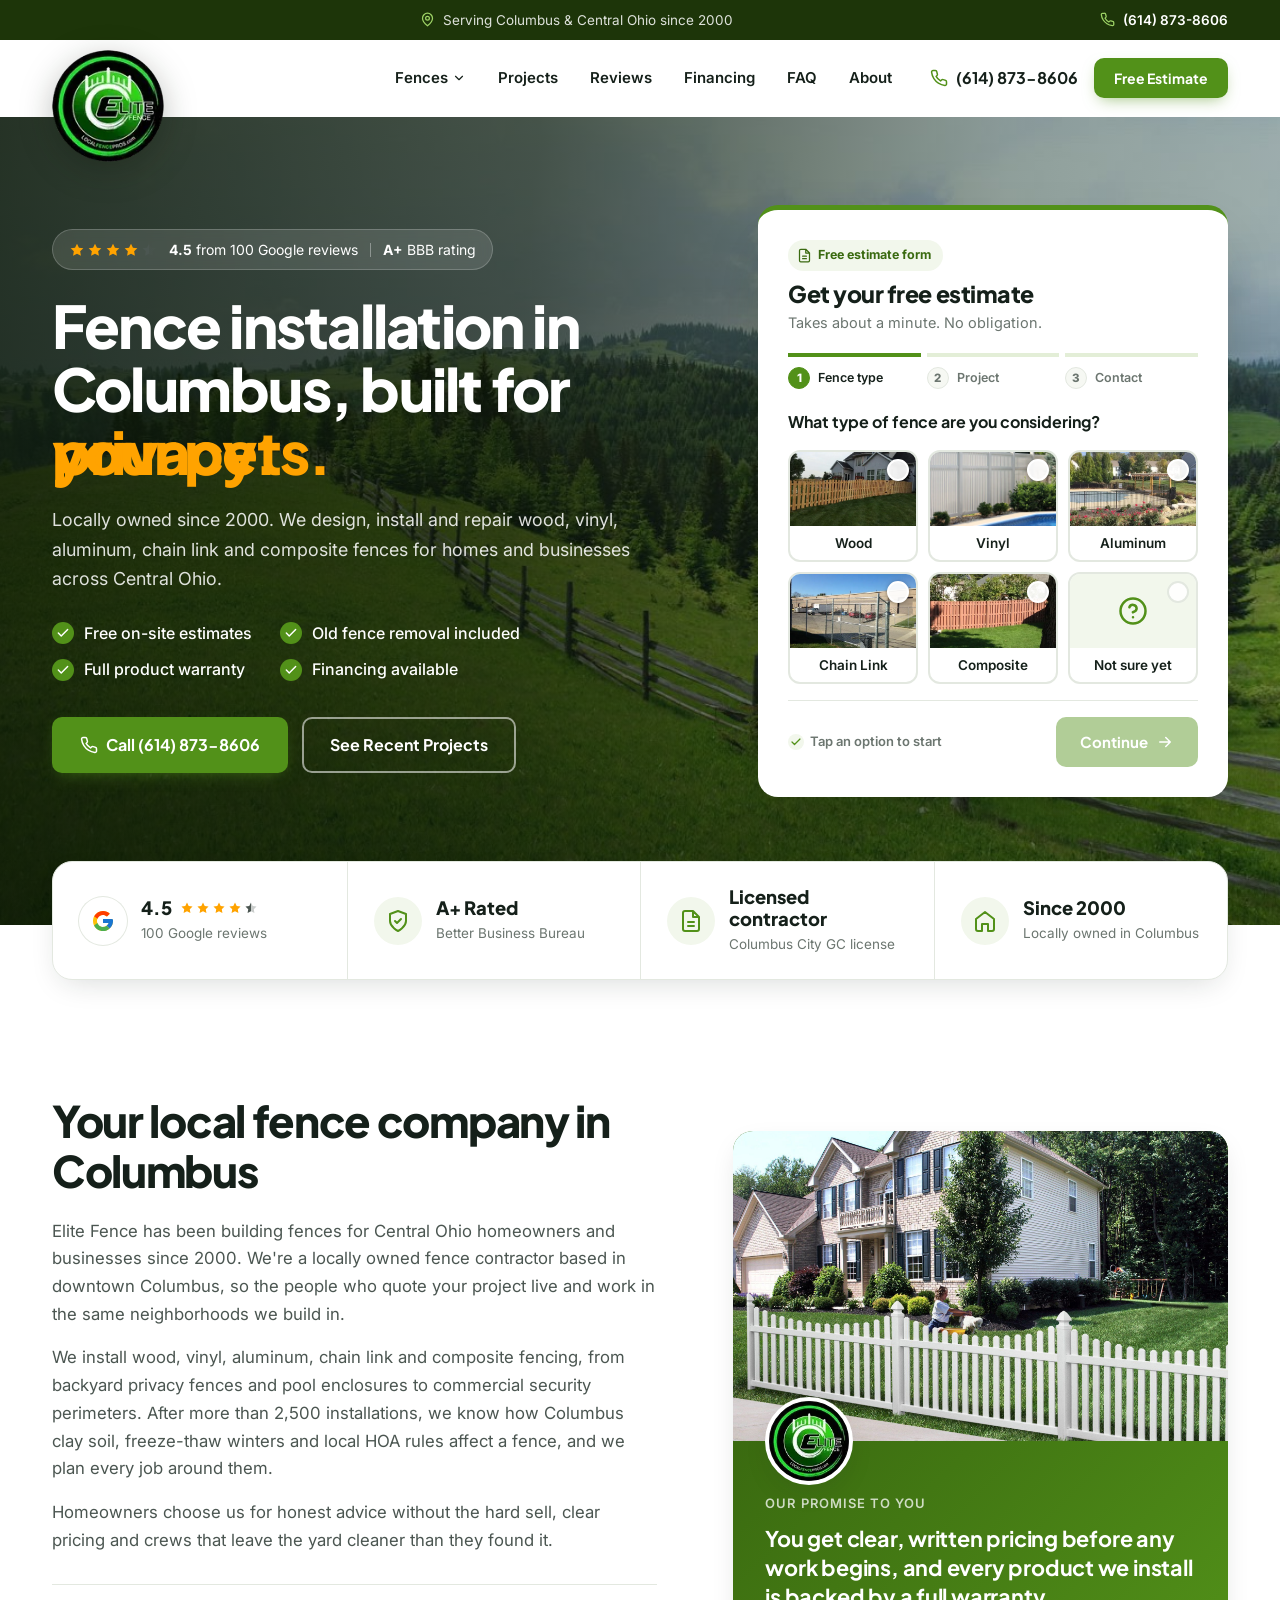
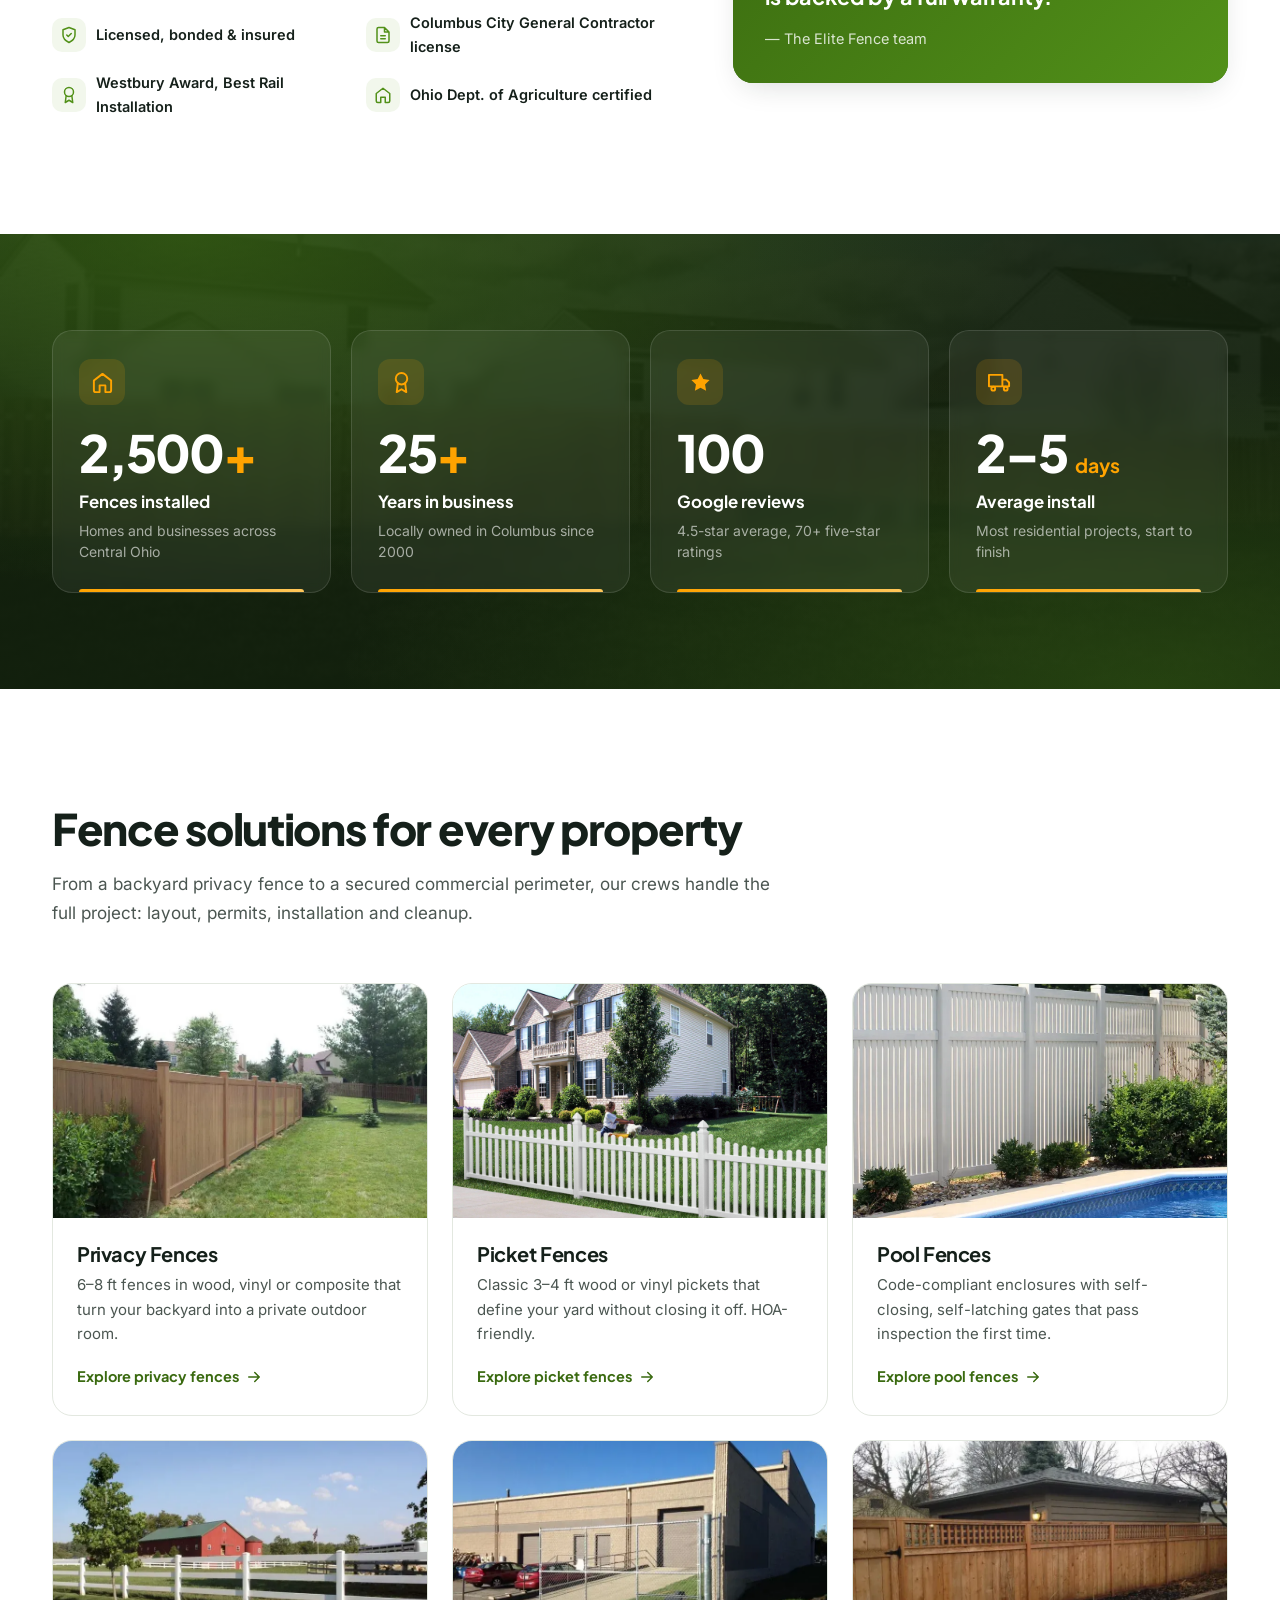
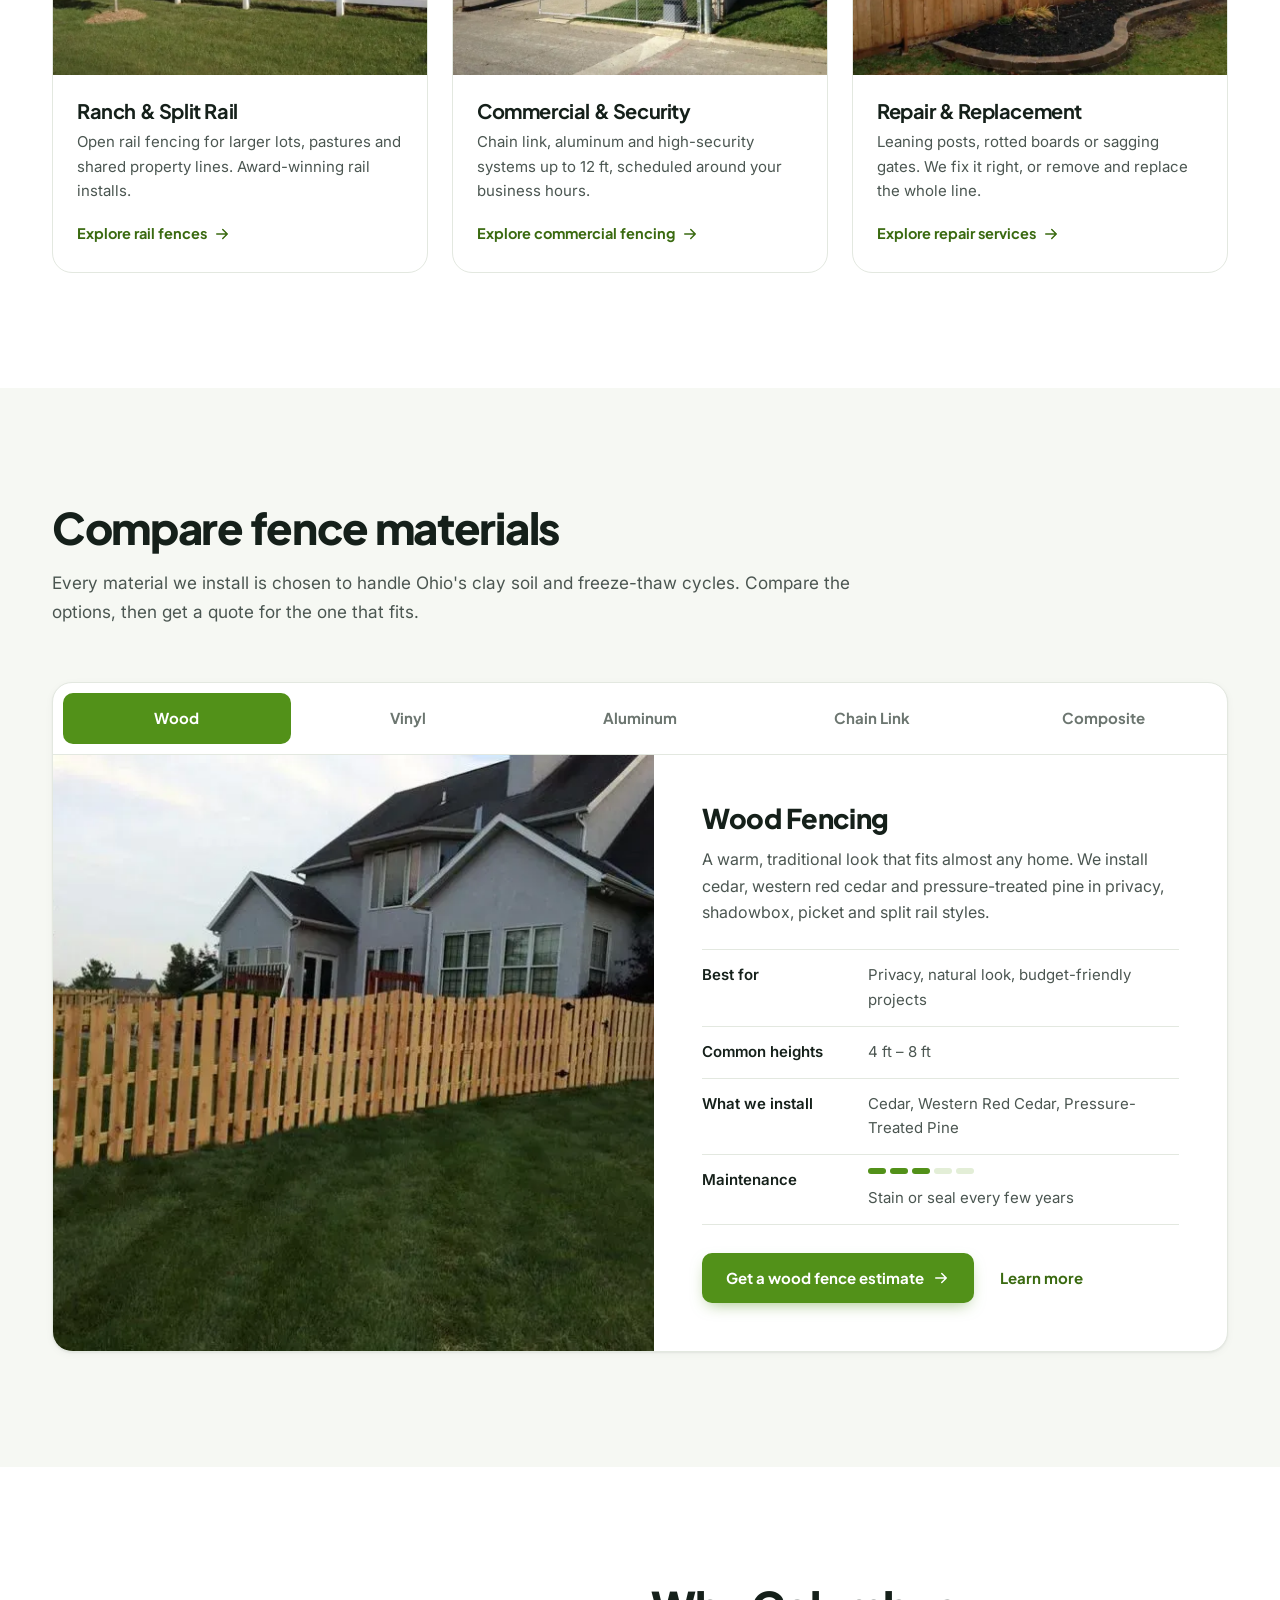
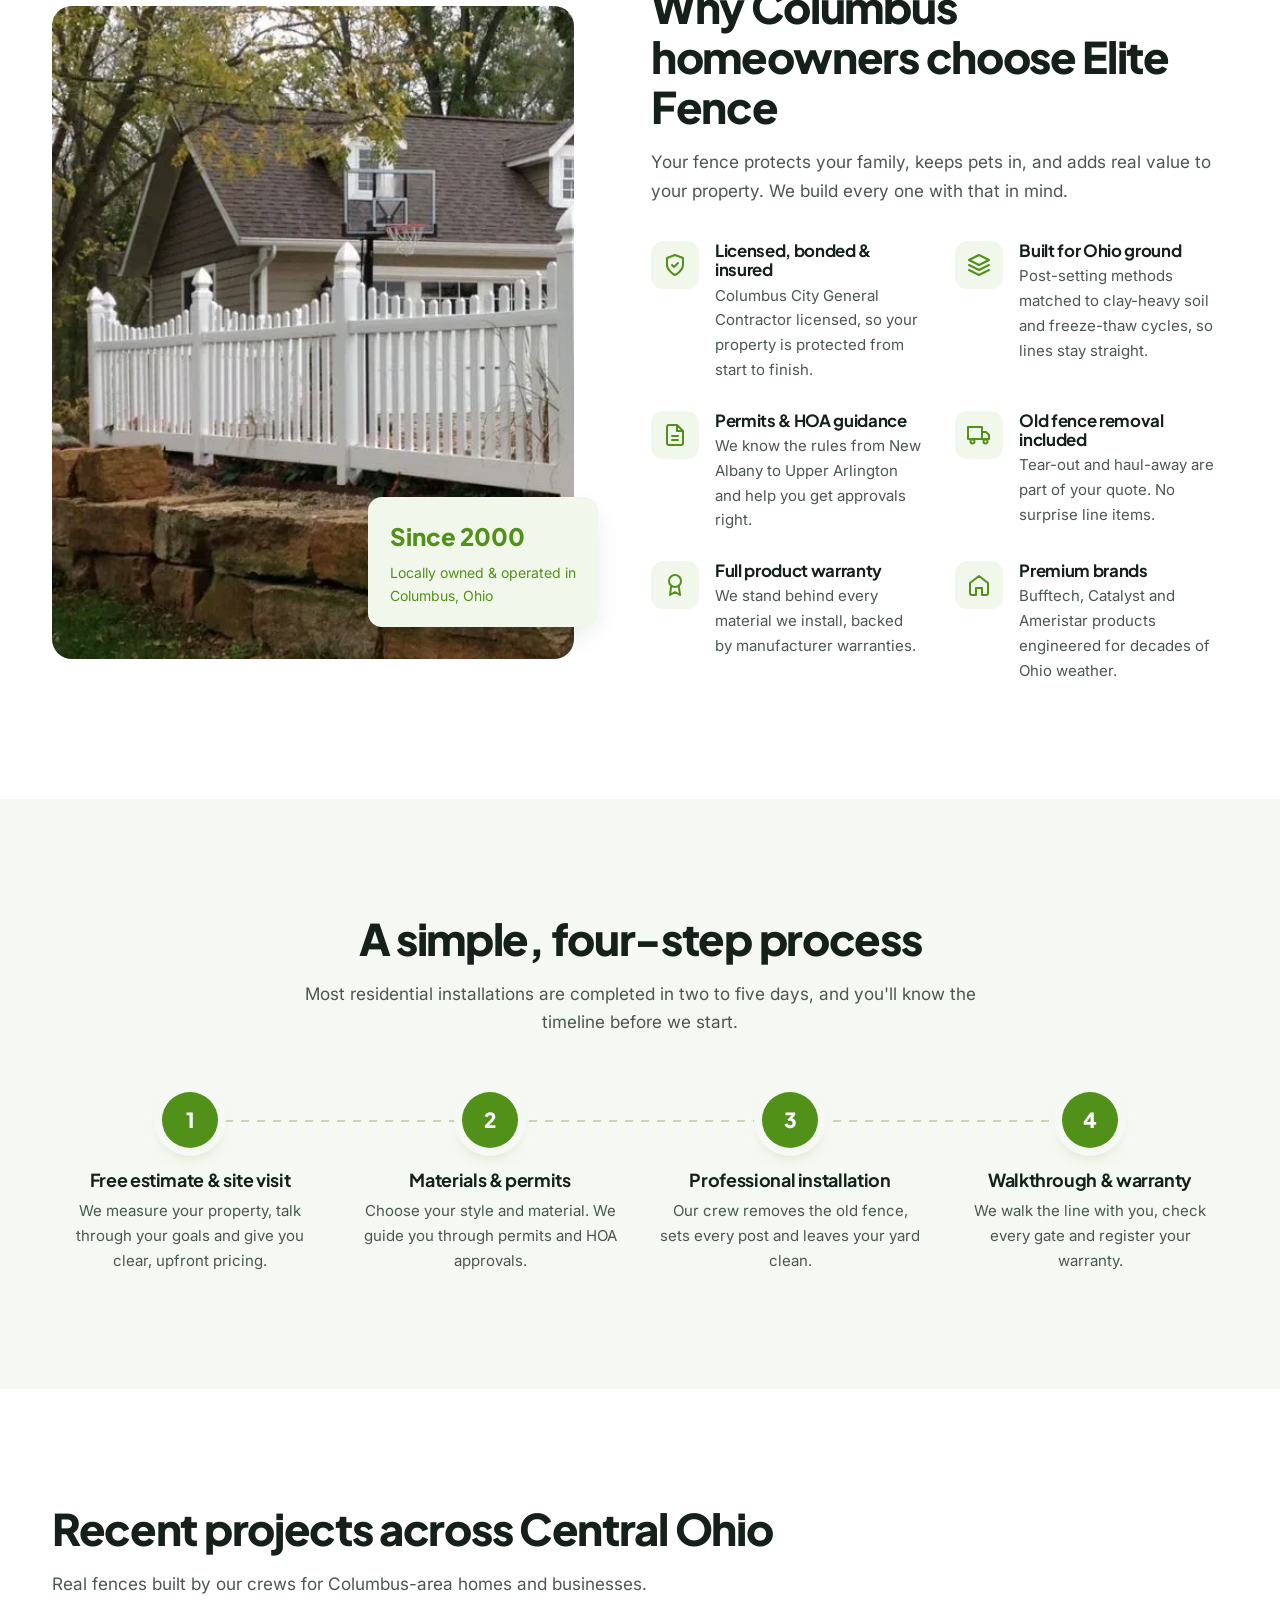
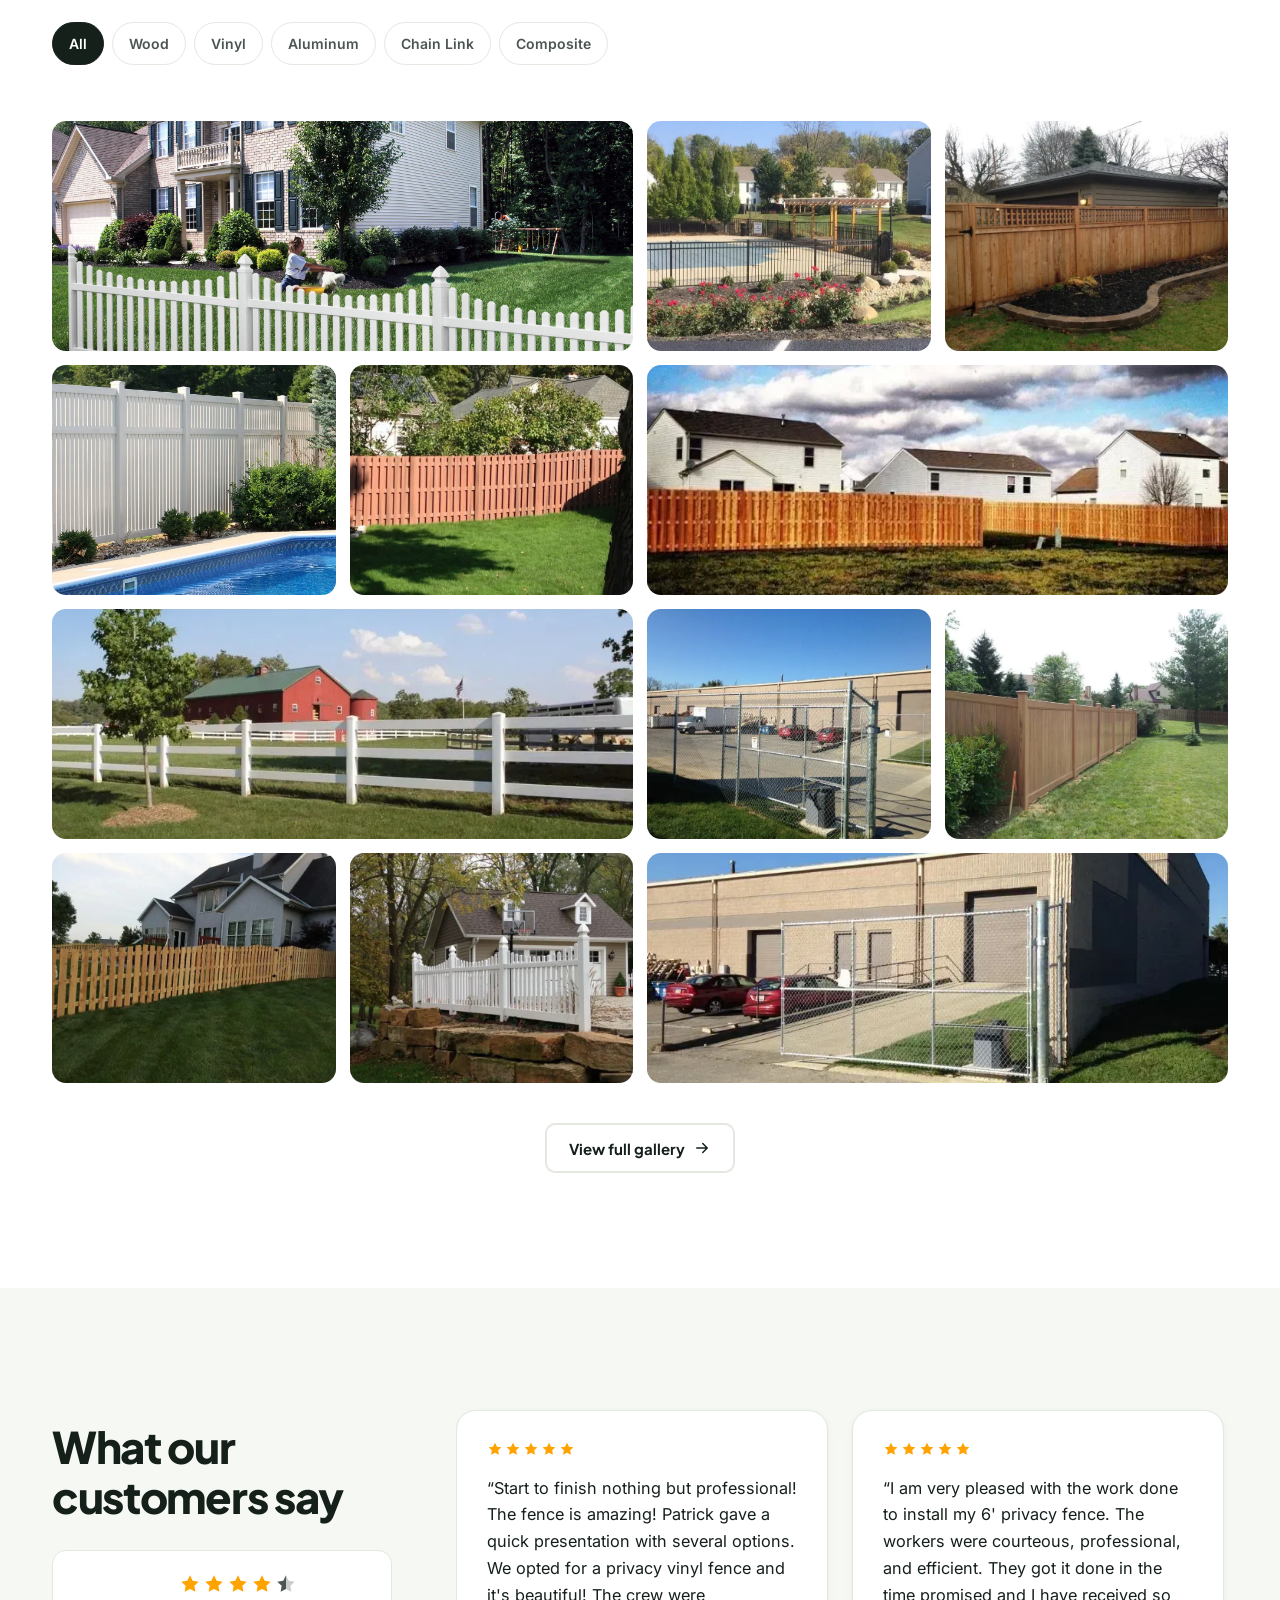
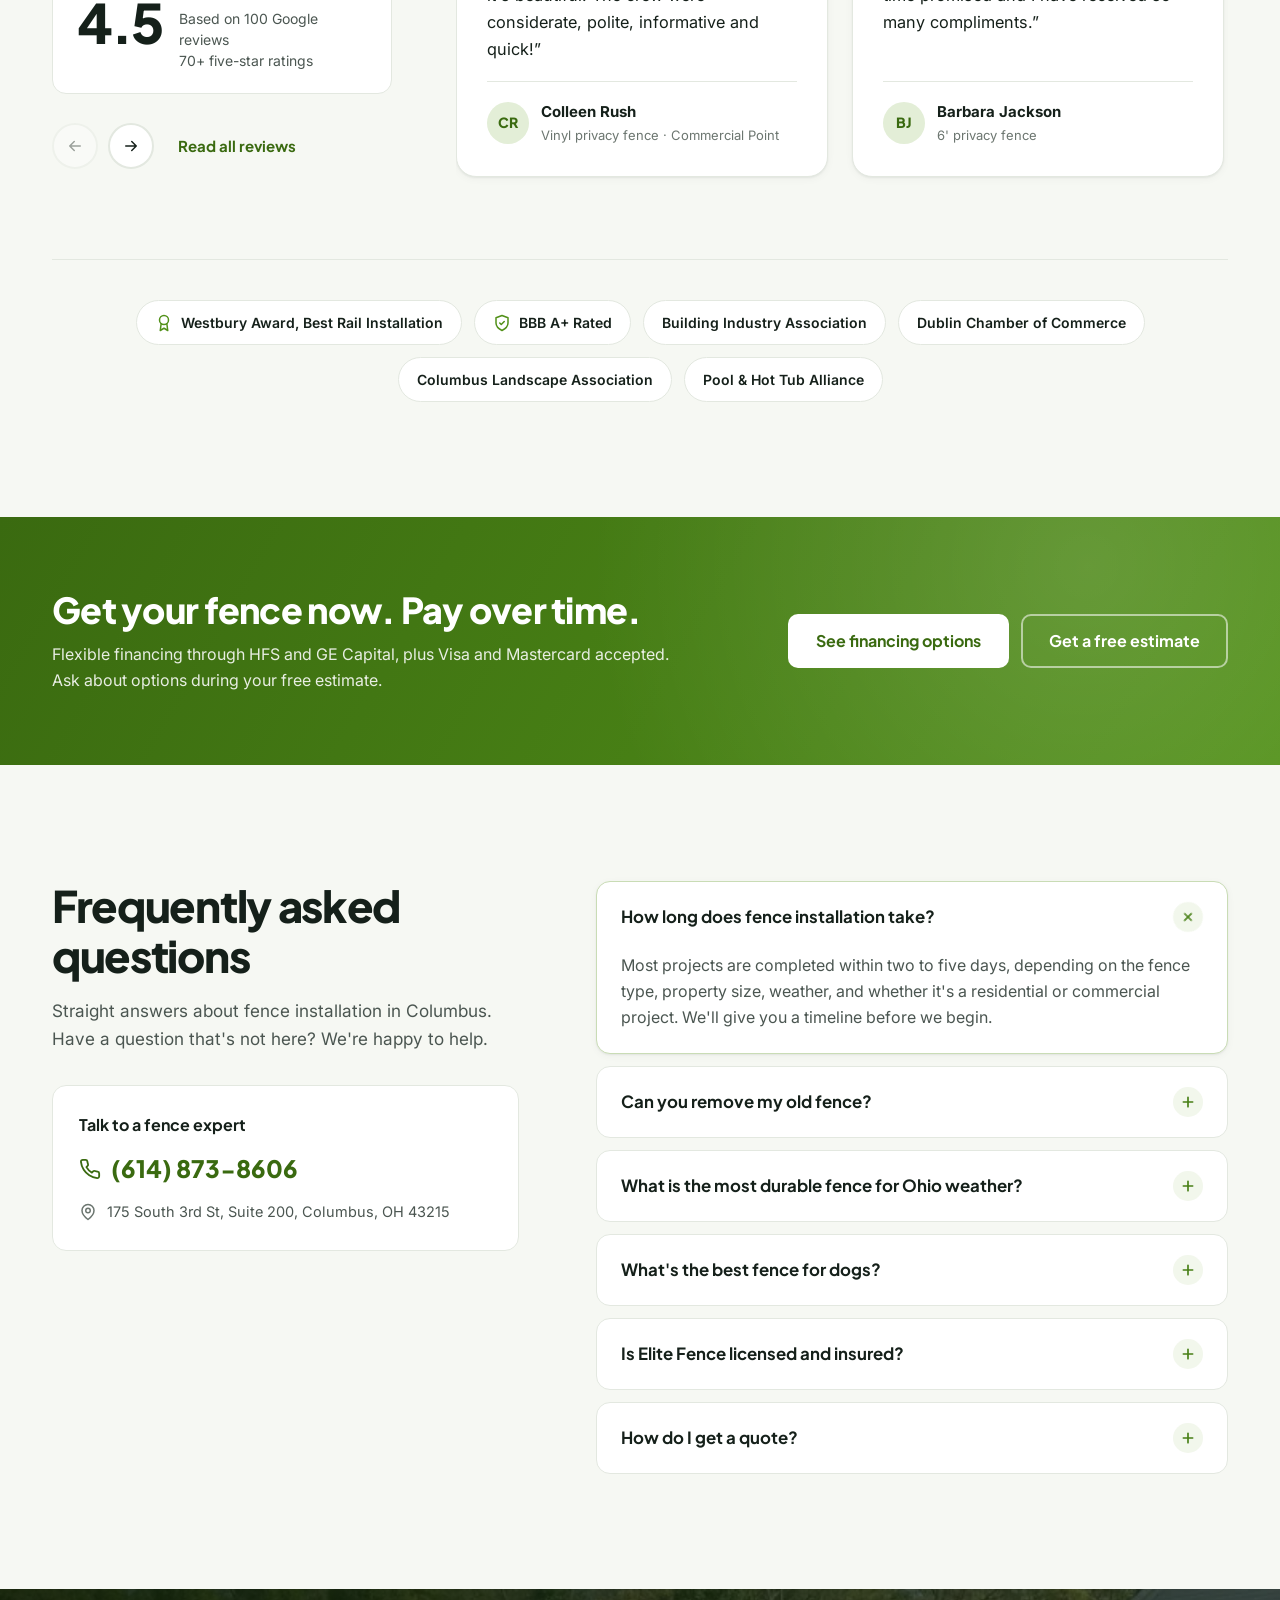
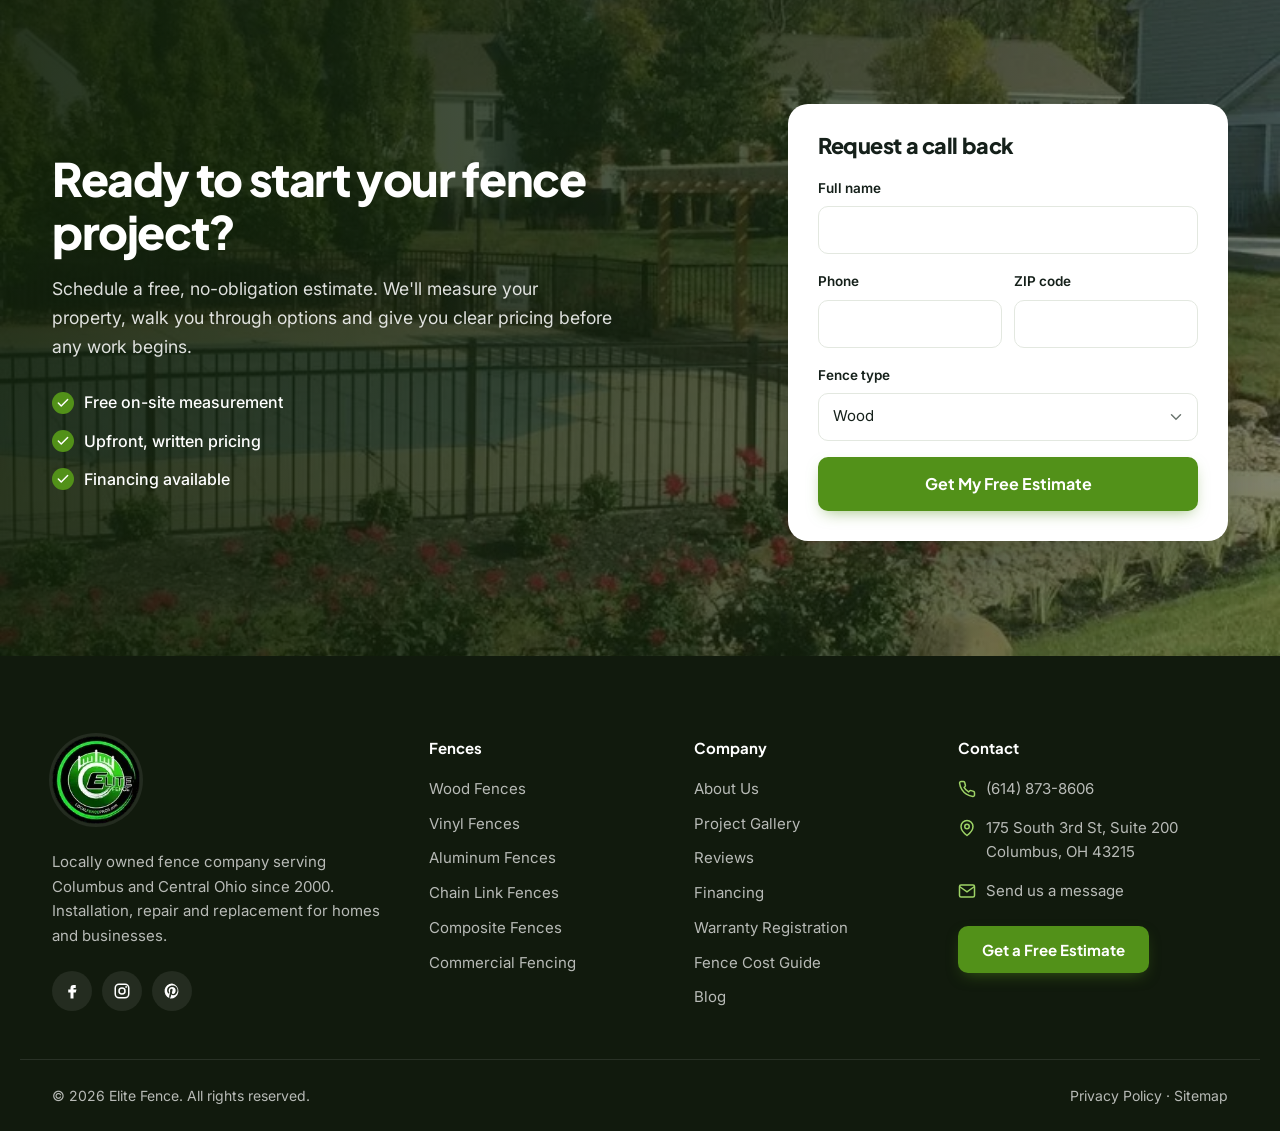
==== index.html @ e20560cd "elite fence home & service updates done" ====
<!DOCTYPE html>
<html lang="en">
<head>
  <meta charset="UTF-8" />
  <meta name="viewport" content="width=device-width, initial-scale=1, viewport-fit=cover" />
  <title>Fence Company in Columbus, OH | Fence Installation &amp; Repair | Elite Fence</title>
  <meta name="description" content="Elite Fence is a locally owned fence company serving Columbus and Central Ohio since 2000. Wood, vinyl, aluminum, chain link and composite fence installation, repair and replacement. Free estimates: (614) 873-8606." />
  <meta name="theme-color" content="#529119" />
  <link rel="preconnect" href="https://fonts.googleapis.com" />
  <link rel="preconnect" href="https://fonts.gstatic.com" crossorigin />
  <link href="https://fonts.googleapis.com/css2?family=Inter:wght@400;500;600&family=Plus+Jakarta+Sans:wght@600;700;800&display=swap" rel="stylesheet" />
  <link rel="preload" as="image" href="assets/video/hero-poster.jpg" />
  <link rel="stylesheet" href="assets/css/style.css" />
  <script>document.documentElement.classList.add('js');</script>
  <script type="application/ld+json">
  {
    "@context": "https://schema.org",
    "@type": "HomeAndConstructionBusiness",
    "name": "Elite Fence",
    "url": "https://www.elitefencecolumbus.com/",
    "telephone": "+1-614-873-8606",
    "foundingDate": "2000",
    "address": {
      "@type": "PostalAddress",
      "streetAddress": "175 South 3rd St, Suite 200",
      "addressLocality": "Columbus",
      "addressRegion": "OH",
      "postalCode": "43215",
      "addressCountry": "US"
    },
    "areaServed": ["Columbus","Powell","Grove City","Lewis Center","Hilliard","Upper Arlington","Westerville","Galena","New Albany","Delaware","Dublin"],
    "aggregateRating": { "@type": "AggregateRating", "ratingValue": "4.5", "reviewCount": "100" }
  }
  </script>
</head>
<body>

<!-- Icon sprite -->
<svg width="0" height="0" style="position:absolute" aria-hidden="true">
  <defs>
    <symbol id="i-phone" viewBox="0 0 24 24"><path fill="none" stroke="currentColor" stroke-width="2" stroke-linecap="round" stroke-linejoin="round" d="M22 16.92v3a2 2 0 0 1-2.18 2 19.8 19.8 0 0 1-8.63-3.07 19.5 19.5 0 0 1-6-6A19.8 19.8 0 0 1 2.12 4.18 2 2 0 0 1 4.11 2h3a2 2 0 0 1 2 1.72c.13.96.36 1.9.7 2.81a2 2 0 0 1-.45 2.11L8.09 9.91a16 16 0 0 0 6 6l1.27-1.27a2 2 0 0 1 2.11-.45c.91.34 1.85.57 2.81.7A2 2 0 0 1 22 16.92z"/></symbol>
    <symbol id="i-check" viewBox="0 0 24 24"><path fill="none" stroke="currentColor" stroke-width="2.5" stroke-linecap="round" stroke-linejoin="round" d="M20 6 9 17l-5-5"/></symbol>
    <symbol id="i-arrow" viewBox="0 0 24 24"><path fill="none" stroke="currentColor" stroke-width="2" stroke-linecap="round" stroke-linejoin="round" d="M5 12h14M13 6l6 6-6 6"/></symbol>
    <symbol id="i-chevron" viewBox="0 0 24 24"><path fill="none" stroke="currentColor" stroke-width="2" stroke-linecap="round" stroke-linejoin="round" d="m6 9 6 6 6-6"/></symbol>
    <symbol id="i-star" viewBox="0 0 24 24"><path fill="currentColor" d="M12 2.5l2.94 5.96 6.56.95-4.75 4.63 1.12 6.54L12 17.5l-5.87 3.08 1.12-6.54L2.5 9.41l6.56-.95z"/></symbol>
    <symbol id="i-star-half" viewBox="0 0 24 24"><defs><linearGradient id="g-half"><stop offset="50%" stop-color="currentColor"/><stop offset="50%" stop-color="currentColor" stop-opacity=".3"/></linearGradient></defs><path fill="url(#g-half)" d="M12 2.5l2.94 5.96 6.56.95-4.75 4.63 1.12 6.54L12 17.5l-5.87 3.08 1.12-6.54L2.5 9.41l6.56-.95z"/></symbol>
    <symbol id="i-shield" viewBox="0 0 24 24"><path fill="none" stroke="currentColor" stroke-width="2" stroke-linecap="round" stroke-linejoin="round" d="M12 22s8-4 8-10V5l-8-3-8 3v7c0 6 8 10 8 10z"/><path fill="none" stroke="currentColor" stroke-width="2" stroke-linecap="round" stroke-linejoin="round" d="m9 12 2 2 4-4"/></symbol>
    <symbol id="i-layers" viewBox="0 0 24 24"><path fill="none" stroke="currentColor" stroke-width="2" stroke-linecap="round" stroke-linejoin="round" d="m12 2 10 5-10 5L2 7l10-5zM2 17l10 5 10-5M2 12l10 5 10-5"/></symbol>
    <symbol id="i-file" viewBox="0 0 24 24"><path fill="none" stroke="currentColor" stroke-width="2" stroke-linecap="round" stroke-linejoin="round" d="M14 2H6a2 2 0 0 0-2 2v16a2 2 0 0 0 2 2h12a2 2 0 0 0 2-2V8zM14 2v6h6M9 13h6M9 17h6"/></symbol>
    <symbol id="i-truck" viewBox="0 0 24 24"><path fill="none" stroke="currentColor" stroke-width="2" stroke-linecap="round" stroke-linejoin="round" d="M1 4h14v12H1zM15 9h4l3 3v4h-7z"/><circle cx="5.5" cy="18.5" r="2" fill="none" stroke="currentColor" stroke-width="2"/><circle cx="18.5" cy="18.5" r="2" fill="none" stroke="currentColor" stroke-width="2"/></symbol>
    <symbol id="i-award" viewBox="0 0 24 24"><circle cx="12" cy="8" r="6" fill="none" stroke="currentColor" stroke-width="2"/><path fill="none" stroke="currentColor" stroke-width="2" stroke-linecap="round" stroke-linejoin="round" d="M8.2 13 7 22l5-3 5 3-1.2-9"/></symbol>
    <symbol id="i-home" viewBox="0 0 24 24"><path fill="none" stroke="currentColor" stroke-width="2" stroke-linecap="round" stroke-linejoin="round" d="m3 10 9-7 9 7v10a2 2 0 0 1-2 2h-4v-7H9v7H5a2 2 0 0 1-2-2z"/></symbol>
    <symbol id="i-pin" viewBox="0 0 24 24"><path fill="none" stroke="currentColor" stroke-width="2" stroke-linecap="round" stroke-linejoin="round" d="M20 10c0 6-8 12-8 12s-8-6-8-12a8 8 0 0 1 16 0z"/><circle cx="12" cy="10" r="3" fill="none" stroke="currentColor" stroke-width="2"/></symbol>
    <symbol id="i-play" viewBox="0 0 24 24"><path fill="currentColor" d="M8 5v14l11-7z"/></symbol>
    <symbol id="i-pause" viewBox="0 0 24 24"><path fill="currentColor" d="M6 5h4v14H6zM14 5h4v14h-4z"/></symbol>
    <symbol id="i-x" viewBox="0 0 24 24"><path fill="none" stroke="currentColor" stroke-width="2" stroke-linecap="round" d="M18 6 6 18M6 6l12 12"/></symbol>
    <symbol id="i-menu" viewBox="0 0 24 24"><path fill="none" stroke="currentColor" stroke-width="2" stroke-linecap="round" d="M3 6h18M3 12h18M3 18h18"/></symbol>
    <symbol id="i-question" viewBox="0 0 24 24"><circle cx="12" cy="12" r="10" fill="none" stroke="currentColor" stroke-width="2"/><path fill="none" stroke="currentColor" stroke-width="2" stroke-linecap="round" d="M9.1 9a3 3 0 0 1 5.8 1c0 2-3 3-3 3M12 17h.01"/></symbol>
    <symbol id="i-mail" viewBox="0 0 24 24"><rect x="2" y="4" width="20" height="16" rx="2" fill="none" stroke="currentColor" stroke-width="2"/><path fill="none" stroke="currentColor" stroke-width="2" d="m22 6-10 7L2 6"/></symbol>
    <symbol id="logo-mark" viewBox="0 0 40 40"><rect width="40" height="40" rx="10" fill="#529119"/><path fill="#fff" d="M9 15l3-4 3 4v15H9zM17 13l3-4 3 4v17h-6zM25 15l3-4 3 4v15h-6z"/><rect x="7" y="19" width="26" height="2.6" rx="1" fill="#fff"/><rect x="7" y="25" width="26" height="2.6" rx="1" fill="#fff"/></symbol>
  </defs>
</svg>

<a class="skip-link" href="#main">Skip to content</a>

<!-- Top bar -->
<div class="topbar">
  <div class="container topbar__inner">
    <!-- <p class="topbar__item"><svg class="ico"><use href="#i-shield"/></svg> Licensed, Bonded &amp; Insured</p> -->
    <p class="topbar__item"></p>
    <p class="topbar__item topbar__item--hide-sm"><svg class="ico"><use href="#i-pin"/></svg> Serving Columbus &amp; Central Ohio since 2000</p>
    <a class="topbar__item topbar__phone" href="tel:+16148738606"><svg class="ico"><use href="#i-phone"/></svg> (614) 873-8606</a>
  </div>
</div>


<!-- Header -->
<header class="header" id="header">
  <div class="container header__inner">
    <a href="index.html" class="logo logo--badge" aria-label="Elite Fence home">
      <img class="logo__badge" src="assets/img/logo.webp" alt="Elite Fence logo" width="132" height="132" />
    </a>

    <nav class="nav" aria-label="Primary">
      <ul class="nav__list">
        <li class="nav__item nav__item--dropdown">
          <button class="nav__link" aria-expanded="false" aria-controls="dd-fences">Fences <svg class="ico ico--sm"><use href="#i-chevron"/></svg></button>
          <div class="dropdown" id="dd-fences">
            <div>
              <p class="dropdown__title">By material</p>
              <a href="/wood-fence-columbus-ohio">Wood Fences</a>
              <a href="/vinyl-fence-columbus-ohio">Vinyl Fences</a>
              <a href="/aluminum-fence-columbus-ohio">Aluminum Fences</a>
              <a href="/chain-link-fence-columbus-ohio">Chain Link Fences</a>
              <a href="/composite-fence-columbus-ohio">Composite Fences</a>
            </div>
            <div>
              <p class="dropdown__title">By style</p>
              <a href="privacy-fence-columbus-ohio.html">Privacy Fences</a>
              <a href="/picket-fence-columbus-ohio">Picket Fences</a>
              <a href="/pool-fence-columbus-ohio">Pool Fences</a>
              <a href="/commercial-fence-columbus-ohio">Commercial Fences</a>
              <a href="/commercial-security-fence-columbus-ohio">Security Fencing</a>
            </div>
          </div>
        </li>
        <li class="nav__item"><a class="nav__link" href="#projects">Projects</a></li>
        <li class="nav__item"><a class="nav__link" href="#reviews">Reviews</a></li>
        <li class="nav__item"><a class="nav__link" href="#financing">Financing</a></li>
        <li class="nav__item"><a class="nav__link" href="#faq">FAQ</a></li>
        <li class="nav__item"><a class="nav__link" href="/about-us">About</a></li>
      </ul>
    </nav>

    <div class="header__actions">
      <a class="header__phone" href="tel:+16148738606"><svg class="ico"><use href="#i-phone"/></svg><span>(614) 873-8606</span></a>
      <a class="btn btn--primary btn--sm" href="#estimate" data-focus-form>Free Estimate</a>
      <button class="menu-toggle" aria-label="Open menu" aria-expanded="false" aria-controls="mobile-nav"><svg class="ico"><use href="#i-menu"/></svg></button>
    </div>
  </div>

  <!-- Mobile nav -->
  <div class="mobile-nav" id="mobile-nav" hidden>
    <a href="#services">Fence Types</a>
    <a href="#materials">Materials</a>
    <a href="#projects">Projects</a>
    <a href="#reviews">Reviews</a>
    <a href="#financing">Financing</a>
    <a href="#about">About Us</a>
    <a href="#faq">FAQ</a>
    <a class="btn btn--primary btn--block" href="#estimate" data-focus-form>Get a Free Estimate</a>
  </div>
</header>

<main id="main">

  <!-- ============ HERO ============ -->
  <section class="hero" aria-labelledby="hero-title">
    <div class="hero__media" aria-hidden="true">
      <video class="hero__video" muted loop playsinline preload="none" poster="assets/video/hero-poster.jpg" data-src="assets/video/hero.mp4"></video>
      <div class="hero__overlay"></div>
    </div>

    <div class="container hero__grid">
      <div class="hero__content">
        <div class="hero__rating">
          <span class="stars" aria-hidden="true"><svg><use href="#i-star"/></svg><svg><use href="#i-star"/></svg><svg><use href="#i-star"/></svg><svg><use href="#i-star"/></svg><svg><use href="#i-star-half"/></svg></span>
          <span><strong>4.5</strong> from 100 Google reviews</span>
          <span class="hero__rating-sep"></span>
          <span><strong>A+</strong> BBB rating</span>
        </div>

        <h1 class="hero__title" id="hero-title">
          Fence installation in Columbus, built for
          <span class="rotator" aria-live="polite">
            <span class="rotator__word is-active">privacy.</span>
            <span class="rotator__word">your pets.</span>
            <span class="rotator__word">pool safety.</span>
            <span class="rotator__word">curb appeal.</span>
            <span class="rotator__word">your business.</span>
          </span>
        </h1>

        <p class="hero__lead">Locally owned since 2000. We design, install and repair wood, vinyl, aluminum, chain link and composite fences for homes and businesses across Central Ohio.</p>

        <ul class="hero__checks">
          <li><svg class="ico"><use href="#i-check"/></svg> Free on-site estimates</li>
          <li><svg class="ico"><use href="#i-check"/></svg> Old fence removal included</li>
          <li><svg class="ico"><use href="#i-check"/></svg> Full product warranty</li>
          <li><svg class="ico"><use href="#i-check"/></svg> Financing available</li>
        </ul>

        <div class="hero__ctas">
          <a class="btn btn--primary btn--lg" href="tel:+16148738606"><svg class="ico"><use href="#i-phone"/></svg> Call (614) 873-8606</a>
          <a class="btn btn--ghost-light btn--lg" href="#projects">See Recent Projects</a>
        </div>
      </div>

      <!-- Interactive quote form -->
      <div class="quote" id="estimate">
        <form class="quote__form" id="quote-form" novalidate>
          <div class="quote__head">
            <span class="quote__badge"><svg class="ico"><use href="#i-file"/></svg> Free estimate form</span>
            <h2 class="quote__title">Get your free estimate</h2>
            <p class="quote__sub">Takes about a minute. No obligation.</p>
            <ol class="quote__steps" aria-label="Form progress">
              <li class="is-current"><span>1</span>Fence type</li>
              <li><span>2</span>Project</li>
              <li><span>3</span>Contact</li>
            </ol>
          </div>

          <!-- Step 1 -->
          <fieldset class="quote__step is-active" data-step="1">
            <legend class="quote__q">What type of fence are you considering?</legend>
            <div class="fence-picker">
              <label class="fence-opt">
                <input type="radio" name="fence_type" value="Wood" required />
                <span class="fence-opt__img" style="background-image:url(assets/img/wood-3.webp)"></span>
                <span class="fence-opt__label">Wood</span>
                <span class="fence-opt__check"><svg><use href="#i-check"/></svg></span>
              </label>
              <label class="fence-opt">
                <input type="radio" name="fence_type" value="Vinyl" />
                <span class="fence-opt__img" style="background-image:url(assets/img/vinyl-2.webp)"></span>
                <span class="fence-opt__label">Vinyl</span>
                <span class="fence-opt__check"><svg><use href="#i-check"/></svg></span>
              </label>
              <label class="fence-opt">
                <input type="radio" name="fence_type" value="Aluminum" />
                <span class="fence-opt__img" style="background-image:url(assets/img/aluminum-1.webp)"></span>
                <span class="fence-opt__label">Aluminum</span>
                <span class="fence-opt__check"><svg><use href="#i-check"/></svg></span>
              </label>
              <label class="fence-opt">
                <input type="radio" name="fence_type" value="Chain Link" />
                <span class="fence-opt__img" style="background-image:url(assets/img/chainlink-2.webp)"></span>
                <span class="fence-opt__label">Chain Link</span>
                <span class="fence-opt__check"><svg><use href="#i-check"/></svg></span>
              </label>
              <label class="fence-opt">
                <input type="radio" name="fence_type" value="Composite" />
                <span class="fence-opt__img" style="background-image:url(assets/img/composite-1.webp)"></span>
                <span class="fence-opt__label">Composite</span>
                <span class="fence-opt__check"><svg><use href="#i-check"/></svg></span>
              </label>
              <label class="fence-opt fence-opt--unsure">
                <input type="radio" name="fence_type" value="Not sure yet" />
                <span class="fence-opt__img"><svg><use href="#i-question"/></svg></span>
                <span class="fence-opt__label">Not sure yet</span>
                <span class="fence-opt__check"><svg><use href="#i-check"/></svg></span>
              </label>
            </div>
            <p class="quote__error" data-error-for="fence_type">Please choose a fence type to continue.</p>
            <div class="quote__nav quote__nav--start">
              <span class="quote__hint"><svg class="ico"><use href="#i-check"/></svg> Tap an option to start</span>
              <button type="button" class="btn btn--primary" data-next disabled>Continue <svg class="ico"><use href="#i-arrow"/></svg></button>
            </div>
          </fieldset>

          <!-- Step 2 -->
          <fieldset class="quote__step" data-step="2">
            <legend class="quote__q">Tell us about the project</legend>

            <div class="field">
              <span class="field__label">Property type</span>
              <div class="segmented">
                <label><input type="radio" name="property" value="Residential" checked /><span>Residential</span></label>
                <label><input type="radio" name="property" value="Commercial" /><span>Commercial</span></label>
              </div>
            </div>

            <div class="field">
              <span class="field__label">What do you need?</span>
              <div class="segmented segmented--3">
                <label><input type="radio" name="service" value="New fence" checked /><span>New fence</span></label>
                <label><input type="radio" name="service" value="Replacement" /><span>Replace</span></label>
                <label><input type="radio" name="service" value="Repair" /><span>Repair</span></label>
              </div>
            </div>

            <div class="field">
              <label class="field__label field__label--row" for="length">Approximate length <output class="range-out" for="length" id="length-out">150 ft</output></label>
              <input class="range" type="range" id="length" name="length" min="25" max="500" step="25" value="150" />
              <div class="range-scale" aria-hidden="true"><span>25 ft</span><span>500+ ft</span></div>
            </div>

            <div class="field">
              <label class="field__label" for="timeline">When would you like it installed?</label>
              <select class="input" id="timeline" name="timeline">
                <option>As soon as possible</option>
                <option>Within 1–3 months</option>
                <option>3+ months out</option>
                <option>Just researching</option>
              </select>
            </div>

            <div class="quote__nav">
              <button type="button" class="btn btn--text" data-prev>Back</button>
              <button type="button" class="btn btn--primary" data-next>Continue <svg class="ico"><use href="#i-arrow"/></svg></button>
            </div>
          </fieldset>

          <!-- Step 3 -->
          <fieldset class="quote__step" data-step="3">
            <legend class="quote__q">Where should we send your estimate?</legend>
            <div class="field-grid">
              <div class="field">
                <label class="field__label" for="q-name">Full name</label>
                <input class="input" id="q-name" name="name" type="text" autocomplete="name" required />
                <p class="quote__error" data-error-for="name">Please enter your name.</p>
              </div>
              <div class="field">
                <label class="field__label" for="q-phone">Phone</label>
                <input class="input" id="q-phone" name="phone" type="tel" autocomplete="tel" inputmode="tel" required />
                <p class="quote__error" data-error-for="phone">Please enter a valid phone number.</p>
              </div>
              <div class="field">
                <label class="field__label" for="q-email">Email</label>
                <input class="input" id="q-email" name="email" type="email" autocomplete="email" required />
                <p class="quote__error" data-error-for="email">Please enter a valid email.</p>
              </div>
              <div class="field">
                <label class="field__label" for="q-zip">ZIP code</label>
                <input class="input" id="q-zip" name="zip" type="text" inputmode="numeric" autocomplete="postal-code" maxlength="5" required />
                <p class="quote__error" data-error-for="zip">Please enter a 5-digit ZIP.</p>
              </div>
            </div>
            <div class="quote__summary js-summary"></div>
            <div class="quote__nav">
              <button type="button" class="btn btn--text" data-prev>Back</button>
              <button type="submit" class="btn btn--primary">Request My Free Estimate</button>
            </div>
            <p class="quote__fine">By submitting, you agree to be contacted about your project. We never share your information.</p>
          </fieldset>

          <!-- Success -->
          <div class="quote__success" hidden>
            <span class="quote__success-icon"><svg><use href="#i-check"/></svg></span>
            <h3>Thanks<span class="js-success-name"></span>! Your request is in.</h3>
            <p>A member of our team will reach out to schedule your free on-site estimate. Need to talk sooner?</p>
            <a class="btn btn--primary btn--block" href="tel:+16148738606"><svg class="ico"><use href="#i-phone"/></svg> Call (614) 873-8606</a>
          </div>
        </form>
      </div>
    </div>

    <button class="hero__video-toggle" type="button" aria-label="Pause background video" hidden>
      <svg class="ico"><use href="#i-pause"/></svg>
    </button>
  </section>

  <!-- ============ TRUST STRIP ============ -->
  <section class="trust" aria-label="Ratings and credentials">
    <div class="container">
      <div class="trust__card">
        <ul class="trust__items">
          <li>
            <a class="trust__item" href="#reviews">
              <span class="trust__icon trust__icon--google" aria-hidden="true"><svg viewBox="0 0 48 48"><path fill="#FFC107" d="M43.6 20.5H42V20H24v8h11.3C33.7 32.7 29.2 36 24 36c-6.6 0-12-5.4-12-12s5.4-12 12-12c3.1 0 5.8 1.2 7.9 3.1l5.7-5.7C34 6.1 29.3 4 24 4 12.9 4 4 12.9 4 24s8.9 20 20 20 20-8.9 20-20c0-1.3-.1-2.4-.4-3.5z"/><path fill="#FF3D00" d="m6.3 14.7 6.6 4.8C14.7 15.1 19 12 24 12c3.1 0 5.8 1.2 7.9 3.1l5.7-5.7C34 6.1 29.3 4 24 4 16.3 4 9.7 8.3 6.3 14.7z"/><path fill="#4CAF50" d="M24 44c5.2 0 9.9-2 13.4-5.2l-6.2-5.2C29.2 35.1 26.7 36 24 36c-5.2 0-9.6-3.3-11.3-8l-6.5 5C9.5 39.6 16.2 44 24 44z"/><path fill="#1976D2" d="M43.6 20.5H42V20H24v8h11.3c-.8 2.2-2.2 4.2-4.1 5.6l6.2 5.2C37 39.2 44 34 44 24c0-1.3-.1-2.4-.4-3.5z"/></svg></span>
              <span><strong>4.5 <span class="stars" aria-label="4.5 out of 5 stars"><svg><use href="#i-star"/></svg><svg><use href="#i-star"/></svg><svg><use href="#i-star"/></svg><svg><use href="#i-star"/></svg><svg><use href="#i-star-half"/></svg></span></strong><small>100 Google reviews</small></span>
            </a>
          </li>
          <li>
            <div class="trust__item">
              <span class="trust__icon" aria-hidden="true"><svg><use href="#i-shield"/></svg></span>
              <span><strong>A+ Rated</strong><small>Better Business Bureau</small></span>
            </div>
          </li>
          <li>
            <div class="trust__item">
              <span class="trust__icon" aria-hidden="true"><svg><use href="#i-file"/></svg></span>
              <span><strong>Licensed contractor</strong><small>Columbus City GC license</small></span>
            </div>
          </li>
          <li>
            <div class="trust__item">
              <span class="trust__icon" aria-hidden="true"><svg><use href="#i-home"/></svg></span>
              <span><strong>Since 2000</strong><small>Locally owned in Columbus</small></span>
            </div>
          </li>
        </ul>
      </div>
    </div>
  </section>

  <!-- ============ ABOUT / INTRO ============ -->
  <section class="section" id="about" aria-labelledby="about-title">
    <div class="container intro">
      <div class="intro__content">
        <h2 class="section__title" id="about-title">Your local fence company in Columbus</h2>
        <div class="intro__copy">
          <p>Elite Fence has been building fences for Central Ohio homeowners and businesses since 2000. We're a locally owned fence contractor based in downtown Columbus, so the people who quote your project live and work in the same neighborhoods we build in.</p>
          <p>We install wood, vinyl, aluminum, chain link and composite fencing, from backyard privacy fences and pool enclosures to commercial security perimeters. After more than 2,500 installations, we know how Columbus clay soil, freeze-thaw winters and local HOA rules affect a fence, and we plan every job around them.</p>
          <p>Homeowners choose us for honest advice without the hard sell, clear pricing and crews that leave the yard cleaner than they found it.</p>
        </div>
        <ul class="intro__creds">
          <li><svg class="ico"><use href="#i-shield"/></svg> Licensed, bonded &amp; insured</li>
          <li><svg class="ico"><use href="#i-file"/></svg> Columbus City General Contractor license</li>
          <li><svg class="ico"><use href="#i-award"/></svg> Westbury Award, Best Rail Installation</li>
          <li><svg class="ico"><use href="#i-home"/></svg> Ohio Dept. of Agriculture certified</li>
        </ul>
      </div>

      <aside class="promise reveal" aria-label="Our promise">
        <div class="promise__media">
          <img src="assets/img/picket-1.jpg" alt="White vinyl picket fence installed in front of a Columbus-area home" width="1920" height="1440" loading="lazy" />
        </div>
        <div class="promise__body">
          <img class="promise__badge" src="assets/img/logo.webp" alt="" width="132" height="132" loading="lazy" />
          <p class="promise__label">Our promise to you</p>
          <p class="promise__text">You get clear, written pricing before any work begins, and every product we install is backed by a full warranty.</p>
          <p class="promise__sign">The Elite Fence team</p>
        </div>
      </aside>
    </div>
  </section>

  <!-- ============ NUMBERS BAR ============ -->
  <section class="numbers" aria-label="Elite Fence by the numbers">
    <div class="container">
      <div class="numbers__row">
        <div class="num reveal">
          <span class="num__icon" aria-hidden="true"><svg><use href="#i-home"/></svg></span>
          <p class="num__value"><span data-count="2500" data-format="comma">2,500</span><em>+</em></p>
          <p class="num__label">Fences installed</p>
          <p class="num__sub">Homes and businesses across Central Ohio</p>
        </div>
        <div class="num reveal">
          <span class="num__icon" aria-hidden="true"><svg><use href="#i-award"/></svg></span>
          <p class="num__value"><span data-count="25">25</span><em>+</em></p>
          <p class="num__label">Years in business</p>
          <p class="num__sub">Locally owned in Columbus since 2000</p>
        </div>
        <div class="num reveal">
          <span class="num__icon" aria-hidden="true"><svg><use href="#i-star"/></svg></span>
          <p class="num__value"><span data-count="100">100</span></p>
          <p class="num__label">Google reviews</p>
          <p class="num__sub">4.5-star average, 70+ five-star ratings</p>
        </div>
        <div class="num reveal">
          <span class="num__icon" aria-hidden="true"><svg><use href="#i-truck"/></svg></span>
          <p class="num__value">2–5<em class="num__unit">days</em></p>
          <p class="num__label">Average install</p>
          <p class="num__sub">Most residential projects, start to finish</p>
        </div>
      </div>
    </div>
  </section>

  <!-- ============ SERVICES ============ -->
  <section class="section" id="services" aria-labelledby="services-title">
    <div class="container">
      <div class="section__head">
        <h2 class="section__title" id="services-title">Fence solutions for every property</h2>
        <p class="section__lead">From a backyard privacy fence to a secured commercial perimeter, our crews handle the full project: layout, permits, installation and cleanup.</p>
      </div>

      <div class="services">
        <a class="service reveal" href="privacy-fence-columbus-ohio.html">
          <span class="service__img"><img src="assets/img/vinyl-5.webp" alt="Tan vinyl privacy fence lining a backyard lawn" loading="lazy" width="800" height="597" /></span>
          <span class="service__body">
            <h3 class="service__title">Privacy Fences</h3>
            <span class="service__text">6–8 ft fences in wood, vinyl or composite that turn your backyard into a private outdoor room.</span>
            <span class="service__link">Explore privacy fences <svg class="ico"><use href="#i-arrow"/></svg></span>
          </span>
        </a>
        <a class="service reveal" href="/picket-fence-columbus-ohio">
          <span class="service__img"><img src="assets/img/picket-1.jpg" alt="White vinyl picket fence in front of a brick home" loading="lazy" width="1920" height="1440" /></span>
          <span class="service__body">
            <h3 class="service__title">Picket Fences</h3>
            <span class="service__text">Classic 3–4 ft wood or vinyl pickets that define your yard without closing it off. HOA-friendly.</span>
            <span class="service__link">Explore picket fences <svg class="ico"><use href="#i-arrow"/></svg></span>
          </span>
        </a>
        <a class="service reveal" href="/pool-fence-columbus-ohio">
          <span class="service__img"><img src="assets/img/vinyl-2.webp" alt="White vinyl fence beside an in-ground pool" loading="lazy" width="1080" height="1080" /></span>
          <span class="service__body">
            <h3 class="service__title">Pool Fences</h3>
            <span class="service__text">Code-compliant enclosures with self-closing, self-latching gates that pass inspection the first time.</span>
            <span class="service__link">Explore pool fences <svg class="ico"><use href="#i-arrow"/></svg></span>
          </span>
        </a>
        <a class="service reveal" href="/fence-types-columbus-ohio">
          <span class="service__img"><img src="assets/img/vinyl-4.webp" alt="White three-rail ranch fence in front of a red barn" loading="lazy" width="800" height="604" /></span>
          <span class="service__body">
            <h3 class="service__title">Ranch &amp; Split Rail</h3>
            <span class="service__text">Open rail fencing for larger lots, pastures and shared property lines. Award-winning rail installs.</span>
            <span class="service__link">Explore rail fences <svg class="ico"><use href="#i-arrow"/></svg></span>
          </span>
        </a>
        <a class="service reveal" href="/commercial-fence-columbus-ohio">
          <span class="service__img"><img src="assets/img/chainlink-1.webp" alt="Galvanized chain link fence and gate at a commercial building" loading="lazy" width="800" height="600" /></span>
          <span class="service__body">
            <h3 class="service__title">Commercial &amp; Security</h3>
            <span class="service__text">Chain link, aluminum and high-security systems up to 12 ft, scheduled around your business hours.</span>
            <span class="service__link">Explore commercial fencing <svg class="ico"><use href="#i-arrow"/></svg></span>
          </span>
        </a>
        <a class="service reveal" href="/fence-installation-services-columbus-ohio">
          <span class="service__img"><img src="assets/img/wood-2.webp" alt="Cedar fence with lattice top and black gate hardware" loading="lazy" width="800" height="600" /></span>
          <span class="service__body">
            <h3 class="service__title">Repair &amp; Replacement</h3>
            <span class="service__text">Leaning posts, rotted boards or sagging gates. We fix it right, or remove and replace the whole line.</span>
            <span class="service__link">Explore repair services <svg class="ico"><use href="#i-arrow"/></svg></span>
          </span>
        </a>
      </div>
    </div>
  </section>

  <!-- ============ MATERIALS ============ -->
  <section class="section section--alt" id="materials" aria-labelledby="materials-title">
    <div class="container">
      <div class="section__head section__head--split">
        <div>
          <h2 class="section__title" id="materials-title">Compare fence materials</h2>
          <p class="section__lead">Every material we install is chosen to handle Ohio's clay soil and freeze-thaw cycles. Compare the options, then get a quote for the one that fits.</p>
        </div>
      </div>

      <div class="materials">
        <div class="materials__tabs" role="tablist" aria-label="Fence materials">
          <button class="materials__tab is-active" role="tab" aria-selected="true" aria-controls="mat-panel" data-mat="wood">Wood</button>
          <button class="materials__tab" role="tab" aria-selected="false" aria-controls="mat-panel" data-mat="vinyl" tabindex="-1">Vinyl</button>
          <button class="materials__tab" role="tab" aria-selected="false" aria-controls="mat-panel" data-mat="aluminum" tabindex="-1">Aluminum</button>
          <button class="materials__tab" role="tab" aria-selected="false" aria-controls="mat-panel" data-mat="chain">Chain Link</button>
          <button class="materials__tab" role="tab" aria-selected="false" aria-controls="mat-panel" data-mat="composite" tabindex="-1">Composite</button>
        </div>

        <div class="materials__panel" id="mat-panel" role="tabpanel">
          <div class="materials__media">
            <img class="js-mat-img" src="assets/img/wood-3.webp" alt="Cedar shadowbox fence around a suburban home" width="800" height="600" loading="lazy" />
          </div>
          <div class="materials__info">
            <h3 class="materials__name js-mat-name">Wood Fencing</h3>
            <p class="materials__desc js-mat-desc">A warm, traditional look that fits almost any home. We install cedar, western red cedar and pressure-treated pine in privacy, shadowbox, picket and split rail styles.</p>

            <dl class="specs">
              <div class="specs__row"><dt>Best for</dt><dd class="js-mat-best">Privacy, natural look, budget-friendly projects</dd></div>
              <div class="specs__row"><dt>Common heights</dt><dd class="js-mat-height">4 ft – 8 ft</dd></div>
              <div class="specs__row"><dt>What we install</dt><dd class="js-mat-brands">Cedar, Western Red Cedar, Pressure-Treated Pine</dd></div>
              <div class="specs__row">
                <dt>Maintenance</dt>
                <dd><span class="meter js-mat-meter" data-level="3"><i></i><i></i><i></i><i></i><i></i></span> <span class="js-mat-maint">Stain or seal every few years</span></dd>
              </div>
            </dl>

            <div class="materials__ctas">
              <button type="button" class="btn btn--primary js-mat-cta" data-fence="Wood">Get a wood fence estimate <svg class="ico"><use href="#i-arrow"/></svg></button>
              <a class="btn btn--text js-mat-link" href="/wood-fence-columbus-ohio">Learn more</a>
            </div>
          </div>
        </div>
      </div>
    </div>
  </section>

  <!-- ============ WHY US ============ -->
  <section class="section" id="why" aria-labelledby="why-title">
    <div class="container why">
      <div class="why__media reveal">
        <img src="assets/img/vinyl-3.webp" alt="White vinyl picket fence on a stone retaining wall in front of a garage" loading="lazy" width="800" height="600" />
        <div class="why__badge">
          <p class="why__badge-num">Since 2000</p>
          <p class="why__badge-text">Locally owned &amp; operated in Columbus, Ohio</p>
        </div>
      </div>

      <div class="why__content">
        <h2 class="section__title" id="why-title">Why Columbus homeowners choose Elite Fence</h2>
        <p class="section__lead">Your fence protects your family, keeps pets in, and adds real value to your property. We build every one with that in mind.</p>

        <div class="features">
          <div class="feature">
            <span class="feature__icon"><svg><use href="#i-shield"/></svg></span>
            <div><h3 class="feature__title">Licensed, bonded &amp; insured</h3><p class="feature__text">Columbus City General Contractor licensed, so your property is protected from start to finish.</p></div>
          </div>
          <div class="feature">
            <span class="feature__icon"><svg><use href="#i-layers"/></svg></span>
            <div><h3 class="feature__title">Built for Ohio ground</h3><p class="feature__text">Post-setting methods matched to clay-heavy soil and freeze-thaw cycles, so lines stay straight.</p></div>
          </div>
          <div class="feature">
            <span class="feature__icon"><svg><use href="#i-file"/></svg></span>
            <div><h3 class="feature__title">Permits &amp; HOA guidance</h3><p class="feature__text">We know the rules from New Albany to Upper Arlington and help you get approvals right.</p></div>
          </div>
          <div class="feature">
            <span class="feature__icon"><svg><use href="#i-truck"/></svg></span>
            <div><h3 class="feature__title">Old fence removal included</h3><p class="feature__text">Tear-out and haul-away are part of your quote. No surprise line items.</p></div>
          </div>
          <div class="feature">
            <span class="feature__icon"><svg><use href="#i-award"/></svg></span>
            <div><h3 class="feature__title">Full product warranty</h3><p class="feature__text">We stand behind every material we install, backed by manufacturer warranties.</p></div>
          </div>
          <div class="feature">
            <span class="feature__icon"><svg><use href="#i-home"/></svg></span>
            <div><h3 class="feature__title">Premium brands</h3><p class="feature__text">Bufftech, Catalyst and Ameristar products engineered for decades of Ohio weather.</p></div>
          </div>
        </div>
      </div>
    </div>
  </section>

  <!-- ============ PROCESS ============ -->
  <section class="section section--alt" id="process" aria-labelledby="process-title">
    <div class="container">
      <div class="section__head section__head--center">
        <h2 class="section__title" id="process-title">A simple, four-step process</h2>
        <p class="section__lead">Most residential installations are completed in two to five days, and you'll know the timeline before we start.</p>
      </div>

      <ol class="process">
        <li class="step reveal">
          <span class="step__num">1</span>
          <h3 class="step__title">Free estimate &amp; site visit</h3>
          <p class="step__text">We measure your property, talk through your goals and give you clear, upfront pricing.</p>
        </li>
        <li class="step reveal">
          <span class="step__num">2</span>
          <h3 class="step__title">Materials &amp; permits</h3>
          <p class="step__text">Choose your style and material. We guide you through permits and HOA approvals.</p>
        </li>
        <li class="step reveal">
          <span class="step__num">3</span>
          <h3 class="step__title">Professional installation</h3>
          <p class="step__text">Our crew removes the old fence, sets every post and leaves your yard clean.</p>
        </li>
        <li class="step reveal">
          <span class="step__num">4</span>
          <h3 class="step__title">Walkthrough &amp; warranty</h3>
          <p class="step__text">We walk the line with you, check every gate and register your warranty.</p>
        </li>
      </ol>
    </div>
  </section>

  <!-- ============ PROJECTS ============ -->
  <section class="section" id="projects" aria-labelledby="projects-title">
    <div class="container">
      <div class="section__head section__head--split">
        <div>
          <h2 class="section__title" id="projects-title">Recent projects across Central Ohio</h2>
          <p class="section__lead">Real fences built by our crews for Columbus-area homes and businesses.</p>
        </div>
        <div class="filters" role="group" aria-label="Filter projects">
          <button class="filter is-active" data-filter="all" aria-pressed="true">All</button>
          <button class="filter" data-filter="wood" aria-pressed="false">Wood</button>
          <button class="filter" data-filter="vinyl" aria-pressed="false">Vinyl</button>
          <button class="filter" data-filter="aluminum" aria-pressed="false">Aluminum</button>
          <button class="filter" data-filter="chain" aria-pressed="false">Chain Link</button>
          <button class="filter" data-filter="composite" aria-pressed="false">Composite</button>
        </div>
      </div>

      <div class="gallery">
        <button class="gallery__item gallery__item--wide" data-cat="vinyl"><img src="assets/img/picket-1.jpg" alt="White vinyl picket fence, Columbus home" loading="lazy" /><span class="gallery__cap">Vinyl Picket</span></button>
        <button class="gallery__item" data-cat="aluminum"><img src="assets/img/aluminum-1.webp" alt="Black aluminum pool fence with pergola" loading="lazy" /><span class="gallery__cap">Aluminum Pool Fence</span></button>
        <button class="gallery__item" data-cat="wood"><img src="assets/img/wood-2.webp" alt="Cedar privacy fence with lattice topper" loading="lazy" /><span class="gallery__cap">Cedar Privacy with Lattice</span></button>
        <button class="gallery__item" data-cat="vinyl"><img src="assets/img/vinyl-2.webp" alt="White vinyl privacy fence beside a pool" loading="lazy" /><span class="gallery__cap">Vinyl Pool Privacy</span></button>
        <button class="gallery__item" data-cat="composite"><img src="assets/img/composite-1.webp" alt="Composite shadowbox fence in a backyard" loading="lazy" /><span class="gallery__cap">Composite Shadowbox</span></button>
        <button class="gallery__item gallery__item--wide" data-cat="wood"><img src="assets/img/wood-1.webp" alt="New wood privacy fence across a neighborhood" loading="lazy" /><span class="gallery__cap">Wood Privacy</span></button>
        <button class="gallery__item gallery__item--wide" data-cat="vinyl"><img src="assets/img/vinyl-4.webp" alt="White vinyl three-rail ranch fence" loading="lazy" /><span class="gallery__cap">Vinyl Ranch Rail</span></button>
        <button class="gallery__item" data-cat="chain"><img src="assets/img/chainlink-2.webp" alt="Commercial chain link fence with gate" loading="lazy" /><span class="gallery__cap">Commercial Chain Link</span></button>
        <button class="gallery__item" data-cat="vinyl"><img src="assets/img/vinyl-5.webp" alt="Tan vinyl privacy fence" loading="lazy" /><span class="gallery__cap">Vinyl Privacy</span></button>
        <button class="gallery__item" data-cat="wood"><img src="assets/img/wood-3.webp" alt="Wood shadowbox fence" loading="lazy" /><span class="gallery__cap">Wood Shadowbox</span></button>
        <button class="gallery__item" data-cat="vinyl"><img src="assets/img/vinyl-3.webp" alt="White vinyl picket fence on stone wall" loading="lazy" /><span class="gallery__cap">Vinyl Picket</span></button>
        <button class="gallery__item gallery__item--wide" data-cat="chain"><img src="assets/img/chainlink-1.webp" alt="Galvanized chain link fence" loading="lazy" /><span class="gallery__cap">Galvanized Chain Link</span></button>
      </div>

      <div class="section__foot">
        <a class="btn btn--outline" href="/gallery">View full gallery <svg class="ico"><use href="#i-arrow"/></svg></a>
      </div>
    </div>
  </section>

  <!-- ============ REVIEWS ============ -->
  <section class="section section--alt" id="reviews" aria-labelledby="reviews-title">
    <div class="container reviews">
      <div class="reviews__summary">
        <h2 class="section__title" id="reviews-title">What our customers say</h2>
        <div class="rating-card">
          <p class="rating-card__score">4.5</p>
          <div>
            <span class="stars stars--lg" aria-label="4.5 out of 5 stars"><svg><use href="#i-star"/></svg><svg><use href="#i-star"/></svg><svg><use href="#i-star"/></svg><svg><use href="#i-star"/></svg><svg><use href="#i-star-half"/></svg></span>
            <p class="rating-card__meta">Based on 100 Google reviews<br />70+ five-star ratings</p>
          </div>
        </div>
        <div class="reviews__controls">
          <button class="icon-btn" data-carousel="prev" aria-label="Previous review"><svg class="ico flip"><use href="#i-arrow"/></svg></button>
          <button class="icon-btn" data-carousel="next" aria-label="Next review"><svg class="ico"><use href="#i-arrow"/></svg></button>
          <a class="btn btn--text" href="/reviews">Read all reviews</a>
        </div>
      </div>

      <div class="carousel" tabindex="0" aria-label="Customer reviews">
        <figure class="review">
          <span class="stars" aria-label="5 stars"><svg><use href="#i-star"/></svg><svg><use href="#i-star"/></svg><svg><use href="#i-star"/></svg><svg><use href="#i-star"/></svg><svg><use href="#i-star"/></svg></span>
          <blockquote>“Start to finish nothing but professional! The fence is amazing! Patrick gave a quick presentation with several options. We opted for a privacy vinyl fence and it's beautiful! The crew were considerate, polite, informative and quick!”</blockquote>
          <figcaption><span class="avatar">CR</span><span><strong>Colleen Rush</strong><small>Vinyl privacy fence · Commercial Point</small></span></figcaption>
        </figure>
        <figure class="review">
          <span class="stars" aria-label="5 stars"><svg><use href="#i-star"/></svg><svg><use href="#i-star"/></svg><svg><use href="#i-star"/></svg><svg><use href="#i-star"/></svg><svg><use href="#i-star"/></svg></span>
          <blockquote>“I am very pleased with the work done to install my 6' privacy fence. The workers were courteous, professional, and efficient. They got it done in the time promised and I have received so many compliments.”</blockquote>
          <figcaption><span class="avatar">BJ</span><span><strong>Barbara Jackson</strong><small>6' privacy fence</small></span></figcaption>
        </figure>
        <figure class="review">
          <span class="stars" aria-label="5 stars"><svg><use href="#i-star"/></svg><svg><use href="#i-star"/></svg><svg><use href="#i-star"/></svg><svg><use href="#i-star"/></svg><svg><use href="#i-star"/></svg></span>
          <blockquote>“They handled everything with professionalism and care, from taking full responsibility for the previous bad install to removing all of the old fencing materials and leaving the space clean.”</blockquote>
          <figcaption><span class="avatar">DE</span><span><strong>DeDe Edwards</strong><small>Wood fence · Columbus</small></span></figcaption>
        </figure>
        <figure class="review">
          <span class="stars" aria-label="5 stars"><svg><use href="#i-star"/></svg><svg><use href="#i-star"/></svg><svg><use href="#i-star"/></svg><svg><use href="#i-star"/></svg><svg><use href="#i-star"/></svg></span>
          <blockquote>“They made sure that they understood our requirements and concerns during the estimation process and completed the fence in 2 1/2 days in cold and rainy weather. The cost of the fence was fair.”</blockquote>
          <figcaption><span class="avatar">MH</span><span><strong>Mary Ellen Haggard</strong><small>Split rail fence</small></span></figcaption>
        </figure>
        <figure class="review">
          <span class="stars" aria-label="5 stars"><svg><use href="#i-star"/></svg><svg><use href="#i-star"/></svg><svg><use href="#i-star"/></svg><svg><use href="#i-star"/></svg><svg><use href="#i-star"/></svg></span>
          <blockquote>“We had a positive interaction with our salesman, Pat. He was polite and not pushy. They completed the installation, even during a day of rain, and the fence looks wonderful!”</blockquote>
          <figcaption><span class="avatar">KC</span><span><strong>Kathleen Connolly</strong><small>Wood fence · Grove City</small></span></figcaption>
        </figure>
        <figure class="review">
          <span class="stars" aria-label="5 stars"><svg><use href="#i-star"/></svg><svg><use href="#i-star"/></svg><svg><use href="#i-star"/></svg><svg><use href="#i-star"/></svg><svg><use href="#i-star"/></svg></span>
          <blockquote>“Fantastic job on our pool fence. Easy to work with, great crew. Would highly recommend.”</blockquote>
          <figcaption><span class="avatar">JG</span><span><strong>Jerry Goetz</strong><small>Pool fence</small></span></figcaption>
        </figure>
        <figure class="review">
          <span class="stars" aria-label="5 stars"><svg><use href="#i-star"/></svg><svg><use href="#i-star"/></svg><svg><use href="#i-star"/></svg><svg><use href="#i-star"/></svg><svg><use href="#i-star"/></svg></span>
          <blockquote>“It was a great experience working with Elite Fence! Fantastic people and a beautiful fence! Certainly a 5 star experience!”</blockquote>
          <figcaption><span class="avatar">DW</span><span><strong>Douglas Wunsch</strong><small>Residential fence</small></span></figcaption>
        </figure>
      </div>
    </div>

    <div class="container">
      <ul class="credentials" aria-label="Memberships and credentials">
        <li><svg class="ico"><use href="#i-award"/></svg> Westbury Award, Best Rail Installation</li>
        <li><svg class="ico"><use href="#i-shield"/></svg> BBB A+ Rated</li>
        <li>Building Industry Association</li>
        <li>Dublin Chamber of Commerce</li>
        <li>Columbus Landscape Association</li>
        <li>Pool &amp; Hot Tub Alliance</li>
      </ul>
    </div>
  </section>

  <!-- ============ FINANCING ============ -->
  <section class="financing" id="financing" aria-labelledby="financing-title">
    <div class="container financing__inner">
      <div>
        <h2 class="financing__title" id="financing-title">Get your fence now. Pay over time.</h2>
        <p class="financing__text">Flexible financing through HFS and GE Capital, plus Visa and Mastercard accepted. Ask about options during your free estimate.</p>
      </div>
      <div class="financing__ctas">
        <a class="btn btn--light btn--lg" href="/financing">See financing options</a>
        <a class="btn btn--ghost-light btn--lg" href="#estimate" data-focus-form>Get a free estimate</a>
      </div>
    </div>
  </section>

  <!-- ============ FAQ ============ -->
  <section class="section section--alt" id="faq" aria-labelledby="faq-title">
    <div class="container faq">
      <div class="faq__intro">
        <h2 class="section__title" id="faq-title">Frequently asked questions</h2>
        <p class="section__lead">Straight answers about fence installation in Columbus. Have a question that's not here? We're happy to help.</p>
        <div class="contact-card">
          <p class="contact-card__title">Talk to a fence expert</p>
          <a class="contact-card__phone" href="tel:+16148738606"><svg class="ico"><use href="#i-phone"/></svg> (614) 873-8606</a>
          <p class="contact-card__addr"><svg class="ico"><use href="#i-pin"/></svg> 175 South 3rd St, Suite 200, Columbus, OH 43215</p>
        </div>
      </div>

      <div class="accordion">
        <details class="acc" open>
          <summary>How long does fence installation take?</summary>
          <p>Most projects are completed within two to five days, depending on the fence type, property size, weather, and whether it's a residential or commercial project. We'll give you a timeline before we begin.</p>
        </details>
        <details class="acc">
          <summary>Can you remove my old fence?</summary>
          <p>Yes. We remove and dispose of your existing fence as part of the project, and it's included in your quote.</p>
        </details>
        <details class="acc">
          <summary>What is the most durable fence for Ohio weather?</summary>
          <p>Vinyl, composite and aluminum all hold up very well to Central Ohio's freeze-thaw cycles. We'll help you weigh appearance, maintenance and cost during your estimate.</p>
        </details>
        <details class="acc">
          <summary>What's the best fence for dogs?</summary>
          <p>It depends on your dog's size and behavior. We typically recommend privacy fences for dogs that react to passersby, and chain link or containment fencing for an economical, secure option.</p>
        </details>
        <details class="acc">
          <summary>Is Elite Fence licensed and insured?</summary>
          <p>Yes. Elite Fence is licensed, bonded and insured, holds Columbus City General Contractor licensing, and has Nursery Dealer Certification from the Ohio Department of Agriculture.</p>
        </details>
        <details class="acc">
          <summary>How do I get a quote?</summary>
          <p>Call (614) 873-8606 or request a free estimate online. We'll schedule a site visit, assess your property and provide clear pricing before any work begins.</p>
        </details>
      </div>
    </div>
  </section>

  <!-- ============ FINAL CTA ============ -->
  <section class="cta-final" aria-labelledby="cta-title">
    <div class="container cta-final__inner">
      <div class="cta-final__content">
        <h2 class="cta-final__title" id="cta-title">Ready to start your fence project?</h2>
        <p class="cta-final__text">Schedule a free, no-obligation estimate. We'll measure your property, walk you through options and give you clear pricing before any work begins.</p>
        <ul class="cta-final__list">
          <li><svg class="ico"><use href="#i-check"/></svg> Free on-site measurement</li>
          <li><svg class="ico"><use href="#i-check"/></svg> Upfront, written pricing</li>
          <li><svg class="ico"><use href="#i-check"/></svg> Financing available</li>
        </ul>
      </div>
      <form class="mini-form" id="mini-form" novalidate>
        <h3 class="mini-form__title">Request a call back</h3>
        <div class="field">
          <label class="field__label" for="m-name">Full name</label>
          <input class="input" id="m-name" name="name" type="text" autocomplete="name" required />
        </div>
        <div class="field-grid">
          <div class="field">
            <label class="field__label" for="m-phone">Phone</label>
            <input class="input" id="m-phone" name="phone" type="tel" autocomplete="tel" required />
          </div>
          <div class="field">
            <label class="field__label" for="m-zip">ZIP code</label>
            <input class="input" id="m-zip" name="zip" type="text" inputmode="numeric" maxlength="5" required />
          </div>
        </div>
        <div class="field">
          <label class="field__label" for="m-type">Fence type</label>
          <select class="input" id="m-type" name="fence_type">
            <option>Wood</option><option>Vinyl</option><option>Aluminum</option><option>Chain Link</option><option>Composite</option><option>Repair</option><option>Not sure yet</option>
          </select>
        </div>
        <button class="btn btn--primary btn--block btn--lg" type="submit">Get My Free Estimate</button>
        <p class="mini-form__status" role="status"></p>
      </form>
    </div>
  </section>
</main>

<!-- Footer -->
<footer class="footer">
  <div class="container footer__grid">
    <div class="footer__brand">
      <a href="index.html" class="logo logo--footer" aria-label="Elite Fence home">
        <img src="assets/img/logo.webp" alt="Elite Fence logo" width="132" height="132" loading="lazy" />
      </a>
      <p>Locally owned fence company serving Columbus and Central Ohio since 2000. Installation, repair and replacement for homes and businesses.</p>
      <div class="socials">
        <a href="https://www.facebook.com/EliteFence" aria-label="Facebook" rel="noopener"><svg viewBox="0 0 24 24"><path fill="currentColor" d="M14 8h3V4h-3c-2.8 0-4 1.7-4 4.2V10H7v4h3v8h4v-8h3l1-4h-4V8.6c0-.4.3-.6.6-.6z"/></svg></a>
        <a href="https://www.instagram.com/elite_fence" aria-label="Instagram" rel="noopener"><svg viewBox="0 0 24 24"><rect x="3" y="3" width="18" height="18" rx="5" fill="none" stroke="currentColor" stroke-width="2"/><circle cx="12" cy="12" r="4" fill="none" stroke="currentColor" stroke-width="2"/><circle cx="17.5" cy="6.5" r="1.2" fill="currentColor"/></svg></a>
        <a href="https://www.pinterest.com/elitefence0570" aria-label="Pinterest" rel="noopener"><svg viewBox="0 0 24 24"><path fill="currentColor" d="M12 2a10 10 0 0 0-3.6 19.3c-.1-.8-.2-2 0-2.9l1.3-5.3s-.3-.7-.3-1.6c0-1.5.9-2.6 2-2.6.9 0 1.4.7 1.4 1.5 0 .9-.6 2.3-.9 3.6-.3 1.1.5 2 1.6 2 1.9 0 3.4-2 3.4-5 0-2.6-1.9-4.4-4.5-4.4-3.1 0-4.9 2.3-4.9 4.7 0 .9.4 1.9.8 2.5.1.1.1.2.1.3l-.3 1.2c0 .2-.2.2-.4.1-1.4-.6-2.2-2.6-2.2-4.2 0-3.4 2.5-6.6 7.2-6.6 3.8 0 6.7 2.7 6.7 6.3 0 3.8-2.4 6.8-5.7 6.8-1.1 0-2.2-.6-2.5-1.3l-.7 2.6c-.2 1-.9 2.2-1.4 2.9A10 10 0 1 0 12 2z"/></svg></a>
      </div>
    </div>

    <div>
      <p class="footer__title">Fences</p>
      <ul class="footer__links">
        <li><a href="/wood-fence-columbus-ohio">Wood Fences</a></li>
        <li><a href="/vinyl-fence-columbus-ohio">Vinyl Fences</a></li>
        <li><a href="/aluminum-fence-columbus-ohio">Aluminum Fences</a></li>
        <li><a href="/chain-link-fence-columbus-ohio">Chain Link Fences</a></li>
        <li><a href="/composite-fence-columbus-ohio">Composite Fences</a></li>
        <li><a href="/commercial-fence-columbus-ohio">Commercial Fencing</a></li>
      </ul>
    </div>

    <div>
      <p class="footer__title">Company</p>
      <ul class="footer__links">
        <li><a href="/about-us">About Us</a></li>
        <li><a href="/gallery">Project Gallery</a></li>
        <li><a href="/reviews">Reviews</a></li>
        <li><a href="/financing">Financing</a></li>
        <li><a href="/warranty-registration">Warranty Registration</a></li>
        <li><a href="/fence-cost-columbus-ohio">Fence Cost Guide</a></li>
        <li><a href="/blog">Blog</a></li>
      </ul>
    </div>

    <div>
      <p class="footer__title">Contact</p>
      <ul class="footer__contact">
        <li><svg class="ico"><use href="#i-phone"/></svg><a href="tel:+16148738606">(614) 873-8606</a></li>
        <li><svg class="ico"><use href="#i-pin"/></svg><span>175 South 3rd St, Suite 200<br />Columbus, OH 43215</span></li>
        <li><svg class="ico"><use href="#i-mail"/></svg><a href="/contact-us">Send us a message</a></li>
      </ul>
      <a class="btn btn--primary" href="#estimate" data-focus-form>Get a Free Estimate</a>
    </div>
  </div>

  <div class="container footer__bottom">
    <p>© <span class="js-year">2026</span> Elite Fence. All rights reserved.</p>
    <p><a href="/privacy-policy">Privacy Policy</a> · <a href="/sitemap">Sitemap</a></p>
  </div>
</footer>

<!-- Mobile sticky CTA -->
<div class="mobile-cta">
  <a class="btn btn--outline" href="tel:+16148738606"><svg class="ico"><use href="#i-phone"/></svg> Call Now</a>
  <a class="btn btn--primary" href="#estimate" data-focus-form>Free Estimate</a>
</div>

<!-- Lightbox -->
<dialog class="lightbox" id="lightbox" aria-label="Project photo">
  <button class="lightbox__close" aria-label="Close"><svg class="ico"><use href="#i-x"/></svg></button>
  <button class="lightbox__nav lightbox__nav--prev" aria-label="Previous photo"><svg class="ico flip"><use href="#i-arrow"/></svg></button>
  <figure class="lightbox__figure">
    <img alt="" />
    <figcaption></figcaption>
  </figure>
  <button class="lightbox__nav lightbox__nav--next" aria-label="Next photo"><svg class="ico"><use href="#i-arrow"/></svg></button>
</dialog>

<script src="assets/js/main.js" defer></script>
</body>
</html>
---- assets/css/style.css ----
/* =========================================================
   Elite Fence: Homepage
   ========================================================= */

:root {
  --green: #529119;
  --green-600: #477f15;
  --green-700: #3a6a10;
  --green-900: #1d3509;
  --green-50: #f2f7ec;
  --green-100: #e3eed7;
  --amber: #ffa300;

  --ink: #15201a;
  --body: #4b5651;
  --muted: #6c7670;
  --line: #e3e8e0;
  --bg: #ffffff;
  --bg-alt: #f6f8f3;

  --radius-sm: 8px;
  --radius: 14px;
  --radius-lg: 20px;
  --shadow-sm: 0 1px 2px rgba(21, 32, 26, .06), 0 2px 8px rgba(21, 32, 26, .04);
  --shadow: 0 10px 30px -10px rgba(21, 32, 26, .18);
  --shadow-lg: 0 30px 60px -20px rgba(15, 30, 10, .35);

  --font-head: "Plus Jakarta Sans", system-ui, -apple-system, "Segoe UI", Roboto, sans-serif;
  --font-body: "Inter", system-ui, -apple-system, "Segoe UI", Roboto, sans-serif;

  --container: 1240px;
  --gutter: clamp(16px, 4vw, 32px);
  --section-y: clamp(72px, 9vw, 120px);
  --header-h: 76px;
  --header-h-sm: 64px;
  --badge-lg: 112px;
  --badge-sm: 52px;
}

/* ---------- Base ---------- */
*, *::before, *::after { box-sizing: border-box; }
html { scroll-behavior: smooth; scroll-padding-top: calc(var(--header-h) + 12px); -webkit-text-size-adjust: 100%; }
body {
  margin: 0;
  font-family: var(--font-body);
  font-size: 16px;
  line-height: 1.65;
  color: var(--body);
  background: var(--bg);
  -webkit-font-smoothing: antialiased;
}
img { max-width: 100%; height: auto; display: block; }
a { color: inherit; text-decoration: none; }
button { font: inherit; color: inherit; cursor: pointer; background: none; border: 0; padding: 0; }
h1, h2, h3, h4 { font-family: var(--font-head); color: var(--ink); line-height: 1.15; margin: 0; letter-spacing: -0.02em; }
p { margin: 0; }
ul, ol { margin: 0; padding: 0; list-style: none; }
fieldset { border: 0; margin: 0; padding: 0; min-width: 0; }
[hidden] { display: none !important; }
:focus-visible { outline: 3px solid var(--amber); outline-offset: 2px; border-radius: 6px; }

.container { width: 100%; max-width: var(--container); margin-inline: auto; padding-inline: var(--gutter); }
.ico { width: 18px; height: 18px; flex: none; }
.ico--sm { width: 14px; height: 14px; }
.flip { transform: scaleX(-1); }

.skip-link { position: absolute; left: 12px; top: -60px; z-index: 200; background: var(--ink); color: #fff; padding: 10px 16px; border-radius: var(--radius-sm); }
.skip-link:focus { top: 12px; }

/* ---------- Buttons ---------- */
.btn {
  display: inline-flex; align-items: center; justify-content: center; gap: 8px;
  font-family: var(--font-head); font-weight: 700; font-size: 15px; line-height: 1;
  padding: 14px 22px; border-radius: 10px; border: 2px solid transparent;
  transition: background-color .2s, color .2s, border-color .2s, transform .2s, box-shadow .2s;
  white-space: nowrap;
}
.btn:active { transform: translateY(1px); }
.btn--sm { padding: 11px 18px; font-size: 14px; }
.btn--lg { padding: 17px 26px; font-size: 16px; }
.btn--block { width: 100%; }
.btn--primary { background: var(--green); color: #fff; box-shadow: 0 6px 16px -6px rgba(82, 145, 25, .6); }
.btn--primary:hover { background: var(--green-700); box-shadow: 0 10px 22px -8px rgba(82, 145, 25, .7); }
.btn--outline { border-color: var(--line); color: var(--ink); background: #fff; }
.btn--outline:hover { border-color: var(--green); color: var(--green-700); }
.btn--ghost-light { border-color: rgba(255, 255, 255, .55); color: #fff; }
.btn--ghost-light:hover { background: #fff; color: var(--ink); border-color: #fff; }
.btn--light { background: #fff; color: var(--green-700); }
.btn--light:hover { background: var(--green-50); }
.btn--text { padding-inline: 4px; color: var(--green-700); }
.btn--text:hover { color: var(--ink); }

.icon-btn {
  width: 46px; height: 46px; border-radius: 50%; display: grid; place-items: center;
  border: 2px solid var(--line); background: #fff; color: var(--ink); transition: .2s;
}
.icon-btn:hover { border-color: var(--green); color: var(--green); }
.icon-btn:disabled { opacity: .4; cursor: default; }

/* ---------- Stars ---------- */
.stars { display: inline-flex; gap: 2px; color: var(--amber); }
.stars svg { width: 16px; height: 16px; }
.stars--lg svg { width: 22px; height: 22px; }

/* ---------- Top bar ---------- */
.topbar { background: var(--green-900); color: rgba(255, 255, 255, .85); font-size: 13.5px; }
.topbar__inner { display: flex; align-items: center; justify-content: space-between; gap: 16px; min-height: 40px; }
.topbar__item { display: inline-flex; align-items: center; gap: 8px; }
.topbar__item .ico { width: 15px; height: 15px; color: #9ed366; }
.topbar__phone { font-weight: 600; color: #fff; }
.topbar__phone:hover { color: #c7ee9f; }

/* ---------- Header ---------- */
.header {
  position: sticky; top: 0; z-index: 100; background: rgba(255, 255, 255, .97);
  border-bottom: 1px solid transparent; transition: box-shadow .25s, border-color .25s;
  backdrop-filter: saturate(1.4) blur(10px);
}
.header.is-scrolled { box-shadow: 0 6px 24px -12px rgba(21, 32, 26, .25); border-color: var(--line); }
.header__inner { display: flex; align-items: center; gap: 24px; height: var(--header-h); transition: height .35s ease; }
.header.is-scrolled .header__inner { height: var(--header-h-sm); }

.logo { display: inline-flex; align-items: center; gap: 12px; color: var(--ink); flex: none; }
.logo__mark { width: 42px; height: 42px; }
.logo__text { font-family: var(--font-head); font-weight: 800; font-size: 21px; line-height: 1; letter-spacing: -0.02em; display: flex; flex-direction: column; gap: 4px; }
.logo__text small { font-family: var(--font-body); font-weight: 600; font-size: 11px; letter-spacing: .12em; text-transform: uppercase; color: var(--muted); }
/* Round badge logo: large and overhanging at the top of the page, shrinks into the bar on scroll */
.logo--badge { position: relative; align-self: stretch; width: var(--badge-lg); transition: width .35s ease; }
.logo__badge {
  position: absolute; left: 0; top: 10px; width: var(--badge-lg); height: var(--badge-lg); max-width: none; z-index: 2;
  border-radius: 50%; filter: drop-shadow(0 8px 16px rgba(10, 22, 6, .28));
  transition: width .35s ease, height .35s ease, top .35s ease, filter .35s ease;
}
.header.is-scrolled .logo--badge { width: var(--badge-sm); }
.header.is-scrolled .logo__badge {
  width: var(--badge-sm); height: var(--badge-sm); top: calc((var(--header-h-sm) - var(--badge-sm)) / 2);
  filter: drop-shadow(0 2px 6px rgba(10, 22, 6, .2));
}
.logo--light { color: #fff; }
.logo--light .logo__text small { color: rgba(255, 255, 255, .6); }

.nav { margin-left: auto; }
.nav__list { display: flex; align-items: center; gap: 4px; }
.nav__item { position: relative; }
.nav__link {
  display: inline-flex; align-items: center; gap: 4px; padding: 10px 14px; border-radius: 8px;
  font-weight: 600; font-size: 15px; color: var(--ink); transition: color .2s, background-color .2s;
}
.nav__link:hover, .nav__link[aria-expanded="true"] { color: var(--green-700); background: var(--green-50); }
.nav__link .ico { transition: transform .2s; }
.nav__link[aria-expanded="true"] .ico { transform: rotate(180deg); }

.dropdown {
  position: absolute; top: calc(100% + 10px); left: -16px; display: grid; grid-template-columns: repeat(2, minmax(190px, 1fr));
  gap: 8px 24px; padding: 22px 24px; background: #fff; border: 1px solid var(--line); border-radius: var(--radius);
  box-shadow: var(--shadow-lg); opacity: 0; visibility: hidden; transform: translateY(6px); transition: .2s;
}
.nav__item--dropdown:hover .dropdown,
.nav__item--dropdown .nav__link[aria-expanded="true"] + .dropdown { opacity: 1; visibility: visible; transform: none; }
.nav__item--dropdown::after { content: ""; position: absolute; inset: 100% 0 -12px; }
.dropdown__title { font-size: 12px; font-weight: 600; color: var(--muted); margin-bottom: 6px; text-transform: uppercase; letter-spacing: .08em; }
.dropdown a { display: block; padding: 7px 0; font-weight: 500; color: var(--ink); }
.dropdown a:hover { color: var(--green); }

.header__actions { display: flex; align-items: center; gap: 16px; }
.header__phone { display: inline-flex; align-items: center; gap: 8px; font-family: var(--font-head); font-weight: 700; color: var(--ink); }
.header__phone .ico { color: var(--green); }
.header__phone:hover { color: var(--green-700); }
.menu-toggle { display: none; width: 44px; height: 44px; place-items: center; border-radius: 10px; border: 1px solid var(--line); }
.menu-toggle .ico { width: 22px; height: 22px; }

.mobile-nav { border-top: 1px solid var(--line); background: #fff; padding: 12px var(--gutter) 20px; display: grid; gap: 2px; }
.mobile-nav a:not(.btn) { padding: 12px 4px; font-weight: 600; color: var(--ink); border-bottom: 1px solid var(--line); }
.mobile-nav .btn { margin-top: 14px; }

/* ---------- Hero ---------- */
.hero {
  position: relative; isolation: isolate; color: #fff;
  min-height: min(860px, calc(100vh - 116px)); display: flex; align-items: center;
  padding-block: clamp(48px, 7vw, 88px) clamp(96px, 10vw, 130px);
  overflow: hidden;
}
.hero__media { position: absolute; inset: 0; z-index: -1; background: #24361a url(../video/hero-poster.jpg) center / cover no-repeat; }
.hero__video { width: 100%; height: 100%; object-fit: cover; }
.hero__overlay {
  position: absolute; inset: 0;
  background:
    linear-gradient(95deg, rgba(10, 22, 6, .86) 0%, rgba(10, 22, 6, .70) 40%, rgba(10, 22, 6, .35) 75%, rgba(10, 22, 6, .25) 100%),
    linear-gradient(0deg, rgba(10, 22, 6, .45) 0%, rgba(10, 22, 6, 0) 35%);
}
.hero__grid { display: grid; grid-template-columns: minmax(0, 1.1fr) minmax(0, 470px); gap: clamp(32px, 5vw, 72px); align-items: center; }

.hero__rating {
  display: inline-flex; flex-wrap: wrap; align-items: center; gap: 10px 12px; font-size: 14px;
  padding: 8px 16px; border-radius: 999px; background: rgba(255, 255, 255, .12); border: 1px solid rgba(255, 255, 255, .2);
  backdrop-filter: blur(6px); margin-bottom: 24px;
}
.hero__rating strong { color: #fff; }
.hero__rating-sep { width: 1px; height: 14px; background: rgba(255, 255, 255, .35); }

.hero__title { color: #fff; font-size: clamp(2.3rem, 4.6vw, 3.9rem); font-weight: 800; line-height: 1.07; letter-spacing: -0.03em; }
.rotator { display: inline-grid; vertical-align: bottom; color: var(--amber); }
.rotator__word {
  grid-area: 1 / 1; white-space: nowrap; opacity: 0; transform: translateY(.45em);
  transition: opacity .45s ease, transform .45s ease;
}
.rotator__word.is-active { opacity: 1; transform: none; }
.rotator__word.is-leaving { opacity: 0; transform: translateY(-.45em); }

.hero__lead { margin-top: 22px; font-size: clamp(1.02rem, 1.4vw, 1.15rem); color: rgba(255, 255, 255, .86); max-width: 580px; }
.hero__checks { display: grid; grid-template-columns: repeat(2, max-content); gap: 10px 28px; margin-top: 26px; font-weight: 500; }
.hero__checks li { display: flex; align-items: center; gap: 10px; }
.hero__checks .ico { width: 22px; height: 22px; padding: 4px; border-radius: 50%; background: var(--green); color: #fff; }
.hero__ctas { display: flex; flex-wrap: wrap; gap: 14px; margin-top: 34px; }

.hero__video-toggle {
  position: absolute; right: var(--gutter); bottom: 74px; width: 42px; height: 42px; border-radius: 50%;
  display: grid; place-items: center; color: #fff; background: rgba(0, 0, 0, .35); border: 1px solid rgba(255, 255, 255, .3);
  transition: background-color .2s;
}
.hero__video-toggle:hover { background: rgba(0, 0, 0, .55); }
.hero__video-toggle .ico { width: 16px; height: 16px; }

/* ---------- Quote form ---------- */
.quote { position: relative; color: var(--body); }
.quote__form {
  background: #fff; border-radius: var(--radius-lg); padding: clamp(22px, 2.6vw, 30px);
  box-shadow: var(--shadow-lg); border-top: 5px solid var(--green);
}
.quote__title { font-size: 1.45rem; font-weight: 800; }
.quote__sub { font-size: 14.5px; color: var(--muted); margin-top: 4px; }
.quote__badge {
  display: inline-flex; align-items: center; gap: 6px; margin-bottom: 10px; padding: 5px 12px 5px 9px; border-radius: 99px;
  background: var(--green-50); color: var(--green-700); font-size: 12.5px; font-weight: 700;
}
.quote__badge .ico { width: 15px; height: 15px; }

/* Labeled stepper: makes the card read as a form at a glance */
.quote__steps { display: grid; grid-template-columns: repeat(3, 1fr); gap: 6px; margin: 18px 0 20px; padding: 0; counter-reset: none; }
.quote__steps li {
  position: relative; display: flex; align-items: center; gap: 8px; padding-top: 10px; font-size: 12.5px; font-weight: 600; color: var(--muted);
  border-top: 4px solid var(--green-100); transition: color .3s, border-color .3s;
}
.quote__steps li span {
  flex: none; width: 22px; height: 22px; border-radius: 50%; display: grid; place-items: center; font-size: 11.5px; font-weight: 800;
  background: var(--bg-alt); border: 1.5px solid var(--line); color: var(--muted); transition: .3s;
}
.quote__steps li.is-current { color: var(--ink); border-color: var(--green); }
.quote__steps li.is-current span { background: var(--green); border-color: var(--green); color: #fff; }
.quote__steps li.is-done { color: var(--green-700); border-color: var(--green); }
.quote__steps li.is-done span { background: var(--green-100); border-color: var(--green-100); color: var(--green-700); }

.quote__step { display: none; }
.quote__step.is-active { display: block; animation: stepIn .35s ease both; }
@keyframes stepIn { from { opacity: 0; transform: translateX(14px); } to { opacity: 1; transform: none; } }
.quote__q { font-family: var(--font-head); font-weight: 700; font-size: 16px; color: var(--ink); margin-bottom: 14px; padding: 0; }

.fence-picker { display: grid; grid-template-columns: repeat(3, 1fr); gap: 10px; }
.fence-opt {
  position: relative; display: flex; flex-direction: column; border: 2px solid var(--line); border-radius: 12px;
  overflow: hidden; cursor: pointer; transition: border-color .2s, transform .2s, box-shadow .2s; background: #fff;
}
.fence-opt:hover { border-color: #b8d39a; transform: translateY(-2px); box-shadow: var(--shadow-sm); }
/* One-time nudge across the tiles after load, until the visitor interacts */
.quote__form:not(.is-engaged) .fence-opt { animation: optNudge .6s ease 1.4s 1 both; }
.quote__form:not(.is-engaged) .fence-opt:nth-child(2) { animation-delay: 1.5s; }
.quote__form:not(.is-engaged) .fence-opt:nth-child(3) { animation-delay: 1.6s; }
.quote__form:not(.is-engaged) .fence-opt:nth-child(4) { animation-delay: 1.7s; }
.quote__form:not(.is-engaged) .fence-opt:nth-child(5) { animation-delay: 1.8s; }
.quote__form:not(.is-engaged) .fence-opt:nth-child(6) { animation-delay: 1.9s; }
@keyframes optNudge { 0%, 100% { transform: none; } 40% { transform: translateY(-5px); border-color: var(--green); box-shadow: 0 8px 16px -8px rgba(82, 145, 25, .6); } }
.fence-opt input { position: absolute; opacity: 0; pointer-events: none; }
.fence-opt__img { height: 74px; background: var(--green-50) center / cover no-repeat; display: grid; place-items: center; }
.fence-opt__img svg { width: 30px; height: 30px; color: var(--green); }
.fence-opt__label { padding: 9px 6px; font-weight: 600; font-size: 13.5px; text-align: center; color: var(--ink); line-height: 1.2; }
/* Always-visible radio circle so tiles read as choices, not photos */
.fence-opt__check {
  position: absolute; top: 7px; right: 7px; width: 22px; height: 22px; border-radius: 50%; background: rgba(255, 255, 255, .92);
  border: 2px solid #fff; box-shadow: 0 1px 4px rgba(0, 0, 0, .35); color: #fff; display: grid; place-items: center; transition: background-color .2s, border-color .2s;
}
.fence-opt__check svg { width: 12px; height: 12px; transform: scale(0); transition: transform .2s; }
.fence-opt:hover .fence-opt__check { border-color: var(--green); }
.fence-opt:has(input:checked) { border-color: var(--green); box-shadow: 0 0 0 4px rgba(82, 145, 25, .14); }
.fence-opt:has(input:checked) .fence-opt__check { background: var(--green); border-color: #fff; }
.fence-opt:has(input:checked) .fence-opt__check svg { transform: scale(1); }
.fence-opt:has(input:checked) .fence-opt__label { color: var(--green-700); }
.fence-opt--unsure .fence-opt__check { border-color: var(--line); box-shadow: none; }
.fence-opt:has(input:focus-visible) { outline: 3px solid var(--amber); outline-offset: 2px; }

.field { display: grid; gap: 7px; margin-bottom: 16px; }
.field__label { font-size: 13.5px; font-weight: 600; color: var(--ink); }
.field__label--row { display: flex; justify-content: space-between; align-items: baseline; }
.field-grid { display: grid; grid-template-columns: 1fr 1fr; gap: 0 12px; }
.input {
  width: 100%; height: 48px; padding: 0 14px; border: 1.5px solid var(--line); border-radius: 10px; background: #fff;
  font: inherit; font-size: 15px; color: var(--ink); transition: border-color .2s, box-shadow .2s; appearance: none;
}
select.input {
  background-image: url("data:image/svg+xml,%3Csvg xmlns='http://www.w3.org/2000/svg' viewBox='0 0 24 24' fill='none' stroke='%236c7670' stroke-width='2' stroke-linecap='round'%3E%3Cpath d='m6 9 6 6 6-6'/%3E%3C/svg%3E");
  background-repeat: no-repeat; background-position: right 12px center; background-size: 18px; padding-right: 40px;
}
.input:focus { outline: none; border-color: var(--green); box-shadow: 0 0 0 4px rgba(82, 145, 25, .14); }
.input.is-invalid { border-color: #d64545; }

.segmented { display: grid; grid-template-columns: 1fr 1fr; gap: 4px; padding: 4px; background: var(--bg-alt); border: 1px solid var(--line); border-radius: 11px; }
.segmented--3 { grid-template-columns: repeat(3, 1fr); }
.segmented label { position: relative; cursor: pointer; }
.segmented input { position: absolute; opacity: 0; }
.segmented span { display: block; text-align: center; padding: 9px 6px; border-radius: 8px; font-size: 14px; font-weight: 600; color: var(--muted); transition: .2s; }
.segmented input:checked + span { background: #fff; color: var(--green-700); box-shadow: var(--shadow-sm); }
.segmented input:focus-visible + span { outline: 3px solid var(--amber); }

.range-out { font-family: var(--font-head); font-weight: 800; color: var(--green-700); font-size: 15px; }
.range { -webkit-appearance: none; appearance: none; width: 100%; height: 6px; border-radius: 99px; outline: none; margin: 8px 0 2px;
  background: linear-gradient(to right, var(--green) var(--fill, 26%), var(--green-100) var(--fill, 26%)); }
.range::-webkit-slider-thumb { -webkit-appearance: none; width: 24px; height: 24px; border-radius: 50%; background: #fff; border: 3px solid var(--green); box-shadow: var(--shadow-sm); cursor: grab; }
.range::-moz-range-thumb { width: 18px; height: 18px; border-radius: 50%; background: #fff; border: 3px solid var(--green); cursor: grab; }
.range:focus-visible::-webkit-slider-thumb { box-shadow: 0 0 0 5px rgba(255, 163, 0, .45); }
.range-scale { display: flex; justify-content: space-between; font-size: 12px; color: var(--muted); }

.quote__nav { display: flex; justify-content: space-between; align-items: center; gap: 12px; margin-top: 6px; }
.quote__nav--start { margin-top: 16px; padding-top: 16px; border-top: 1px solid var(--line); }
.quote__hint { display: inline-flex; align-items: center; gap: 6px; font-size: 13px; font-weight: 600; color: var(--muted); }
.quote__hint .ico { width: 16px; height: 16px; padding: 2px; border-radius: 50%; background: var(--green-50); color: var(--green); }
.btn:disabled { opacity: .45; cursor: not-allowed; box-shadow: none; }
.quote__error { display: none; font-size: 13px; color: #c23b3b; margin-top: 8px; }
.quote__error.is-visible { display: block; }
.field .quote__error { margin-top: 0; }
.quote__summary { display: flex; flex-wrap: wrap; gap: 6px; margin: -2px 0 16px; }
.quote__summary span { font-size: 12.5px; font-weight: 600; padding: 4px 10px; border-radius: 99px; background: var(--green-50); color: var(--green-700); }
.quote__fine { font-size: 12px; color: var(--muted); margin-top: 14px; line-height: 1.5; }

.quote__success { text-align: center; padding: 18px 4px 4px; animation: stepIn .4s ease both; }
.quote__success-icon { width: 64px; height: 64px; border-radius: 50%; margin: 0 auto 16px; display: grid; place-items: center; background: var(--green-50); color: var(--green); }
.quote__success-icon svg { width: 30px; height: 30px; }
.quote__success h3 { font-size: 1.35rem; margin-bottom: 8px; }
.quote__success p { margin-bottom: 20px; }

/* ---------- Stats ---------- */
.stats { position: relative; z-index: 2; margin-top: -64px; }
.stats__card {
  display: grid; grid-template-columns: repeat(4, 1fr); background: #fff; border-radius: var(--radius-lg);
  box-shadow: var(--shadow); border: 1px solid var(--line);
}
.stat { padding: 30px 24px; text-align: center; }
.stat + .stat { border-left: 1px solid var(--line); }
.stat__num { font-family: var(--font-head); font-weight: 800; font-size: clamp(2rem, 3.2vw, 2.6rem); color: var(--green); line-height: 1; letter-spacing: -0.03em; }
.stat__label { margin-top: 8px; font-size: 14.5px; font-weight: 500; color: var(--body); }

/* ---------- Sections ---------- */
.section { padding-block: var(--section-y); }
.section--alt { background: var(--bg-alt); }
.section__head { max-width: 720px; margin-bottom: clamp(36px, 5vw, 56px); }
.section__head--center { text-align: center; margin-inline: auto; }
.section__head--split { max-width: none; display: flex; justify-content: space-between; align-items: flex-end; gap: 24px 48px; flex-wrap: wrap; }
.section__head--split > div:first-child { max-width: 800px; }
.section__title { font-size: clamp(1.9rem, 3.4vw, 2.75rem); font-weight: 800; letter-spacing: -0.03em; }
.section__lead { margin-top: 16px; font-size: 1.075rem; color: var(--body); }
.section__foot { margin-top: 40px; text-align: center; }

/* ---------- Services ---------- */
.services { display: grid; grid-template-columns: repeat(3, 1fr); gap: 24px; }
.service {
  display: flex; flex-direction: column; background: #fff; border: 1px solid var(--line); border-radius: var(--radius-lg);
  overflow: hidden; transition: transform .3s, box-shadow .3s, border-color .3s;
}
.service:hover { transform: translateY(-4px); box-shadow: var(--shadow); border-color: transparent; }
.service__img { display: block; aspect-ratio: 16 / 10; overflow: hidden; background: var(--green-50); }
.service__img img { width: 100%; height: 100%; object-fit: cover; transition: transform .6s ease; }
.service:hover .service__img img { transform: scale(1.05); }
.service__body { display: flex; flex-direction: column; flex: 1; padding: 24px 24px 26px; }
.service__title { font-size: 1.25rem; font-weight: 700; }
.service__text { display: block; margin-top: 8px; font-size: 15px; }
.service__link { display: inline-flex; align-items: center; gap: 6px; margin-top: auto; padding-top: 18px; font-family: var(--font-head); font-weight: 700; font-size: 14.5px; color: var(--green-700); }
.service__link .ico { transition: transform .2s; }
.service:hover .service__link .ico { transform: translateX(4px); }

/* ---------- Materials ---------- */
.materials { background: #fff; border: 1px solid var(--line); border-radius: var(--radius-lg); box-shadow: var(--shadow-sm); overflow: hidden; }
.materials__tabs { display: flex; gap: 4px; padding: 10px; border-bottom: 1px solid var(--line); overflow-x: auto; scrollbar-width: none; }
.materials__tabs::-webkit-scrollbar { display: none; }
.materials__tab {
  flex: 1; min-width: max-content; padding: 13px 20px; border-radius: 10px; font-family: var(--font-head); font-weight: 700; font-size: 15px;
  color: var(--muted); transition: color .2s, background-color .2s;
}
.materials__tab:hover { color: var(--ink); background: var(--bg-alt); }
.materials__tab.is-active { background: var(--green); color: #fff; }
.materials__panel { display: grid; grid-template-columns: 1.05fr 1fr; min-height: 460px; }
.materials__media { position: relative; overflow: hidden; background: var(--green-50); }
.materials__media img { width: 100%; height: 100%; object-fit: cover; position: absolute; inset: 0; transition: opacity .35s ease, transform .6s ease; }
.materials__media img.is-swapping { opacity: 0; transform: scale(1.03); }
.materials__info { padding: clamp(28px, 4vw, 48px); display: flex; flex-direction: column; }
.materials__info.is-swapping > * { opacity: 0; transform: translateY(6px); }
.materials__info > * { transition: opacity .3s ease, transform .3s ease; }
.materials__name { font-size: 1.7rem; font-weight: 800; }
.materials__desc { margin-top: 12px; }
.specs { margin: 24px 0 28px; border-top: 1px solid var(--line); }
.specs__row { display: grid; grid-template-columns: 150px 1fr; gap: 16px; padding: 13px 0; border-bottom: 1px solid var(--line); font-size: 15px; }
.specs dt { font-weight: 600; color: var(--ink); }
.specs dd { margin: 0; display: flex; align-items: center; gap: 12px; flex-wrap: wrap; }
.meter { display: inline-flex; gap: 4px; }
.meter i { width: 18px; height: 6px; border-radius: 99px; background: var(--green-100); }
.meter[data-level="1"] i:nth-child(-n+1),
.meter[data-level="2"] i:nth-child(-n+2),
.meter[data-level="3"] i:nth-child(-n+3),
.meter[data-level="4"] i:nth-child(-n+4),
.meter[data-level="5"] i:nth-child(-n+5) { background: var(--green); }
.materials__ctas { margin-top: auto; display: flex; flex-wrap: wrap; align-items: center; gap: 12px 20px; }

/* ---------- Why ---------- */
.why { display: grid; grid-template-columns: 0.95fr 1.05fr; gap: clamp(40px, 6vw, 88px); align-items: center; }
.why__media { position: relative; }
.why__media img { width: 100%; aspect-ratio: 4 / 5; object-fit: cover; border-radius: var(--radius-lg); }
.why__badge {
  position: absolute; right: -24px; bottom: 32px; max-width: 230px; padding: 20px 22px; background: #fff;
  border-radius: var(--radius); box-shadow: var(--shadow); borde: 1px solid var(--green); background: var(--green-50);
    color: var(--green);
}
.why__badge-num { font-family: var(--font-head); font-weight: 800; font-size: 1.5rem; colo: var(--ink); }
.why__badge-text { font-size: 14px; margin-top: 4px; }
.features { display: grid; grid-template-columns: 1fr 1fr; gap: 28px 32px; margin-top: 36px; }
.feature { display: flex; gap: 16px; align-items: flex-start; }
.feature__icon { flex: none; width: 48px; height: 48px; border-radius: 12px; display: grid; place-items: center; background: var(--green-50); color: var(--green); }
.feature__icon svg { width: 24px; height: 24px; }
.feature__title { font-size: 1.05rem; font-weight: 700; }
.feature__text { font-size: 15px; margin-top: 4px; }

/* ---------- Process ---------- */
.process { display: grid; grid-template-columns: repeat(4, 1fr); gap: 24px; position: relative; counter-reset: step; }
.process::before { content: ""; position: absolute; top: 28px; left: 12%; right: 12%; height: 2px; background: repeating-linear-gradient(90deg, #c6d8b2 0 8px, transparent 8px 16px); }
.step { position: relative; text-align: center; padding: 0 8px; }
.step__num {
  position: relative; display: grid; place-items: center; width: 56px; height: 56px; margin: 0 auto 22px; border-radius: 50%;
  background: var(--green); color: #fff; font-family: var(--font-head); font-weight: 800; font-size: 1.3rem;
  box-shadow: 0 0 0 8px var(--bg-alt), 0 8px 18px -6px rgba(82, 145, 25, .55);
}
.step__title { font-size: 1.12rem; font-weight: 700; }
.step__text { margin-top: 8px; font-size: 15px; }

/* ---------- Gallery ---------- */
.filters { display: flex; flex-wrap: wrap; gap: 8px; }
.filter { padding: 9px 16px; border-radius: 99px; border: 1.5px solid var(--line); font-weight: 600; font-size: 14px; color: var(--body); background: #fff; transition: .2s; }
.filter:hover { border-color: var(--green); color: var(--green-700); }
.filter.is-active { background: var(--ink); border-color: var(--ink); color: #fff; }
.gallery { display: grid; grid-template-columns: repeat(4, 1fr); grid-auto-rows: 230px; grid-auto-flow: dense; gap: 14px; }
.gallery__item { position: relative; overflow: hidden; border-radius: var(--radius); background: var(--green-50); cursor: zoom-in; transition: opacity .3s, transform .3s; }
.gallery__item--wide { grid-column: span 2; }
.gallery__item img { width: 100%; height: 100%; object-fit: cover; transition: transform .6s ease; }
.gallery__item:hover img { transform: scale(1.06); }
.gallery__cap {
  position: absolute; left: 0; right: 0; bottom: 0; padding: 30px 16px 14px; text-align: left; color: #fff; font-weight: 600; font-size: 14.5px;
  background: linear-gradient(0deg, rgba(0, 0, 0, .65), transparent); opacity: 0; transform: translateY(8px); transition: .3s;
}
.gallery__item:hover .gallery__cap, .gallery__item:focus-visible .gallery__cap { opacity: 1; transform: none; }
.gallery__item.is-hidden { display: none; }

/* ---------- Reviews ---------- */
.reviews { display: grid; grid-template-columns: 340px minmax(0, 1fr); gap: clamp(32px, 5vw, 64px); align-items: center; }
.rating-card { display: flex; align-items: center; gap: 18px; margin-top: 28px; padding: 22px 24px; background: #fff; border-radius: var(--radius); border: 1px solid var(--line); }
.rating-card__score { font-family: var(--font-head); font-weight: 800; font-size: 3.4rem; line-height: 1; color: var(--ink); letter-spacing: -0.04em; }
.rating-card__meta { font-size: 14px; margin-top: 6px; line-height: 1.5; }
.reviews__controls { display: flex; align-items: center; gap: 10px; margin-top: 28px; }
.reviews__controls .btn--text { margin-left: 8px; }

.carousel { display: grid; grid-auto-flow: column; grid-auto-columns: calc((100% - 24px) / 2); gap: 24px; overflow-x: auto; scroll-snap-type: x mandatory; scroll-behavior: smooth; scrollbar-width: none; padding: 6px 2px 10px; }
.carousel::-webkit-scrollbar { display: none; }
.review {
  scroll-snap-align: start; margin: 0; display: flex; flex-direction: column; gap: 18px; padding: 30px; background: #fff;
  border-radius: var(--radius-lg); border: 1px solid var(--line); box-shadow: var(--shadow-sm);
}
.review blockquote { margin: 0; color: var(--ink); font-size: 1.02rem; line-height: 1.65; }
.review figcaption { margin-top: auto; display: flex; align-items: center; gap: 12px; padding-top: 18px; border-top: 1px solid var(--line); }
.review figcaption strong { display: block; color: var(--ink); font-size: 15px; }
.review figcaption small { display: block; font-size: 13px; color: var(--muted); }
.avatar { flex: none; width: 42px; height: 42px; border-radius: 50%; display: grid; place-items: center; background: var(--green-100); color: var(--green-700); font-family: var(--font-head); font-weight: 800; font-size: 14px; }

.credentials { display: flex; flex-wrap: wrap; justify-content: center; gap: 12px; margin-top: clamp(48px, 6vw, 72px); padding-top: 40px; border-top: 1px solid var(--line); }
.credentials li { display: inline-flex; align-items: center; gap: 8px; padding: 10px 18px; border-radius: 99px; background: #fff; border: 1px solid var(--line); font-weight: 600; font-size: 14px; color: var(--ink); }
.credentials .ico { color: var(--green); }

/* ---------- Financing ---------- */
.financing { background: var(--green); background-image: radial-gradient(circle at 85% 20%, rgba(255, 255, 255, .14), transparent 45%), linear-gradient(120deg, var(--green-700), var(--green)); color: #fff; }
.financing__inner { display: flex; align-items: center; justify-content: space-between; gap: 32px; flex-wrap: wrap; padding-block: clamp(48px, 6vw, 72px); }
.financing__inner > div:first-child { max-width: 640px; }
.financing__title { color: #fff; font-size: clamp(1.6rem, 2.8vw, 2.25rem); font-weight: 800; }
.financing__text { margin-top: 10px; color: rgba(255, 255, 255, .88); }
.financing__ctas { display: flex; flex-wrap: wrap; gap: 12px; }

/* ---------- Trust strip (#3) ---------- */
.trust { position: relative; z-index: 2; margin-top: -64px; }
.trust__card { background: #fff; border-radius: var(--radius-lg); box-shadow: var(--shadow); border: 1px solid var(--line); overflow: hidden; }
.trust__items { display: grid; grid-template-columns: repeat(4, 1fr); }
.trust__items li + li { border-left: 1px solid var(--line); }
.trust__item { display: flex; align-items: center; gap: 14px; padding: 24px 26px; height: 100%; transition: background-color .2s; }
a.trust__item:hover { background: var(--green-50); }
.trust__icon { flex: none; width: 48px; height: 48px; border-radius: 50%; display: grid; place-items: center; background: var(--green-50); color: var(--green); }
.trust__icon svg { width: 24px; height: 24px; }
.trust__icon--google { background: #fff; box-shadow: 0 0 0 1px var(--line); }
.trust__item strong { display: flex; align-items: center; gap: 8px; font-family: var(--font-head); font-size: 1.15rem; font-weight: 800; color: var(--ink); line-height: 1.2; }
.trust__item small { display: block; margin-top: 3px; font-size: 13.5px; color: var(--muted); }
.trust__item .stars svg { width: 14px; height: 14px; }
/* ---------- Numbers bar (#5) ---------- */
.numbers { position: relative; isolation: isolate; padding-block: clamp(64px, 8vw, 96px); background: #12200d; overflow: hidden; }
.numbers::before { content: ""; position: absolute; inset: 0; z-index: -2; background: url(../img/wood-1.webp) center 60% / cover no-repeat; opacity: .22; filter: grayscale(.3); }
.numbers::after { content: ""; position: absolute; inset: 0; z-index: -1; background: radial-gradient(ellipse at 15% 0%, rgba(82, 145, 25, .45), transparent 55%), radial-gradient(ellipse at 90% 100%, rgba(82, 145, 25, .3), transparent 50%), linear-gradient(180deg, rgba(18, 32, 13, .7), rgba(18, 32, 13, .92)); }
.numbers__row { display: grid; grid-template-columns: repeat(4, 1fr); gap: 20px; }
.num {
  position: relative; padding: 28px 26px 30px; border-radius: var(--radius-lg); overflow: hidden;
  background: rgba(255, 255, 255, .06); border: 1px solid rgba(255, 255, 255, .12); backdrop-filter: blur(6px);
  transition: transform .3s, background-color .3s, border-color .3s;
}
.num::after { content: ""; position: absolute; left: 26px; right: 26px; bottom: 0; height: 3px; border-radius: 3px 3px 0 0; background: linear-gradient(90deg, var(--amber), #ffc75a); transform: scaleX(0); transform-origin: left; transition: transform .9s ease .3s; }
.num.is-visible::after { transform: scaleX(1); }
.num:hover { transform: translateY(-4px); background: rgba(255, 255, 255, .1); border-color: rgba(255, 163, 0, .45); }
.num__icon { display: grid; place-items: center; width: 46px; height: 46px; border-radius: 12px; background: rgba(255, 163, 0, .14); color: var(--amber); }
.num__icon svg { width: 23px; height: 23px; }
.num__value { margin-top: 22px; font-family: var(--font-head); font-weight: 800; font-size: clamp(2.4rem, 4vw, 3.3rem); line-height: 1; letter-spacing: -0.04em; color: #fff; }
.num__value em { font-style: normal; color: var(--amber); }
.num__value .num__unit { margin-left: 8px; font-size: .38em; font-weight: 700; letter-spacing: 0; color: var(--amber); }
.num__label { margin-top: 10px; font-family: var(--font-head); font-weight: 700; font-size: 1.05rem; color: #fff; }
.num__sub { margin-top: 4px; font-size: 14px; line-height: 1.5; color: rgba(255, 255, 255, .6); }

/* ---------- Areas ---------- */
.areas { display: grid; grid-template-columns: 1fr 1fr; gap: clamp(40px, 6vw, 80px); align-items: center; }
.cities { display: grid; grid-template-columns: repeat(3, 1fr); gap: 10px; margin-top: 32px; }
.cities a {
  display: flex; align-items: center; gap: 8px; padding: 12px 14px; border-radius: 10px; border: 1.5px solid var(--line);
  font-weight: 600; font-size: 14.5px; color: var(--ink); transition: .2s; background: #fff;
}
.cities a::before { content: ""; width: 8px; height: 8px; border-radius: 50%; background: var(--green); flex: none; transition: transform .2s; }
.cities a:hover, .cities a.is-hot { border-color: var(--green); background: var(--green-50); color: var(--green-700); }
.cities a:hover::before, .cities a.is-hot::before { transform: scale(1.4); }
.map { position: relative; border-radius: var(--radius-lg); overflow: hidden; border: 1px solid var(--line); box-shadow: var(--shadow); background: var(--green-50); }
.map__canvas { height: 480px; width: 100%; z-index: 0; font-family: var(--font-body); background: #eef1ea; }
.map__card { display: flex; gap: 14px; align-items: center; padding: 18px 22px; background: #fff; border-top: 1px solid var(--line); }
.map__card-icon { flex: none; width: 40px; height: 40px; border-radius: 10px; display: grid; place-items: center; background: var(--green); color: #fff; }
.map__card-icon svg { width: 20px; height: 20px; }
.map__card-title { font-family: var(--font-head); font-weight: 700; color: var(--ink); font-size: 15px; }
.map__card-text { font-size: 13.5px; margin-top: 2px; }
.map__card-link { display: inline-flex; align-items: center; gap: 4px; margin-top: 6px; font-family: var(--font-head); font-weight: 700; font-size: 13.5px; color: var(--green-700); }
.map__card-link:hover { color: var(--ink); }

/* Leaflet markers and controls, themed to the brand */
.city-marker__dot {
  position: absolute; inset: 0; border-radius: 50%; background: var(--green); border: 3px solid #fff;
  box-shadow: 0 2px 6px rgba(0, 0, 0, .3); transition: transform .2s, background-color .2s;
}
.city-marker__label {
  position: absolute; left: 50%; bottom: calc(100% + 6px); transform: translateX(-50%); white-space: nowrap;
  padding: 3px 9px; border-radius: 99px; background: #fff; color: var(--ink); font: 600 12px/1.4 var(--font-body);
  box-shadow: 0 2px 8px rgba(21, 32, 26, .18); transition: background-color .2s, color .2s, transform .2s;
}
.city-marker--bottom .city-marker__label { bottom: auto; top: calc(100% + 6px); }
.city-marker--right .city-marker__label { left: calc(100% + 8px); bottom: 50%; transform: translateY(50%); }
.city-marker--left .city-marker__label { left: auto; right: calc(100% + 8px); bottom: 50%; transform: translateY(50%); }
.city-marker.is-hot .city-marker__dot { background: var(--amber); transform: scale(1.35); }
.city-marker.is-hot .city-marker__label { background: var(--green); color: #fff; }
.hq-marker .city-marker__label { font-weight: 800; font-size: 13px; background: var(--ink); color: #fff; }
.hq-marker.is-hot .hq-marker__pin { transform: scale(1.1); }
.hq-marker__pin { transition: transform .2s; }
/* Soften OSM's palette so the map sits quietly in a light design */
.map .leaflet-tile-pane { filter: saturate(.55) brightness(1.04) contrast(.95); }
.hq-marker__pin { position: absolute; inset: 0; border-radius: 12px; overflow: hidden; box-shadow: 0 6px 16px -4px rgba(0, 0, 0, .45); border: 2px solid #fff; }
.hq-marker__pin svg { width: 100%; height: 100%; display: block; }
.hq-marker__pulse { position: absolute; inset: -14px; border-radius: 50%; background: rgba(82, 145, 25, .3); animation: pulse 2.4s ease-out infinite; }
@keyframes pulse { 0% { transform: scale(.5); opacity: 1; } 100% { transform: scale(1.5); opacity: 0; } }
.map .leaflet-bar { border: 0; box-shadow: var(--shadow-sm); border-radius: 10px; overflow: hidden; }
.map .leaflet-bar a { width: 36px; height: 36px; line-height: 36px; color: var(--ink); font-size: 18px; }
.map .leaflet-bar a:hover { background: var(--green-50); color: var(--green-700); }
.map .leaflet-popup-content-wrapper { border-radius: 12px; font: 14px/1.5 var(--font-body); color: var(--body); }
.map .leaflet-popup-content strong { color: var(--ink); font-family: var(--font-head); }
.map .leaflet-control-attribution { font-size: 10.5px; background: rgba(255, 255, 255, .8); }

/* ---------- FAQ ---------- */
.faq { display: grid; grid-template-columns: 0.85fr 1.15fr; gap: clamp(40px, 6vw, 80px); align-items: start; }
.faq__intro { position: sticky; top: calc(var(--header-h) + 32px); }
.contact-card { margin-top: 32px; padding: 26px; border-radius: var(--radius); background: #fff; border: 1px solid var(--line); }
.contact-card__title { font-family: var(--font-head); font-weight: 700; color: var(--ink); }
.contact-card__phone { display: inline-flex; align-items: center; gap: 10px; margin-top: 10px; font-family: var(--font-head); font-weight: 800; font-size: 1.5rem; color: var(--green-700); }
.contact-card__phone .ico { width: 22px; height: 22px; }
.contact-card__addr { display: flex; gap: 10px; margin-top: 12px; font-size: 14.5px; }
.contact-card__addr .ico { margin-top: 3px; color: var(--muted); }
.accordion { display: grid; gap: 12px; }
.acc { background: #fff; border: 1px solid var(--line); border-radius: var(--radius); transition: border-color .2s, box-shadow .2s; }
.acc[open] { border-color: #c9dcb5; box-shadow: var(--shadow-sm); }
.acc summary {
  list-style: none; cursor: pointer; display: flex; justify-content: space-between; align-items: center; gap: 16px;
  padding: 20px 24px; font-family: var(--font-head); font-weight: 700; font-size: 1.05rem; color: var(--ink);
}
.acc summary::-webkit-details-marker { display: none; }
.acc summary::after {
  content: ""; flex: none; width: 30px; height: 30px; border-radius: 50%; background: var(--green-50) url("data:image/svg+xml,%3Csvg xmlns='http://www.w3.org/2000/svg' viewBox='0 0 24 24' fill='none' stroke='%23477f15' stroke-width='2.5' stroke-linecap='round'%3E%3Cpath d='M12 5v14M5 12h14'/%3E%3C/svg%3E") center / 16px no-repeat;
  transition: transform .25s;
}
.acc[open] summary::after { transform: rotate(45deg); }
.acc p { padding: 0 24px 22px; }

/* ---------- Final CTA ---------- */
.cta-final { position: relative; isolation: isolate; padding-block: var(--section-y); color: #fff; }
.cta-final::before { content: ""; position: absolute; inset: 0; z-index: -2; background: url(../img/aluminum-1.webp) center / cover no-repeat; }
.cta-final::after { content: ""; position: absolute; inset: 0; z-index: -1; background: linear-gradient(100deg, rgba(14, 30, 8, .9) 0%, rgba(14, 30, 8, .72) 55%, rgba(14, 30, 8, .5) 100%); }
.cta-final__inner { display: grid; grid-template-columns: 1fr 440px; gap: clamp(40px, 6vw, 80px); align-items: center; }
.cta-final__title { color: #fff; font-size: clamp(2rem, 3.6vw, 3rem); font-weight: 800; letter-spacing: -0.03em; }
.cta-final__text { margin-top: 16px; font-size: 1.1rem; color: rgba(255, 255, 255, .86); max-width: 560px; }
.cta-final__list { display: grid; gap: 12px; margin-top: 28px; font-weight: 500; }
.cta-final__list li { display: flex; align-items: center; gap: 10px; }
.cta-final__list .ico { width: 22px; height: 22px; padding: 4px; border-radius: 50%; background: var(--green); }
.mini-form { background: #fff; color: var(--body); padding: 30px; border-radius: var(--radius-lg); box-shadow: var(--shadow-lg); }
.mini-form__title { font-size: 1.35rem; font-weight: 800; margin-bottom: 18px; }
.mini-form__status { margin-top: 12px; font-size: 14px; font-weight: 600; color: var(--green-700); text-align: center; }
.mini-form__status:empty { display: none; }

/* ---------- Footer ---------- */
.footer { background: #111a0d; color: rgba(255, 255, 255, .7); font-size: 15px; padding-top: clamp(56px, 7vw, 80px); }
.footer__grid { display: grid; grid-template-columns: 1.5fr 1fr 1fr 1.2fr; gap: 40px; padding-bottom: 48px; }
.footer__brand p { margin-top: 18px; max-width: 340px; }
.footer__title { font-family: var(--font-head); font-weight: 700; color: #fff; margin-bottom: 16px; }
.footer__links { display: grid; gap: 10px; }
.footer__links a:hover, .footer__contact a:hover { color: #b7e486; }
.footer__contact { display: grid; gap: 14px; margin-bottom: 22px; }
.footer__contact li { display: flex; gap: 10px; }
.footer__contact .ico { margin-top: 3px; color: #9ed366; }
.socials { display: flex; gap: 10px; margin-top: 22px; }
.socials a { width: 40px; height: 40px; border-radius: 50%; display: grid; place-items: center; background: rgba(255, 255, 255, .08); color: #fff; transition: background-color .2s; }
.socials a:hover { background: var(--green); }
.socials svg { width: 18px; height: 18px; }
.footer__bottom { display: flex; justify-content: space-between; flex-wrap: wrap; gap: 12px; padding-block: 24px; border-top: 1px solid rgba(255, 255, 255, .1); font-size: 14px; }
.footer__bottom a:hover { color: #fff; }

/* ---------- Mobile CTA ---------- */
.mobile-cta { display: none; }

/* ---------- Lightbox ---------- */
.lightbox { width: 100vw; height: 100vh; max-width: none; max-height: none; margin: 0; padding: 0; border: 0; background: rgba(8, 14, 6, .92); color: #fff; }
.lightbox[open] { display: grid; grid-template-columns: 72px 1fr 72px; align-items: center; }
.lightbox::backdrop { background: transparent; }
.lightbox__figure { margin: 0; display: grid; justify-items: center; gap: 14px; padding: 40px 0; }
.lightbox__figure img { max-height: 80vh; max-width: 100%; border-radius: 12px; object-fit: contain; }
.lightbox__figure figcaption { font-weight: 600; }
.lightbox__nav, .lightbox__close { width: 48px; height: 48px; border-radius: 50%; display: grid; place-items: center; background: rgba(255, 255, 255, .12); margin: auto; transition: background-color .2s; }
.lightbox__nav:hover, .lightbox__close:hover { background: rgba(255, 255, 255, .25); }
.lightbox__close { position: absolute; top: 18px; right: 18px; }

/* ---------- Reveal ---------- */
.js .reveal { opacity: 0; transform: translateY(22px); transition: opacity .7s ease, transform .7s ease; }
.js .reveal.is-visible { opacity: 1; transform: none; }

/* ---------- Intro / about ---------- */
.intro { display: grid; grid-template-columns: 1.1fr 0.9fr; gap: clamp(40px, 6vw, 88px); align-items: center; }
.intro__copy { margin-top: 22px; display: grid; gap: 16px; font-size: 1.05rem; }
.intro__creds { display: grid; grid-template-columns: 1fr 1fr; gap: 12px 24px; margin-top: 30px; padding-top: 26px; border-top: 1px solid var(--line); }
.intro__creds li { display: flex; align-items: center; gap: 10px; font-weight: 600; font-size: 14.5px; color: var(--ink); }
.intro__creds .ico { flex: none; width: 34px; height: 34px; padding: 8px; border-radius: 10px; background: var(--green-50); color: var(--green); }
.promise { border-radius: var(--radius-lg); overflow: hidden; box-shadow: var(--shadow); background: var(--green-700); }
.promise__media img { width: 100%; aspect-ratio: 16 / 10; object-fit: cover; }
.promise__body { position: relative; padding: 52px 32px 32px; color: #fff; background: linear-gradient(135deg, var(--green-700), var(--green)); }
.promise__badge { position: absolute; top: -44px; left: 32px; width: 88px; height: 88px; border-radius: 50%; border: 4px solid #fff; box-shadow: var(--shadow); background: #111; }
.promise__label { font-size: 13px; font-weight: 600; text-transform: uppercase; letter-spacing: .08em; color: rgba(255, 255, 255, .75); }
.promise__text { margin-top: 10px; font-family: var(--font-head); font-weight: 700; font-size: 1.35rem; line-height: 1.35; letter-spacing: -0.01em; }
.promise__sign { margin-top: 16px; font-size: 14.5px; color: rgba(255, 255, 255, .8); }
.promise__sign::before { content: "— "; }

/* Footer badge logo */
.logo--footer img { width: 88px; height: 88px; border-radius: 50%; box-shadow: 0 0 0 3px rgba(255, 255, 255, .08); }

/* =========================================================
   Service pages
   ========================================================= */
.sr-only { position: absolute; width: 1px; height: 1px; padding: 0; margin: -1px; overflow: hidden; clip: rect(0, 0, 0, 0); white-space: nowrap; border: 0; }

/* Hero variant with a photo background */
.hero--service { min-height: min(780px, calc(100vh - 116px)); }
.hero__img { width: 100%; height: 100%; object-fit: cover; animation: heroZoom 18s ease-out both; }
@keyframes heroZoom { from { transform: scale(1.08); } to { transform: scale(1); } }
.hero--service .hero__media { background: #24361a; }
.hero__title--service { font-size: clamp(2.2rem, 4.2vw, 3.5rem); }
.hero__rating--below { margin: 30px 0 0; }
.breadcrumb { margin-bottom: 20px; font-size: 14px; }
.breadcrumb ol { display: flex; flex-wrap: wrap; gap: 6px; }
.breadcrumb li { display: inline-flex; align-items: center; gap: 6px; color: rgba(255, 255, 255, .7); }
.breadcrumb li + li::before { content: "/"; color: rgba(255, 255, 255, .4); }
.breadcrumb a { color: rgba(255, 255, 255, .85); }
.breadcrumb a:hover { color: #fff; text-decoration: underline; }
.breadcrumb [aria-current] { color: #fff; font-weight: 600; }
.fence-picker--2 { grid-template-columns: repeat(2, 1fr); }
.fence-picker--2 .fence-opt__img { height: 86px; }

/* Benefits */
.benefits { display: grid; grid-template-columns: 1fr 1fr; gap: clamp(40px, 6vw, 88px); align-items: center; }
.benefits__media { position: relative; padding: 0 12% 14% 0; }
.benefits__img { border-radius: var(--radius-lg); object-fit: cover; }
.benefits__img--main { width: 100%; aspect-ratio: 4 / 3.4; }
.benefits__img--inset { position: absolute; right: 0; bottom: 0; width: 48%; aspect-ratio: 1; border: 6px solid #fff; box-shadow: var(--shadow); }
.benefit-list { display: grid; gap: 22px; margin-top: 32px; }
.benefit-list li { display: flex; gap: 16px; align-items: flex-start; }
.benefit-list__icon { flex: none; width: 46px; height: 46px; border-radius: 12px; display: grid; place-items: center; background: var(--green-50); color: var(--green); }
.benefit-list__icon svg { width: 22px; height: 22px; }
.benefit-list h3 { font-size: 1.08rem; font-weight: 700; }
.benefit-list p { font-size: 15px; margin-top: 3px; }

/* Style picker */
.style-picker { display: grid; grid-template-columns: 300px 1fr; gap: 24px; align-items: stretch; }
.style-picker__list { display: grid; gap: 10px; align-content: start; }
.style-picker__opt {
  display: grid; gap: 2px; text-align: left; padding: 16px 18px 16px 20px; border-radius: var(--radius); background: #fff;
  border: 1.5px solid var(--line); position: relative; transition: border-color .2s, box-shadow .2s, background-color .2s;
}
.style-picker__opt::before { content: ""; position: absolute; left: -1.5px; top: 14px; bottom: 14px; width: 4px; border-radius: 0 4px 4px 0; background: var(--green); transform: scaleY(0); transition: transform .25s; }
.style-picker__opt:hover { border-color: #c4d9ad; }
.style-picker__opt.is-active { border-color: var(--green); box-shadow: 0 8px 20px -12px rgba(82, 145, 25, .55); }
.style-picker__opt.is-active::before { transform: scaleY(1); }
.style-picker__name { font-family: var(--font-head); font-weight: 700; font-size: 1.05rem; color: var(--ink); }
.style-picker__sub { font-size: 14px; color: var(--muted); }
.style-picker__panel { display: grid; grid-template-columns: 1.1fr 1fr; background: #fff; border-radius: var(--radius-lg); border: 1px solid var(--line); overflow: hidden; box-shadow: var(--shadow-sm); }
.style-picker__media { position: relative; min-height: 380px; background: var(--green-50); }
.style-picker__media img { position: absolute; inset: 0; width: 100%; height: 100%; object-fit: cover; transition: opacity .3s, transform .5s; }
.style-picker__info { padding: clamp(24px, 3vw, 36px); display: flex; flex-direction: column; gap: 14px; }
.style-picker__info > *, .style-picker__media img { transition: opacity .25s ease, transform .3s ease; }
.style-picker__panel.is-swapping .style-picker__info > *, .style-picker__panel.is-swapping .style-picker__media img { opacity: 0; transform: translateY(6px); }
.style-picker__title { font-size: 1.6rem; font-weight: 800; }
.style-picker__specs { display: grid; gap: 14px; margin: 6px 0 10px; padding-top: 16px; border-top: 1px solid var(--line); }
.style-picker__specs dt { font-size: 13px; font-weight: 600; color: var(--muted); margin-bottom: 4px; }
.style-picker__specs dd { margin: 0; color: var(--ink); font-weight: 500; display: flex; align-items: center; gap: 10px; flex-wrap: wrap; }
.style-picker__info .btn { margin-top: auto; align-self: flex-start; }
.tag-list span { padding: 4px 12px; border-radius: 99px; background: var(--green-50); color: var(--green-700); font-size: 13.5px; font-weight: 600; }

/* Height guide */
.height-guide { display: grid; grid-template-columns: 1fr 1.15fr; gap: clamp(40px, 6vw, 80px); align-items: center; }
.height-guide__btns { display: inline-grid; grid-template-columns: repeat(3, 1fr); gap: 4px; padding: 5px; margin-top: 30px; border-radius: 14px; background: var(--bg-alt); border: 1px solid var(--line); }
.height-guide__btn { min-width: 92px; padding: 12px 18px; border-radius: 10px; font-family: var(--font-head); font-weight: 800; font-size: 1.1rem; color: var(--muted); transition: .2s; }
.height-guide__btn:hover { color: var(--ink); }
.height-guide__btn.is-active { background: var(--green); color: #fff; box-shadow: 0 6px 14px -6px rgba(82, 145, 25, .6); }
.height-guide__notes { margin-top: 24px; min-height: 128px; }
.height-guide__note { padding: 20px 22px; border-radius: var(--radius); background: var(--green-50); border-left: 4px solid var(--green); animation: stepIn .35s ease both; }
.height-guide__note h3 { font-size: 1.12rem; font-weight: 700; }
.height-guide__note p { margin-top: 6px; font-size: 15px; }
.height-guide__fine { display: flex; gap: 8px; align-items: flex-start; margin-top: 18px; font-size: 14px; color: var(--muted); }
.height-guide__fine .ico { margin-top: 2px; color: var(--green); }
.height-guide__figure { margin: 0; }
.height-guide__svg { width: 100%; height: auto; display: block; border-radius: var(--radius-lg); box-shadow: var(--shadow-sm); border: 1px solid var(--line); }
.height-guide__dim { font: 800 15px var(--font-head); fill: var(--green-700); text-anchor: middle; paint-order: stroke; stroke: #f3f8ee; stroke-width: 6px; stroke-linejoin: round; }
.height-guide__eye { font: 600 12px var(--font-body); fill: #b57400; text-anchor: end; }
.height-guide__figure figcaption { margin-top: 10px; font-size: 13px; color: var(--muted); text-align: center; }

/* Material comparison */
.compare__picks { display: flex; flex-wrap: wrap; align-items: center; gap: 10px; margin-bottom: 18px; }
.compare__picks-label { font-weight: 600; color: var(--ink); margin-right: 6px; }
.compare__pick { padding: 10px 18px; border-radius: 99px; border: 1.5px solid var(--line); background: #fff; font-weight: 600; font-size: 14.5px; color: var(--body); transition: .2s; }
.compare__pick:hover { border-color: var(--green); color: var(--green-700); }
.compare__pick.is-active { background: var(--green); border-color: var(--green); color: #fff; }
.compare__result { margin-bottom: 18px; padding: 14px 18px; border-radius: var(--radius); background: #fff; border: 1px solid #c9dcb5; color: var(--ink); font-weight: 500; animation: stepIn .3s ease both; }
.compare__swipe { display: none; align-items: center; justify-content: flex-end; gap: 6px; margin: -6px 4px 10px; font-size: 13px; font-weight: 600; color: var(--muted); }
.compare__table-wrap { overflow-x: auto; border-radius: var(--radius-lg); border: 1px solid var(--line); background: #fff; box-shadow: var(--shadow-sm); }
.compare__table { width: 100%; min-width: 680px; border-collapse: collapse; font-size: 15px; table-layout: fixed; }
.compare__table thead th:first-child { width: 170px; }
.compare__table th, .compare__table td { padding: 16px 20px; text-align: left; border-bottom: 1px solid var(--line); vertical-align: middle; transition: background-color .25s, opacity .25s; }
.compare__table thead th { padding-top: 20px; }
.compare__table thead th[data-mat] img { width: 100%; height: 110px; object-fit: cover; border-radius: 10px; margin-bottom: 12px; }
.compare__table thead th span { font-family: var(--font-head); font-weight: 800; font-size: 1.2rem; color: var(--ink); }
.compare__table tbody th { font-weight: 600; color: var(--ink); }
.compare__table tfoot td { border-bottom: 0; padding-bottom: 22px; }
.price-tier { font-family: var(--font-head); font-weight: 800; color: var(--green); margin-right: 6px; }
.price-tier i { font-style: normal; color: #d3dccb; }
.compare[data-highlight="wood"] .compare__table [data-mat="wood"],
.compare[data-highlight="vinyl"] .compare__table [data-mat="vinyl"],
.compare[data-highlight="composite"] .compare__table [data-mat="composite"] { background: var(--green-50); }
.compare[data-highlight="wood"] .compare__table [data-mat]:not([data-mat="wood"]),
.compare[data-highlight="vinyl"] .compare__table [data-mat]:not([data-mat="vinyl"]),
.compare[data-highlight="composite"] .compare__table [data-mat]:not([data-mat="composite"]) { opacity: .45; }
.compare[data-highlight="wood"] .compare__table thead [data-mat="wood"],
.compare[data-highlight="vinyl"] .compare__table thead [data-mat="vinyl"],
.compare[data-highlight="composite"] .compare__table thead [data-mat="composite"] { box-shadow: inset 0 4px 0 var(--green); }

/* Dark section + weather cross-section */
.section--dark { background: #13200f; color: rgba(255, 255, 255, .78); }
.section--dark .section__title { color: #fff; }
.section--dark .section__lead { color: rgba(255, 255, 255, .78); }
.weather { display: grid; grid-template-columns: 1fr 1fr; gap: clamp(40px, 6vw, 80px); align-items: center; }
.weather__points { display: grid; gap: 10px; margin-top: 30px; }
.weather__point {
  display: flex; gap: 16px; align-items: flex-start; width: 100%; text-align: left; padding: 16px 18px; border-radius: var(--radius);
  border: 1px solid rgba(255, 255, 255, .1); background: rgba(255, 255, 255, .03); color: rgba(255, 255, 255, .72); font-size: 15px;
  transition: background-color .2s, border-color .2s;
}
.weather__point strong { display: block; margin-bottom: 2px; font-family: var(--font-head); font-size: 1.05rem; color: #fff; }
.weather__point:hover, .weather__point.is-active { background: rgba(82, 145, 25, .16); border-color: rgba(158, 211, 102, .45); }
.weather__num {
  flex: none; width: 32px; height: 32px; border-radius: 50%; display: grid; place-items: center; margin-top: 2px;
  font-family: var(--font-head); font-weight: 800; font-size: 14px; background: rgba(255, 255, 255, .1); color: #fff; transition: background-color .2s, color .2s;
}
.weather__point.is-active .weather__num { background: var(--amber); color: var(--ink); }
.weather__figure { margin: 0; }
.weather__svg { width: 100%; height: auto; display: block; border-radius: var(--radius-lg); box-shadow: 0 30px 60px -24px rgba(0, 0, 0, .6); }
.weather__figure figcaption { margin-top: 10px; font-size: 13px; color: rgba(255, 255, 255, .5); text-align: center; }
.weather__label { font: 700 13px var(--font-body); }
.wx-part { transition: opacity .3s; }
.weather[data-active] .wx-part { opacity: .45; }
.weather[data-active="1"] .wx-part[data-pt="1"], .weather[data-active="2"] .wx-part[data-pt="2"],
.weather[data-active="3"] .wx-part[data-pt="3"], .weather[data-active="4"] .wx-part[data-pt="4"] { opacity: 1; }
.wx-mark circle { fill: #15201a; stroke: #fff; stroke-width: 3; transition: fill .2s; }
.wx-mark text { font: 800 14px var(--font-head); fill: #fff; text-anchor: middle; }
.weather[data-active="1"] .wx-mark[data-pt="1"] circle, .weather[data-active="2"] .wx-mark[data-pt="2"] circle,
.weather[data-active="3"] .wx-mark[data-pt="3"] circle, .weather[data-active="4"] .wx-mark[data-pt="4"] circle { fill: var(--amber); }
.weather[data-active="1"] .wx-mark[data-pt="1"] text, .weather[data-active="2"] .wx-mark[data-pt="2"] text,
.weather[data-active="3"] .wx-mark[data-pt="3"] text, .weather[data-active="4"] .wx-mark[data-pt="4"] text { fill: var(--ink); }
.weather__wind path { animation: wind 2.4s ease-in-out infinite; }
@keyframes wind { 0%, 100% { transform: translateX(0); opacity: .9; } 50% { transform: translateX(6px); opacity: .5; } }

/* Cost factors */
.cost-section { display: grid; grid-template-columns: 1fr 380px; gap: clamp(32px, 5vw, 64px); align-items: start; }
.factors { display: grid; grid-template-columns: repeat(3, 1fr); gap: 16px; margin-top: 32px; }
.factor { padding: 22px; border-radius: var(--radius); border: 1px solid var(--line); background: #fff; transition: border-color .2s, transform .2s; }
.factor:hover { border-color: #c4d9ad; transform: translateY(-2px); }
.factor__num { font-family: var(--font-head); font-weight: 800; font-size: 14px; color: var(--green); }
.factor h3 { font-size: 1.05rem; font-weight: 700; margin-top: 8px; }
.factor p { font-size: 14.5px; margin-top: 4px; }
.cost__card { position: sticky; top: calc(var(--header-h) + 24px); padding: 30px; border-radius: var(--radius-lg); background: var(--ink); color: rgba(255, 255, 255, .8); box-shadow: var(--shadow-lg); }
.cost__card h3 { color: #fff; font-size: 1.4rem; font-weight: 800; }
.cost__card > p { margin-top: 10px; }
.cost__list { display: grid; gap: 10px; margin: 20px 0 24px; color: #fff; font-weight: 500; }
.cost__list li { display: flex; gap: 10px; align-items: center; }
.cost__list .ico { width: 20px; height: 20px; padding: 3px; border-radius: 50%; background: var(--green); }
.cost__card .btn--text { margin-top: 8px; color: #b7e486; }
.cost__card .btn--text:hover { color: #fff; }

/* Budget alternative line under the material table */
.compare__alt { display: flex; align-items: center; gap: 16px; margin-top: 18px; padding: 18px 22px; border-radius: var(--radius); border: 1.5px dashed #c9dcb5; background: var(--green-50); }
.compare__alt-icon { flex: none; width: 42px; height: 42px; border-radius: 12px; display: grid; place-items: center; background: #fff; color: var(--green); }
.compare__alt-icon svg { width: 22px; height: 22px; }
.compare__alt p { flex: 1; font-size: 15px; color: var(--body); }
.compare__alt strong { color: var(--ink); }
.compare__alt-links { display: flex; gap: 8px; flex-wrap: wrap; }
.compare__alt-links a { display: inline-flex; align-items: center; gap: 6px; padding: 9px 16px; border-radius: 99px; background: #fff; border: 1.5px solid var(--line); font-weight: 600; font-size: 14px; color: var(--ink); transition: border-color .2s, color .2s; }
.compare__alt-links a:hover { border-color: var(--green); color: var(--green-700); }
.section--alt .height-guide__btns { background: #fff; }
.section--alt .height-guide__note { background: #fff; }

/* Financing line under related cards */
.fin-line { display: flex; align-items: center; gap: 16px; margin-top: 22px; padding: 18px 22px; border-radius: var(--radius); background: var(--ink); color: rgba(255, 255, 255, .8); font-size: 15px; transition: transform .2s, box-shadow .2s; }
.fin-line:hover { transform: translateY(-2px); box-shadow: var(--shadow); }
.fin-line strong { color: #fff; }
.fin-line__icon { flex: none; width: 40px; height: 40px; border-radius: 10px; display: grid; place-items: center; background: var(--green); color: #fff; }
.fin-line__icon svg { width: 20px; height: 20px; }
.fin-line__cta { margin-left: auto; flex: none; display: inline-flex; align-items: center; gap: 6px; font-family: var(--font-head); font-weight: 700; color: #b7e486; }

/* Compact gallery */
.gallery--compact { grid-auto-rows: 240px; }

/* Related services + area strip */
.related { display: grid; grid-template-columns: repeat(3, 1fr); gap: 18px; }
.related__card {
  display: grid; grid-template-columns: 76px 1fr auto; align-items: center; gap: 14px; padding: 12px 16px 12px 12px;
  border-radius: var(--radius); background: #fff; border: 1px solid var(--line); transition: border-color .2s, box-shadow .2s, transform .2s;
}
.related__card img { width: 76px; height: 64px; border-radius: 10px; object-fit: cover; }
.related__card h3 { font-size: 1rem; font-weight: 700; }
.related__body span { display: block; margin-top: 2px; font-size: 13.5px; line-height: 1.4; color: var(--muted); }
.related__card .ico { color: var(--green); transition: transform .2s; }
.related__card:hover { border-color: var(--green); box-shadow: var(--shadow-sm); transform: translateY(-2px); }
.related__card:hover .ico { transform: translateX(3px); }
.area-strip { margin-top: 48px; padding-top: 36px; border-top: 1px solid var(--line); }
.area-strip__title { display: flex; align-items: center; gap: 8px; font-size: 1.1rem; font-weight: 700; margin-bottom: 16px; }
.area-strip__title .ico { color: var(--green); }
.cities--inline { display: flex; flex-wrap: wrap; gap: 10px; margin-top: 0; }
.cities--inline a { padding: 9px 16px; border-radius: 99px; font-size: 14px; }
.cta-final--privacy::before { background-image: url(../img/vinyl-2.webp); }

/* =========================================================
   Responsive
   ========================================================= */
@media (max-width: 1180px) {
  .nav__link { padding: 10px 10px; }
  .header__phone span { display: none; }
}

@media (max-width: 1024px) {
  .nav { display: none; }
  .menu-toggle { display: grid; }
  .header__actions { margin-left: auto; }
  .header__phone span { display: inline; }

  .hero { min-height: 0; }
  .hero__grid { grid-template-columns: 1fr; }
  .hero__content { max-width: 680px; }
  .quote { max-width: 560px; }
  .hero__video-toggle { top: 20px; bottom: auto; }

  .services { grid-template-columns: repeat(2, 1fr); }
  .materials__panel { grid-template-columns: 1fr; }
  .materials__media { aspect-ratio: 16 / 9; }
  .why { grid-template-columns: 1fr; }
  .why__media { max-width: 560px; }
  .why__media img { aspect-ratio: 4 / 3; }
  .why__badge { right: 16px; }
  .process { grid-template-columns: repeat(2, 1fr); gap: 40px 24px; }
  .process::before { display: none; }
  .gallery { grid-template-columns: repeat(3, 1fr); grid-auto-rows: 200px; }
  .reviews { grid-template-columns: 1fr; }
  .areas { grid-template-columns: 1fr; }
  .map__canvas { height: 460px; }
  .faq { grid-template-columns: 1fr; }
  .faq__intro { position: static; }
  .cta-final__inner { grid-template-columns: 1fr; }
  .mini-form { max-width: 520px; }
  .footer__grid { grid-template-columns: 1fr 1fr; }

  .intro, .weather { grid-template-columns: 1fr; }
  .trust__items { grid-template-columns: 1fr 1fr; }
  .numbers__row { grid-template-columns: 1fr 1fr; }
  .trust__items li:nth-child(3) { border-left: 0; }
  .trust__items li:nth-child(n+3) { border-top: 1px solid var(--line); }
  .promise { max-width: 560px; }
  .benefits { grid-template-columns: 1fr; }
  .benefits__media { max-width: 620px; }
  .style-picker { grid-template-columns: 1fr; }
  .style-picker__list { grid-auto-flow: column; grid-auto-columns: minmax(180px, 1fr); overflow-x: auto; padding-bottom: 4px; scrollbar-width: none; }
  .style-picker__list::-webkit-scrollbar { display: none; }
  .height-guide { grid-template-columns: 1fr; }
  .cost-section { grid-template-columns: 1fr; }
  .cost__card { position: static; max-width: 560px; }
  .related { grid-template-columns: 1fr 1fr; }
}

@media (max-width: 720px) {
  :root { --header-h: 66px; --header-h-sm: 58px; --badge-lg: 80px; --badge-sm: 44px; }
  .logo__badge { top: 8px; }
  body { padding-bottom: calc(76px + env(safe-area-inset-bottom, 0px)); }
  .topbar__item--hide-sm { display: none; }
  .logo__mark { width: 36px; height: 36px; }
  .logo__text { font-size: 18px; }
  .header__phone, .header__actions > .btn { display: none; }

  .hero { padding-bottom: 88px; }
  .hero__checks { grid-template-columns: 1fr; }
  .hero__ctas .btn { flex: 1 1 100%; }
  .hero__rating-sep { display: none; }

  .fence-picker { grid-template-columns: repeat(2, 1fr); }
  .field-grid { grid-template-columns: 1fr; }

  .stats { margin-top: -48px; }
  .stats__card { grid-template-columns: 1fr 1fr; }
  .stat { padding: 22px 12px; }
  .stat + .stat { border-left: 0; }
  .stat:nth-child(even) { border-left: 1px solid var(--line); }
  .stat:nth-child(n+3) { border-top: 1px solid var(--line); }

  .services { grid-template-columns: 1fr; }
  .specs__row { grid-template-columns: 1fr; gap: 4px; }
  .features { grid-template-columns: 1fr; }
  .why__badge { position: relative; right: auto; bottom: auto; max-width: none; margin: -40px 16px 0; }
  .process { grid-template-columns: 1fr; }
  .step { text-align: left; display: grid; grid-template-columns: 56px 1fr; column-gap: 18px; }
  .step__num { grid-row: span 2; margin: 0; }
  .gallery { grid-template-columns: repeat(2, 1fr); grid-auto-rows: 160px; gap: 10px; }
  .carousel { grid-auto-columns: 88%; gap: 14px; }
  .cities { grid-template-columns: repeat(2, 1fr); }
  .map__canvas { height: 380px; }
  .map__card { padding: 14px 16px; align-items: flex-start; }
  .footer__grid { grid-template-columns: 1fr; }

  .intro__creds { grid-template-columns: 1fr; }
  .trust { margin-top: -48px; }
  .trust__item { flex-direction: column; align-items: flex-start; gap: 10px; padding: 18px 16px; }
  .trust__icon { width: 40px; height: 40px; }
  .trust__item strong { font-size: 1.02rem; flex-wrap: wrap; gap: 4px 8px; }
  .numbers__row { grid-template-columns: 1fr 1fr; gap: 12px; }
  .num { padding: 20px 16px 22px; }
  .num__icon { width: 38px; height: 38px; }
  .num__value { margin-top: 16px; }
  .num__sub { font-size: 13px; }
  .promise__body { padding: 48px 22px 26px; }
  .promise__badge { left: 22px; width: 76px; height: 76px; top: -38px; }
  .promise__text { font-size: 1.2rem; }
  .style-picker__panel { grid-template-columns: 1fr; }
  .style-picker__media { min-height: 0; aspect-ratio: 4 / 3; }
  .height-guide__btns { display: grid; }
  .height-guide__btn { min-width: 0; }
  .height-guide__notes { min-height: 0; }
  .factors { grid-template-columns: 1fr 1fr; gap: 12px; }
  .factor { padding: 18px; }
  .related { grid-template-columns: 1fr; }
  .compare__alt, .fin-line { flex-direction: column; align-items: flex-start; }
  .fin-line__cta { margin-left: 0; }
  .gallery--compact { grid-auto-rows: 160px; }
  .compare__picks-label { width: 100%; }
  .compare__table { min-width: 620px; font-size: 14px; }
  .compare__table thead th:first-child { width: 104px; }
  .compare__table th, .compare__table td { padding: 14px 14px; }
  .compare__table thead th[data-mat] img { height: 84px; }
  /* Keep row labels visible while the columns scroll sideways */
  .compare__table tr > :first-child { position: sticky; left: 0; z-index: 1; background: #fff; box-shadow: 1px 0 0 var(--line); }
  .compare__swipe { display: flex; }

  .mobile-cta {
    display: grid; grid-template-columns: 1fr 1fr; gap: 10px; position: fixed; z-index: 90; left: 0; right: 0; bottom: 0;
    padding: 10px 16px calc(10px + env(safe-area-inset-bottom, 0px)); background: rgba(255, 255, 255, .97);
    border-top: 1px solid var(--line); box-shadow: 0 -8px 24px -12px rgba(0, 0, 0, .2);
  }
  .lightbox[open] { grid-template-columns: 1fr; }
  .lightbox__nav { position: absolute; bottom: 24px; }
  .lightbox__nav--prev { left: 24px; }
  .lightbox__nav--next { right: 24px; }
  .lightbox__figure { padding: 16px; }
}

@media (prefers-reduced-motion: reduce) {
  html { scroll-behavior: auto; }
  *, *::before, *::after { animation-duration: .01ms !important; animation-iteration-count: 1 !important; transition-duration: .01ms !important; }
  .js .reveal { opacity: 1; transform: none; }
}
.nowrap { white-space: nowrap; }
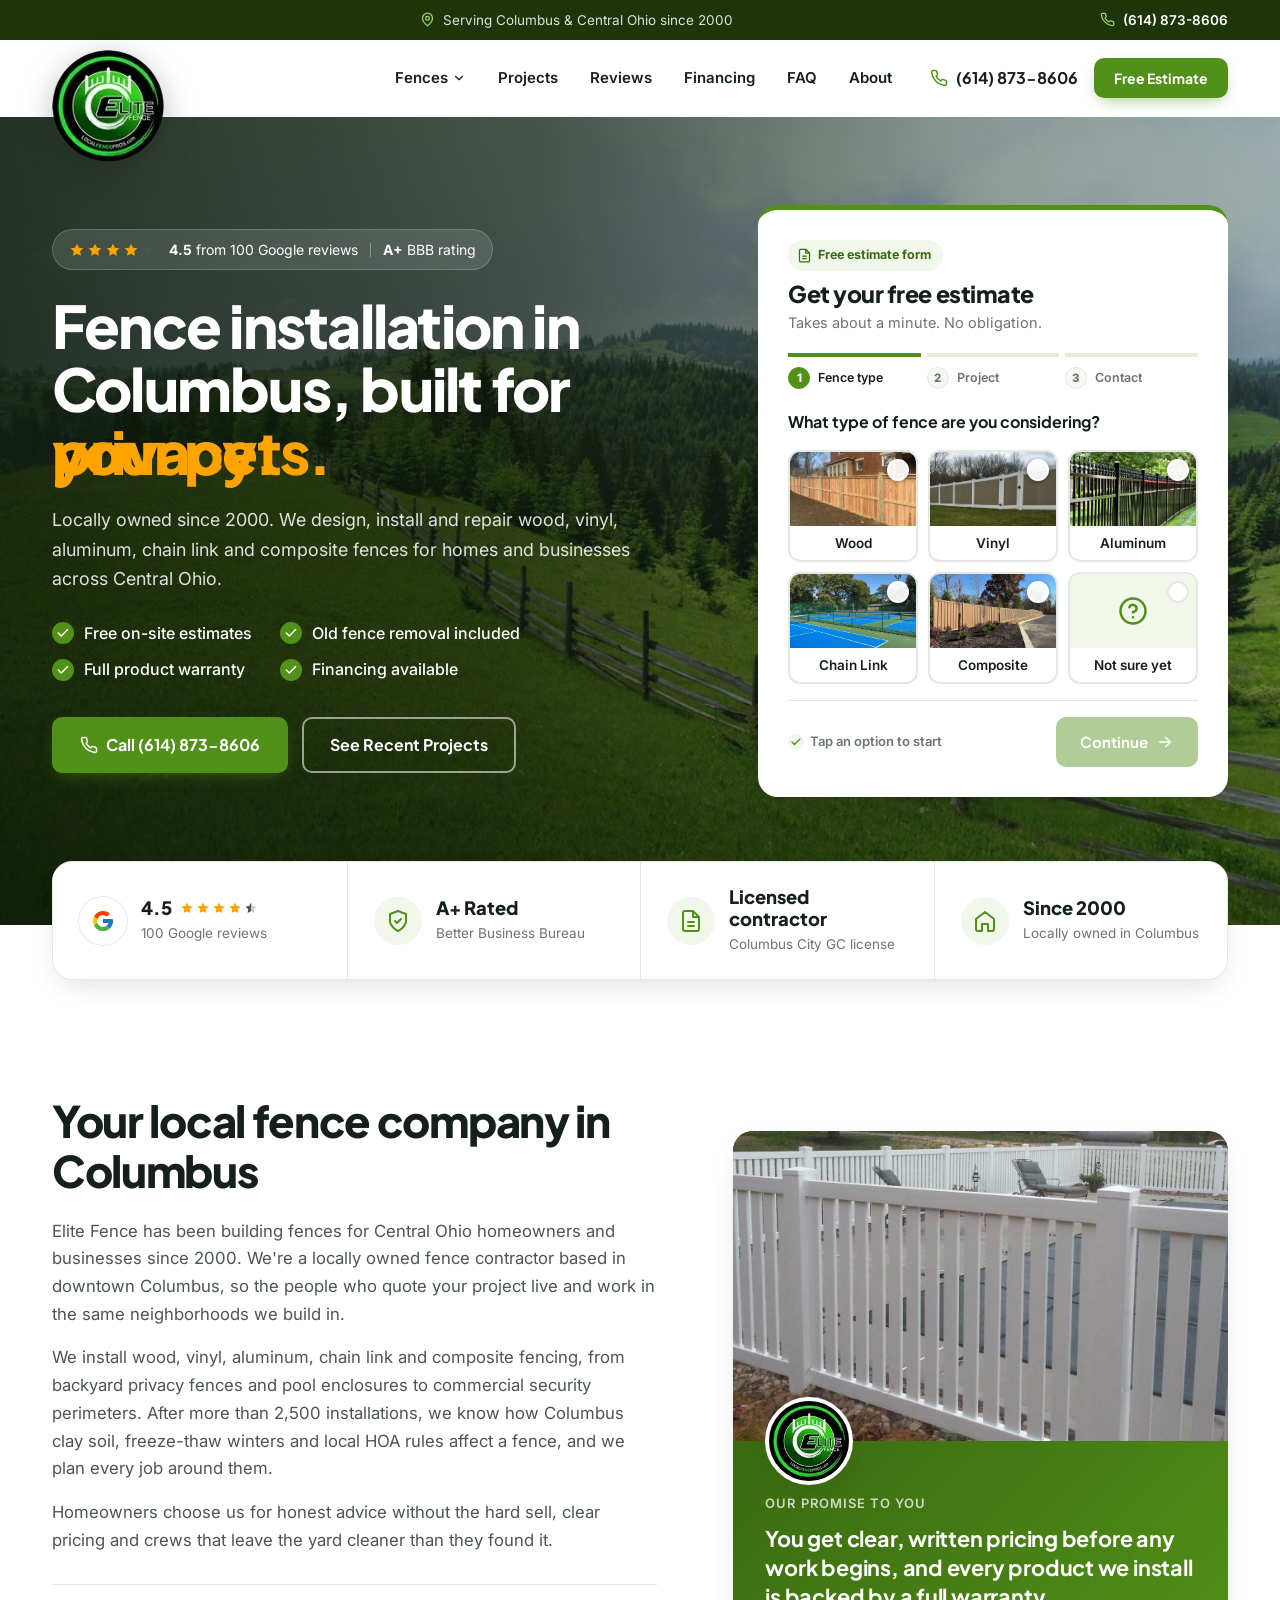
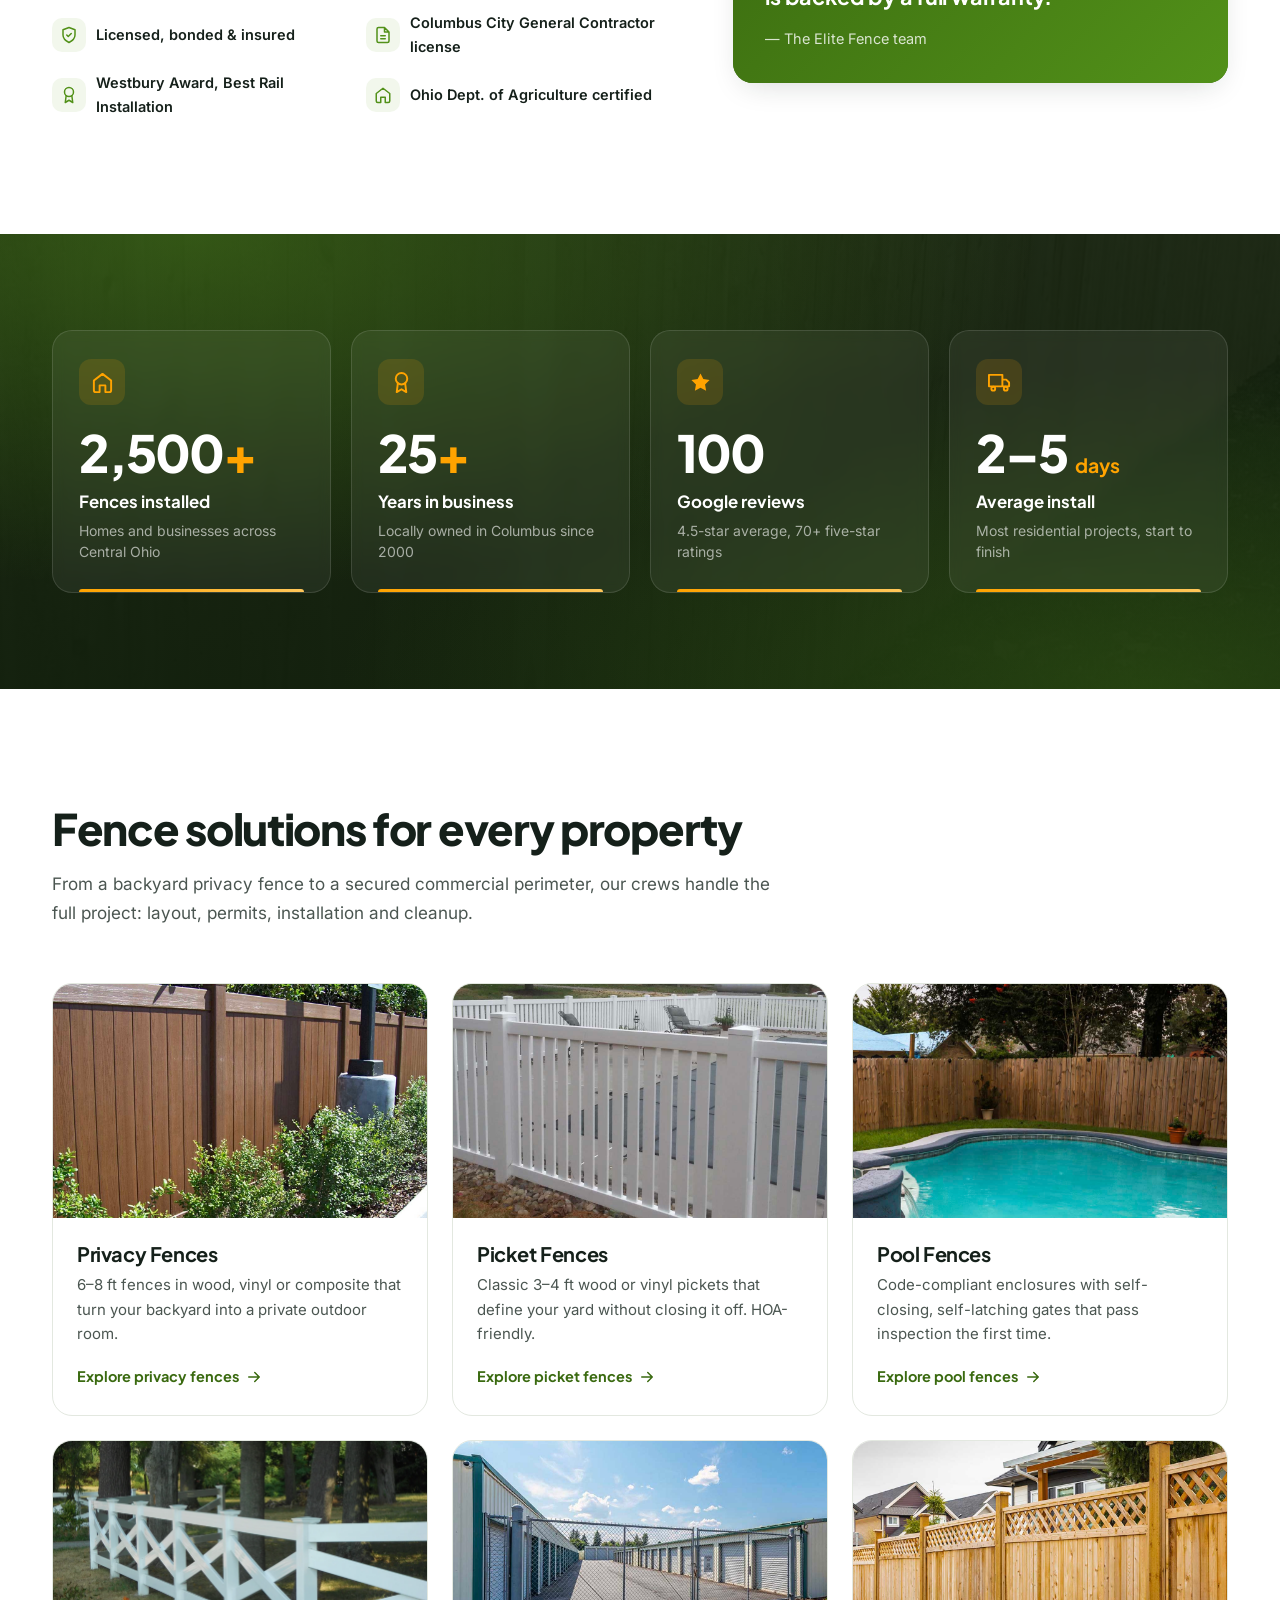
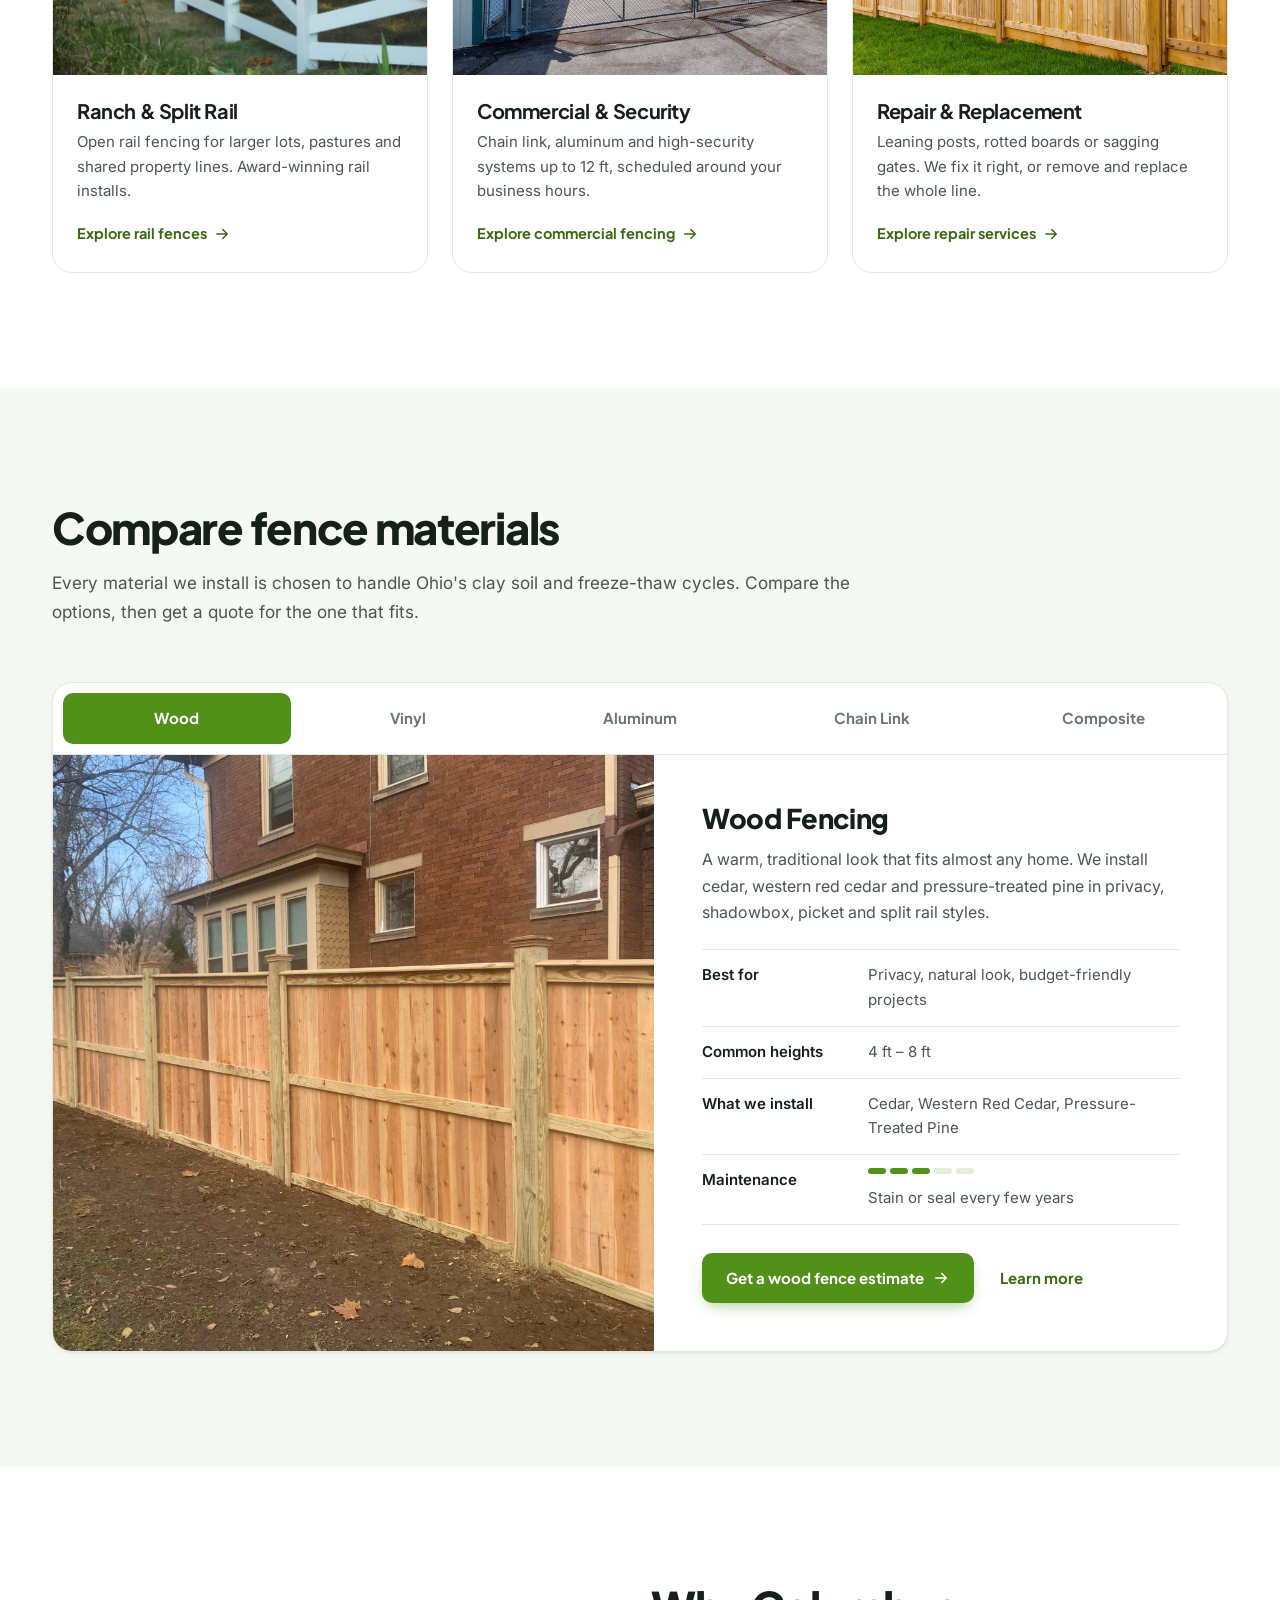
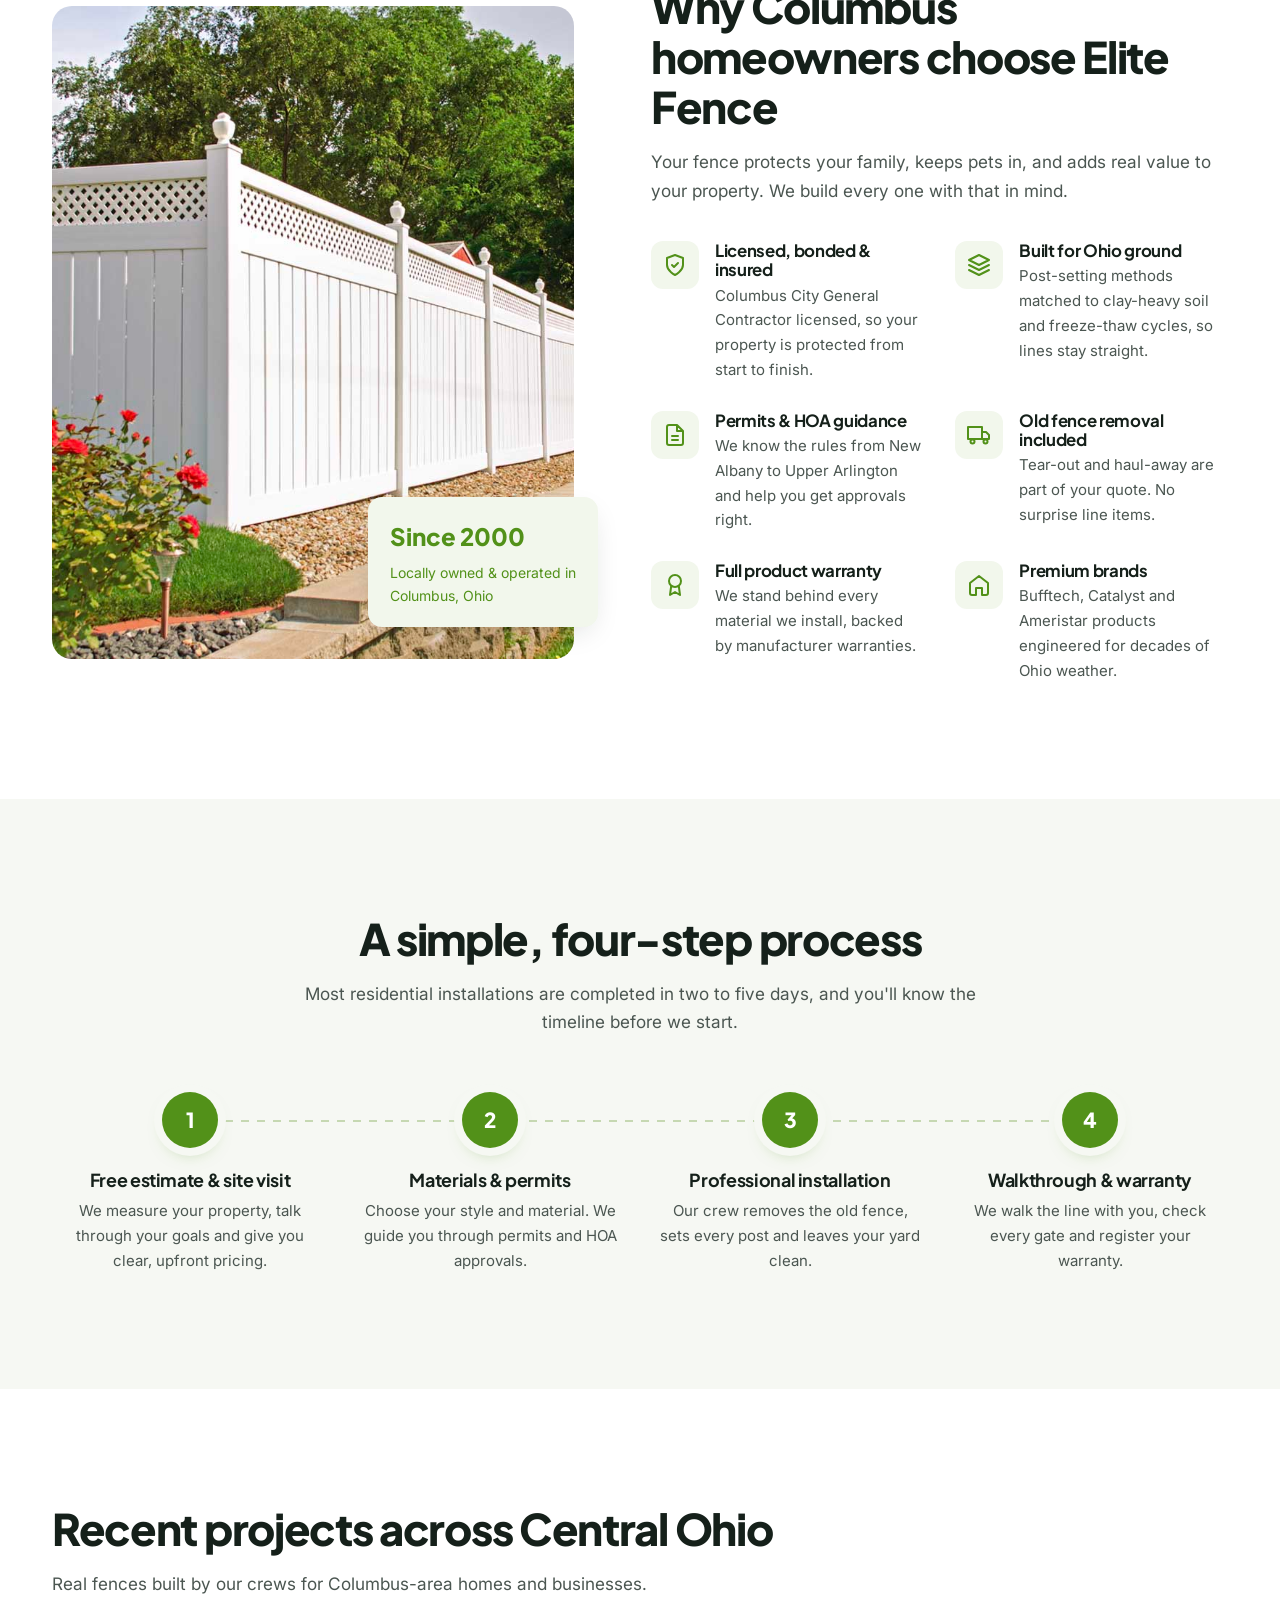
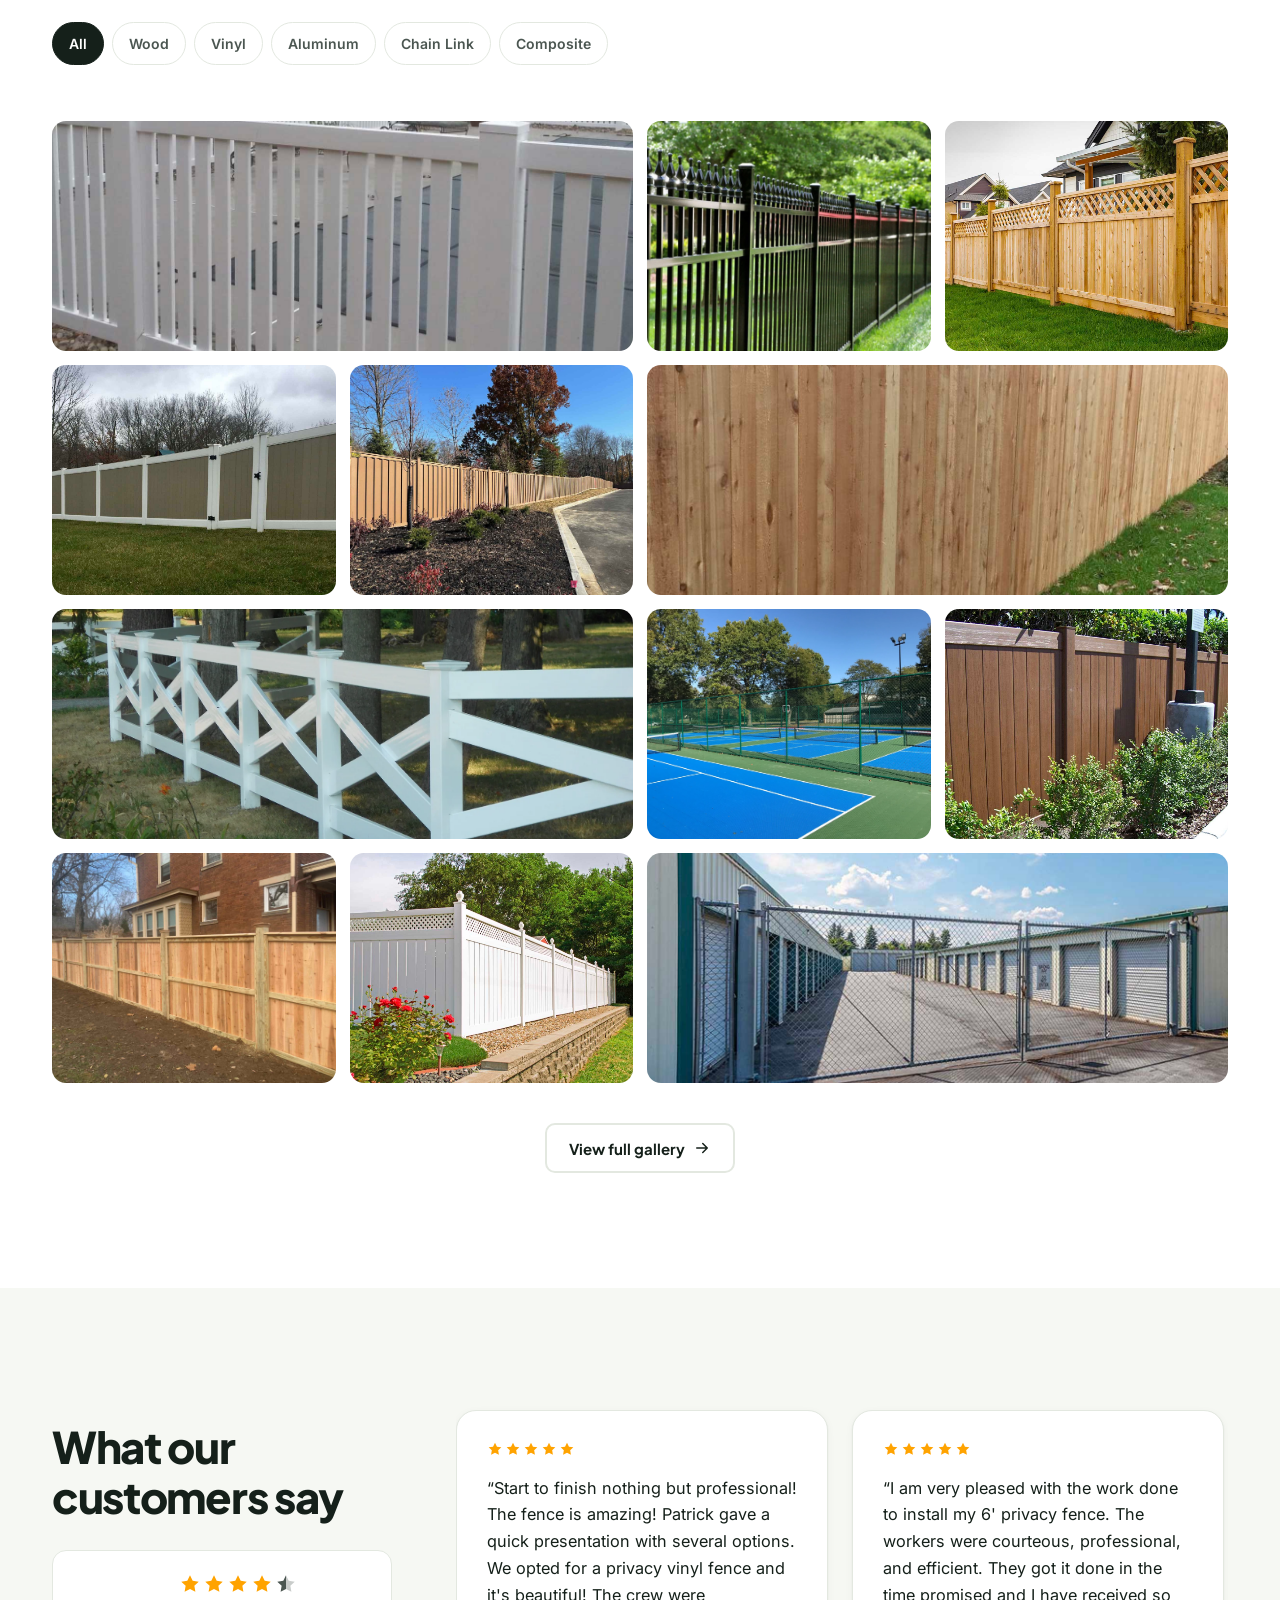
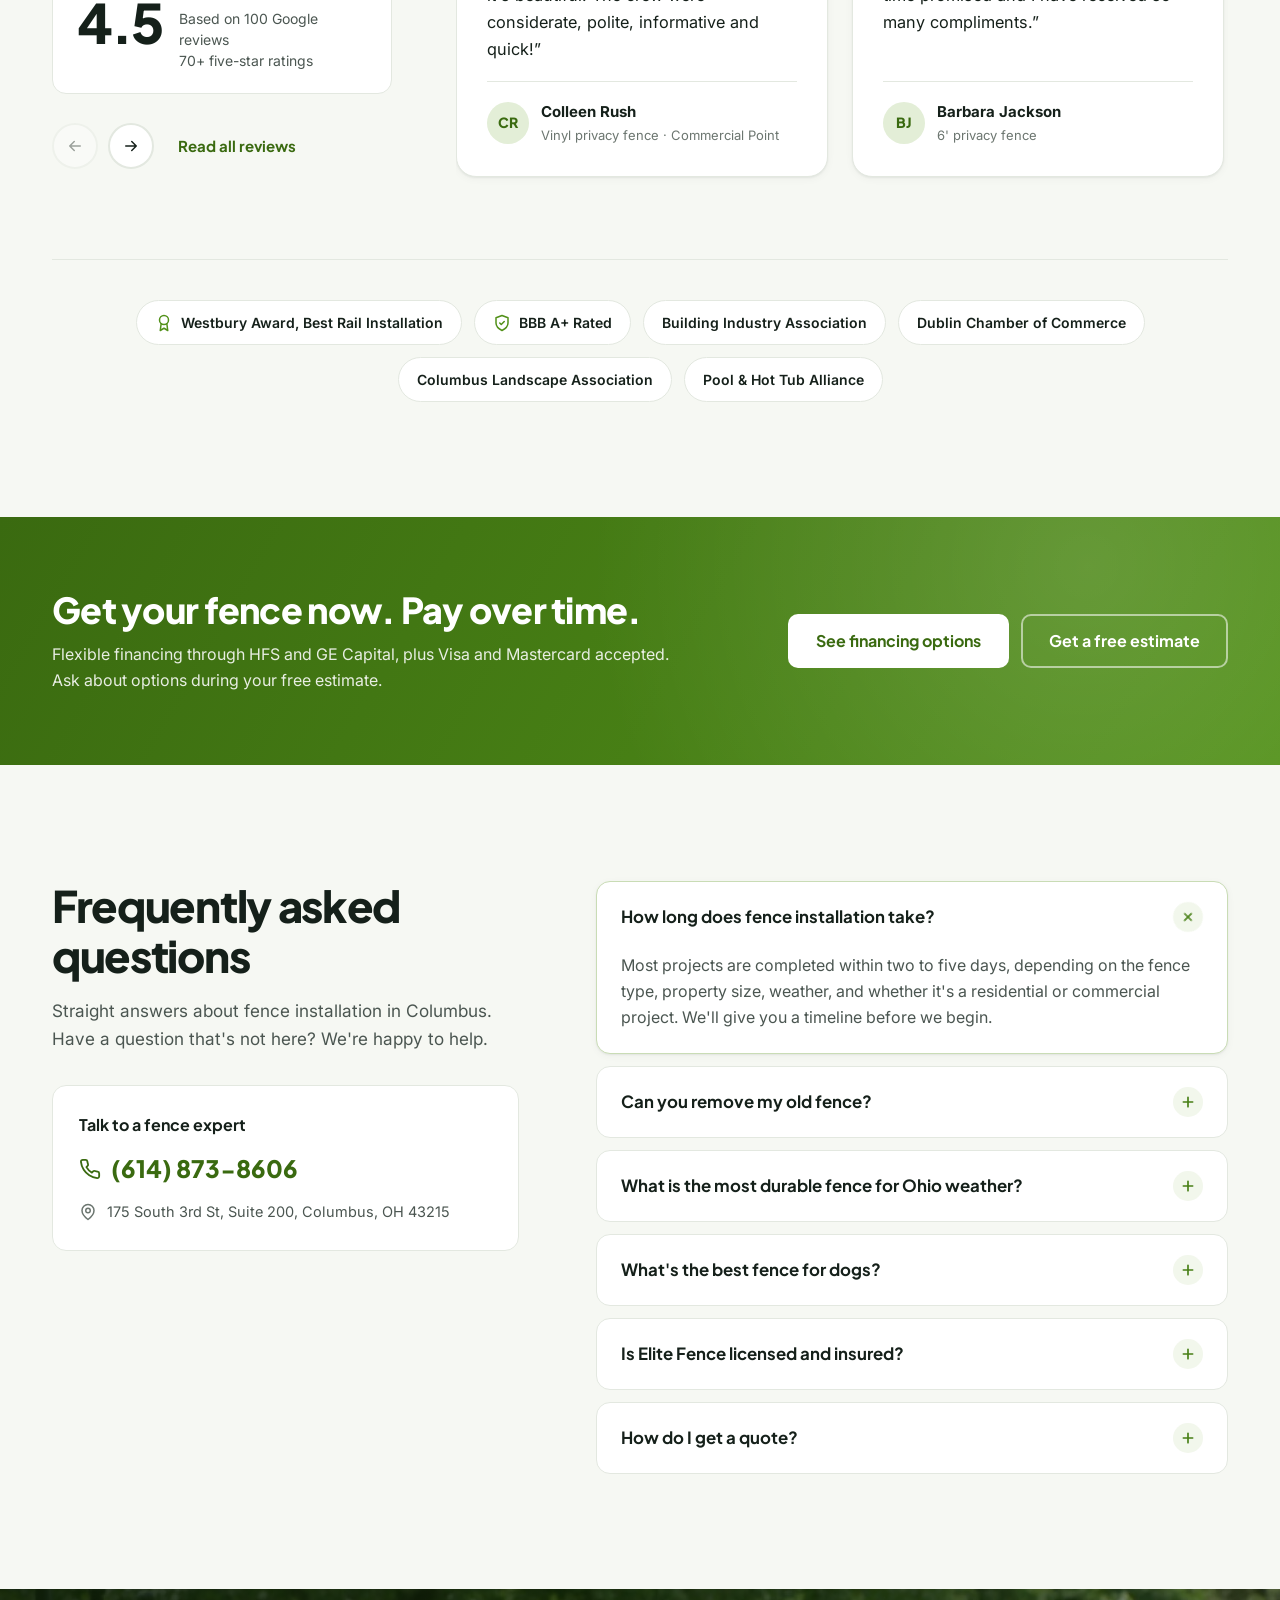
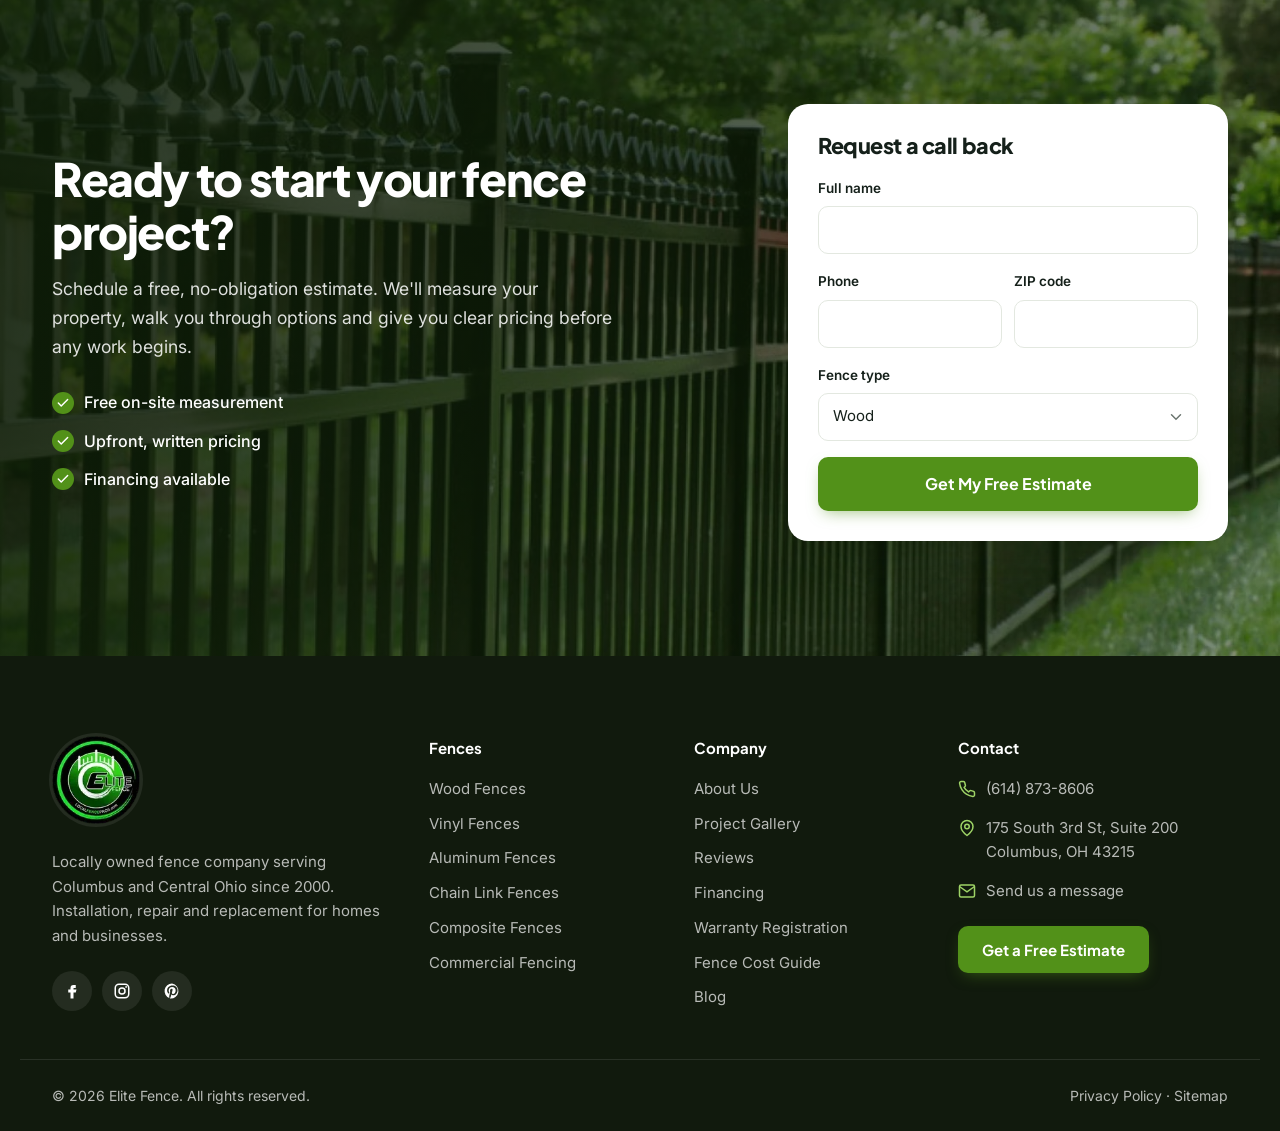
==== commit 2e479907: "elite fence home & service image updates done" ====
--- a/index.html
+++ b/index.html
@@ -196,31 +196,31 @@
             <div class="fence-picker">
               <label class="fence-opt">
                 <input type="radio" name="fence_type" value="Wood" required />
-                <span class="fence-opt__img" style="background-image:url(assets/img/wood-3.webp)"></span>
+                <span class="fence-opt__img" style="background-image:url(assets/img/comp/mills-wood-fence-columbus-ohio-fence-company-090925-01.jpg)"></span>
                 <span class="fence-opt__label">Wood</span>
                 <span class="fence-opt__check"><svg><use href="#i-check"/></svg></span>
               </label>
               <label class="fence-opt">
                 <input type="radio" name="fence_type" value="Vinyl" />
-                <span class="fence-opt__img" style="background-image:url(assets/img/vinyl-2.webp)"></span>
+                <span class="fence-opt__img" style="background-image:url(assets/img/comp/mills-vinyl-fence-columbus-ohio-fence-company-18.jpg)"></span>
                 <span class="fence-opt__label">Vinyl</span>
                 <span class="fence-opt__check"><svg><use href="#i-check"/></svg></span>
               </label>
               <label class="fence-opt">
                 <input type="radio" name="fence_type" value="Aluminum" />
-                <span class="fence-opt__img" style="background-image:url(assets/img/aluminum-1.webp)"></span>
+                <span class="fence-opt__img" style="background-image:url(assets/img/comp/mae-aluminum.webp)"></span>
                 <span class="fence-opt__label">Aluminum</span>
                 <span class="fence-opt__check"><svg><use href="#i-check"/></svg></span>
               </label>
               <label class="fence-opt">
                 <input type="radio" name="fence_type" value="Chain Link" />
-                <span class="fence-opt__img" style="background-image:url(assets/img/chainlink-2.webp)"></span>
+                <span class="fence-opt__img" style="background-image:url(assets/img/comp/mae-chainlink.webp)"></span>
                 <span class="fence-opt__label">Chain Link</span>
                 <span class="fence-opt__check"><svg><use href="#i-check"/></svg></span>
               </label>
               <label class="fence-opt">
                 <input type="radio" name="fence_type" value="Composite" />
-                <span class="fence-opt__img" style="background-image:url(assets/img/composite-1.webp)"></span>
+                <span class="fence-opt__img" style="background-image:url(assets/img/comp/mills-composite-fence-columbus-ohio-fence-company-090925-01.jpg)"></span>
                 <span class="fence-opt__label">Composite</span>
                 <span class="fence-opt__check"><svg><use href="#i-check"/></svg></span>
               </label>
@@ -384,7 +384,7 @@
 
       <aside class="promise reveal" aria-label="Our promise">
         <div class="promise__media">
-          <img src="assets/img/picket-1.jpg" alt="White vinyl picket fence installed in front of a Columbus-area home" width="1920" height="1440" loading="lazy" />
+          <img src="assets/img/comp/mills-vinyl-fence-columbus-ohio-fence-company-22.jpg" alt="White vinyl semi-privacy fence beside a patio" width="1920" height="1440" loading="lazy" />
         </div>
         <div class="promise__body">
           <img class="promise__badge" src="assets/img/logo.webp" alt="" width="132" height="132" loading="lazy" />
@@ -438,7 +438,7 @@
 
       <div class="services">
         <a class="service reveal" href="privacy-fence-columbus-ohio.html">
-          <span class="service__img"><img src="assets/img/vinyl-5.webp" alt="Tan vinyl privacy fence lining a backyard lawn" loading="lazy" width="800" height="597" /></span>
+          <span class="service__img"><img src="assets/img/comp/mills-vinyl-fence-columbus-ohio-fence-company-03.jpg" alt="Brown vinyl privacy fence along a backyard" loading="lazy" width="800" height="597" /></span>
           <span class="service__body">
             <h3 class="service__title">Privacy Fences</h3>
             <span class="service__text">6–8 ft fences in wood, vinyl or composite that turn your backyard into a private outdoor room.</span>
@@ -446,7 +446,7 @@
           </span>
         </a>
         <a class="service reveal" href="/picket-fence-columbus-ohio">
-          <span class="service__img"><img src="assets/img/picket-1.jpg" alt="White vinyl picket fence in front of a brick home" loading="lazy" width="1920" height="1440" /></span>
+          <span class="service__img"><img src="assets/img/comp/mills-vinyl-fence-columbus-ohio-fence-company-22.jpg" alt="White vinyl semi-privacy fence" loading="lazy" width="1920" height="1440" /></span>
           <span class="service__body">
             <h3 class="service__title">Picket Fences</h3>
             <span class="service__text">Classic 3–4 ft wood or vinyl pickets that define your yard without closing it off. HOA-friendly.</span>
@@ -454,7 +454,7 @@
           </span>
         </a>
         <a class="service reveal" href="/pool-fence-columbus-ohio">
-          <span class="service__img"><img src="assets/img/vinyl-2.webp" alt="White vinyl fence beside an in-ground pool" loading="lazy" width="1080" height="1080" /></span>
+          <span class="service__img"><img src="assets/img/comp/mills-wood-fence-columbus-ohio-fence-company-10.jpg" alt="Wood privacy fence around a backyard pool" loading="lazy" width="1080" height="1080" /></span>
           <span class="service__body">
             <h3 class="service__title">Pool Fences</h3>
             <span class="service__text">Code-compliant enclosures with self-closing, self-latching gates that pass inspection the first time.</span>
@@ -462,7 +462,7 @@
           </span>
         </a>
         <a class="service reveal" href="/fence-types-columbus-ohio">
-          <span class="service__img"><img src="assets/img/vinyl-4.webp" alt="White three-rail ranch fence in front of a red barn" loading="lazy" width="800" height="604" /></span>
+          <span class="service__img"><img src="assets/img/comp/mae-ranch-vinyl.webp" alt="White vinyl cross-buck ranch rail fence" loading="lazy" width="800" height="604" /></span>
           <span class="service__body">
             <h3 class="service__title">Ranch &amp; Split Rail</h3>
             <span class="service__text">Open rail fencing for larger lots, pastures and shared property lines. Award-winning rail installs.</span>
@@ -470,7 +470,7 @@
           </span>
         </a>
         <a class="service reveal" href="/commercial-fence-columbus-ohio">
-          <span class="service__img"><img src="assets/img/chainlink-1.webp" alt="Galvanized chain link fence and gate at a commercial building" loading="lazy" width="800" height="600" /></span>
+          <span class="service__img"><img src="assets/img/comp/mills-chain-link-fence-columbus-ohio-fence-company-01.jpg" alt="Chain link fence and gate at a storage facility" loading="lazy" width="800" height="600" /></span>
           <span class="service__body">
             <h3 class="service__title">Commercial &amp; Security</h3>
             <span class="service__text">Chain link, aluminum and high-security systems up to 12 ft, scheduled around your business hours.</span>
@@ -478,7 +478,7 @@
           </span>
         </a>
         <a class="service reveal" href="/fence-installation-services-columbus-ohio">
-          <span class="service__img"><img src="assets/img/wood-2.webp" alt="Cedar fence with lattice top and black gate hardware" loading="lazy" width="800" height="600" /></span>
+          <span class="service__img"><img src="assets/img/comp/mills-wood-fence-columbus-ohio-fence-company-03.jpg" alt="Cedar privacy fence with lattice top" loading="lazy" width="800" height="600" /></span>
           <span class="service__body">
             <h3 class="service__title">Repair &amp; Replacement</h3>
             <span class="service__text">Leaning posts, rotted boards or sagging gates. We fix it right, or remove and replace the whole line.</span>
@@ -510,7 +510,7 @@
 
         <div class="materials__panel" id="mat-panel" role="tabpanel">
           <div class="materials__media">
-            <img class="js-mat-img" src="assets/img/wood-3.webp" alt="Cedar shadowbox fence around a suburban home" width="800" height="600" loading="lazy" />
+            <img class="js-mat-img" src="assets/img/comp/mills-wood-fence-columbus-ohio-fence-company-090925-01.jpg" alt="Cedar privacy fence along a residential lot" width="800" height="600" loading="lazy" />
           </div>
           <div class="materials__info">
             <h3 class="materials__name js-mat-name">Wood Fencing</h3>
@@ -540,7 +540,7 @@
   <section class="section" id="why" aria-labelledby="why-title">
     <div class="container why">
       <div class="why__media reveal">
-        <img src="assets/img/vinyl-3.webp" alt="White vinyl picket fence on a stone retaining wall in front of a garage" loading="lazy" width="800" height="600" />
+        <img src="assets/img/comp/mills-vinyl-fence-columbus-ohio-fence-company-09.jpg" alt="White vinyl privacy fence with lattice top" loading="lazy" width="800" height="600" />
         <div class="why__badge">
           <p class="why__badge-num">Since 2000</p>
           <p class="why__badge-text">Locally owned &amp; operated in Columbus, Ohio</p>
@@ -633,18 +633,18 @@
       </div>
 
       <div class="gallery">
-        <button class="gallery__item gallery__item--wide" data-cat="vinyl"><img src="assets/img/picket-1.jpg" alt="White vinyl picket fence, Columbus home" loading="lazy" /><span class="gallery__cap">Vinyl Picket</span></button>
-        <button class="gallery__item" data-cat="aluminum"><img src="assets/img/aluminum-1.webp" alt="Black aluminum pool fence with pergola" loading="lazy" /><span class="gallery__cap">Aluminum Pool Fence</span></button>
-        <button class="gallery__item" data-cat="wood"><img src="assets/img/wood-2.webp" alt="Cedar privacy fence with lattice topper" loading="lazy" /><span class="gallery__cap">Cedar Privacy with Lattice</span></button>
-        <button class="gallery__item" data-cat="vinyl"><img src="assets/img/vinyl-2.webp" alt="White vinyl privacy fence beside a pool" loading="lazy" /><span class="gallery__cap">Vinyl Pool Privacy</span></button>
-        <button class="gallery__item" data-cat="composite"><img src="assets/img/composite-1.webp" alt="Composite shadowbox fence in a backyard" loading="lazy" /><span class="gallery__cap">Composite Shadowbox</span></button>
-        <button class="gallery__item gallery__item--wide" data-cat="wood"><img src="assets/img/wood-1.webp" alt="New wood privacy fence across a neighborhood" loading="lazy" /><span class="gallery__cap">Wood Privacy</span></button>
-        <button class="gallery__item gallery__item--wide" data-cat="vinyl"><img src="assets/img/vinyl-4.webp" alt="White vinyl three-rail ranch fence" loading="lazy" /><span class="gallery__cap">Vinyl Ranch Rail</span></button>
-        <button class="gallery__item" data-cat="chain"><img src="assets/img/chainlink-2.webp" alt="Commercial chain link fence with gate" loading="lazy" /><span class="gallery__cap">Commercial Chain Link</span></button>
-        <button class="gallery__item" data-cat="vinyl"><img src="assets/img/vinyl-5.webp" alt="Tan vinyl privacy fence" loading="lazy" /><span class="gallery__cap">Vinyl Privacy</span></button>
-        <button class="gallery__item" data-cat="wood"><img src="assets/img/wood-3.webp" alt="Wood shadowbox fence" loading="lazy" /><span class="gallery__cap">Wood Shadowbox</span></button>
-        <button class="gallery__item" data-cat="vinyl"><img src="assets/img/vinyl-3.webp" alt="White vinyl picket fence on stone wall" loading="lazy" /><span class="gallery__cap">Vinyl Picket</span></button>
-        <button class="gallery__item gallery__item--wide" data-cat="chain"><img src="assets/img/chainlink-1.webp" alt="Galvanized chain link fence" loading="lazy" /><span class="gallery__cap">Galvanized Chain Link</span></button>
+        <button class="gallery__item gallery__item--wide" data-cat="vinyl"><img src="assets/img/comp/mills-vinyl-fence-columbus-ohio-fence-company-22.jpg" alt="White vinyl semi-privacy fence" loading="lazy" /><span class="gallery__cap">Vinyl Semi-Privacy</span></button>
+        <button class="gallery__item" data-cat="aluminum"><img src="assets/img/comp/mae-aluminum.webp" alt="Black ornamental aluminum fence" loading="lazy" /><span class="gallery__cap">Ornamental Aluminum</span></button>
+        <button class="gallery__item" data-cat="wood"><img src="assets/img/comp/mills-wood-fence-columbus-ohio-fence-company-03.jpg" alt="Cedar privacy fence with lattice topper" loading="lazy" /><span class="gallery__cap">Cedar Privacy with Lattice</span></button>
+        <button class="gallery__item" data-cat="vinyl"><img src="assets/img/comp/mills-vinyl-fence-columbus-ohio-fence-company-18.jpg" alt="Two-tone vinyl privacy fence" loading="lazy" /><span class="gallery__cap">Two-Tone Vinyl Privacy</span></button>
+        <button class="gallery__item" data-cat="composite"><img src="assets/img/comp/mills-composite-fence-columbus-ohio-fence-company-090925-01.jpg" alt="Composite privacy fence along a driveway" loading="lazy" /><span class="gallery__cap">Composite Privacy</span></button>
+        <button class="gallery__item gallery__item--wide" data-cat="wood"><img src="assets/img/comp/mills-wood-fence-columbus-ohio-fence-company-15.jpg" alt="New wood privacy fence across a neighborhood" loading="lazy" /><span class="gallery__cap">Wood Privacy</span></button>
+        <button class="gallery__item gallery__item--wide" data-cat="vinyl"><img src="assets/img/comp/mae-ranch-vinyl.webp" alt="White vinyl cross-buck ranch rail fence" loading="lazy" /><span class="gallery__cap">Vinyl Cross-Buck Rail</span></button>
+        <button class="gallery__item" data-cat="chain"><img src="assets/img/comp/mae-chainlink.webp" alt="Chain link fence around sports courts" loading="lazy" /><span class="gallery__cap">Sports Court Chain Link</span></button>
+        <button class="gallery__item" data-cat="vinyl"><img src="assets/img/comp/mills-vinyl-fence-columbus-ohio-fence-company-03.jpg" alt="Brown vinyl privacy fence" loading="lazy" /><span class="gallery__cap">Brown Vinyl Privacy</span></button>
+        <button class="gallery__item" data-cat="wood"><img src="assets/img/comp/mills-wood-fence-columbus-ohio-fence-company-090925-01.jpg" alt="Cedar privacy fence" loading="lazy" /><span class="gallery__cap">Cedar Privacy</span></button>
+        <button class="gallery__item" data-cat="vinyl"><img src="assets/img/comp/mills-vinyl-fence-columbus-ohio-fence-company-09.jpg" alt="White vinyl privacy fence with lattice top" loading="lazy" /><span class="gallery__cap">Vinyl with Lattice Top</span></button>
+        <button class="gallery__item gallery__item--wide" data-cat="chain"><img src="assets/img/comp/mills-chain-link-fence-columbus-ohio-fence-company-01.jpg" alt="Chain link fence at a storage facility" loading="lazy" /><span class="gallery__cap">Commercial Chain Link</span></button>
       </div>
 
       <div class="section__foot">
--- a/assets/css/style.css
+++ b/assets/css/style.css
@@ -501,7 +501,7 @@
 .trust__item .stars svg { width: 14px; height: 14px; }
 /* ---------- Numbers bar (#5) ---------- */
 .numbers { position: relative; isolation: isolate; padding-block: clamp(64px, 8vw, 96px); background: #12200d; overflow: hidden; }
-.numbers::before { content: ""; position: absolute; inset: 0; z-index: -2; background: url(../img/wood-1.webp) center 60% / cover no-repeat; opacity: .22; filter: grayscale(.3); }
+.numbers::before { content: ""; position: absolute; inset: 0; z-index: -2; background: url(../img/comp/mills-wood-fence-columbus-ohio-fence-company-15.jpg) center 60% / cover no-repeat; opacity: .22; filter: grayscale(.3); }
 .numbers::after { content: ""; position: absolute; inset: 0; z-index: -1; background: radial-gradient(ellipse at 15% 0%, rgba(82, 145, 25, .45), transparent 55%), radial-gradient(ellipse at 90% 100%, rgba(82, 145, 25, .3), transparent 50%), linear-gradient(180deg, rgba(18, 32, 13, .7), rgba(18, 32, 13, .92)); }
 .numbers__row { display: grid; grid-template-columns: repeat(4, 1fr); gap: 20px; }
 .num {
@@ -597,7 +597,7 @@
 
 /* ---------- Final CTA ---------- */
 .cta-final { position: relative; isolation: isolate; padding-block: var(--section-y); color: #fff; }
-.cta-final::before { content: ""; position: absolute; inset: 0; z-index: -2; background: url(../img/aluminum-1.webp) center / cover no-repeat; }
+.cta-final::before { content: ""; position: absolute; inset: 0; z-index: -2; background: url(../img/comp/mae-aluminum.webp) center / cover no-repeat; }
 .cta-final::after { content: ""; position: absolute; inset: 0; z-index: -1; background: linear-gradient(100deg, rgba(14, 30, 8, .9) 0%, rgba(14, 30, 8, .72) 55%, rgba(14, 30, 8, .5) 100%); }
 .cta-final__inner { display: grid; grid-template-columns: 1fr 440px; gap: clamp(40px, 6vw, 80px); align-items: center; }
 .cta-final__title { color: #fff; font-size: clamp(2rem, 3.6vw, 3rem); font-weight: 800; letter-spacing: -0.03em; }
@@ -863,7 +863,7 @@
 .area-strip__title .ico { color: var(--green); }
 .cities--inline { display: flex; flex-wrap: wrap; gap: 10px; margin-top: 0; }
 .cities--inline a { padding: 9px 16px; border-radius: 99px; font-size: 14px; }
-.cta-final--privacy::before { background-image: url(../img/vinyl-2.webp); }
+.cta-final--privacy::before { background-image: url(../img/comp/mills-vinyl-fence-columbus-ohio-fence-company-18.jpg); }
 
 /* =========================================================
    Responsive
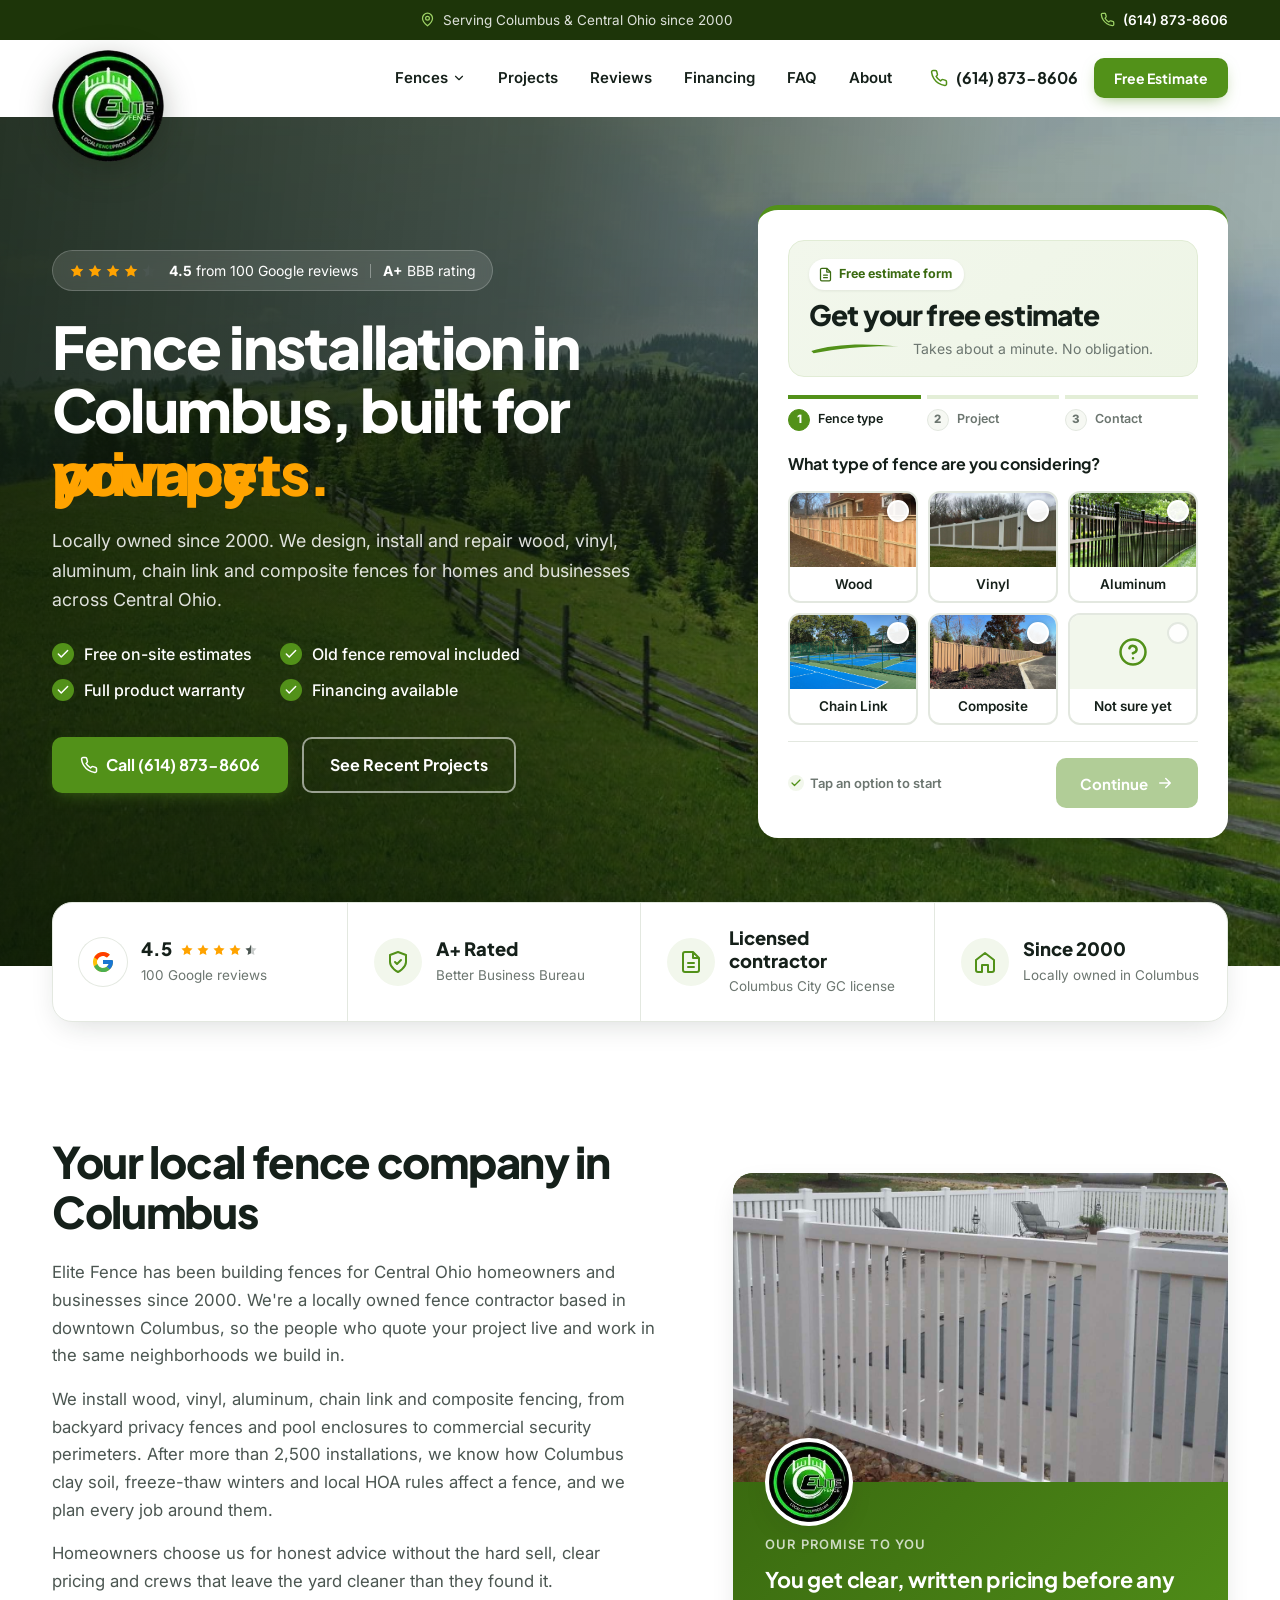
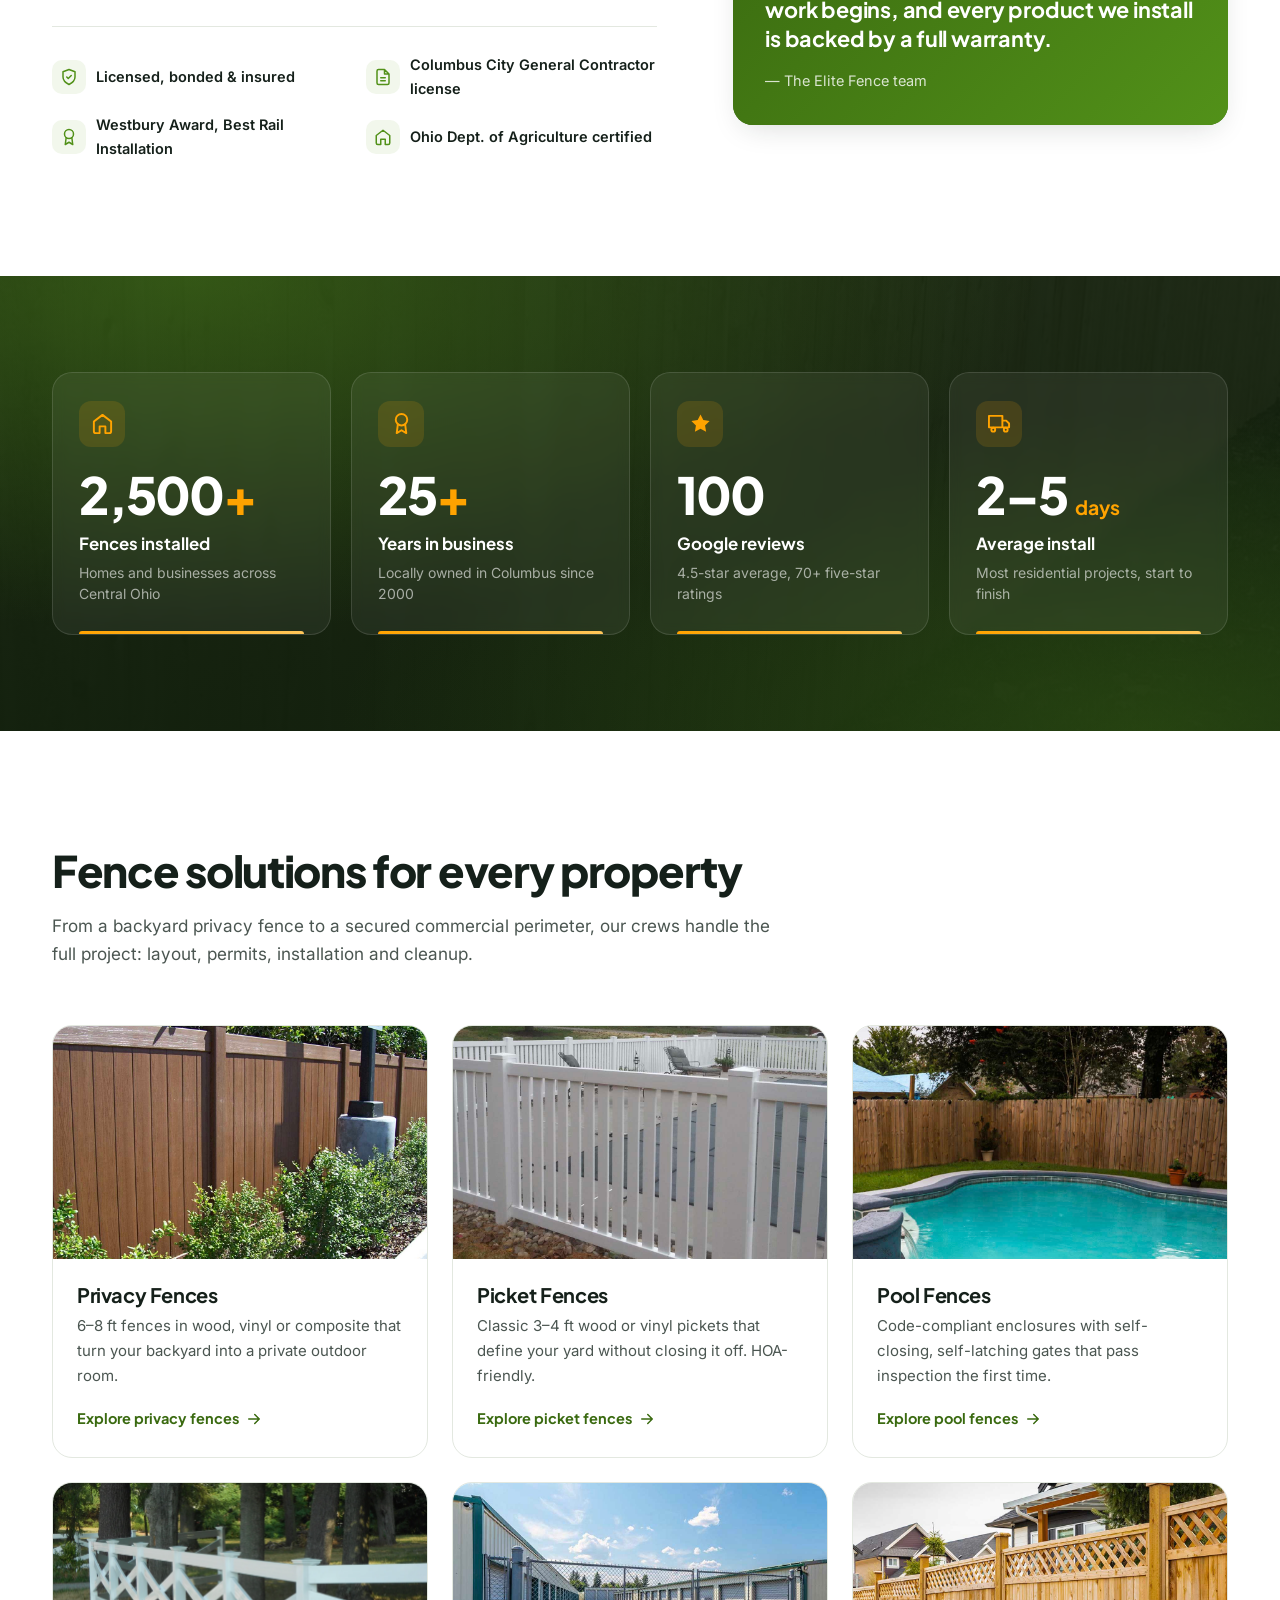
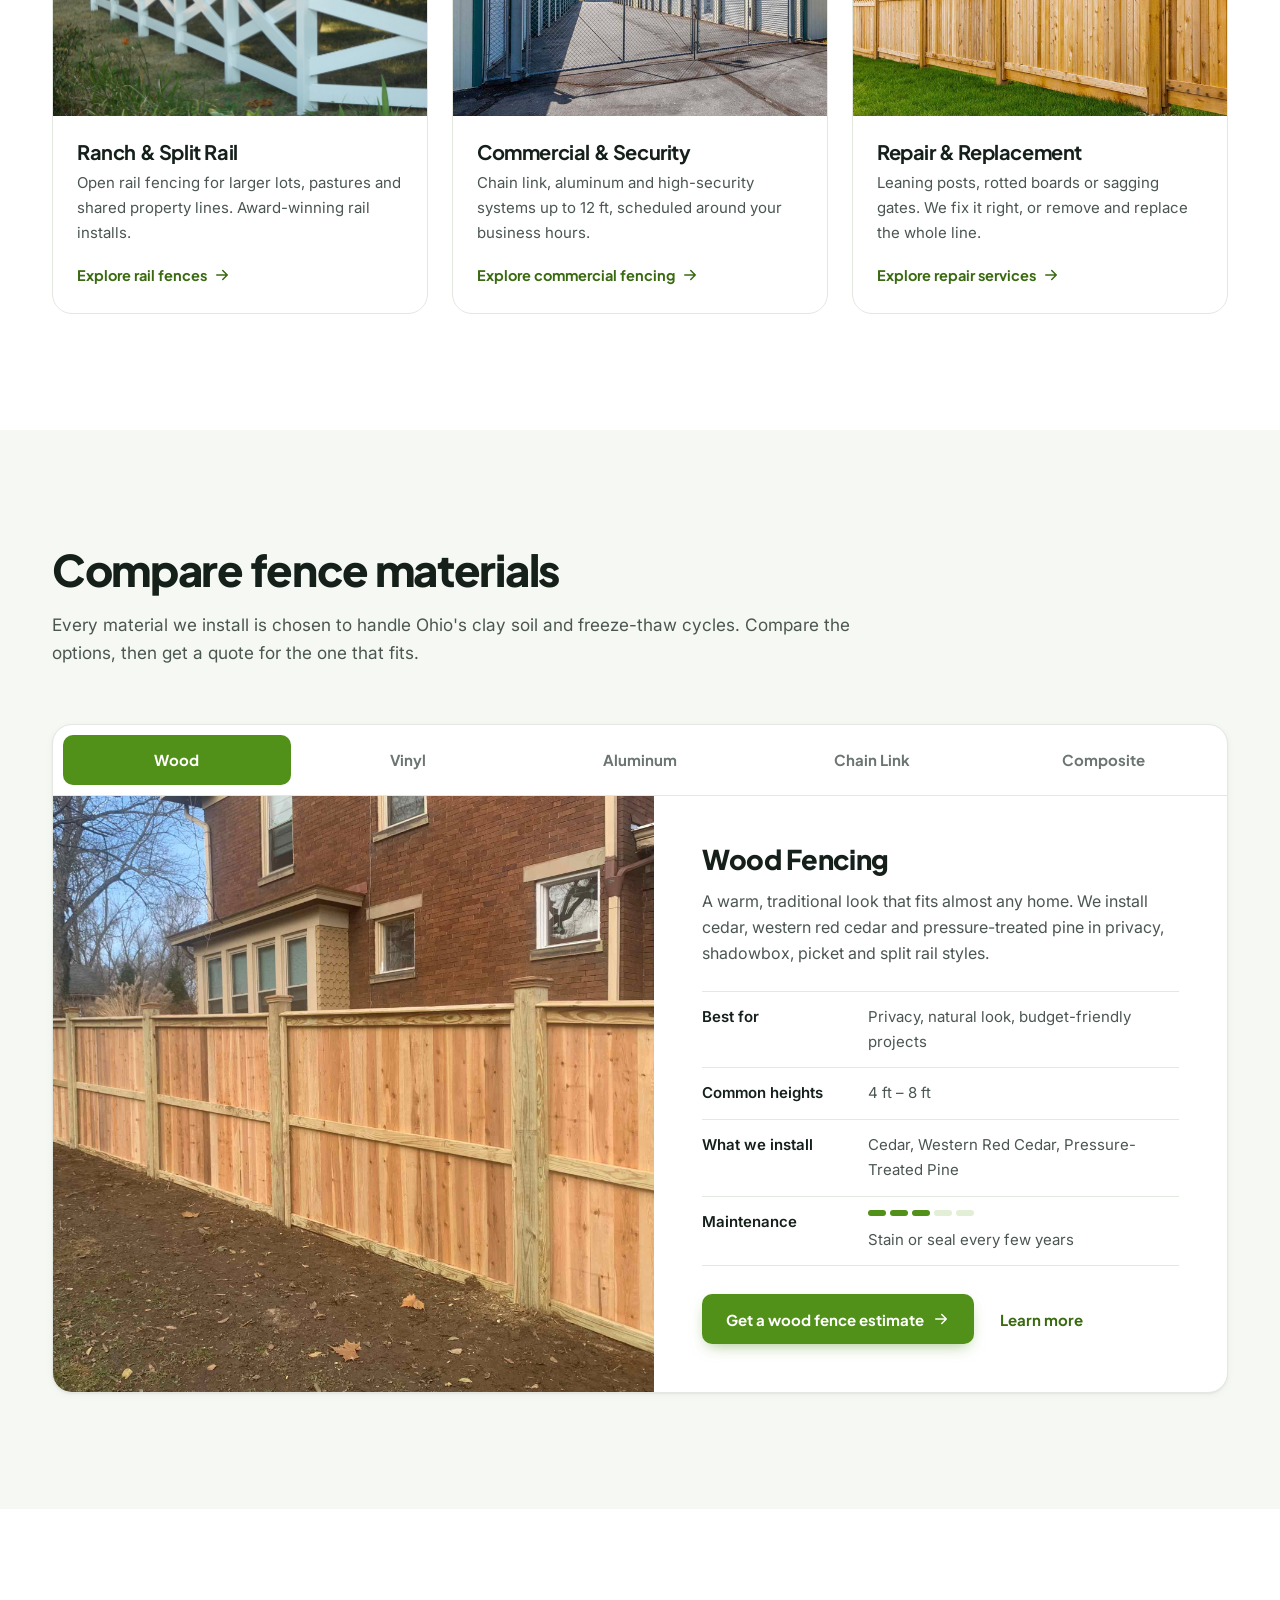
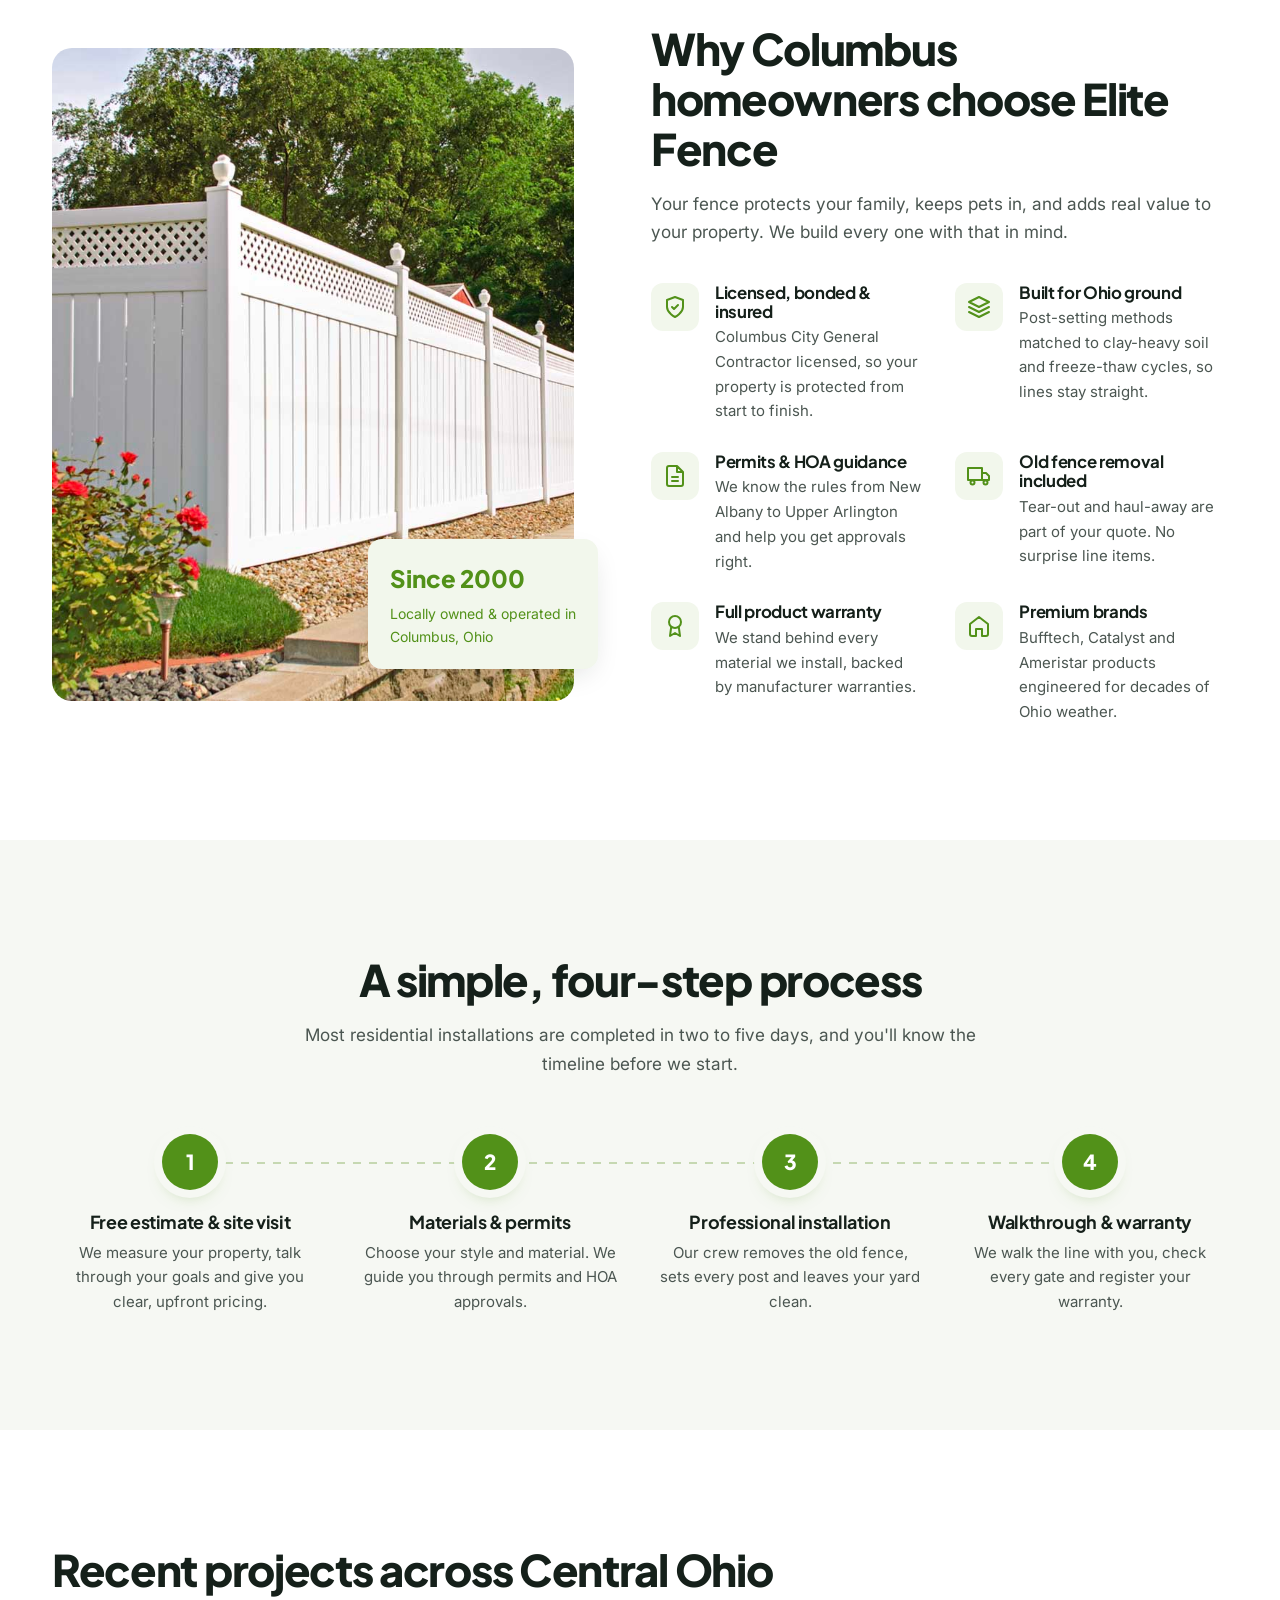
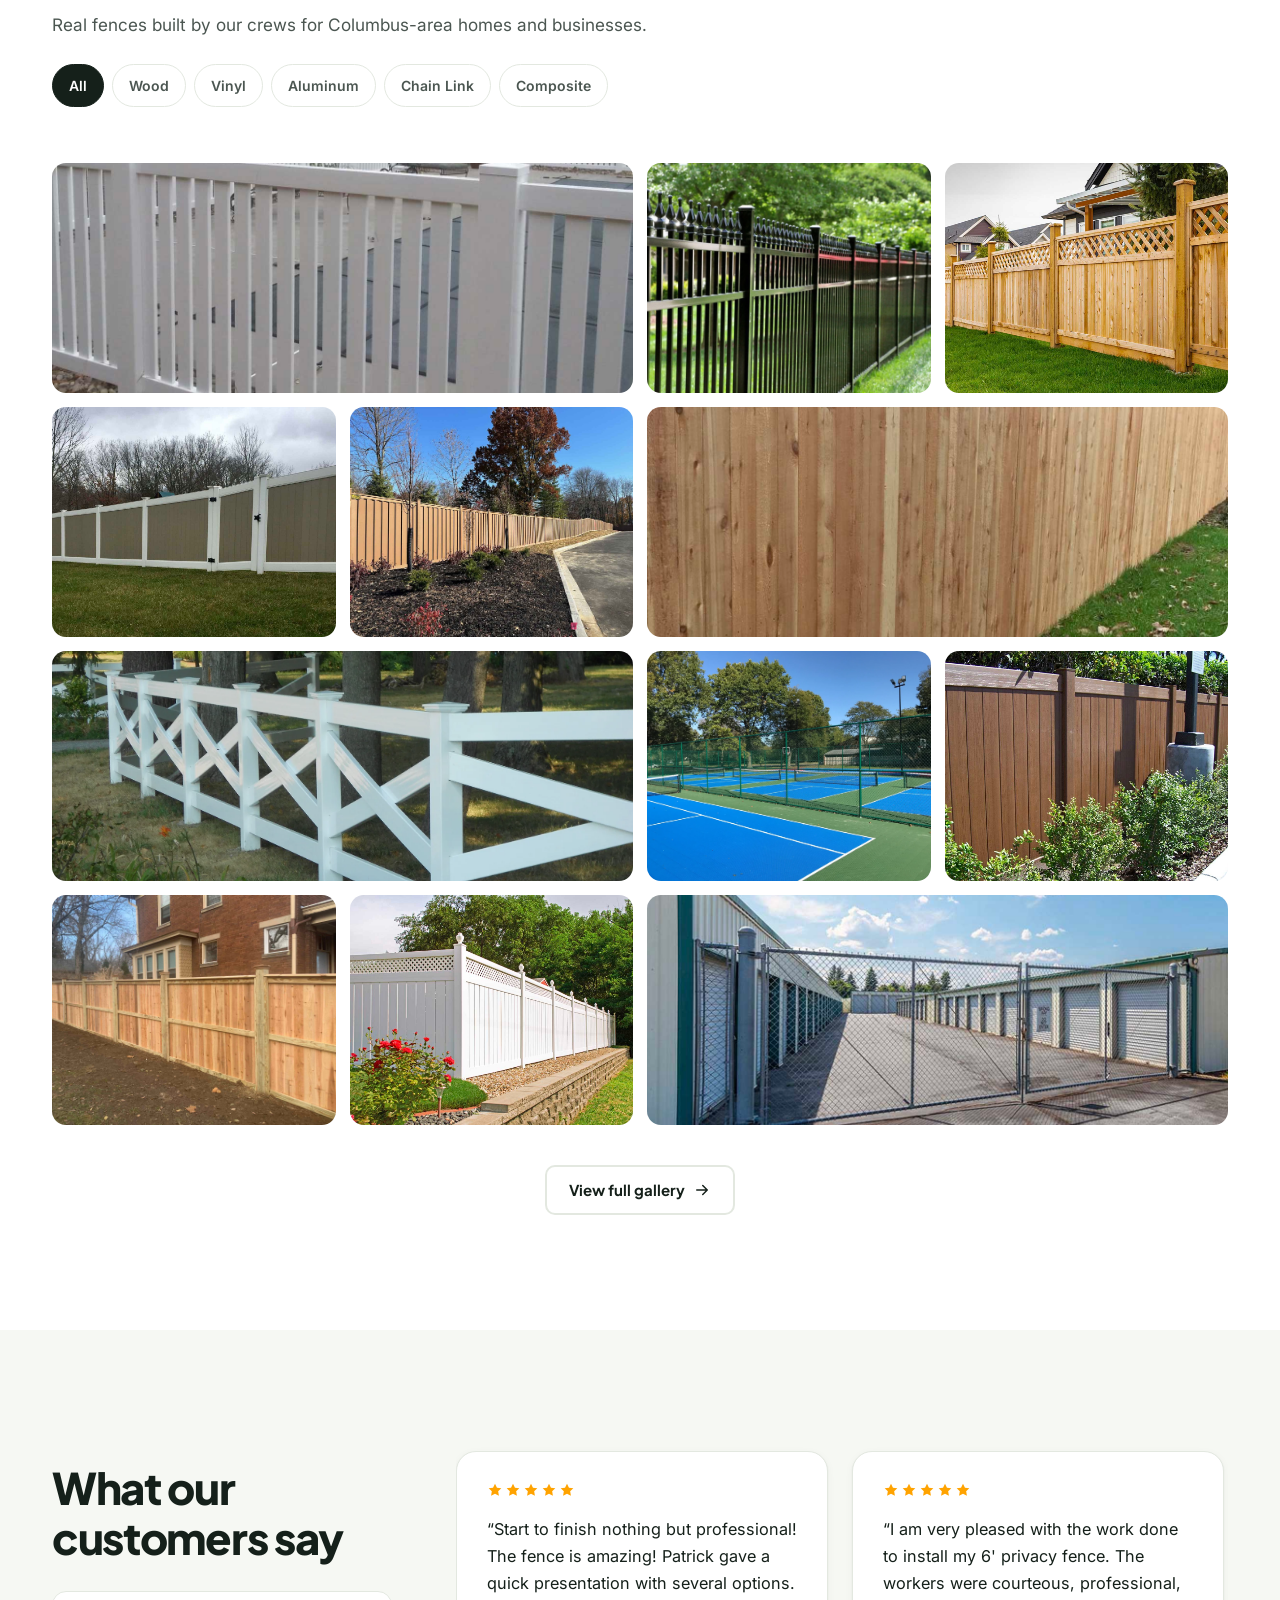
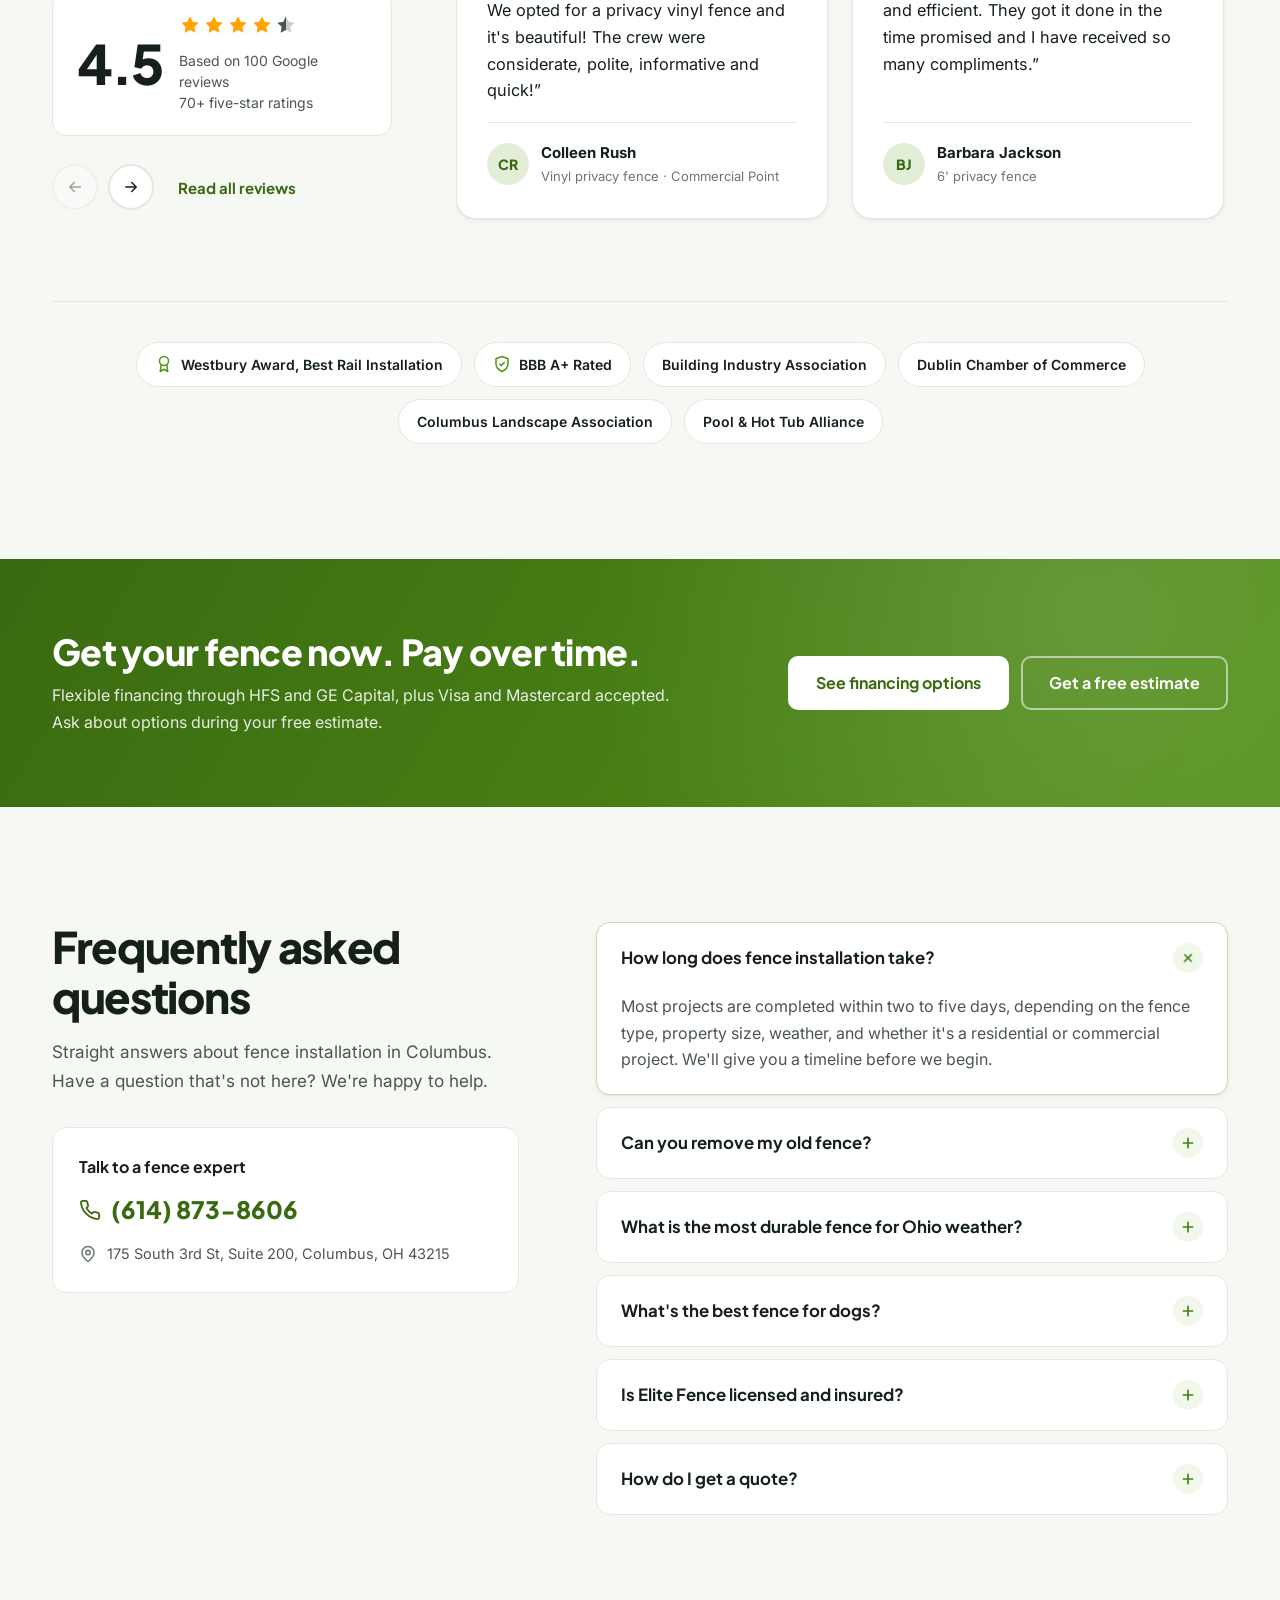
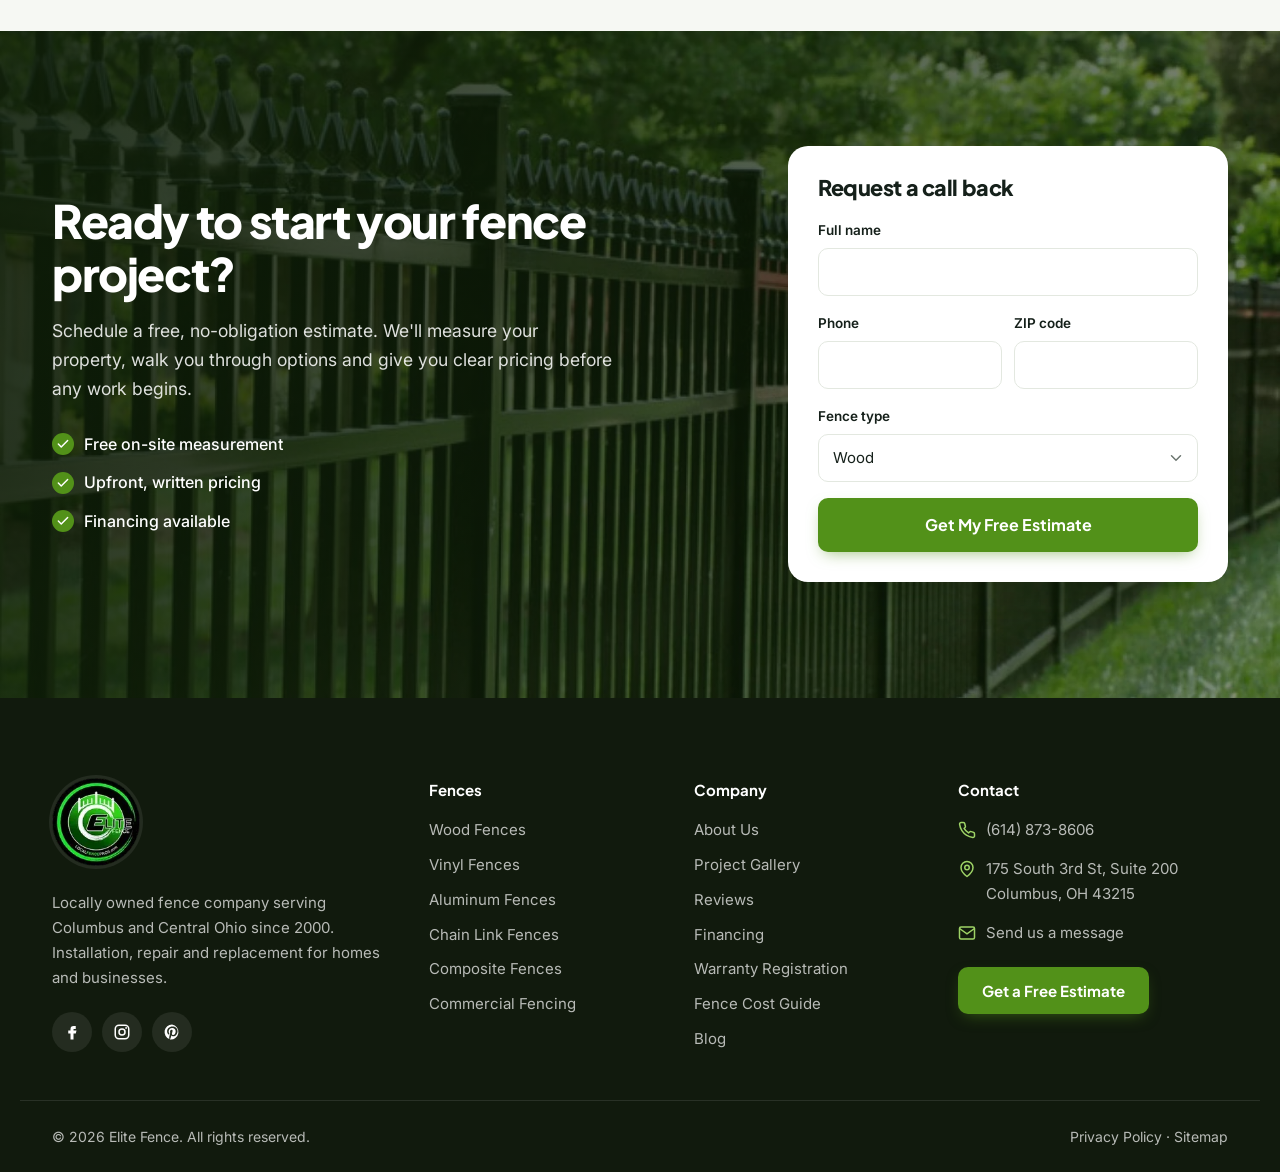
==== commit e96e8ebc: "hero header done" ====
--- a/index.html
+++ b/index.html
@@ -180,9 +180,14 @@
       <div class="quote" id="estimate">
         <form class="quote__form" id="quote-form" novalidate>
           <div class="quote__head">
-            <span class="quote__badge"><svg class="ico"><use href="#i-file"/></svg> Free estimate form</span>
-            <h2 class="quote__title">Get your free estimate</h2>
-            <p class="quote__sub">Takes about a minute. No obligation.</p>
+            <div class="quote__intro">
+              <span class="quote__badge"><svg class="ico"><use href="#i-file"/></svg> Free estimate form</span>
+              <h2 class="quote__title">Get your free estimate</h2>
+              <div class="quote__subrow">
+                <svg class="quote__swoosh" viewBox="0 0 120 16" aria-hidden="true"><path d="M3 12 C 30 3, 70 1, 117 6 C 80 5, 40 8, 6 15 Z"/></svg>
+                <p class="quote__sub">Takes about a minute. No obligation.</p>
+              </div>
+            </div>
             <ol class="quote__steps" aria-label="Form progress">
               <li class="is-current"><span>1</span>Fence type</li>
               <li><span>2</span>Project</li>
--- a/assets/css/style.css
+++ b/assets/css/style.css
@@ -227,8 +227,15 @@
   background: #fff; border-radius: var(--radius-lg); padding: clamp(22px, 2.6vw, 30px);
   box-shadow: var(--shadow-lg); border-top: 5px solid var(--green);
 }
-.quote__title { font-size: 1.45rem; font-weight: 800; }
-.quote__sub { font-size: 14.5px; color: var(--muted); margin-top: 4px; }
+.quote__intro {
+  padding: 18px 20px 16px; border-radius: 16px;
+  background: linear-gradient(135deg, var(--green-50), #eef5e6); border: 1px solid #e1ecd5;
+}
+.quote__intro .quote__badge { background: #fff; box-shadow: 0 1px 3px rgba(21, 32, 26, .08); }
+.quote__title { font-size: clamp(1.55rem, 2.2vw, 1.85rem); font-weight: 800; letter-spacing: -0.03em; line-height: 1.1; }
+.quote__subrow { display: flex; align-items: center; gap: 12px; margin-top: 6px; }
+.quote__swoosh { flex: none; width: 92px; height: 14px; fill: var(--green); }
+.quote__sub { font-size: 14px; color: var(--muted); }
 .quote__badge {
   display: inline-flex; align-items: center; gap: 6px; margin-bottom: 10px; padding: 5px 12px 5px 9px; border-radius: 99px;
   background: var(--green-50); color: var(--green-700); font-size: 12.5px; font-weight: 700;
@@ -936,6 +943,10 @@
   .hero__rating-sep { display: none; }
 
   .fence-picker { grid-template-columns: repeat(2, 1fr); }
+  .quote__intro { padding: 16px; }
+  .quote__subrow { gap: 8px; }
+  .quote__swoosh { width: 44px; }
+  .quote__sub { font-size: 13px; }
   .field-grid { grid-template-columns: 1fr; }
 
   .stats { margin-top: -48px; }
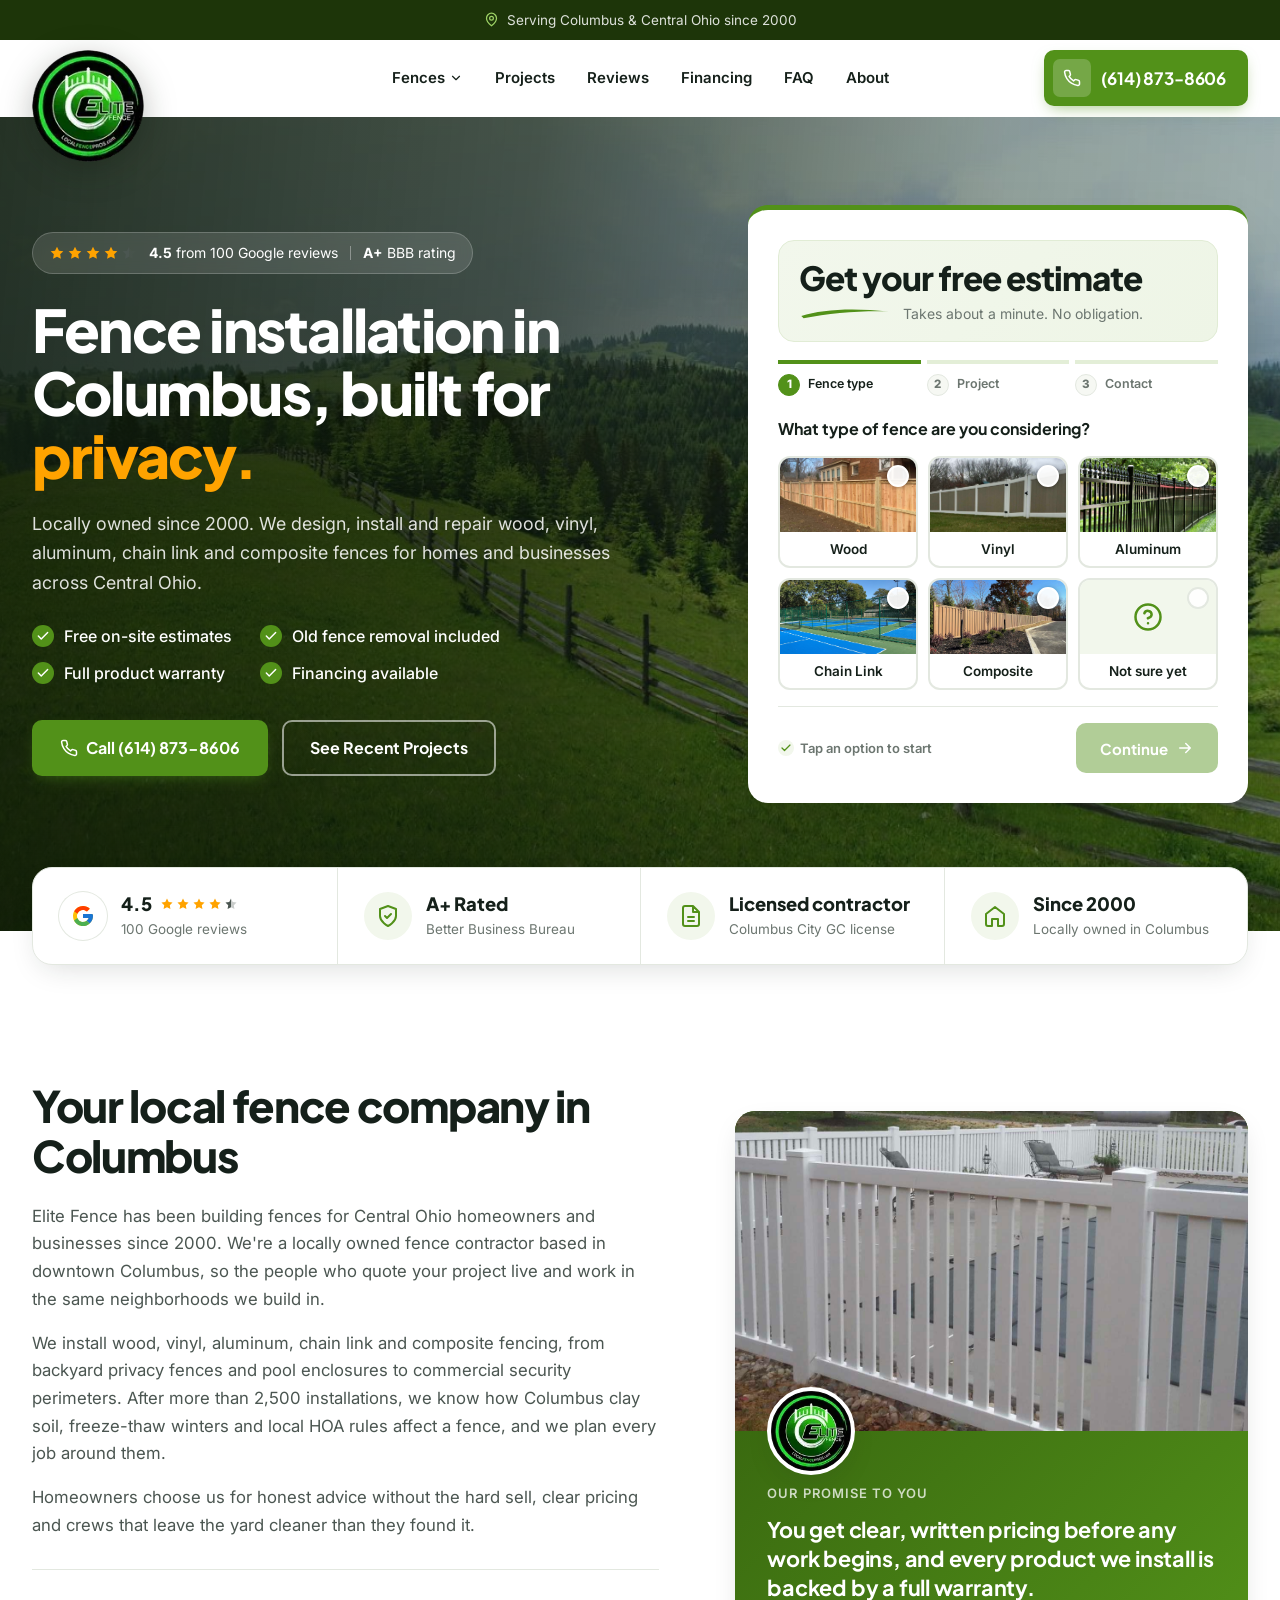
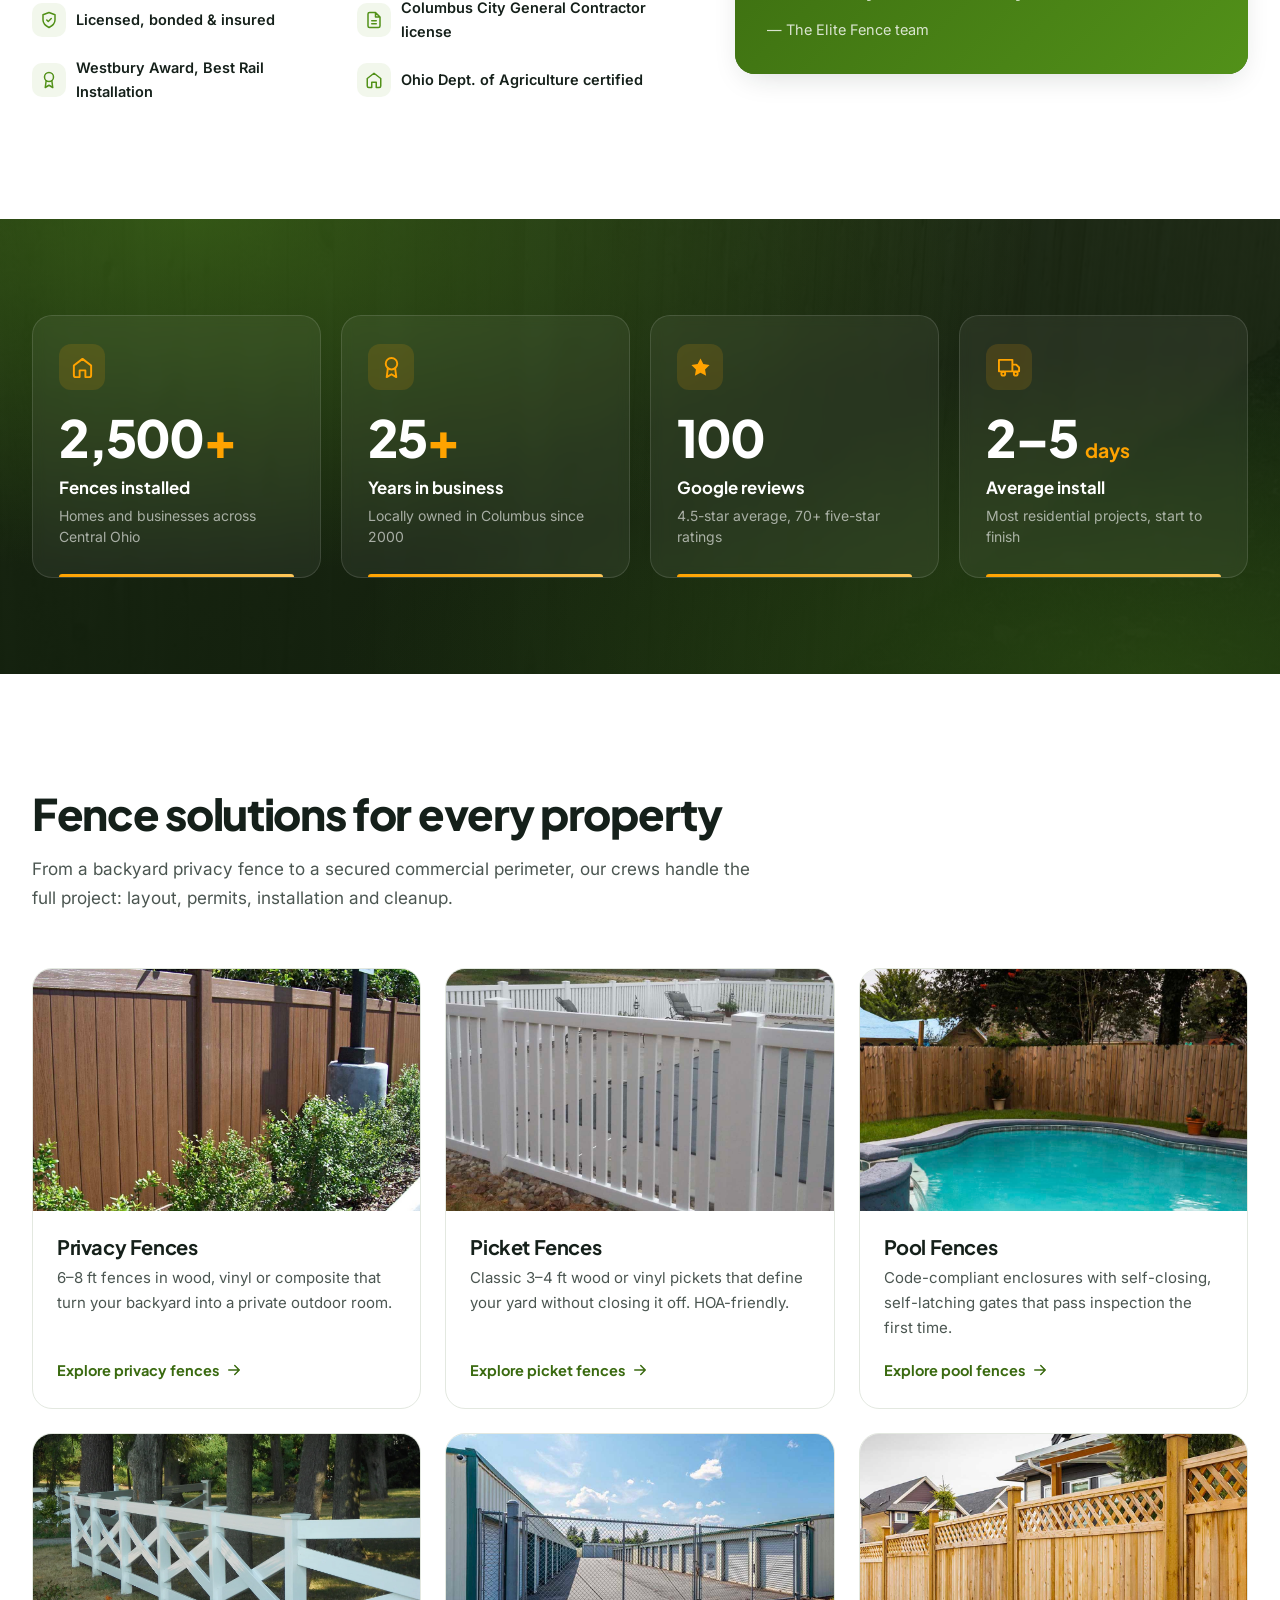
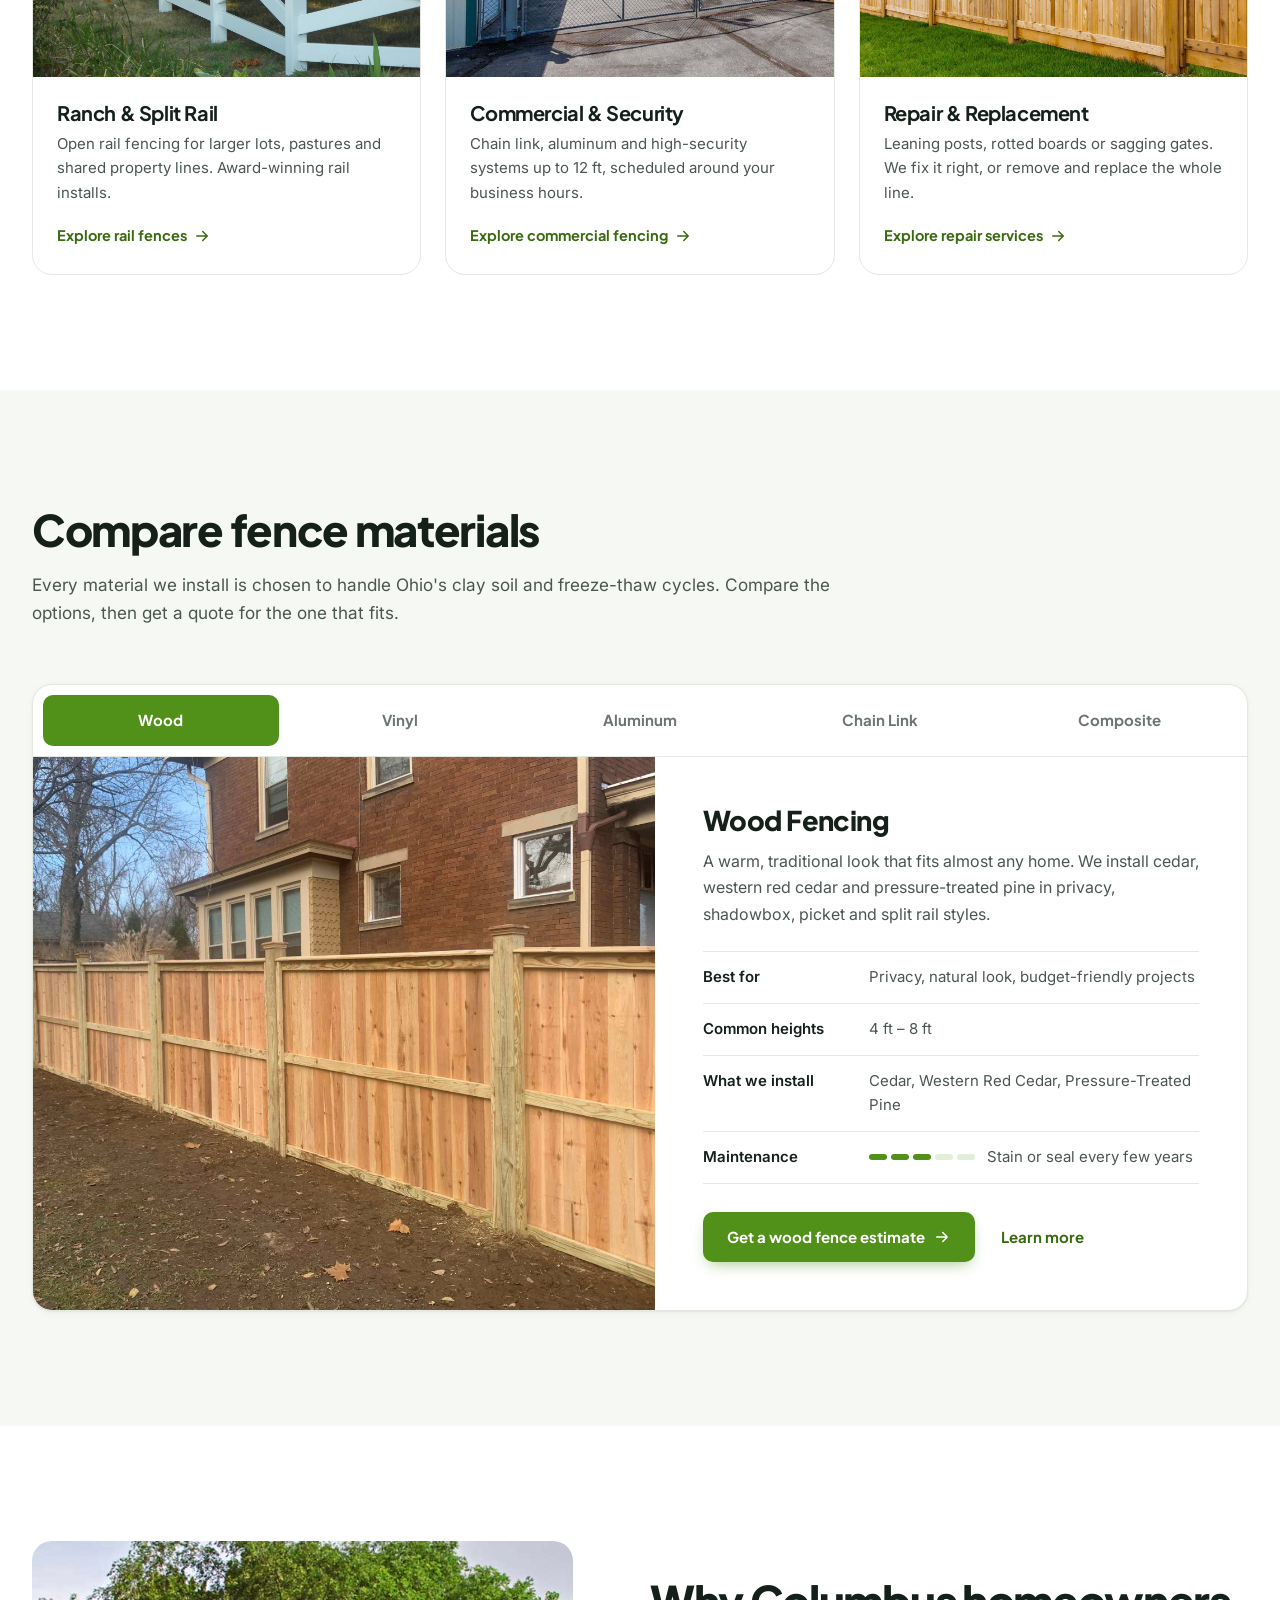
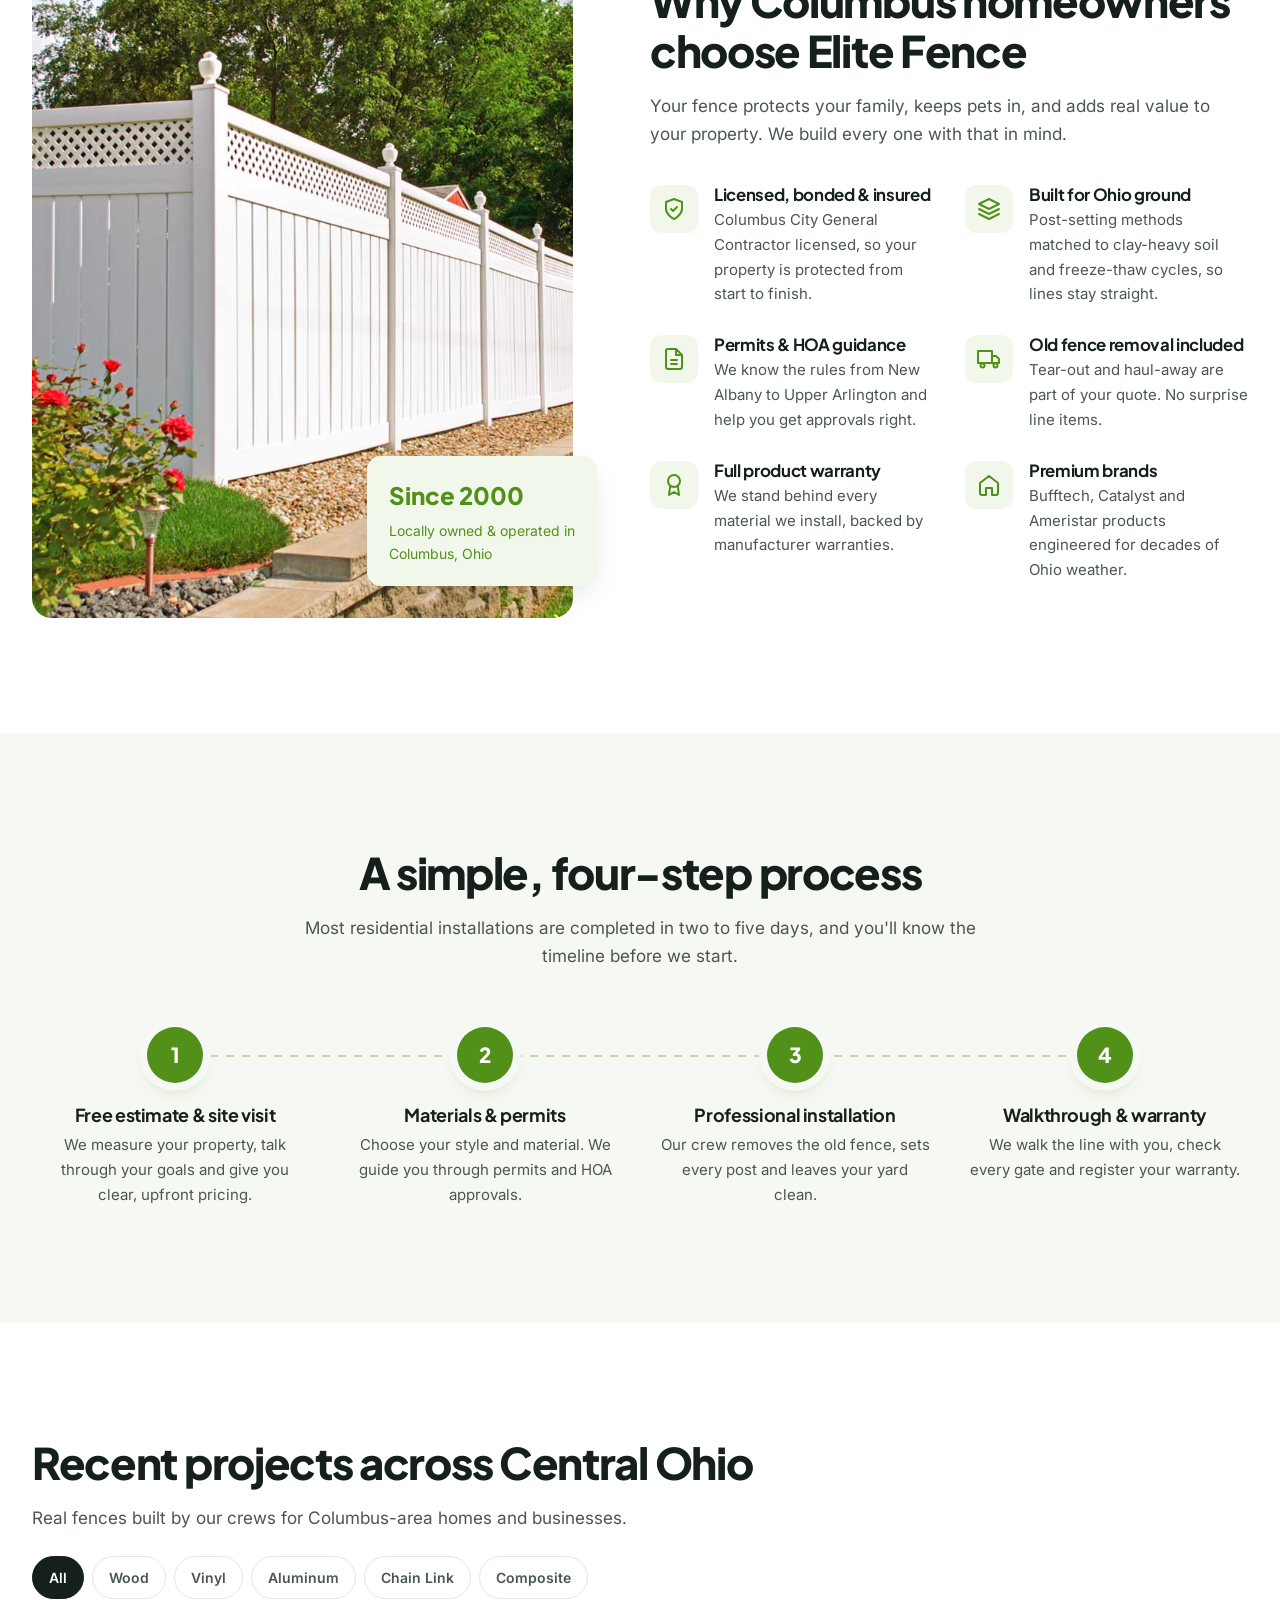
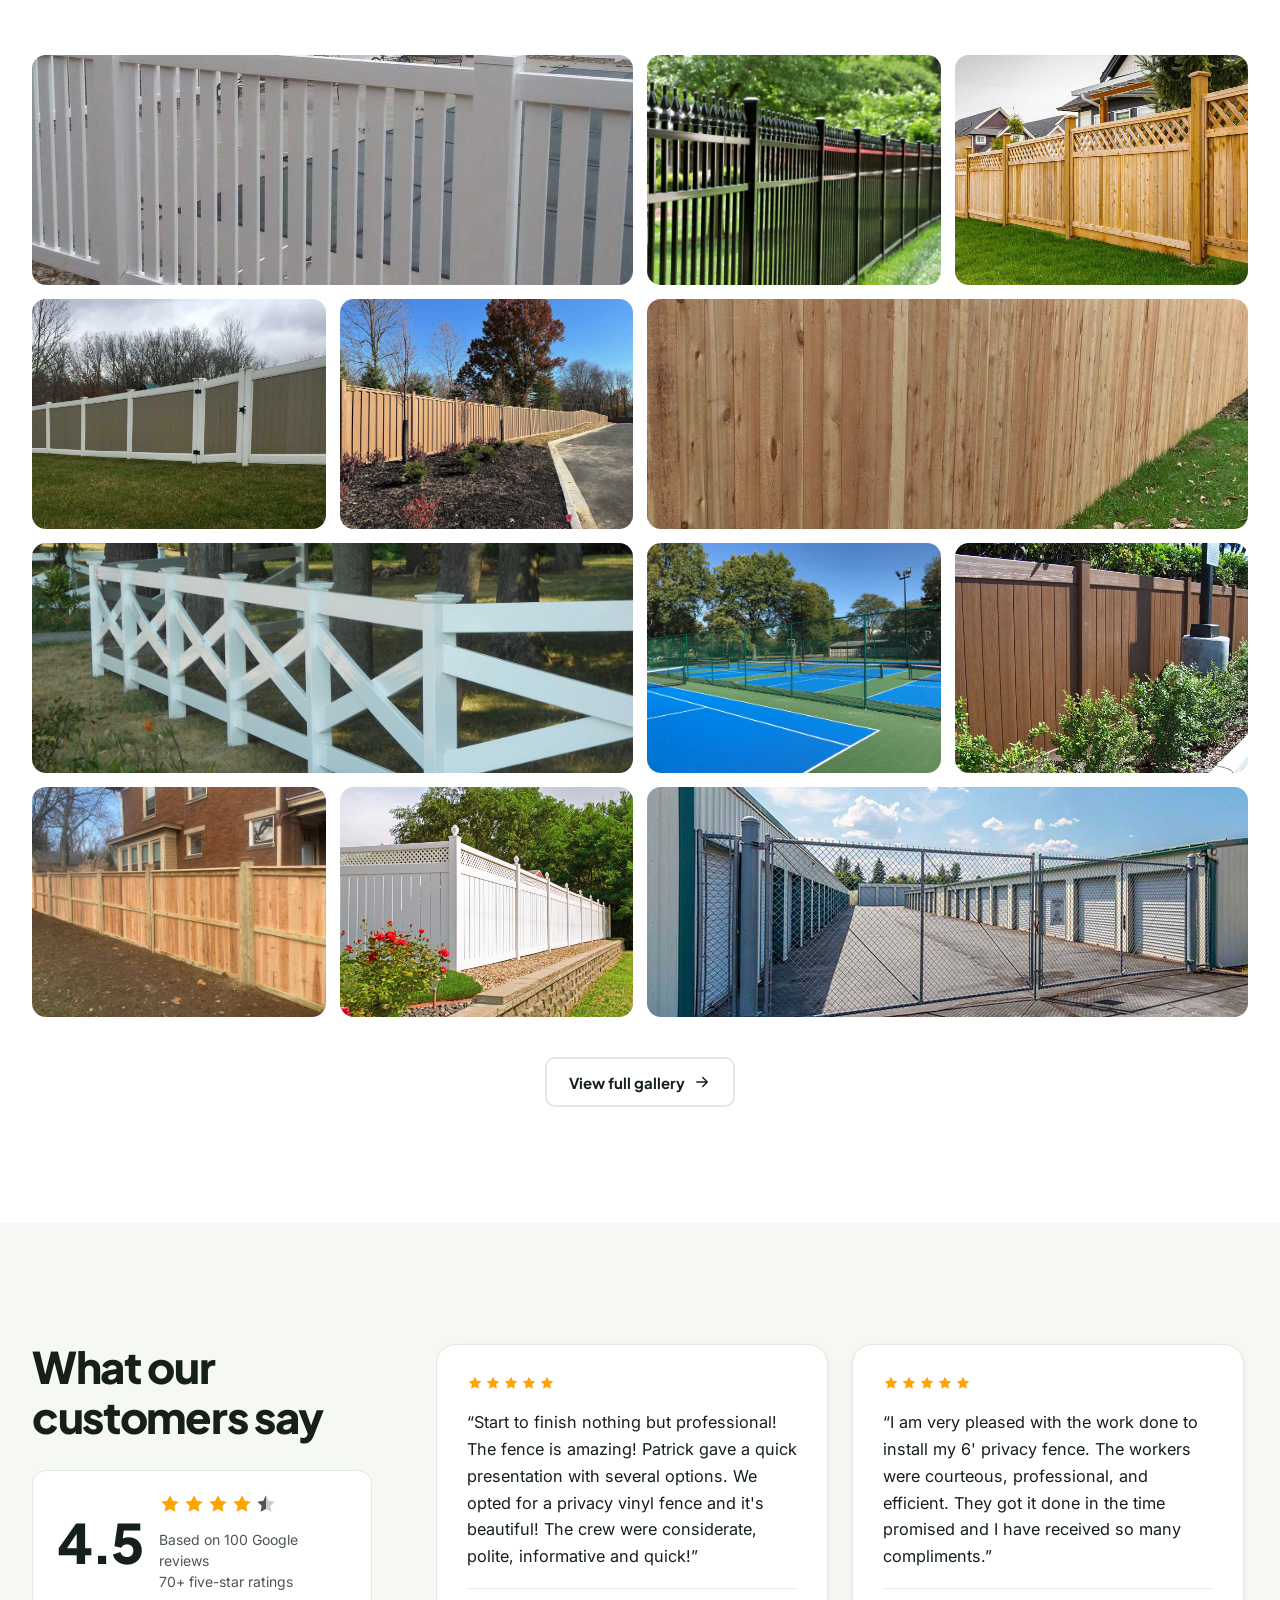
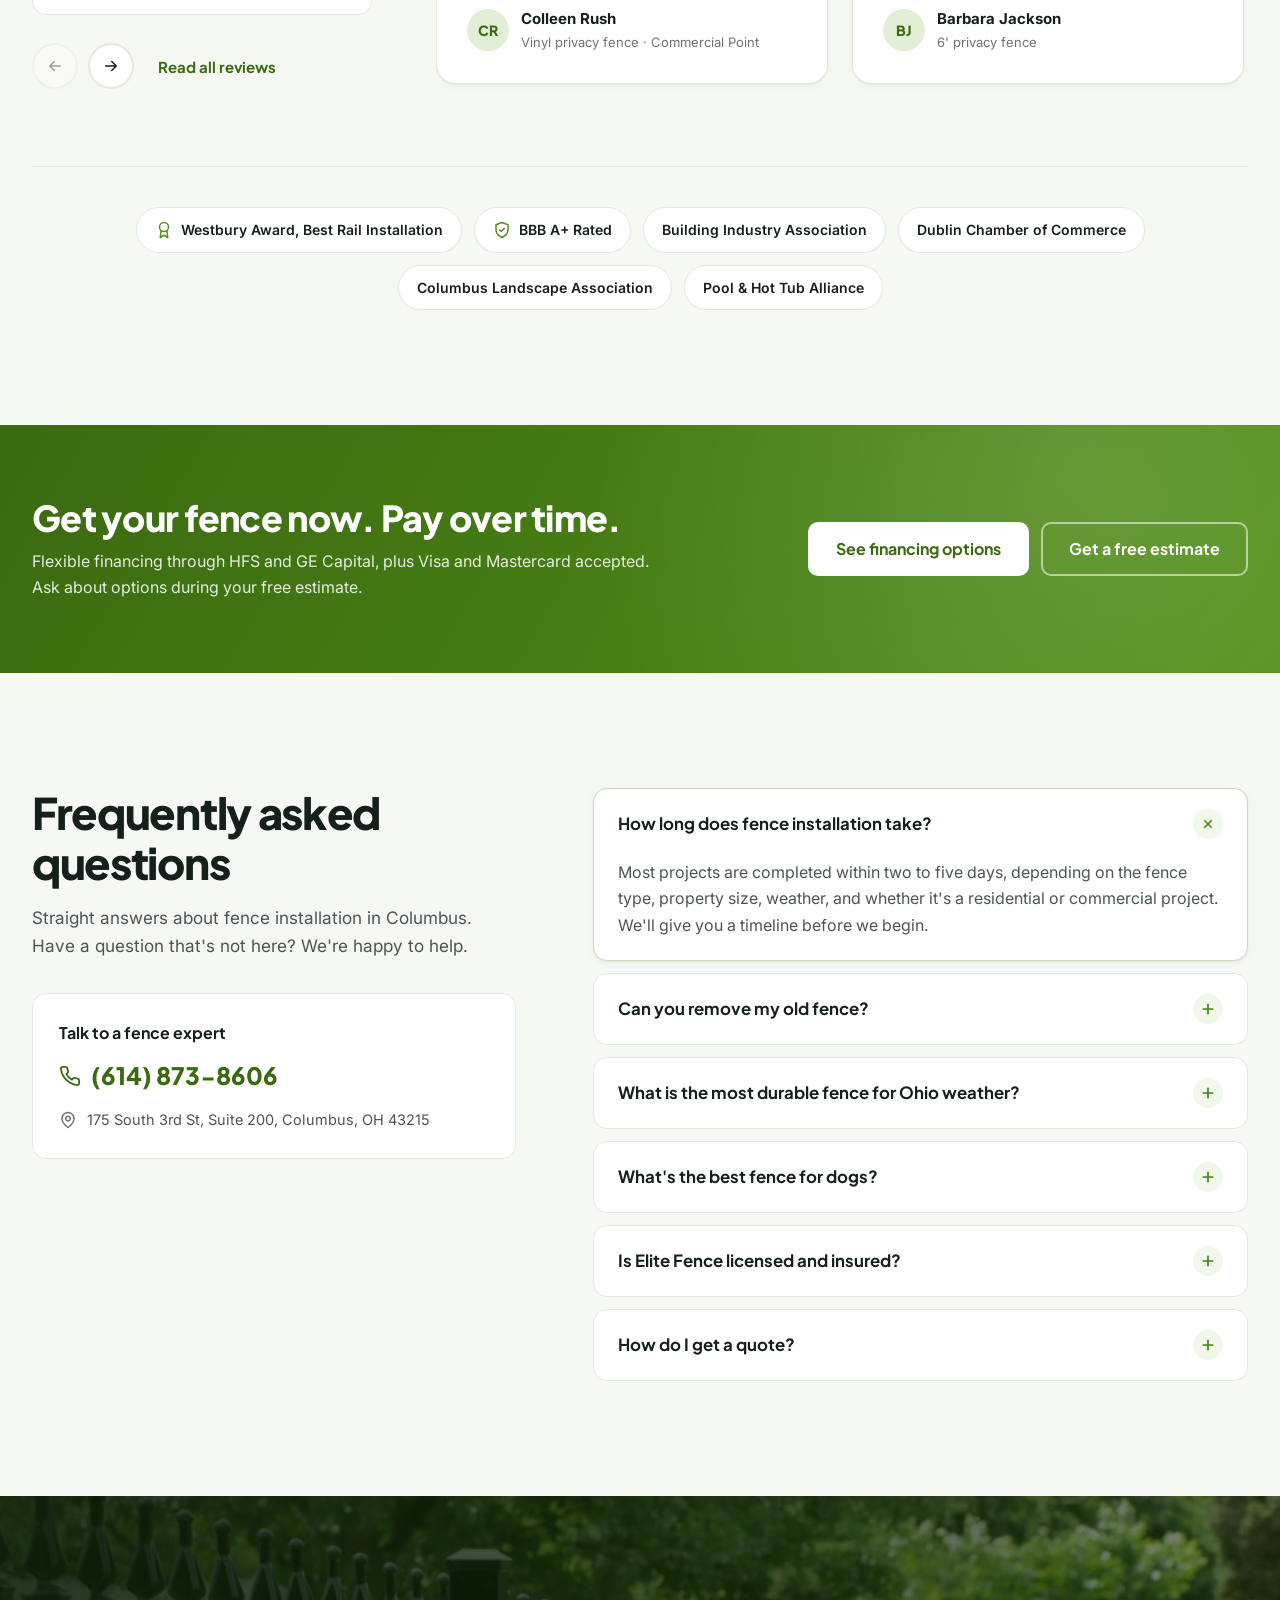
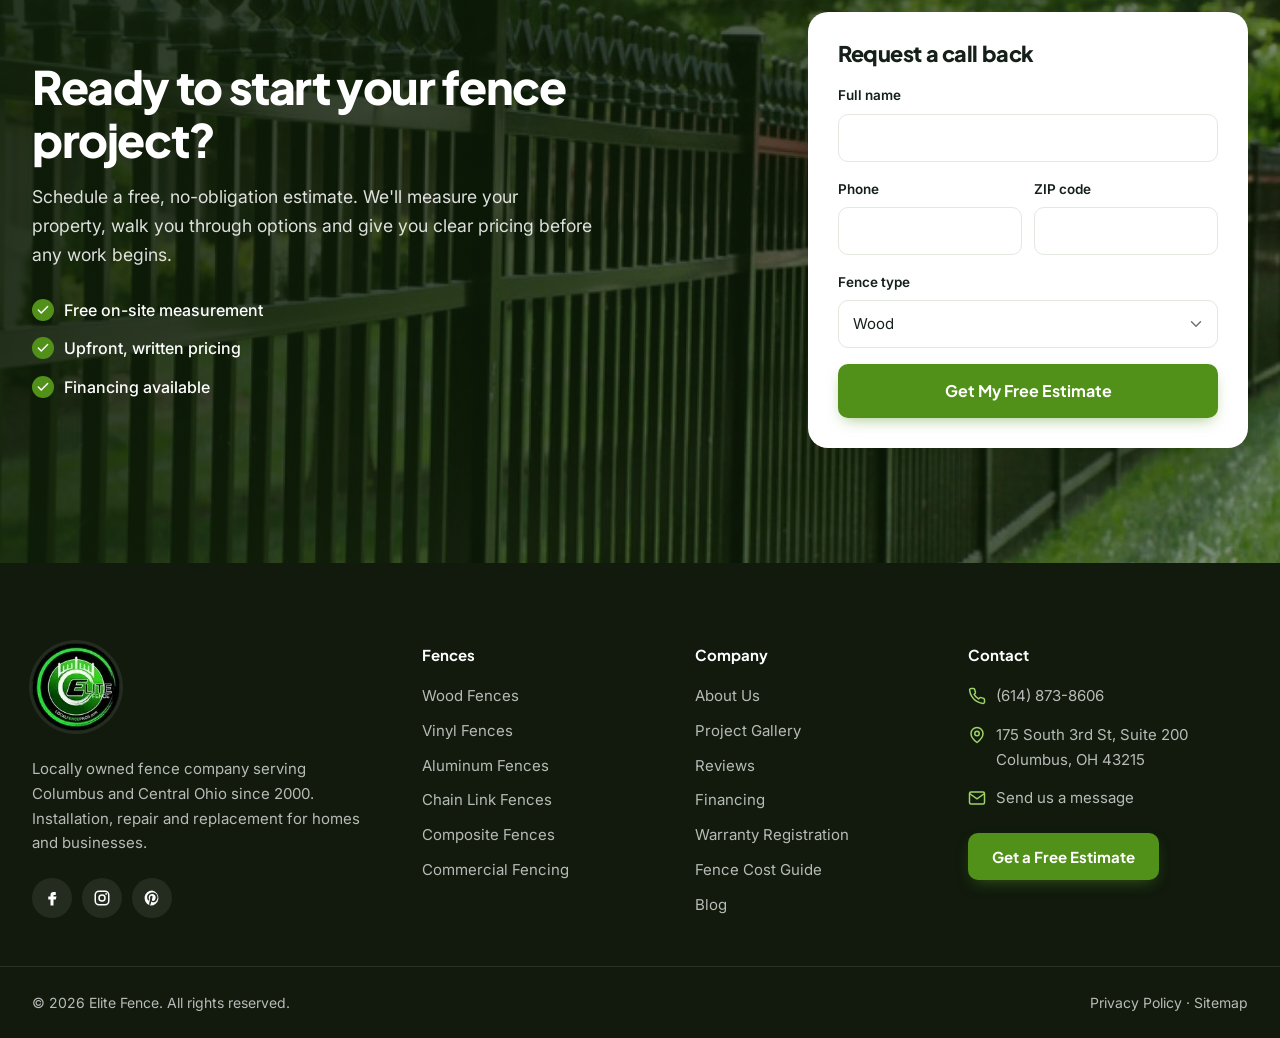
==== commit 78208d95: "update changes" ====
--- a/index.html
+++ b/index.html
@@ -67,9 +67,9 @@
 <div class="topbar">
   <div class="container topbar__inner">
     <!-- <p class="topbar__item"><svg class="ico"><use href="#i-shield"/></svg> Licensed, Bonded &amp; Insured</p> -->
-    <p class="topbar__item"></p>
-    <p class="topbar__item topbar__item--hide-sm"><svg class="ico"><use href="#i-pin"/></svg> Serving Columbus &amp; Central Ohio since 2000</p>
-    <a class="topbar__item topbar__phone" href="tel:+16148738606"><svg class="ico"><use href="#i-phone"/></svg> (614) 873-8606</a>
+    <!-- <p class="topbar__item"></p> -->
+    <p class="topbar__item"><svg class="ico"><use href="#i-pin"/></svg> Serving Columbus &amp; Central Ohio since 2000</p>
+    <!-- <a class="topbar__item topbar__phone" href="tel:+16148738606"><svg class="ico"><use href="#i-phone"/></svg> (614) 873-8606</a> -->
   </div>
 </div>
 
@@ -113,8 +113,7 @@
     </nav>
 
     <div class="header__actions">
-      <a class="header__phone" href="tel:+16148738606"><svg class="ico"><use href="#i-phone"/></svg><span>(614) 873-8606</span></a>
-      <a class="btn btn--primary btn--sm" href="#estimate" data-focus-form>Free Estimate</a>
+      <a class="btn btn--primary header__call" href="tel:+16148738606" aria-label="Call Elite Fence at (614) 873-8606"><span class="header__call-icon"><svg class="ico"><use href="#i-phone"/></svg></span><span class="header__call-num">(614) 873-8606</span></a>
       <button class="menu-toggle" aria-label="Open menu" aria-expanded="false" aria-controls="mobile-nav"><svg class="ico"><use href="#i-menu"/></svg></button>
     </div>
   </div>
@@ -152,13 +151,7 @@
 
         <h1 class="hero__title" id="hero-title">
           Fence installation in Columbus, built for
-          <span class="rotator" aria-live="polite">
-            <span class="rotator__word is-active">privacy.</span>
-            <span class="rotator__word">your pets.</span>
-            <span class="rotator__word">pool safety.</span>
-            <span class="rotator__word">curb appeal.</span>
-            <span class="rotator__word">your business.</span>
-          </span>
+          <span class="hero__highlight">privacy.</span>
         </h1>
 
         <p class="hero__lead">Locally owned since 2000. We design, install and repair wood, vinyl, aluminum, chain link and composite fences for homes and businesses across Central Ohio.</p>
@@ -181,7 +174,7 @@
         <form class="quote__form" id="quote-form" novalidate>
           <div class="quote__head">
             <div class="quote__intro">
-              <span class="quote__badge"><svg class="ico"><use href="#i-file"/></svg> Free estimate form</span>
+              <!-- <span class="quote__badge"><svg class="ico"><use href="#i-file"/></svg> Free estimate form</span> -->
               <h2 class="quote__title">Get your free estimate</h2>
               <div class="quote__subrow">
                 <svg class="quote__swoosh" viewBox="0 0 120 16" aria-hidden="true"><path d="M3 12 C 30 3, 70 1, 117 6 C 80 5, 40 8, 6 15 Z"/></svg>
--- a/assets/css/style.css
+++ b/assets/css/style.css
@@ -28,7 +28,7 @@
   --font-head: "Plus Jakarta Sans", system-ui, -apple-system, "Segoe UI", Roboto, sans-serif;
   --font-body: "Inter", system-ui, -apple-system, "Segoe UI", Roboto, sans-serif;
 
-  --container: 1240px;
+  --container: 1300px;
   --gutter: clamp(16px, 4vw, 32px);
   --section-y: clamp(72px, 9vw, 120px);
   --header-h: 76px;
@@ -104,7 +104,7 @@
 
 /* ---------- Top bar ---------- */
 .topbar { background: var(--green-900); color: rgba(255, 255, 255, .85); font-size: 13.5px; }
-.topbar__inner { display: flex; align-items: center; justify-content: space-between; gap: 16px; min-height: 40px; }
+.topbar__inner { display: flex; align-items: center; justify-content: center; gap: 16px; min-height: 40px; }
 .topbar__item { display: inline-flex; align-items: center; gap: 8px; }
 .topbar__item .ico { width: 15px; height: 15px; color: #9ed366; }
 .topbar__phone { font-weight: 600; color: #fff; }
@@ -117,7 +117,8 @@
   backdrop-filter: saturate(1.4) blur(10px);
 }
 .header.is-scrolled { box-shadow: 0 6px 24px -12px rgba(21, 32, 26, .25); border-color: var(--line); }
-.header__inner { display: flex; align-items: center; gap: 24px; height: var(--header-h); transition: height .35s ease; }
+/* Logo | menu | call button: equal outer columns keep the menu centered on the page */
+.header__inner { display: grid; grid-template-columns: 1fr auto 1fr; align-items: center; gap: 24px; height: var(--header-h); transition: height .35s ease; }
 .header.is-scrolled .header__inner { height: var(--header-h-sm); }
 
 .logo { display: inline-flex; align-items: center; gap: 12px; color: var(--ink); flex: none; }
@@ -139,7 +140,7 @@
 .logo--light { color: #fff; }
 .logo--light .logo__text small { color: rgba(255, 255, 255, .6); }
 
-.nav { margin-left: auto; }
+.nav { justify-self: center; }
 .nav__list { display: flex; align-items: center; gap: 4px; }
 .nav__item { position: relative; }
 .nav__link {
@@ -162,10 +163,14 @@
 .dropdown a { display: block; padding: 7px 0; font-weight: 500; color: var(--ink); }
 .dropdown a:hover { color: var(--green); }
 
-.header__actions { display: flex; align-items: center; gap: 16px; }
-.header__phone { display: inline-flex; align-items: center; gap: 8px; font-family: var(--font-head); font-weight: 700; color: var(--ink); }
-.header__phone .ico { color: var(--green); }
-.header__phone:hover { color: var(--green-700); }
+.header__actions { display: flex; align-items: center; justify-content: flex-end; gap: 16px; }
+.header__call { gap: 10px; padding: 7px 20px 7px 7px; font-size: 17px; letter-spacing: -0.01em; border-radius: 10px; }
+.header__call-icon { display: grid; place-items: center; width: 38px; height: 38px; border-radius: 7px; background: rgba(255, 255, 255, .2); }
+.header__call-icon .ico { width: 18px; height: 18px; }
+.header__call:hover .header__call-icon { animation: ring .5s ease; }
+@keyframes ring { 0%, 100% { transform: rotate(0); } 25% { transform: rotate(-14deg); } 75% { transform: rotate(14deg); } }
+.header.is-scrolled .header__call { padding-block: 6px; }
+.header.is-scrolled .header__call-icon { width: 34px; height: 34px; }
 .menu-toggle { display: none; width: 44px; height: 44px; place-items: center; border-radius: 10px; border: 1px solid var(--line); }
 .menu-toggle .ico { width: 22px; height: 22px; }
 
@@ -188,10 +193,10 @@
     linear-gradient(95deg, rgba(10, 22, 6, .86) 0%, rgba(10, 22, 6, .70) 40%, rgba(10, 22, 6, .35) 75%, rgba(10, 22, 6, .25) 100%),
     linear-gradient(0deg, rgba(10, 22, 6, .45) 0%, rgba(10, 22, 6, 0) 35%);
 }
-.hero__grid { display: grid; grid-template-columns: minmax(0, 1.1fr) minmax(0, 470px); gap: clamp(32px, 5vw, 72px); align-items: center; }
+.hero__grid { display: grid; grid-template-columns: minmax(0, 1.1fr) minmax(0, 500px); gap: clamp(32px, 5vw, 72px); align-items: center; }
 
 .hero__rating {
-  display: inline-flex; flex-wrap: wrap; align-items: center; gap: 10px 12px; font-size: 14px;
+  display: inline-flex; flex-wrap: nowrap; align-items: center; gap: 10px 12px; font-size: 14px;
   padding: 8px 16px; border-radius: 999px; background: rgba(255, 255, 255, .12); border: 1px solid rgba(255, 255, 255, .2);
   backdrop-filter: blur(6px); margin-bottom: 24px;
 }
@@ -199,13 +204,7 @@
 .hero__rating-sep { width: 1px; height: 14px; background: rgba(255, 255, 255, .35); }
 
 .hero__title { color: #fff; font-size: clamp(2.3rem, 4.6vw, 3.9rem); font-weight: 800; line-height: 1.07; letter-spacing: -0.03em; }
-.rotator { display: inline-grid; vertical-align: bottom; color: var(--amber); }
-.rotator__word {
-  grid-area: 1 / 1; white-space: nowrap; opacity: 0; transform: translateY(.45em);
-  transition: opacity .45s ease, transform .45s ease;
-}
-.rotator__word.is-active { opacity: 1; transform: none; }
-.rotator__word.is-leaving { opacity: 0; transform: translateY(-.45em); }
+.hero__highlight { color: var(--amber); }
 
 .hero__lead { margin-top: 22px; font-size: clamp(1.02rem, 1.4vw, 1.15rem); color: rgba(255, 255, 255, .86); max-width: 580px; }
 .hero__checks { display: grid; grid-template-columns: repeat(2, max-content); gap: 10px 28px; margin-top: 26px; font-weight: 500; }
@@ -232,7 +231,7 @@
   background: linear-gradient(135deg, var(--green-50), #eef5e6); border: 1px solid #e1ecd5;
 }
 .quote__intro .quote__badge { background: #fff; box-shadow: 0 1px 3px rgba(21, 32, 26, .08); }
-.quote__title { font-size: clamp(1.55rem, 2.2vw, 1.85rem); font-weight: 800; letter-spacing: -0.03em; line-height: 1.1; }
+.quote__title { font-size: clamp(1.55rem, 2.6vw, 2.4rem); font-weight: 800; letter-spacing: -0.03em; line-height: 1.1; }
 .quote__subrow { display: flex; align-items: center; gap: 12px; margin-top: 6px; }
 .quote__swoosh { flex: none; width: 92px; height: 14px; fill: var(--green); }
 .quote__sub { font-size: 14px; color: var(--muted); }
@@ -877,14 +876,14 @@
    ========================================================= */
 @media (max-width: 1180px) {
   .nav__link { padding: 10px 10px; }
-  .header__phone span { display: none; }
+  .header__call { font-size: 16px; }
 }
 
 @media (max-width: 1024px) {
   .nav { display: none; }
   .menu-toggle { display: grid; }
+  .header__inner { grid-template-columns: auto 1fr; }
   .header__actions { margin-left: auto; }
-  .header__phone span { display: inline; }
 
   .hero { min-height: 0; }
   .hero__grid { grid-template-columns: 1fr; }
@@ -935,7 +934,7 @@
   .topbar__item--hide-sm { display: none; }
   .logo__mark { width: 36px; height: 36px; }
   .logo__text { font-size: 18px; }
-  .header__phone, .header__actions > .btn { display: none; }
+  .header__call { display: none; }
 
   .hero { padding-bottom: 88px; }
   .hero__checks { grid-template-columns: 1fr; }
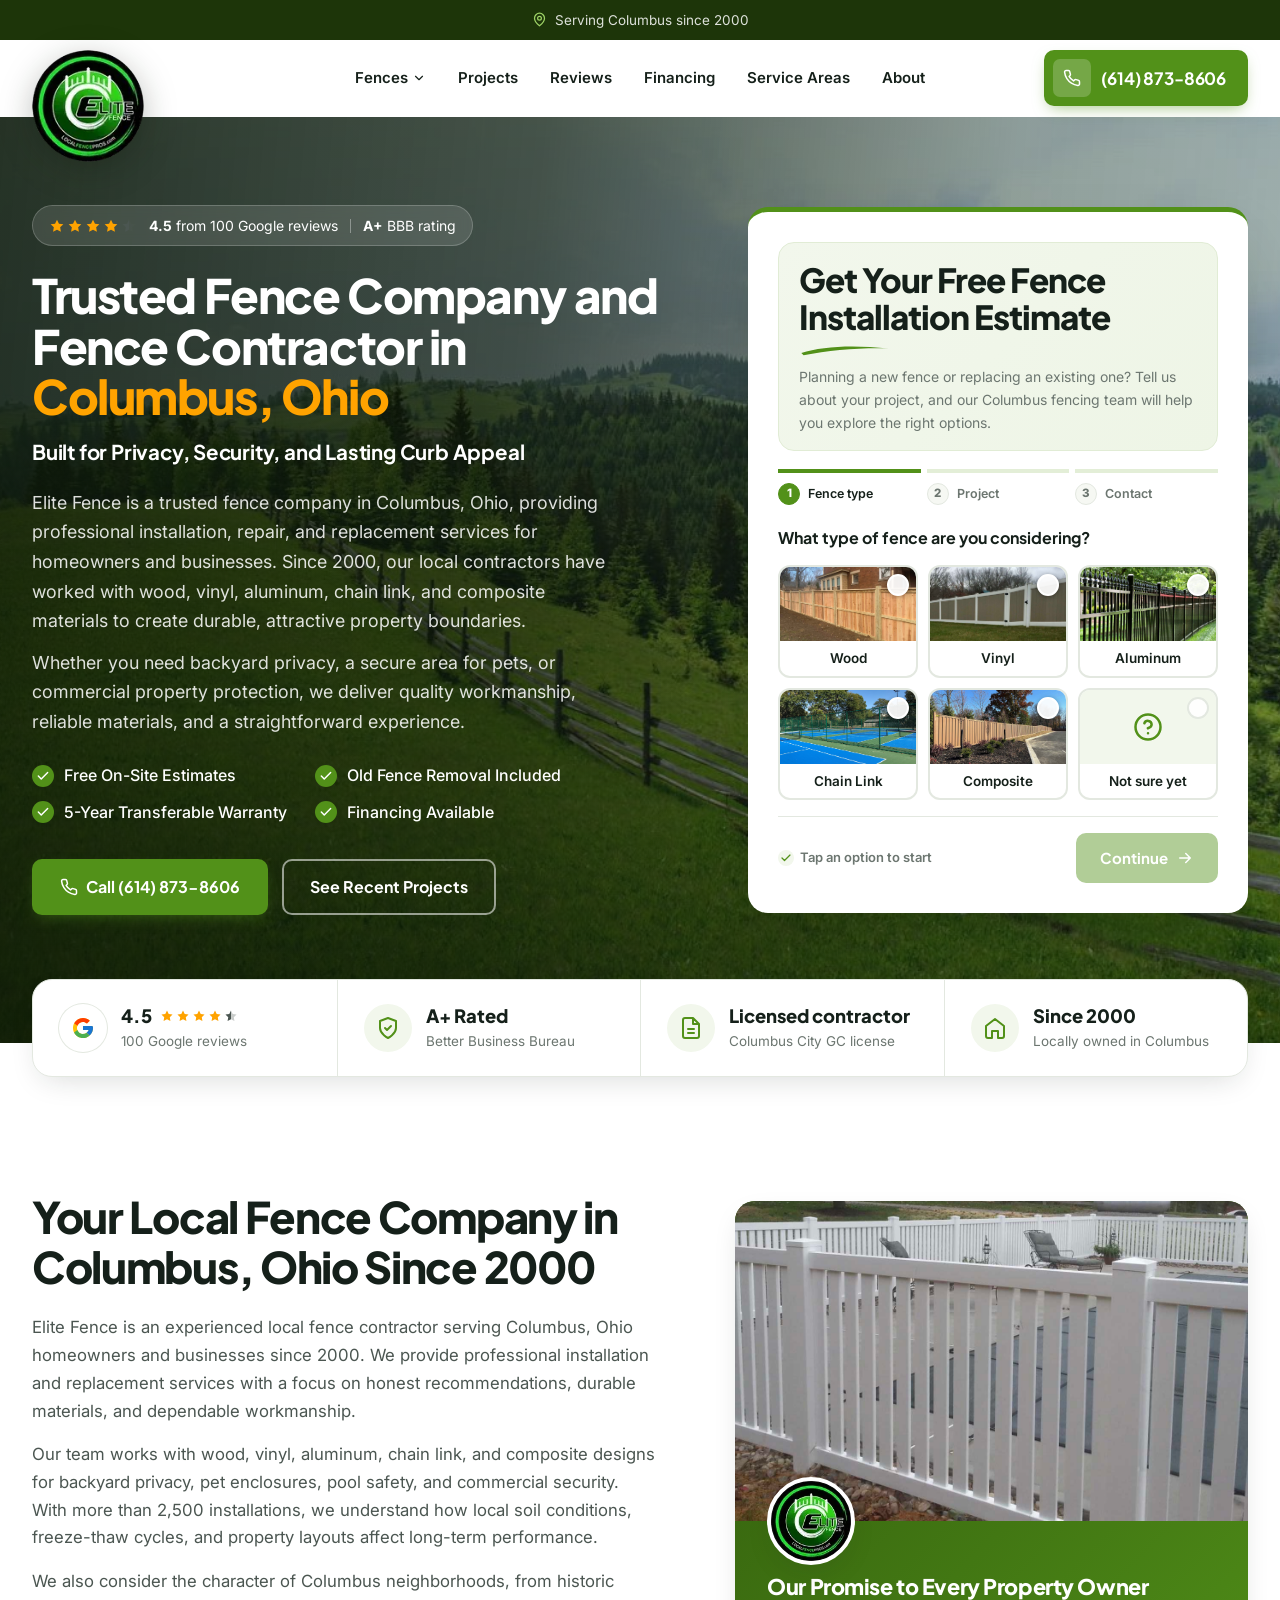
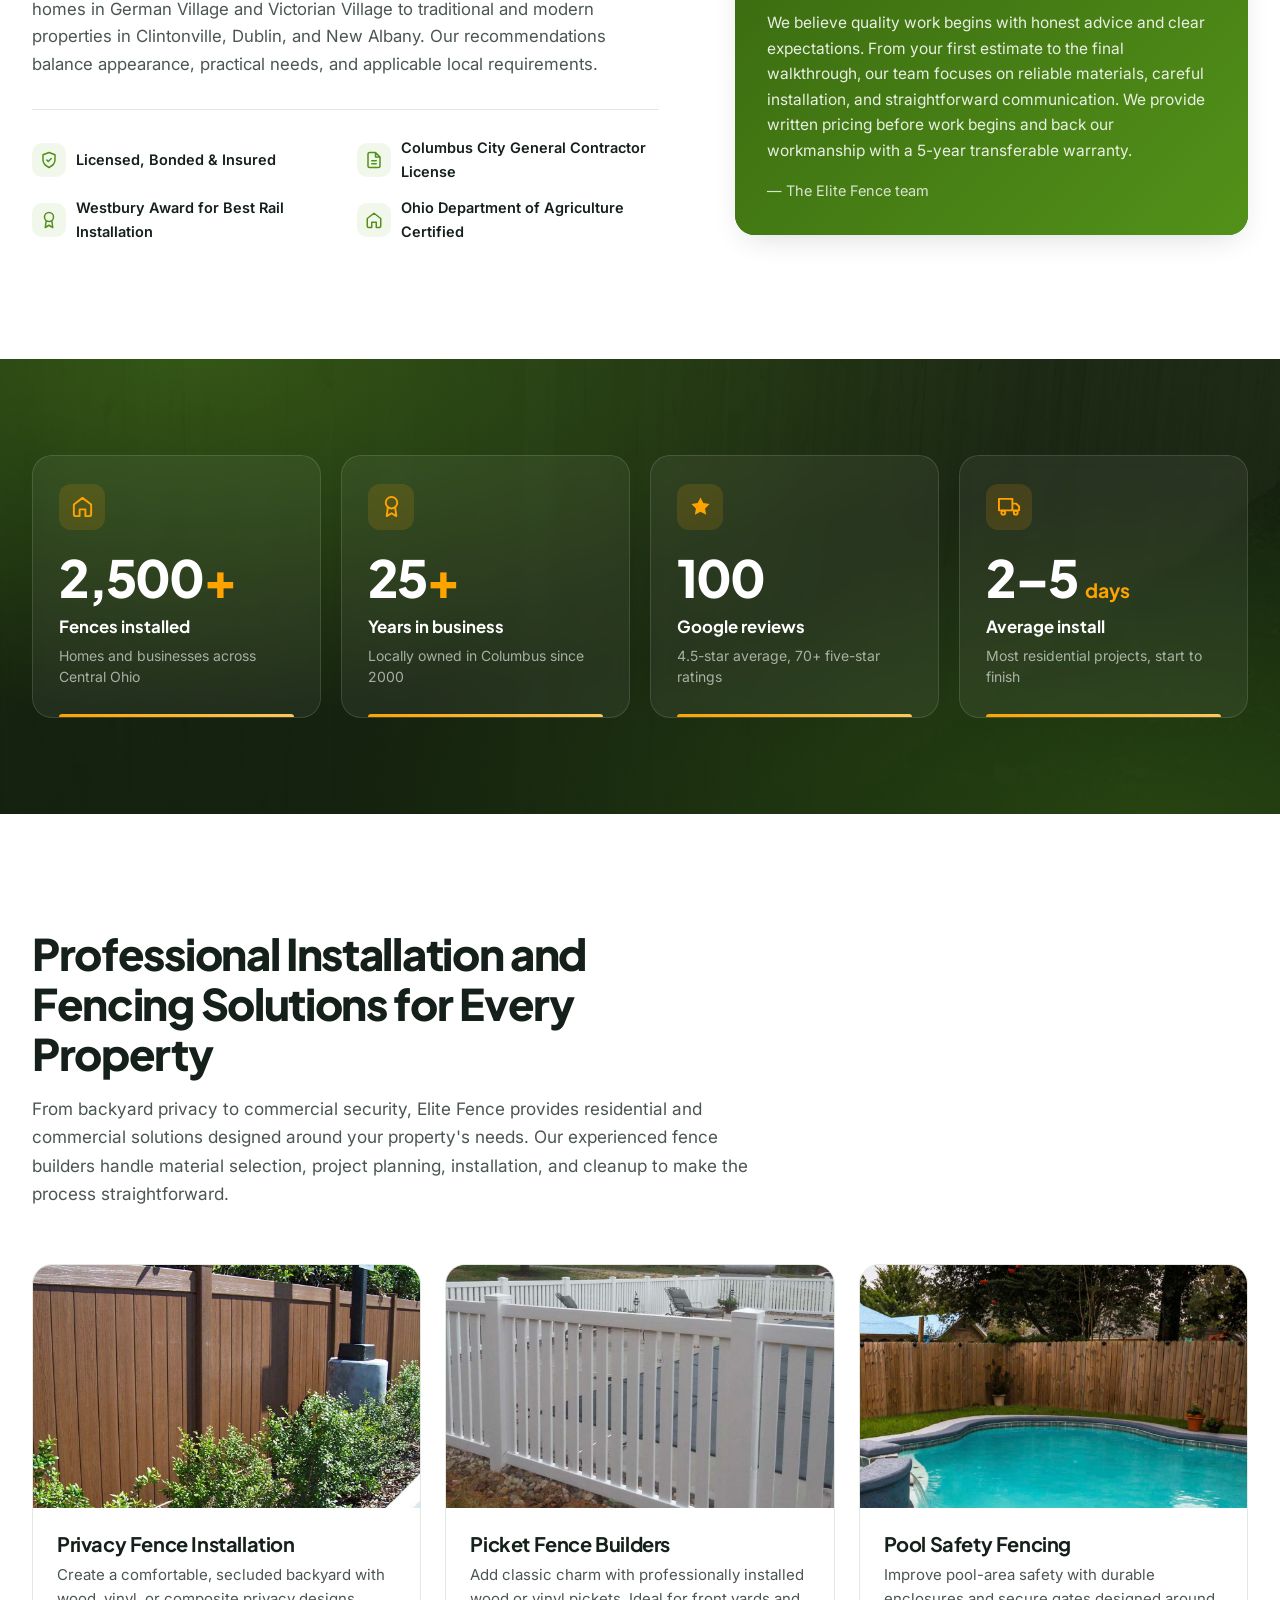
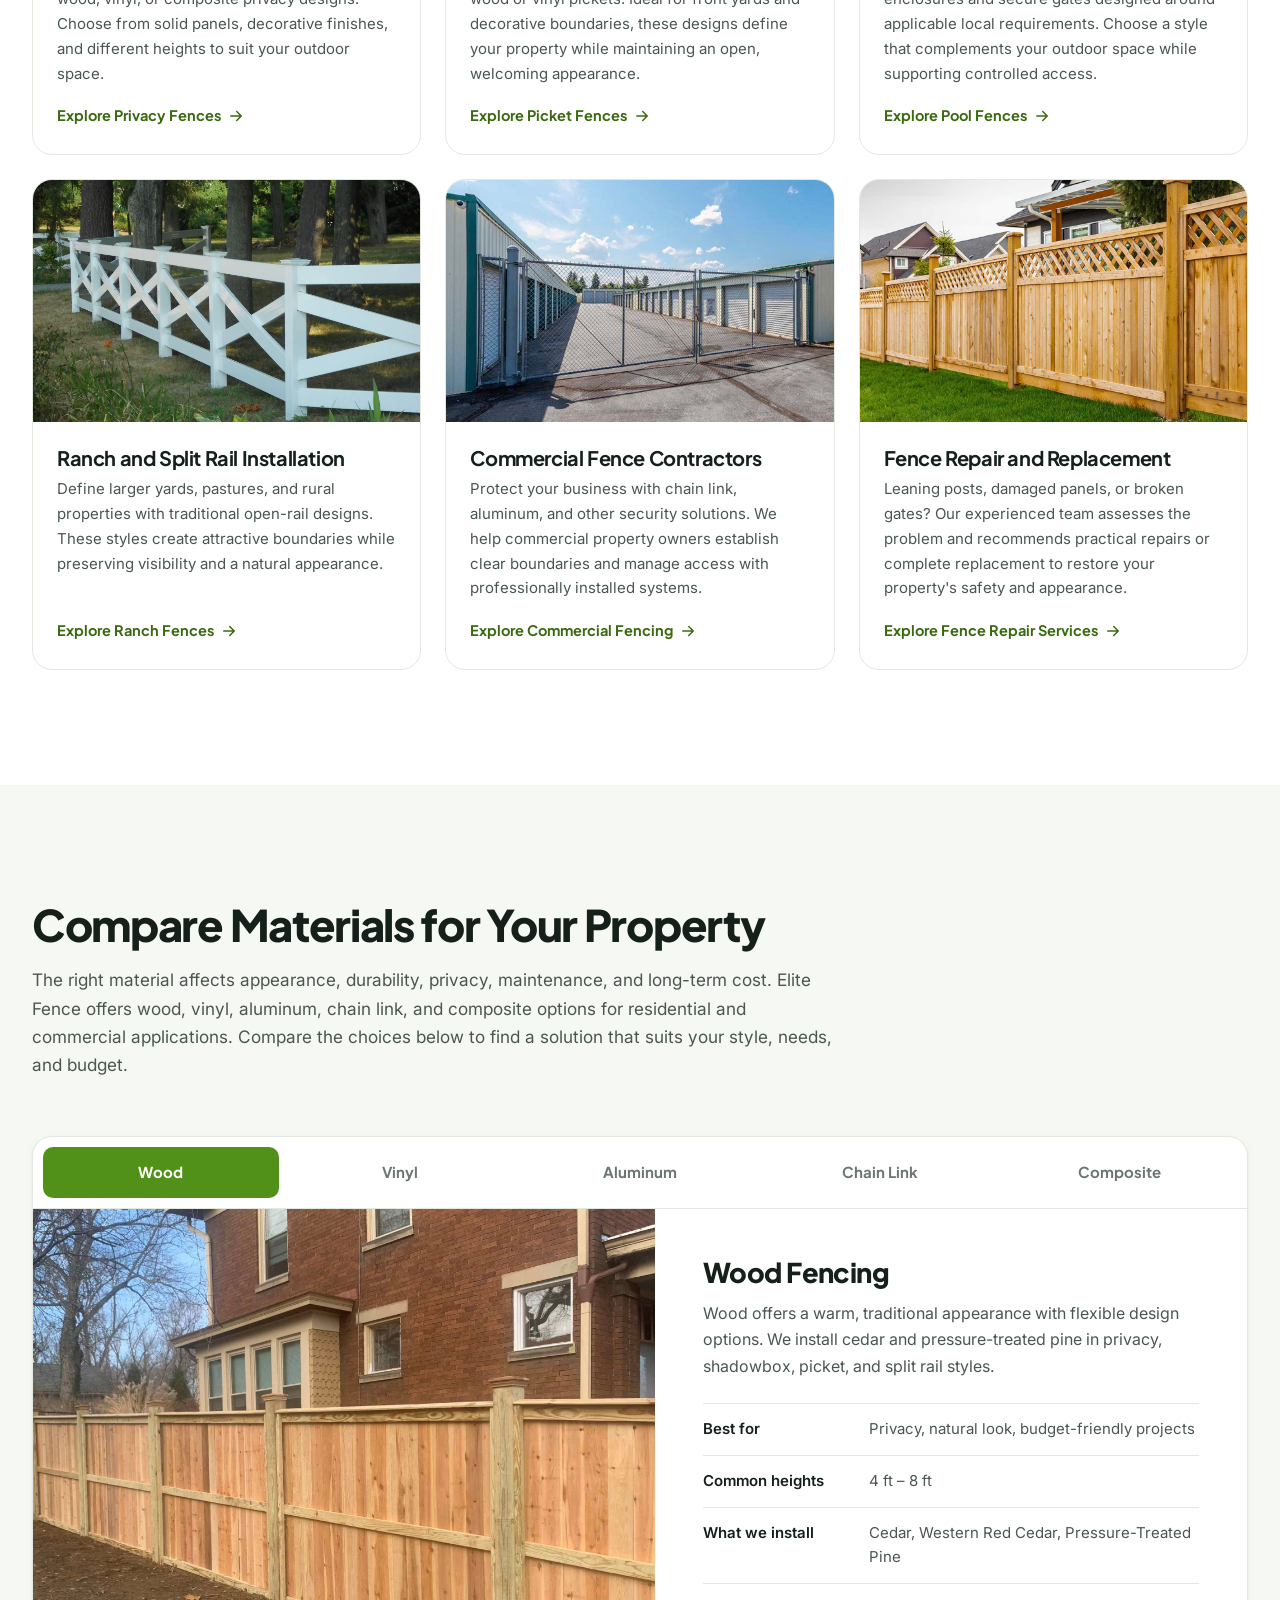
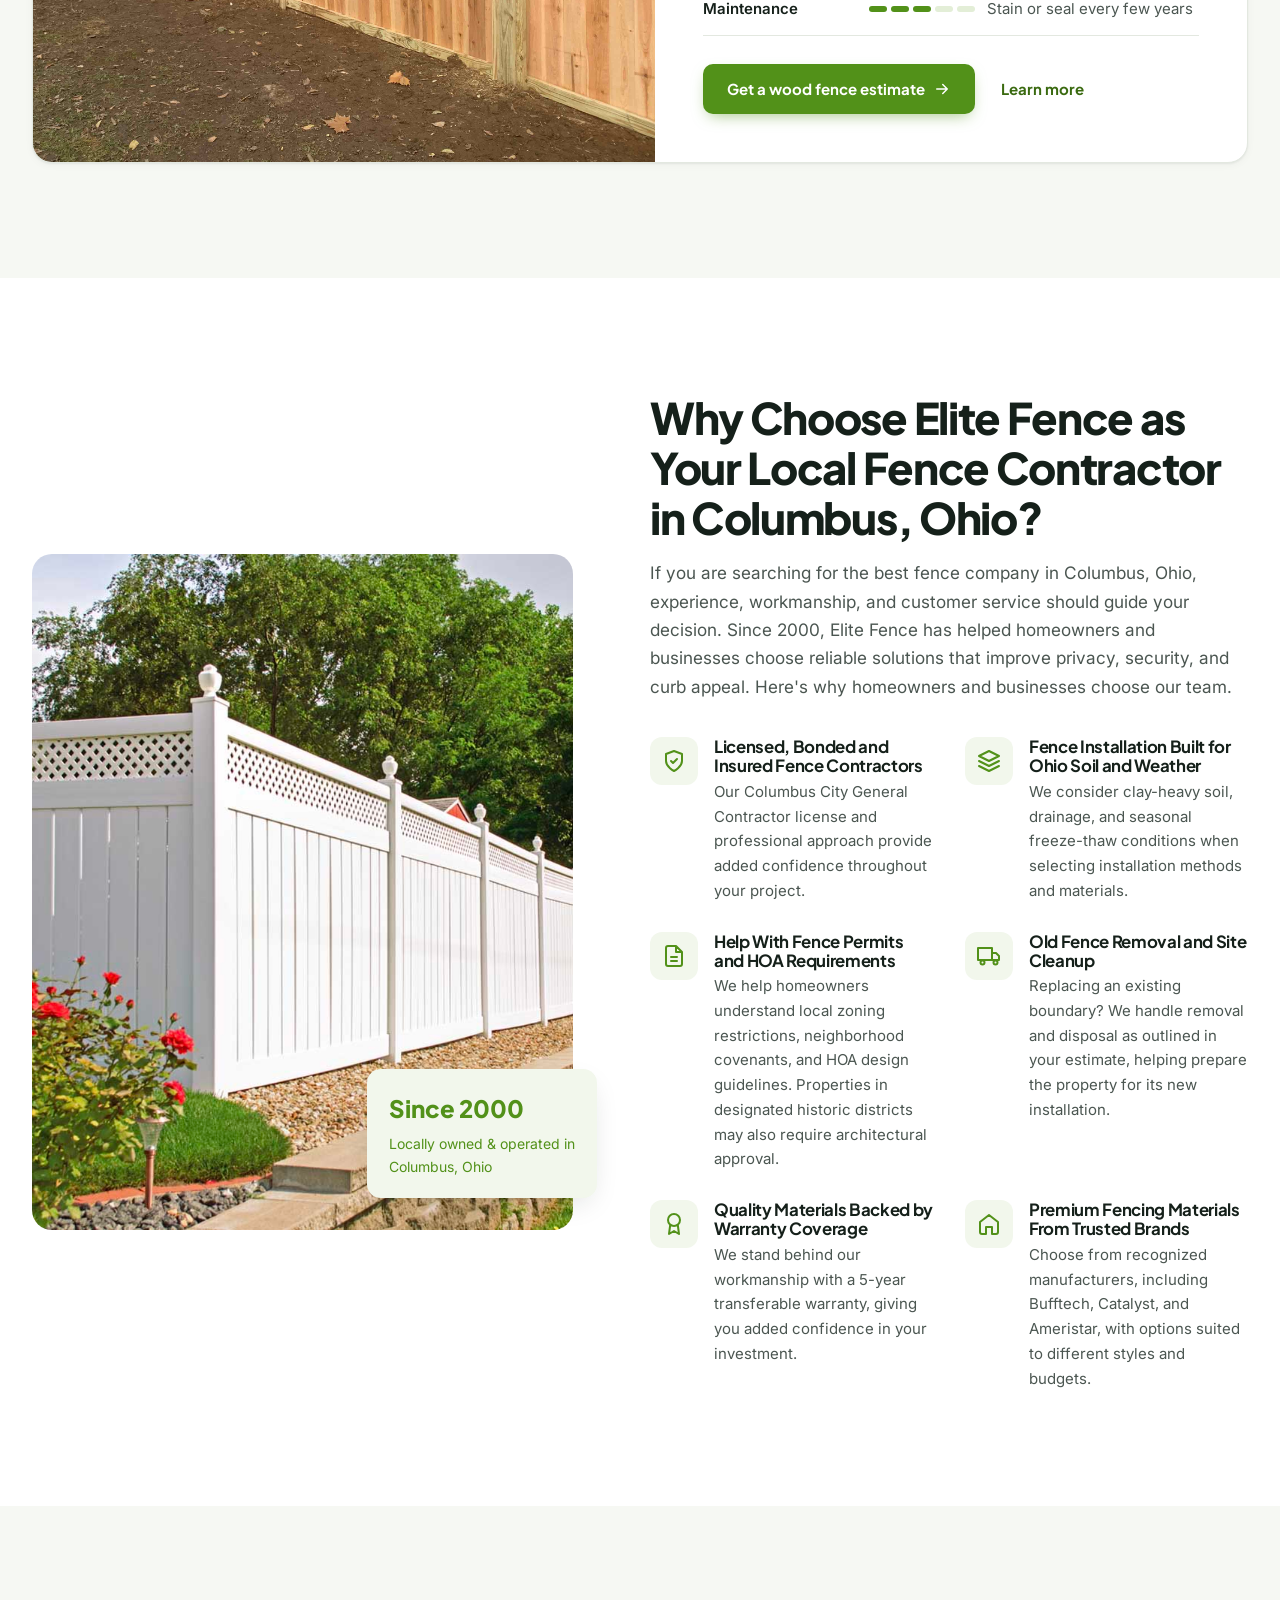
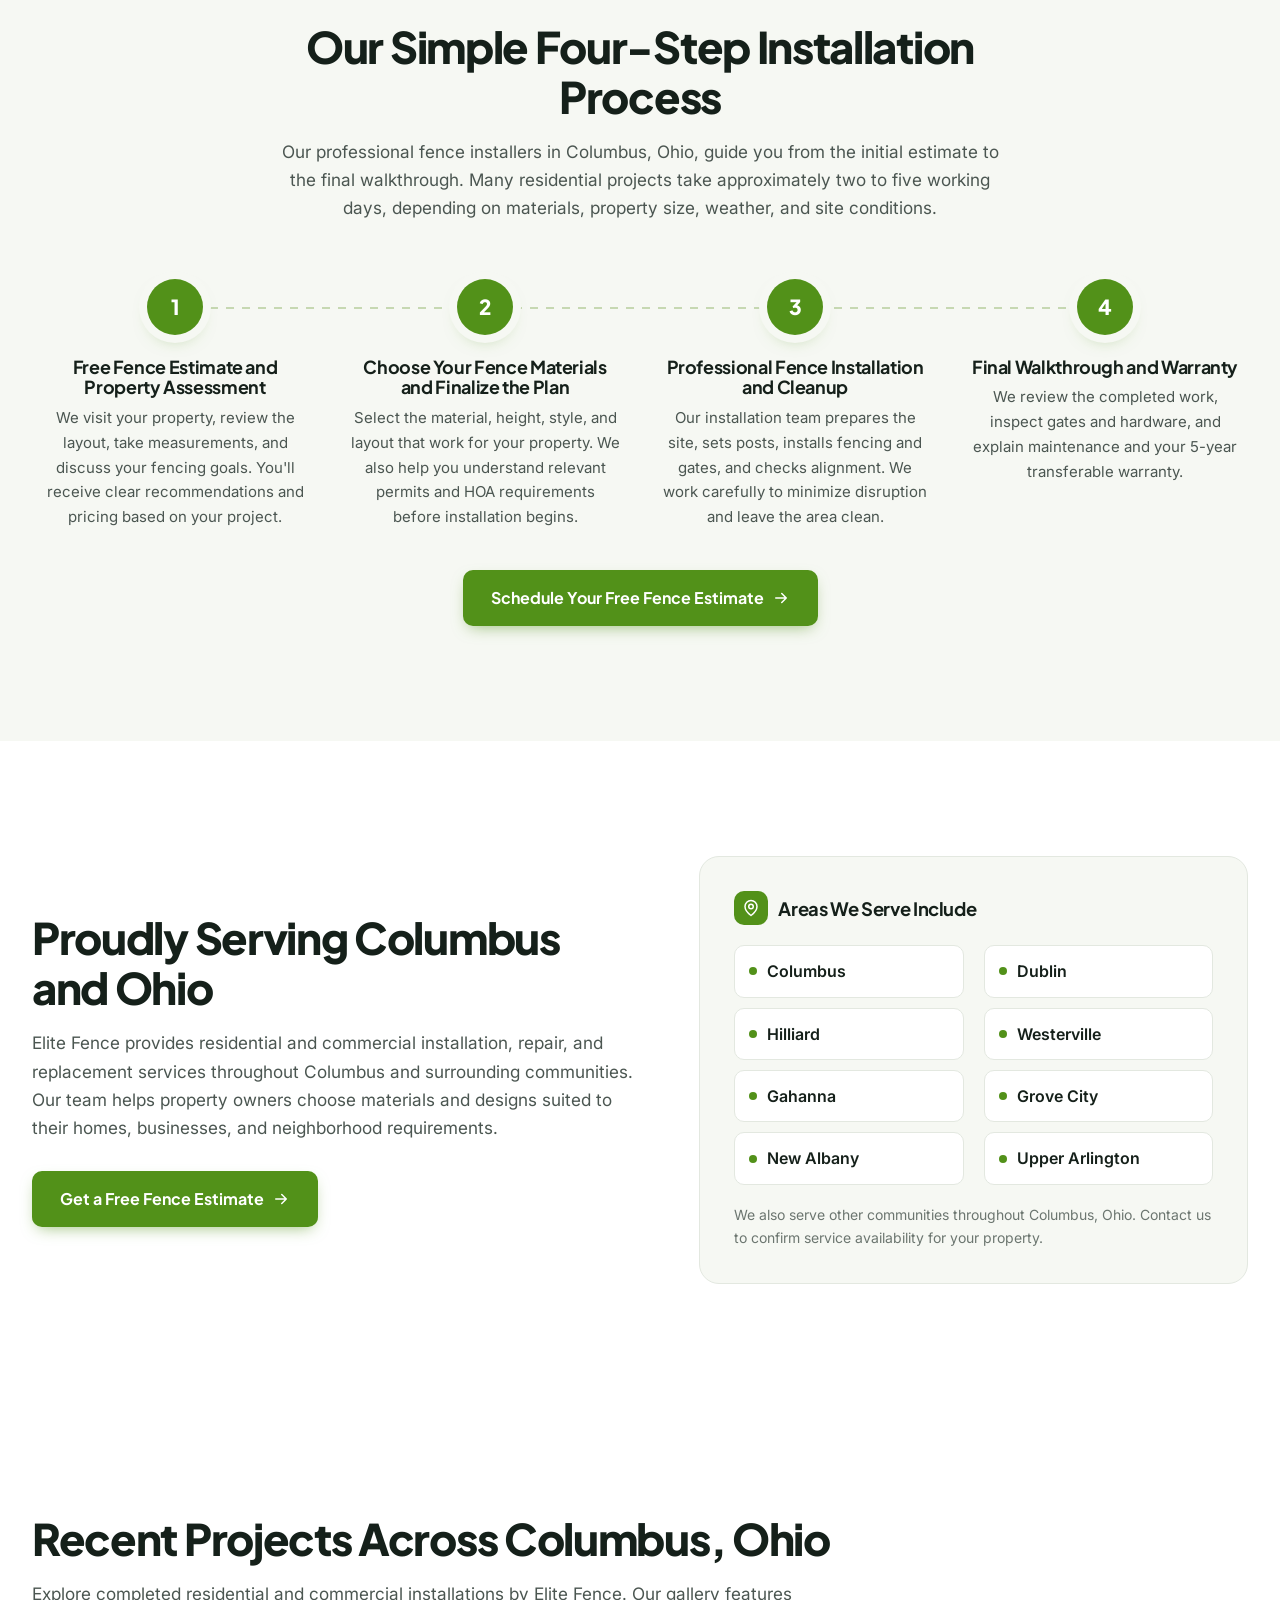
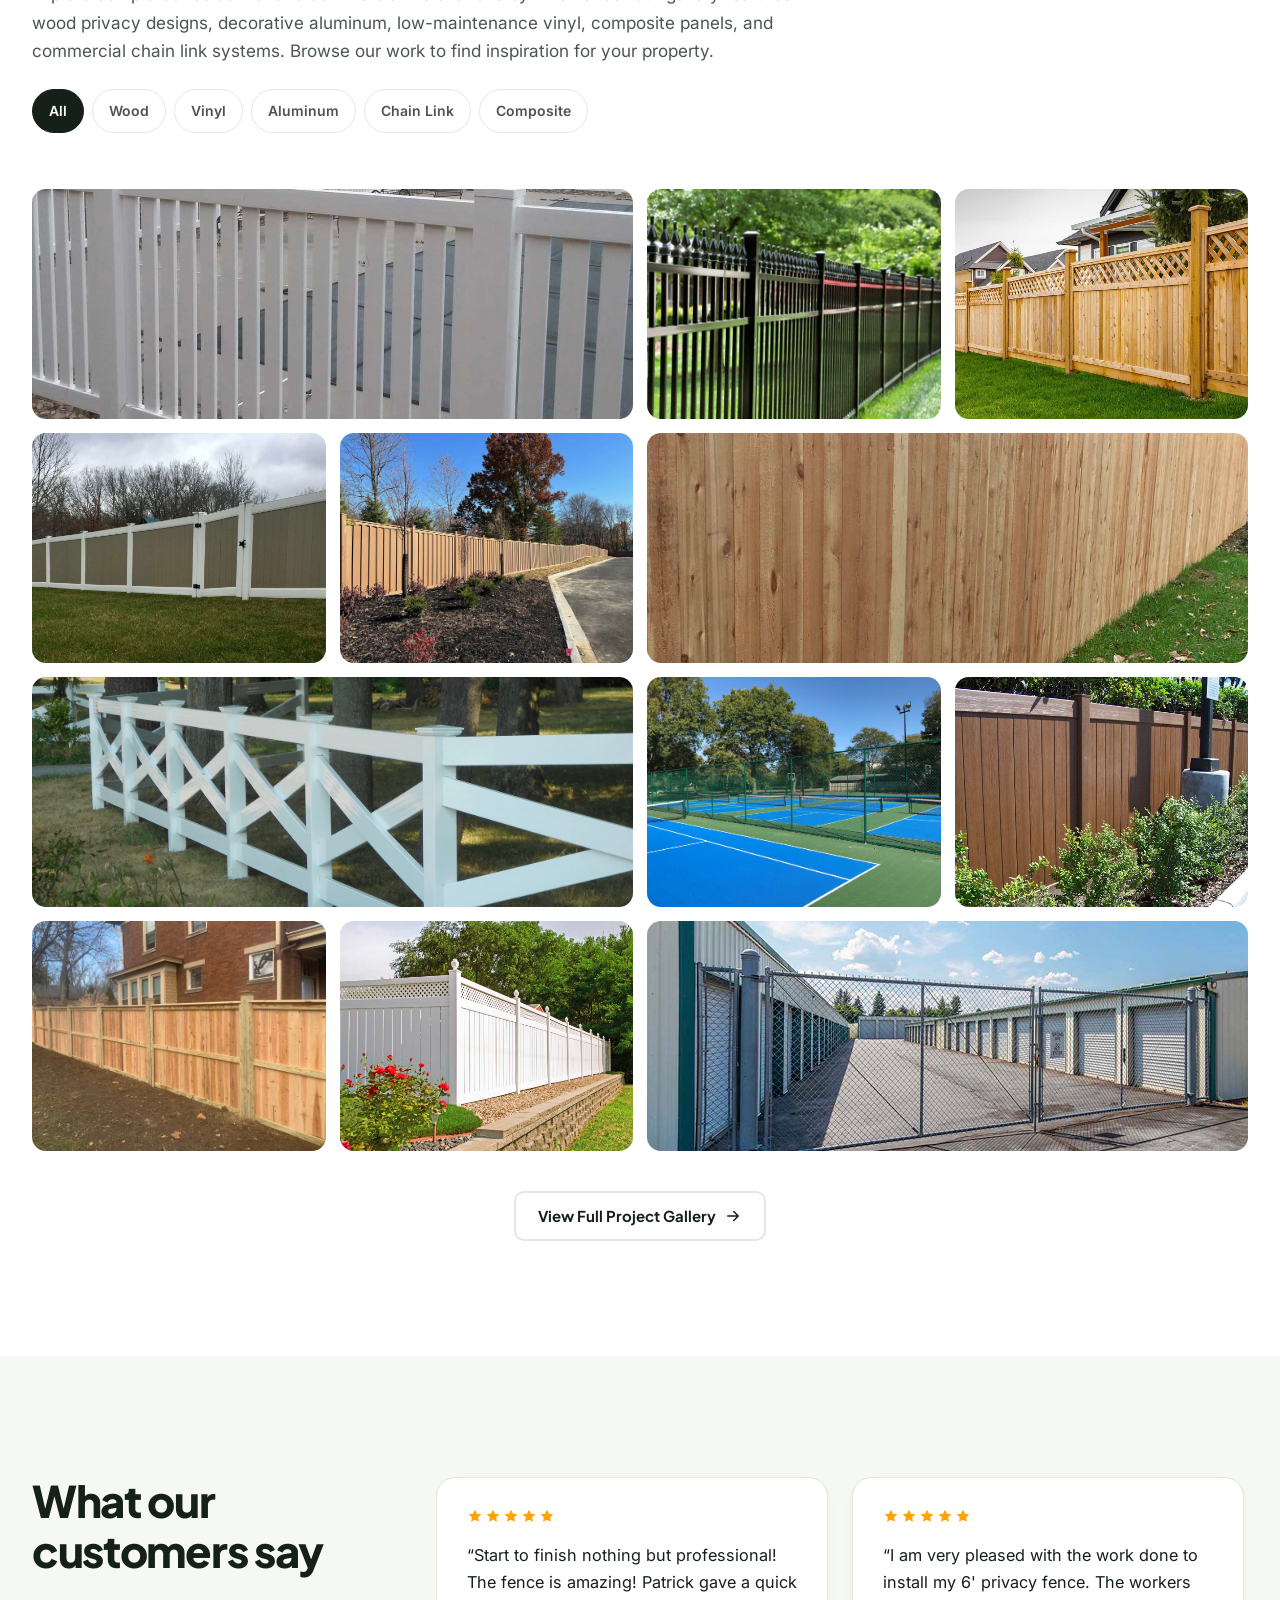
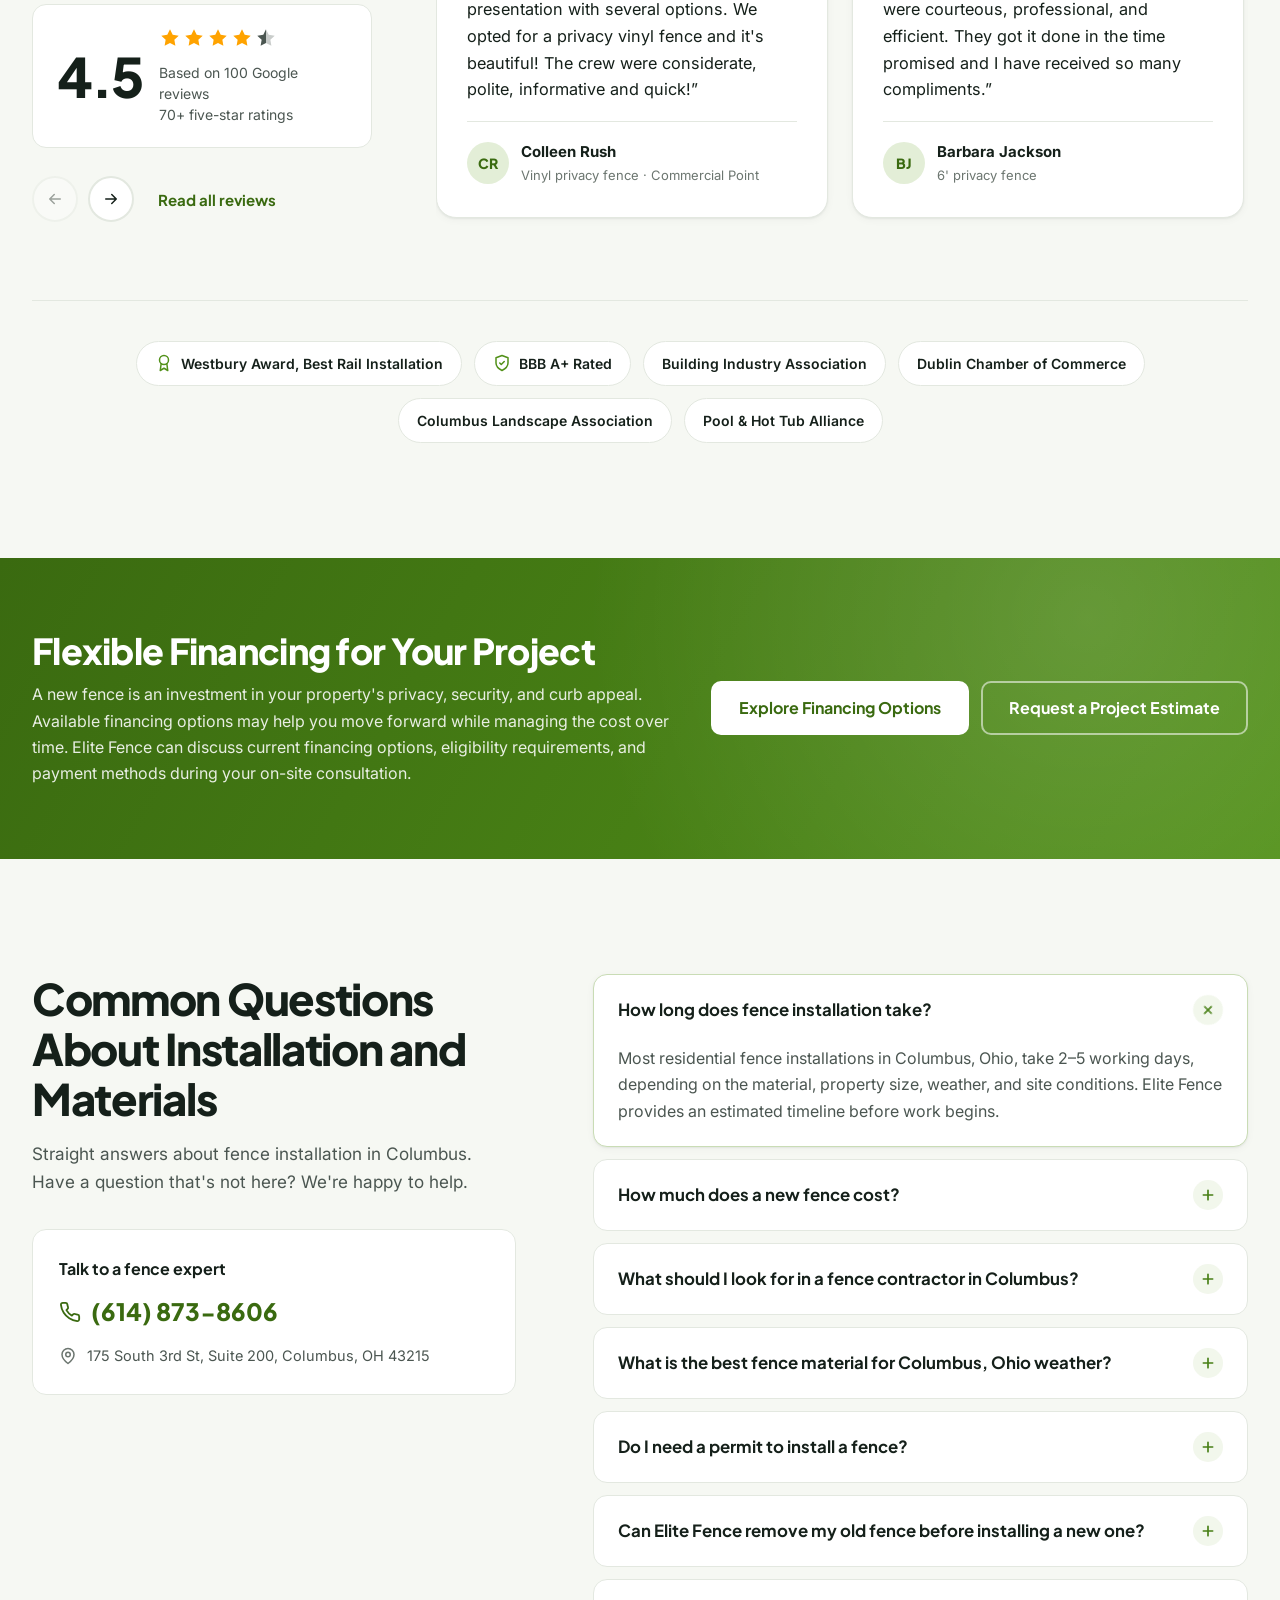
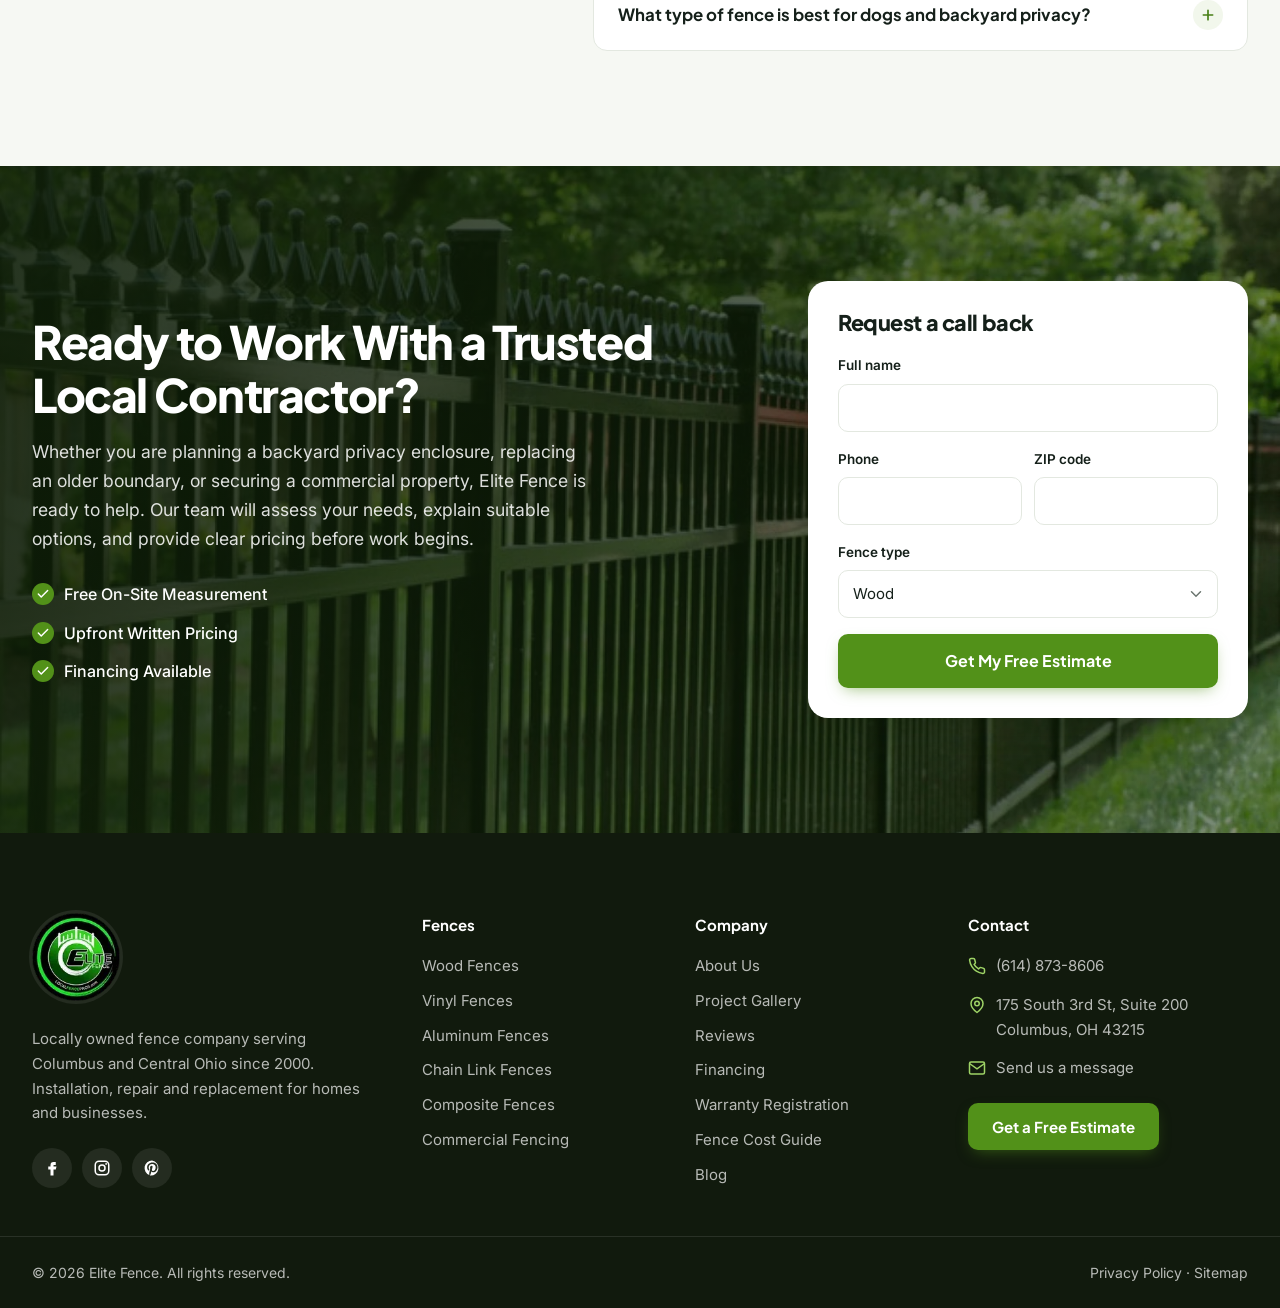
==== commit 8c4f900f: "homepage content update" ====
--- a/index.html
+++ b/index.html
@@ -68,7 +68,7 @@
   <div class="container topbar__inner">
     <!-- <p class="topbar__item"><svg class="ico"><use href="#i-shield"/></svg> Licensed, Bonded &amp; Insured</p> -->
     <!-- <p class="topbar__item"></p> -->
-    <p class="topbar__item"><svg class="ico"><use href="#i-pin"/></svg> Serving Columbus &amp; Central Ohio since 2000</p>
+    <p class="topbar__item"><svg class="ico"><use href="#i-pin"/></svg> Serving Columbus since 2000</p>
     <!-- <a class="topbar__item topbar__phone" href="tel:+16148738606"><svg class="ico"><use href="#i-phone"/></svg> (614) 873-8606</a> -->
   </div>
 </div>
@@ -107,7 +107,7 @@
         <li class="nav__item"><a class="nav__link" href="#projects">Projects</a></li>
         <li class="nav__item"><a class="nav__link" href="#reviews">Reviews</a></li>
         <li class="nav__item"><a class="nav__link" href="#financing">Financing</a></li>
-        <li class="nav__item"><a class="nav__link" href="#faq">FAQ</a></li>
+        <li class="nav__item"><a class="nav__link" href="#areas">Service Areas</a></li>
         <li class="nav__item"><a class="nav__link" href="/about-us">About</a></li>
       </ul>
     </nav>
@@ -149,18 +149,17 @@
           <span><strong>A+</strong> BBB rating</span>
         </div>
 
-        <h1 class="hero__title" id="hero-title">
-          Fence installation in Columbus, built for
-          <span class="hero__highlight">privacy.</span>
-        </h1>
-
-        <p class="hero__lead">Locally owned since 2000. We design, install and repair wood, vinyl, aluminum, chain link and composite fences for homes and businesses across Central Ohio.</p>
+        <h1 class="hero__title" id="hero-title">Trusted Fence Company and Fence Contractor in <span class="hero__highlight">Columbus, Ohio</span></h1>
+        <p class="hero__tagline">Built for Privacy, Security, and Lasting Curb Appeal</p>
+
+        <p class="hero__lead">Elite Fence is a trusted fence company in Columbus, Ohio, providing professional installation, repair, and replacement services for homeowners and businesses. Since 2000, our local contractors have worked with wood, vinyl, aluminum, chain link, and composite materials to create durable, attractive property boundaries.</p>
+        <p class="hero__lead hero__lead--more">Whether you need backyard privacy, a secure area for pets, or commercial property protection, we deliver quality workmanship, reliable materials, and a straightforward experience.</p>
 
         <ul class="hero__checks">
-          <li><svg class="ico"><use href="#i-check"/></svg> Free on-site estimates</li>
-          <li><svg class="ico"><use href="#i-check"/></svg> Old fence removal included</li>
-          <li><svg class="ico"><use href="#i-check"/></svg> Full product warranty</li>
-          <li><svg class="ico"><use href="#i-check"/></svg> Financing available</li>
+          <li><svg class="ico"><use href="#i-check"/></svg> Free On-Site Estimates</li>
+          <li><svg class="ico"><use href="#i-check"/></svg> Old Fence Removal Included</li>
+          <li><svg class="ico"><use href="#i-check"/></svg> 5-Year Transferable Warranty</li>
+          <li><svg class="ico"><use href="#i-check"/></svg> Financing Available</li>
         </ul>
 
         <div class="hero__ctas">
@@ -175,10 +174,10 @@
           <div class="quote__head">
             <div class="quote__intro">
               <!-- <span class="quote__badge"><svg class="ico"><use href="#i-file"/></svg> Free estimate form</span> -->
-              <h2 class="quote__title">Get your free estimate</h2>
+              <h2 class="quote__title">Get Your Free Fence Installation Estimate</h2>
               <div class="quote__subrow">
                 <svg class="quote__swoosh" viewBox="0 0 120 16" aria-hidden="true"><path d="M3 12 C 30 3, 70 1, 117 6 C 80 5, 40 8, 6 15 Z"/></svg>
-                <p class="quote__sub">Takes about a minute. No obligation.</p>
+                <p class="quote__sub">Planning a new fence or replacing an existing one? Tell us about your project, and our Columbus fencing team will help you explore the right options.</p>
               </div>
             </div>
             <ol class="quote__steps" aria-label="Form progress">
@@ -307,7 +306,7 @@
             <div class="quote__summary js-summary"></div>
             <div class="quote__nav">
               <button type="button" class="btn btn--text" data-prev>Back</button>
-              <button type="submit" class="btn btn--primary">Request My Free Estimate</button>
+              <button type="submit" class="btn btn--primary">Get My Free Estimate</button>
             </div>
             <p class="quote__fine">By submitting, you agree to be contacted about your project. We never share your information.</p>
           </fieldset>
@@ -366,17 +365,17 @@
   <section class="section" id="about" aria-labelledby="about-title">
     <div class="container intro">
       <div class="intro__content">
-        <h2 class="section__title" id="about-title">Your local fence company in Columbus</h2>
+        <h2 class="section__title" id="about-title">Your Local Fence Company in Columbus, Ohio Since 2000</h2>
         <div class="intro__copy">
-          <p>Elite Fence has been building fences for Central Ohio homeowners and businesses since 2000. We're a locally owned fence contractor based in downtown Columbus, so the people who quote your project live and work in the same neighborhoods we build in.</p>
-          <p>We install wood, vinyl, aluminum, chain link and composite fencing, from backyard privacy fences and pool enclosures to commercial security perimeters. After more than 2,500 installations, we know how Columbus clay soil, freeze-thaw winters and local HOA rules affect a fence, and we plan every job around them.</p>
-          <p>Homeowners choose us for honest advice without the hard sell, clear pricing and crews that leave the yard cleaner than they found it.</p>
+          <p>Elite Fence is an experienced local fence contractor serving Columbus, Ohio homeowners and businesses since 2000. We provide professional installation and replacement services with a focus on honest recommendations, durable materials, and dependable workmanship.</p>
+          <p>Our team works with wood, vinyl, aluminum, chain link, and composite designs for backyard privacy, pet enclosures, pool safety, and commercial security. With more than 2,500 installations, we understand how local soil conditions, freeze-thaw cycles, and property layouts affect long-term performance.</p>
+          <p>We also consider the character of Columbus neighborhoods, from historic homes in German Village and Victorian Village to traditional and modern properties in Clintonville, Dublin, and New Albany. Our recommendations balance appearance, practical needs, and applicable local requirements.</p>
         </div>
         <ul class="intro__creds">
-          <li><svg class="ico"><use href="#i-shield"/></svg> Licensed, bonded &amp; insured</li>
-          <li><svg class="ico"><use href="#i-file"/></svg> Columbus City General Contractor license</li>
-          <li><svg class="ico"><use href="#i-award"/></svg> Westbury Award, Best Rail Installation</li>
-          <li><svg class="ico"><use href="#i-home"/></svg> Ohio Dept. of Agriculture certified</li>
+          <li><svg class="ico"><use href="#i-shield"/></svg> Licensed, Bonded &amp; Insured</li>
+          <li><svg class="ico"><use href="#i-file"/></svg> Columbus City General Contractor License</li>
+          <li><svg class="ico"><use href="#i-award"/></svg> Westbury Award for Best Rail Installation</li>
+          <li><svg class="ico"><use href="#i-home"/></svg> Ohio Department of Agriculture Certified</li>
         </ul>
       </div>
 
@@ -386,8 +385,8 @@
         </div>
         <div class="promise__body">
           <img class="promise__badge" src="assets/img/logo.webp" alt="" width="132" height="132" loading="lazy" />
-          <p class="promise__label">Our promise to you</p>
-          <p class="promise__text">You get clear, written pricing before any work begins, and every product we install is backed by a full warranty.</p>
+          <h3 class="promise__title">Our Promise to Every Property Owner</h3>
+          <p class="promise__text">We believe quality work begins with honest advice and clear expectations. From your first estimate to the final walkthrough, our team focuses on reliable materials, careful installation, and straightforward communication. We provide written pricing before work begins and back our workmanship with a 5-year transferable warranty.</p>
           <p class="promise__sign">The Elite Fence team</p>
         </div>
       </aside>
@@ -430,57 +429,57 @@
   <section class="section" id="services" aria-labelledby="services-title">
     <div class="container">
       <div class="section__head">
-        <h2 class="section__title" id="services-title">Fence solutions for every property</h2>
-        <p class="section__lead">From a backyard privacy fence to a secured commercial perimeter, our crews handle the full project: layout, permits, installation and cleanup.</p>
+        <h2 class="section__title" id="services-title">Professional Installation and Fencing Solutions for Every Property</h2>
+        <p class="section__lead">From backyard privacy to commercial security, Elite Fence provides residential and commercial solutions designed around your property's needs. Our experienced fence builders handle material selection, project planning, installation, and cleanup to make the process straightforward.</p>
       </div>
 
       <div class="services">
         <a class="service reveal" href="privacy-fence-columbus-ohio.html">
           <span class="service__img"><img src="assets/img/comp/mills-vinyl-fence-columbus-ohio-fence-company-03.jpg" alt="Brown vinyl privacy fence along a backyard" loading="lazy" width="800" height="597" /></span>
           <span class="service__body">
-            <h3 class="service__title">Privacy Fences</h3>
-            <span class="service__text">6–8 ft fences in wood, vinyl or composite that turn your backyard into a private outdoor room.</span>
-            <span class="service__link">Explore privacy fences <svg class="ico"><use href="#i-arrow"/></svg></span>
+            <h3 class="service__title">Privacy Fence Installation</h3>
+            <span class="service__text">Create a comfortable, secluded backyard with wood, vinyl, or composite privacy designs. Choose from solid panels, decorative finishes, and different heights to suit your outdoor space.</span>
+            <span class="service__link">Explore Privacy Fences <svg class="ico"><use href="#i-arrow"/></svg></span>
           </span>
         </a>
         <a class="service reveal" href="/picket-fence-columbus-ohio">
           <span class="service__img"><img src="assets/img/comp/mills-vinyl-fence-columbus-ohio-fence-company-22.jpg" alt="White vinyl semi-privacy fence" loading="lazy" width="1920" height="1440" /></span>
           <span class="service__body">
-            <h3 class="service__title">Picket Fences</h3>
-            <span class="service__text">Classic 3–4 ft wood or vinyl pickets that define your yard without closing it off. HOA-friendly.</span>
-            <span class="service__link">Explore picket fences <svg class="ico"><use href="#i-arrow"/></svg></span>
+            <h3 class="service__title">Picket Fence Builders</h3>
+            <span class="service__text">Add classic charm with professionally installed wood or vinyl pickets. Ideal for front yards and decorative boundaries, these designs define your property while maintaining an open, welcoming appearance.</span>
+            <span class="service__link">Explore Picket Fences <svg class="ico"><use href="#i-arrow"/></svg></span>
           </span>
         </a>
         <a class="service reveal" href="/pool-fence-columbus-ohio">
           <span class="service__img"><img src="assets/img/comp/mills-wood-fence-columbus-ohio-fence-company-10.jpg" alt="Wood privacy fence around a backyard pool" loading="lazy" width="1080" height="1080" /></span>
           <span class="service__body">
-            <h3 class="service__title">Pool Fences</h3>
-            <span class="service__text">Code-compliant enclosures with self-closing, self-latching gates that pass inspection the first time.</span>
-            <span class="service__link">Explore pool fences <svg class="ico"><use href="#i-arrow"/></svg></span>
+            <h3 class="service__title">Pool Safety Fencing</h3>
+            <span class="service__text">Improve pool-area safety with durable enclosures and secure gates designed around applicable local requirements. Choose a style that complements your outdoor space while supporting controlled access.</span>
+            <span class="service__link">Explore Pool Fences <svg class="ico"><use href="#i-arrow"/></svg></span>
           </span>
         </a>
         <a class="service reveal" href="/fence-types-columbus-ohio">
           <span class="service__img"><img src="assets/img/comp/mae-ranch-vinyl.webp" alt="White vinyl cross-buck ranch rail fence" loading="lazy" width="800" height="604" /></span>
           <span class="service__body">
-            <h3 class="service__title">Ranch &amp; Split Rail</h3>
-            <span class="service__text">Open rail fencing for larger lots, pastures and shared property lines. Award-winning rail installs.</span>
-            <span class="service__link">Explore rail fences <svg class="ico"><use href="#i-arrow"/></svg></span>
+            <h3 class="service__title">Ranch and Split Rail Installation</h3>
+            <span class="service__text">Define larger yards, pastures, and rural properties with traditional open-rail designs. These styles create attractive boundaries while preserving visibility and a natural appearance.</span>
+            <span class="service__link">Explore Ranch Fences <svg class="ico"><use href="#i-arrow"/></svg></span>
           </span>
         </a>
         <a class="service reveal" href="/commercial-fence-columbus-ohio">
           <span class="service__img"><img src="assets/img/comp/mills-chain-link-fence-columbus-ohio-fence-company-01.jpg" alt="Chain link fence and gate at a storage facility" loading="lazy" width="800" height="600" /></span>
           <span class="service__body">
-            <h3 class="service__title">Commercial &amp; Security</h3>
-            <span class="service__text">Chain link, aluminum and high-security systems up to 12 ft, scheduled around your business hours.</span>
-            <span class="service__link">Explore commercial fencing <svg class="ico"><use href="#i-arrow"/></svg></span>
+            <h3 class="service__title">Commercial Fence Contractors</h3>
+            <span class="service__text">Protect your business with chain link, aluminum, and other security solutions. We help commercial property owners establish clear boundaries and manage access with professionally installed systems.</span>
+            <span class="service__link">Explore Commercial Fencing <svg class="ico"><use href="#i-arrow"/></svg></span>
           </span>
         </a>
         <a class="service reveal" href="/fence-installation-services-columbus-ohio">
           <span class="service__img"><img src="assets/img/comp/mills-wood-fence-columbus-ohio-fence-company-03.jpg" alt="Cedar privacy fence with lattice top" loading="lazy" width="800" height="600" /></span>
           <span class="service__body">
-            <h3 class="service__title">Repair &amp; Replacement</h3>
-            <span class="service__text">Leaning posts, rotted boards or sagging gates. We fix it right, or remove and replace the whole line.</span>
-            <span class="service__link">Explore repair services <svg class="ico"><use href="#i-arrow"/></svg></span>
+            <h3 class="service__title">Fence Repair and Replacement</h3>
+            <span class="service__text">Leaning posts, damaged panels, or broken gates? Our experienced team assesses the problem and recommends practical repairs or complete replacement to restore your property's safety and appearance.</span>
+            <span class="service__link">Explore Fence Repair Services <svg class="ico"><use href="#i-arrow"/></svg></span>
           </span>
         </a>
       </div>
@@ -492,8 +491,8 @@
     <div class="container">
       <div class="section__head section__head--split">
         <div>
-          <h2 class="section__title" id="materials-title">Compare fence materials</h2>
-          <p class="section__lead">Every material we install is chosen to handle Ohio's clay soil and freeze-thaw cycles. Compare the options, then get a quote for the one that fits.</p>
+          <h2 class="section__title" id="materials-title">Compare Materials for Your Property</h2>
+          <p class="section__lead">The right material affects appearance, durability, privacy, maintenance, and long-term cost. Elite Fence offers wood, vinyl, aluminum, chain link, and composite options for residential and commercial applications. Compare the choices below to find a solution that suits your style, needs, and budget.</p>
         </div>
       </div>
 
@@ -512,7 +511,7 @@
           </div>
           <div class="materials__info">
             <h3 class="materials__name js-mat-name">Wood Fencing</h3>
-            <p class="materials__desc js-mat-desc">A warm, traditional look that fits almost any home. We install cedar, western red cedar and pressure-treated pine in privacy, shadowbox, picket and split rail styles.</p>
+            <p class="materials__desc js-mat-desc">Wood offers a warm, traditional appearance with flexible design options. We install cedar and pressure-treated pine in privacy, shadowbox, picket, and split rail styles.</p>
 
             <dl class="specs">
               <div class="specs__row"><dt>Best for</dt><dd class="js-mat-best">Privacy, natural look, budget-friendly projects</dd></div>
@@ -546,33 +545,33 @@
       </div>
 
       <div class="why__content">
-        <h2 class="section__title" id="why-title">Why Columbus homeowners choose Elite Fence</h2>
-        <p class="section__lead">Your fence protects your family, keeps pets in, and adds real value to your property. We build every one with that in mind.</p>
+        <h2 class="section__title" id="why-title">Why Choose Elite Fence as Your Local Fence Contractor in Columbus, Ohio?</h2>
+        <p class="section__lead">If you are searching for the best fence company in Columbus, Ohio, experience, workmanship, and customer service should guide your decision. Since 2000, Elite Fence has helped homeowners and businesses choose reliable solutions that improve privacy, security, and curb appeal. Here's why homeowners and businesses choose our team.</p>
 
         <div class="features">
           <div class="feature">
             <span class="feature__icon"><svg><use href="#i-shield"/></svg></span>
-            <div><h3 class="feature__title">Licensed, bonded &amp; insured</h3><p class="feature__text">Columbus City General Contractor licensed, so your property is protected from start to finish.</p></div>
+            <div><h3 class="feature__title">Licensed, Bonded and Insured Fence Contractors</h3><p class="feature__text">Our Columbus City General Contractor license and professional approach provide added confidence throughout your project.</p></div>
           </div>
           <div class="feature">
             <span class="feature__icon"><svg><use href="#i-layers"/></svg></span>
-            <div><h3 class="feature__title">Built for Ohio ground</h3><p class="feature__text">Post-setting methods matched to clay-heavy soil and freeze-thaw cycles, so lines stay straight.</p></div>
+            <div><h3 class="feature__title">Fence Installation Built for Ohio Soil and Weather</h3><p class="feature__text">We consider clay-heavy soil, drainage, and seasonal freeze-thaw conditions when selecting installation methods and materials.</p></div>
           </div>
           <div class="feature">
             <span class="feature__icon"><svg><use href="#i-file"/></svg></span>
-            <div><h3 class="feature__title">Permits &amp; HOA guidance</h3><p class="feature__text">We know the rules from New Albany to Upper Arlington and help you get approvals right.</p></div>
+            <div><h3 class="feature__title">Help With Fence Permits and HOA Requirements</h3><p class="feature__text">We help homeowners understand local zoning restrictions, neighborhood covenants, and HOA design guidelines. Properties in designated historic districts may also require architectural approval.</p></div>
           </div>
           <div class="feature">
             <span class="feature__icon"><svg><use href="#i-truck"/></svg></span>
-            <div><h3 class="feature__title">Old fence removal included</h3><p class="feature__text">Tear-out and haul-away are part of your quote. No surprise line items.</p></div>
+            <div><h3 class="feature__title">Old Fence Removal and Site Cleanup</h3><p class="feature__text">Replacing an existing boundary? We handle removal and disposal as outlined in your estimate, helping prepare the property for its new installation.</p></div>
           </div>
           <div class="feature">
             <span class="feature__icon"><svg><use href="#i-award"/></svg></span>
-            <div><h3 class="feature__title">Full product warranty</h3><p class="feature__text">We stand behind every material we install, backed by manufacturer warranties.</p></div>
+            <div><h3 class="feature__title">Quality Materials Backed by Warranty Coverage</h3><p class="feature__text">We stand behind our workmanship with a 5-year transferable warranty, giving you added confidence in your investment.</p></div>
           </div>
           <div class="feature">
             <span class="feature__icon"><svg><use href="#i-home"/></svg></span>
-            <div><h3 class="feature__title">Premium brands</h3><p class="feature__text">Bufftech, Catalyst and Ameristar products engineered for decades of Ohio weather.</p></div>
+            <div><h3 class="feature__title">Premium Fencing Materials From Trusted Brands</h3><p class="feature__text">Choose from recognized manufacturers, including Bufftech, Catalyst, and Ameristar, with options suited to different styles and budgets.</p></div>
           </div>
         </div>
       </div>
@@ -583,32 +582,60 @@
   <section class="section section--alt" id="process" aria-labelledby="process-title">
     <div class="container">
       <div class="section__head section__head--center">
-        <h2 class="section__title" id="process-title">A simple, four-step process</h2>
-        <p class="section__lead">Most residential installations are completed in two to five days, and you'll know the timeline before we start.</p>
+        <h2 class="section__title" id="process-title">Our Simple Four-Step Installation Process</h2>
+        <p class="section__lead">Our professional fence installers in Columbus, Ohio, guide you from the initial estimate to the final walkthrough. Many residential projects take approximately two to five working days, depending on materials, property size, weather, and site conditions.</p>
       </div>
 
       <ol class="process">
         <li class="step reveal">
           <span class="step__num">1</span>
-          <h3 class="step__title">Free estimate &amp; site visit</h3>
-          <p class="step__text">We measure your property, talk through your goals and give you clear, upfront pricing.</p>
+          <h3 class="step__title">Free Fence Estimate and Property Assessment</h3>
+          <p class="step__text">We visit your property, review the layout, take measurements, and discuss your fencing goals. You'll receive clear recommendations and pricing based on your project.</p>
         </li>
         <li class="step reveal">
           <span class="step__num">2</span>
-          <h3 class="step__title">Materials &amp; permits</h3>
-          <p class="step__text">Choose your style and material. We guide you through permits and HOA approvals.</p>
+          <h3 class="step__title">Choose Your Fence Materials and Finalize the Plan</h3>
+          <p class="step__text">Select the material, height, style, and layout that work for your property. We also help you understand relevant permits and HOA requirements before installation begins.</p>
         </li>
         <li class="step reveal">
           <span class="step__num">3</span>
-          <h3 class="step__title">Professional installation</h3>
-          <p class="step__text">Our crew removes the old fence, sets every post and leaves your yard clean.</p>
+          <h3 class="step__title">Professional Fence Installation and Cleanup</h3>
+          <p class="step__text">Our installation team prepares the site, sets posts, installs fencing and gates, and checks alignment. We work carefully to minimize disruption and leave the area clean.</p>
         </li>
         <li class="step reveal">
           <span class="step__num">4</span>
-          <h3 class="step__title">Walkthrough &amp; warranty</h3>
-          <p class="step__text">We walk the line with you, check every gate and register your warranty.</p>
+          <h3 class="step__title">Final Walkthrough and Warranty</h3>
+          <p class="step__text">We review the completed work, inspect gates and hardware, and explain maintenance and your 5-year transferable warranty.</p>
         </li>
       </ol>
+      <div class="section__foot">
+        <a class="btn btn--primary btn--lg" href="#estimate" data-focus-form>Schedule Your Free Fence Estimate <svg class="ico"><use href="#i-arrow"/></svg></a>
+      </div>
+    </div>
+  </section>
+
+    <!-- ============ AREAS WE SERVE ============ -->
+  <section class="section" id="areas" aria-labelledby="areas-title">
+    <div class="container serve">
+      <div class="serve__content">
+        <h2 class="section__title" id="areas-title">Proudly Serving Columbus and Ohio</h2>
+        <p class="section__lead">Elite Fence provides residential and commercial installation, repair, and replacement services throughout Columbus and surrounding communities. Our team helps property owners choose materials and designs suited to their homes, businesses, and neighborhood requirements.</p>
+        <a class="btn btn--primary btn--lg" href="#estimate" data-focus-form>Get a Free Fence Estimate <svg class="ico"><use href="#i-arrow"/></svg></a>
+      </div>
+      <div class="serve__card">
+        <h3 class="serve__title"><svg class="ico"><use href="#i-pin"/></svg> Areas We Serve Include</h3>
+        <ul class="serve__list">
+          <li>Columbus</li>
+          <li>Dublin</li>
+          <li>Hilliard</li>
+          <li>Westerville</li>
+          <li>Gahanna</li>
+          <li>Grove City</li>
+          <li>New Albany</li>
+          <li>Upper Arlington</li>
+        </ul>
+        <p class="serve__note">We also serve other communities throughout Columbus, Ohio. Contact us to confirm service availability for your property.</p>
+      </div>
     </div>
   </section>
 
@@ -617,8 +644,8 @@
     <div class="container">
       <div class="section__head section__head--split">
         <div>
-          <h2 class="section__title" id="projects-title">Recent projects across Central Ohio</h2>
-          <p class="section__lead">Real fences built by our crews for Columbus-area homes and businesses.</p>
+          <h2 class="section__title" id="projects-title">Recent Projects Across Columbus, Ohio</h2>
+          <p class="section__lead">Explore completed residential and commercial installations by Elite Fence. Our gallery features wood privacy designs, decorative aluminum, low-maintenance vinyl, composite panels, and commercial chain link systems. Browse our work to find inspiration for your property.</p>
         </div>
         <div class="filters" role="group" aria-label="Filter projects">
           <button class="filter is-active" data-filter="all" aria-pressed="true">All</button>
@@ -646,7 +673,7 @@
       </div>
 
       <div class="section__foot">
-        <a class="btn btn--outline" href="/gallery">View full gallery <svg class="ico"><use href="#i-arrow"/></svg></a>
+        <a class="btn btn--outline" href="/gallery">View Full Project Gallery <svg class="ico"><use href="#i-arrow"/></svg></a>
       </div>
     </div>
   </section>
@@ -725,12 +752,12 @@
   <section class="financing" id="financing" aria-labelledby="financing-title">
     <div class="container financing__inner">
       <div>
-        <h2 class="financing__title" id="financing-title">Get your fence now. Pay over time.</h2>
-        <p class="financing__text">Flexible financing through HFS and GE Capital, plus Visa and Mastercard accepted. Ask about options during your free estimate.</p>
+        <h2 class="financing__title" id="financing-title">Flexible Financing for Your Project</h2>
+        <p class="financing__text">A new fence is an investment in your property's privacy, security, and curb appeal. Available financing options may help you move forward while managing the cost over time. Elite Fence can discuss current financing options, eligibility requirements, and payment methods during your on-site consultation.</p>
       </div>
       <div class="financing__ctas">
-        <a class="btn btn--light btn--lg" href="/financing">See financing options</a>
-        <a class="btn btn--ghost-light btn--lg" href="#estimate" data-focus-form>Get a free estimate</a>
+        <a class="btn btn--light btn--lg" href="/financing">Explore Financing Options</a>
+        <a class="btn btn--ghost-light btn--lg" href="#estimate" data-focus-form>Request a Project Estimate</a>
       </div>
     </div>
   </section>
@@ -739,7 +766,7 @@
   <section class="section section--alt" id="faq" aria-labelledby="faq-title">
     <div class="container faq">
       <div class="faq__intro">
-        <h2 class="section__title" id="faq-title">Frequently asked questions</h2>
+        <h2 class="section__title" id="faq-title">Common Questions About Installation and Materials</h2>
         <p class="section__lead">Straight answers about fence installation in Columbus. Have a question that's not here? We're happy to help.</p>
         <div class="contact-card">
           <p class="contact-card__title">Talk to a fence expert</p>
@@ -751,27 +778,31 @@
       <div class="accordion">
         <details class="acc" open>
           <summary>How long does fence installation take?</summary>
-          <p>Most projects are completed within two to five days, depending on the fence type, property size, weather, and whether it's a residential or commercial project. We'll give you a timeline before we begin.</p>
+          <p>Most residential fence installations in Columbus, Ohio, take 2–5 working days, depending on the material, property size, weather, and site conditions. Elite Fence provides an estimated timeline before work begins.</p>
         </details>
         <details class="acc">
-          <summary>Can you remove my old fence?</summary>
-          <p>Yes. We remove and dispose of your existing fence as part of the project, and it's included in your quote.</p>
+          <summary>How much does a new fence cost?</summary>
+          <p>Fence installation costs in Columbus depend on the material, length, height, gates, and property conditions. Elite Fence provides free on-site estimates with clear pricing based on your project requirements.</p>
         </details>
         <details class="acc">
-          <summary>What is the most durable fence for Ohio weather?</summary>
-          <p>Vinyl, composite and aluminum all hold up very well to Central Ohio's freeze-thaw cycles. We'll help you weigh appearance, maintenance and cost during your estimate.</p>
+          <summary>What should I look for in a fence contractor in Columbus?</summary>
+          <p>Look for an experienced fence contractor in Columbus, Ohio, with proper licensing, insurance, positive customer reviews, and a strong local project portfolio. Ask about material quality, written pricing, installation timelines, and warranty coverage before hiring.</p>
         </details>
         <details class="acc">
-          <summary>What's the best fence for dogs?</summary>
-          <p>It depends on your dog's size and behavior. We typically recommend privacy fences for dogs that react to passersby, and chain link or containment fencing for an economical, secure option.</p>
+          <summary>What is the best fence material for Columbus, Ohio weather?</summary>
+          <p>Vinyl, aluminum, and composite fences are popular for their durability and low maintenance. Wood fencing is another reliable option with proper upkeep. Our team helps you choose materials suited to Ohio's changing weather.</p>
         </details>
         <details class="acc">
-          <summary>Is Elite Fence licensed and insured?</summary>
-          <p>Yes. Elite Fence is licensed, bonded and insured, holds Columbus City General Contractor licensing, and has Nursery Dealer Certification from the Ohio Department of Agriculture.</p>
+          <summary>Do I need a permit to install a fence?</summary>
+          <p>Within Columbus city limits, residential fences up to 6 feet tall generally don't require a building permit. However, zoning rules, HOA restrictions, and historic district requirements may still apply. Elite Fence can help you understand the requirements for your property.</p>
         </details>
         <details class="acc">
-          <summary>How do I get a quote?</summary>
-          <p>Call (614) 873-8606 or request a free estimate online. We'll schedule a site visit, assess your property and provide clear pricing before any work begins.</p>
+          <summary>Can Elite Fence remove my old fence before installing a new one?</summary>
+          <p>Yes. Elite Fence offers old fence removal and replacement services in Columbus and surrounding areas. Our team handles the removal and cleanup as outlined in your estimate, making the replacement process easier.</p>
+        </details>
+        <details class="acc">
+          <summary>What type of fence is best for dogs and backyard privacy?</summary>
+          <p>Wood and vinyl privacy fences are popular for secure, private backyards. Chain link fencing can also work well for pets. The best choice depends on your dog's size, activity level, and your property's layout.</p>
         </details>
       </div>
     </div>
@@ -781,12 +812,12 @@
   <section class="cta-final" aria-labelledby="cta-title">
     <div class="container cta-final__inner">
       <div class="cta-final__content">
-        <h2 class="cta-final__title" id="cta-title">Ready to start your fence project?</h2>
-        <p class="cta-final__text">Schedule a free, no-obligation estimate. We'll measure your property, walk you through options and give you clear pricing before any work begins.</p>
+        <h2 class="cta-final__title" id="cta-title">Ready to Work With a Trusted Local Contractor?</h2>
+        <p class="cta-final__text">Whether you are planning a backyard privacy enclosure, replacing an older boundary, or securing a commercial property, Elite Fence is ready to help. Our team will assess your needs, explain suitable options, and provide clear pricing before work begins.</p>
         <ul class="cta-final__list">
-          <li><svg class="ico"><use href="#i-check"/></svg> Free on-site measurement</li>
-          <li><svg class="ico"><use href="#i-check"/></svg> Upfront, written pricing</li>
-          <li><svg class="ico"><use href="#i-check"/></svg> Financing available</li>
+          <li><svg class="ico"><use href="#i-check"/></svg> Free On-Site Measurement</li>
+          <li><svg class="ico"><use href="#i-check"/></svg> Upfront Written Pricing</li>
+          <li><svg class="ico"><use href="#i-check"/></svg> Financing Available</li>
         </ul>
       </div>
       <form class="mini-form" id="mini-form" novalidate>
--- a/assets/css/style.css
+++ b/assets/css/style.css
@@ -203,10 +203,12 @@
 .hero__rating strong { color: #fff; }
 .hero__rating-sep { width: 1px; height: 14px; background: rgba(255, 255, 255, .35); }
 
-.hero__title { color: #fff; font-size: clamp(2.3rem, 4.6vw, 3.9rem); font-weight: 800; line-height: 1.07; letter-spacing: -0.03em; }
+.hero__title { color: #fff; font-size: clamp(2.1rem, 3.7vw, 3.25rem); font-weight: 800; line-height: 1.07; letter-spacing: -0.03em; }
 .hero__highlight { color: var(--amber); }
 
-.hero__lead { margin-top: 22px; font-size: clamp(1.02rem, 1.4vw, 1.15rem); color: rgba(255, 255, 255, .86); max-width: 580px; }
+.hero__tagline { margin-top: 14px; font-family: var(--font-head); font-weight: 700; font-size: clamp(1.1rem, 1.6vw, 1.3rem); color: #fff; letter-spacing: -0.01em; }
+.hero__lead--more { margin-top: 12px !important; }
+.hero__lead { margin-top: 18px; font-size: clamp(1.02rem, 1.4vw, 1.15rem); color: rgba(255, 255, 255, .86); max-width: 580px; }
 .hero__checks { display: grid; grid-template-columns: repeat(2, max-content); gap: 10px 28px; margin-top: 26px; font-weight: 500; }
 .hero__checks li { display: flex; align-items: center; gap: 10px; }
 .hero__checks .ico { width: 22px; height: 22px; padding: 4px; border-radius: 50%; background: var(--green); color: #fff; }
@@ -232,7 +234,7 @@
 }
 .quote__intro .quote__badge { background: #fff; box-shadow: 0 1px 3px rgba(21, 32, 26, .08); }
 .quote__title { font-size: clamp(1.55rem, 2.6vw, 2.4rem); font-weight: 800; letter-spacing: -0.03em; line-height: 1.1; }
-.quote__subrow { display: flex; align-items: center; gap: 12px; margin-top: 6px; }
+.quote__subrow { display: flex; flex-direction: column; align-items: flex-start; gap: 8px; margin-top: 8px; }
 .quote__swoosh { flex: none; width: 92px; height: 14px; fill: var(--green); }
 .quote__sub { font-size: 14px; color: var(--muted); }
 .quote__badge {
@@ -651,6 +653,17 @@
 .js .reveal { opacity: 0; transform: translateY(22px); transition: opacity .7s ease, transform .7s ease; }
 .js .reveal.is-visible { opacity: 1; transform: none; }
 
+/* ---------- Areas we serve ---------- */
+.serve { display: grid; grid-template-columns: 1.1fr 1fr; gap: clamp(32px, 5vw, 72px); align-items: center; }
+.serve__content .btn { margin-top: 28px; }
+.serve__card { padding: clamp(24px, 3vw, 34px); border-radius: var(--radius-lg); background: var(--bg-alt); border: 1px solid var(--line); }
+.serve__title { display: flex; align-items: center; gap: 10px; font-size: 1.15rem; font-weight: 700; }
+.serve__title .ico { width: 34px; height: 34px; padding: 8px; border-radius: 10px; background: var(--green); color: #fff; }
+.serve__list { display: grid; grid-template-columns: 1fr 1fr; gap: 10px 20px; margin-top: 20px; }
+.serve__list li { display: flex; align-items: center; gap: 10px; padding: 12px 14px; border-radius: 10px; background: #fff; border: 1px solid var(--line); font-weight: 600; color: var(--ink); }
+.serve__list li::before { content: ""; flex: none; width: 8px; height: 8px; border-radius: 50%; background: var(--green); }
+.serve__note { margin-top: 18px; font-size: 14px; color: var(--muted); }
+
 /* ---------- Intro / about ---------- */
 .intro { display: grid; grid-template-columns: 1.1fr 0.9fr; gap: clamp(40px, 6vw, 88px); align-items: center; }
 .intro__copy { margin-top: 22px; display: grid; gap: 16px; font-size: 1.05rem; }
@@ -661,8 +674,8 @@
 .promise__media img { width: 100%; aspect-ratio: 16 / 10; object-fit: cover; }
 .promise__body { position: relative; padding: 52px 32px 32px; color: #fff; background: linear-gradient(135deg, var(--green-700), var(--green)); }
 .promise__badge { position: absolute; top: -44px; left: 32px; width: 88px; height: 88px; border-radius: 50%; border: 4px solid #fff; box-shadow: var(--shadow); background: #111; }
-.promise__label { font-size: 13px; font-weight: 600; text-transform: uppercase; letter-spacing: .08em; color: rgba(255, 255, 255, .75); }
-.promise__text { margin-top: 10px; font-family: var(--font-head); font-weight: 700; font-size: 1.35rem; line-height: 1.35; letter-spacing: -0.01em; }
+.promise__title { color: #fff; font-size: 1.35rem; font-weight: 800; line-height: 1.25; }
+.promise__text { margin-top: 10px; font-size: 15.5px; line-height: 1.65; color: rgba(255, 255, 255, .88); }
 .promise__sign { margin-top: 16px; font-size: 14.5px; color: rgba(255, 255, 255, .8); }
 .promise__sign::before { content: "— "; }
 
@@ -910,7 +923,7 @@
   .mini-form { max-width: 520px; }
   .footer__grid { grid-template-columns: 1fr 1fr; }
 
-  .intro, .weather { grid-template-columns: 1fr; }
+  .intro, .weather, .serve { grid-template-columns: 1fr; }
   .trust__items { grid-template-columns: 1fr 1fr; }
   .numbers__row { grid-template-columns: 1fr 1fr; }
   .trust__items li:nth-child(3) { border-left: 0; }
@@ -943,6 +956,7 @@
 
   .fence-picker { grid-template-columns: repeat(2, 1fr); }
   .quote__intro { padding: 16px; }
+  .hero__lead--more { display: none; }
   .quote__subrow { gap: 8px; }
   .quote__swoosh { width: 44px; }
   .quote__sub { font-size: 13px; }
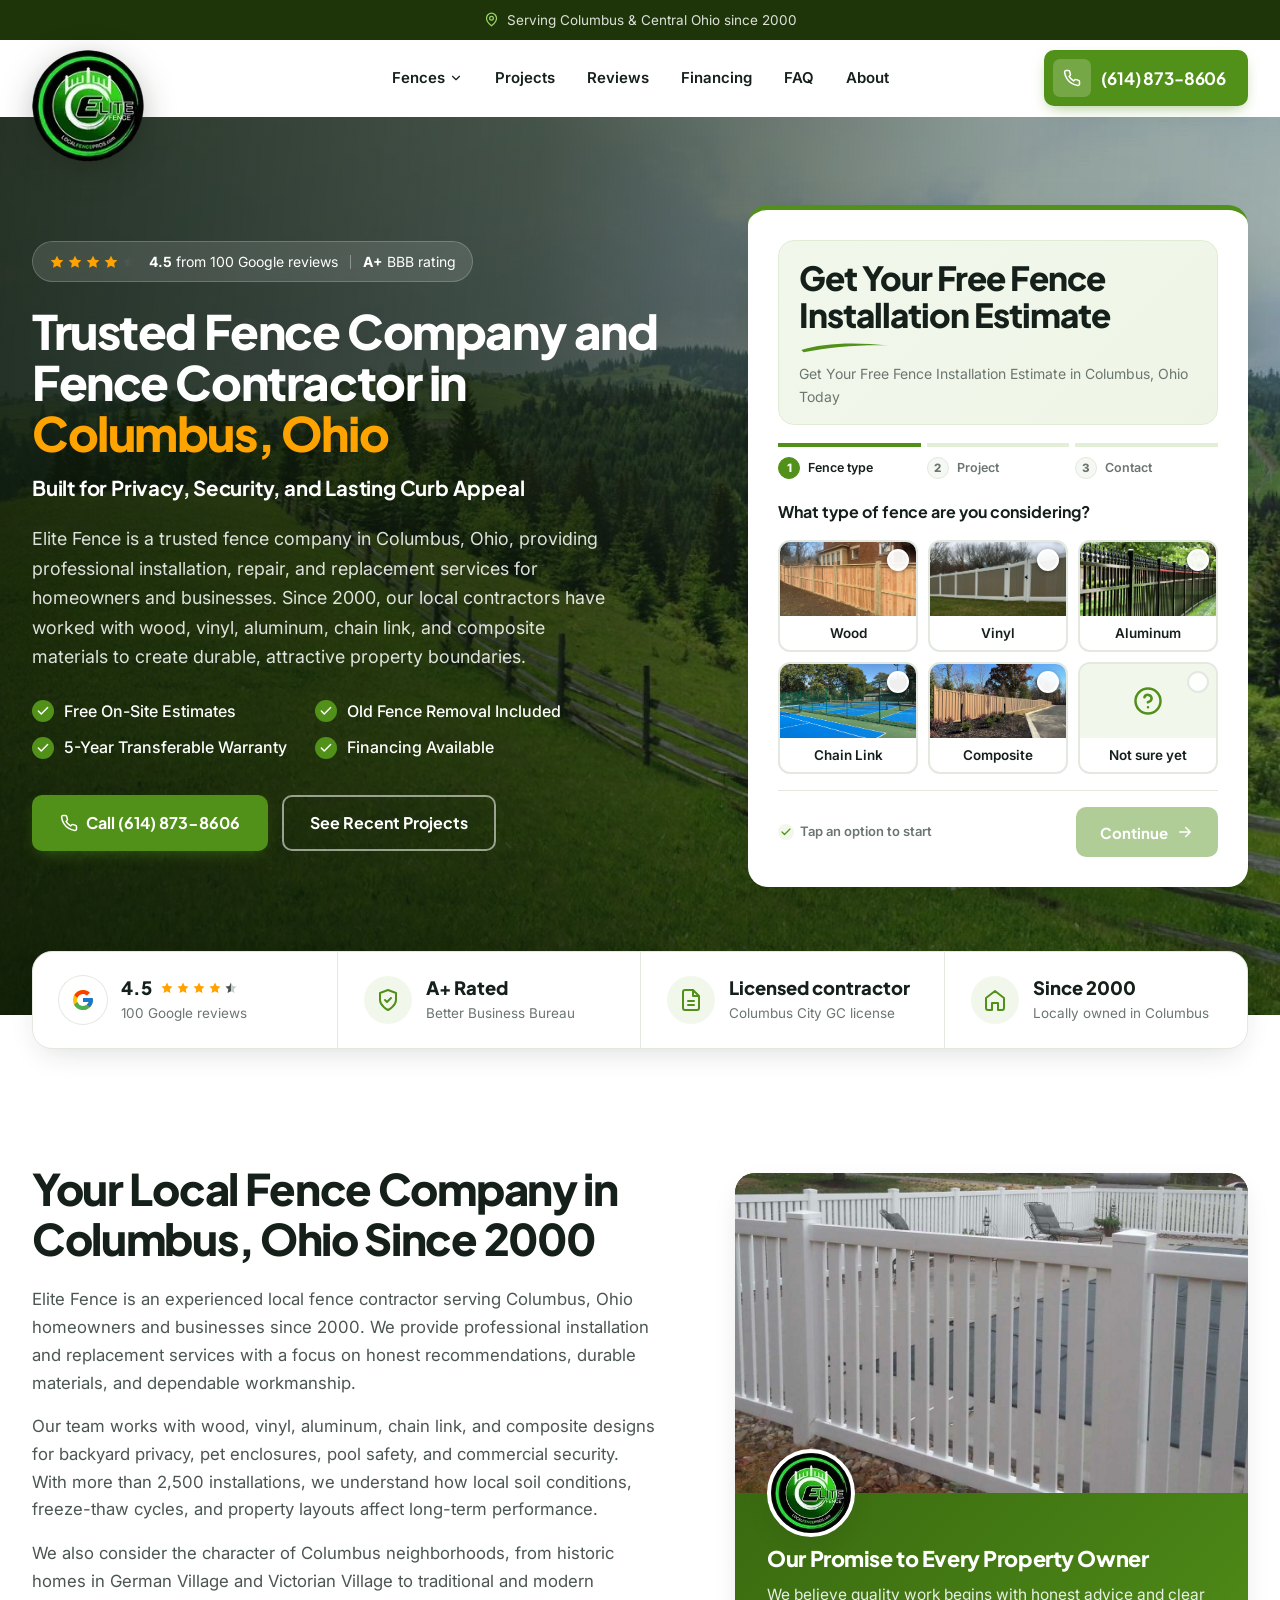
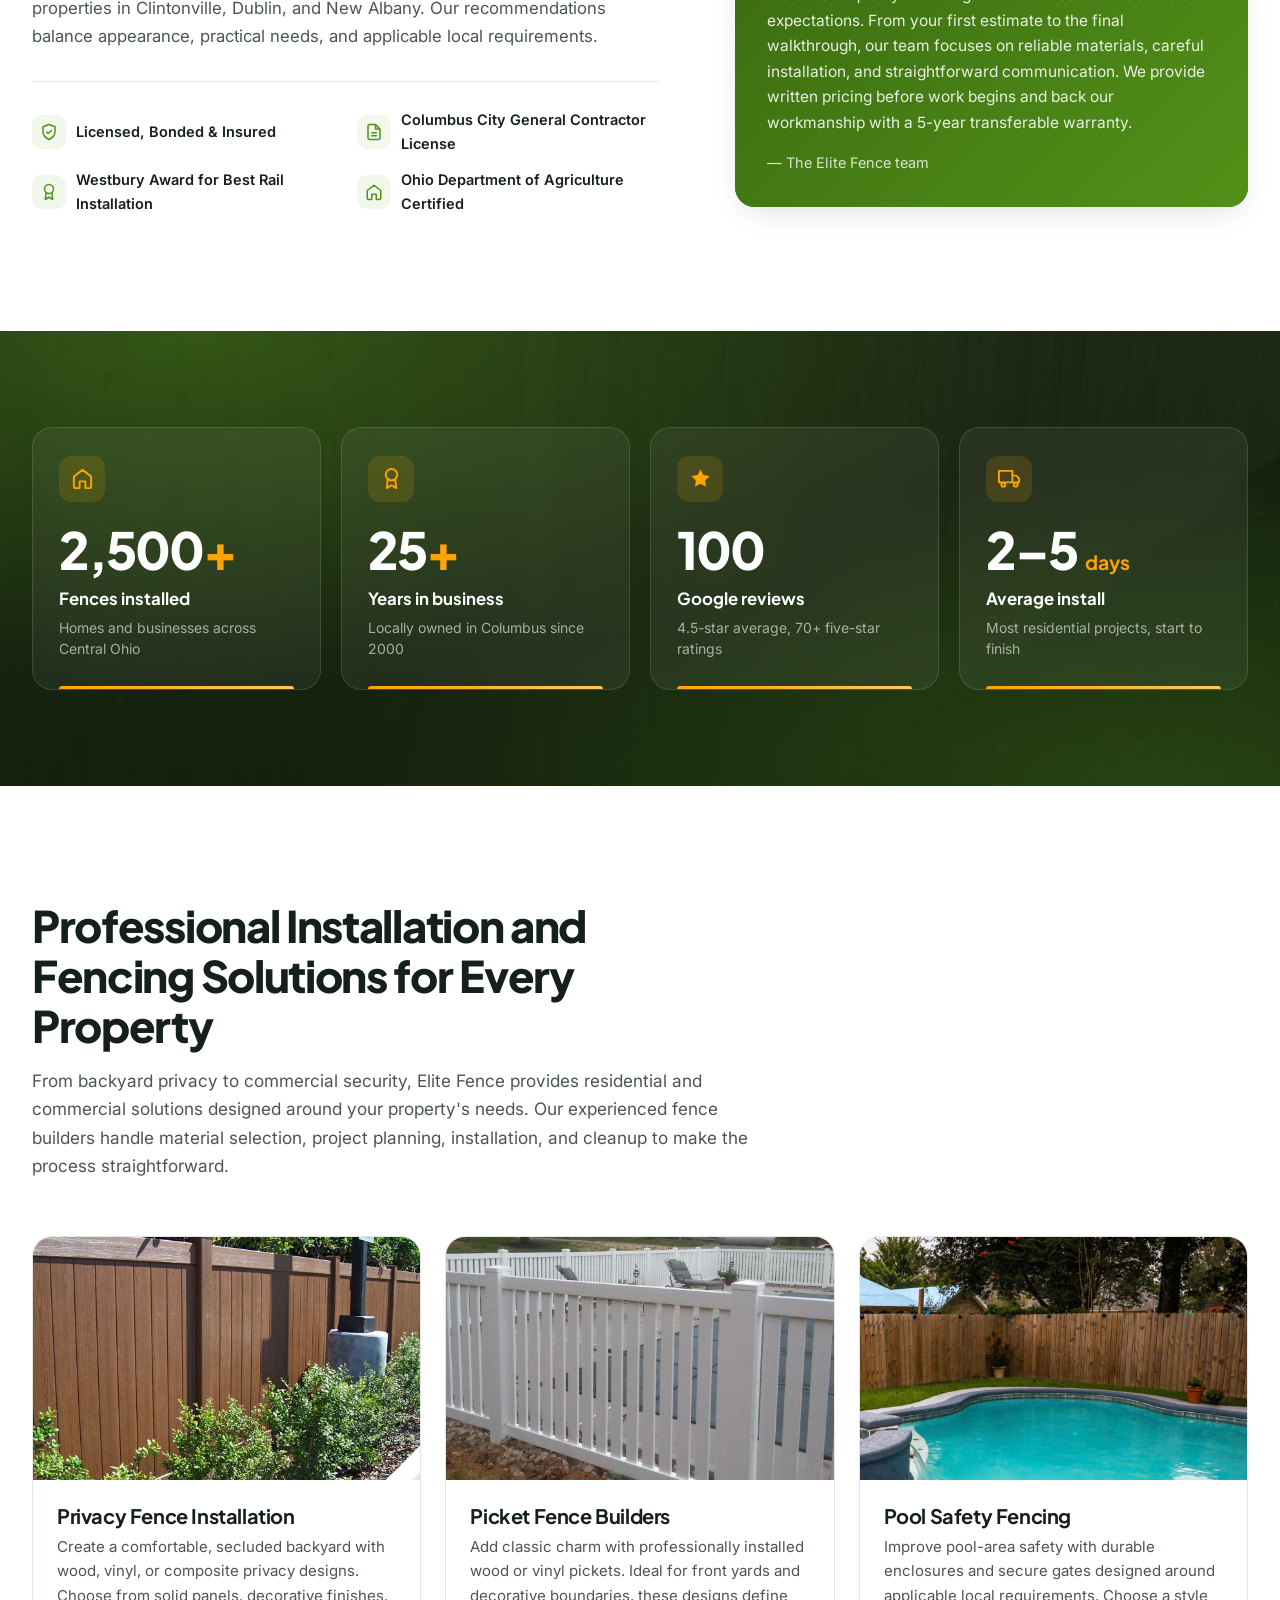
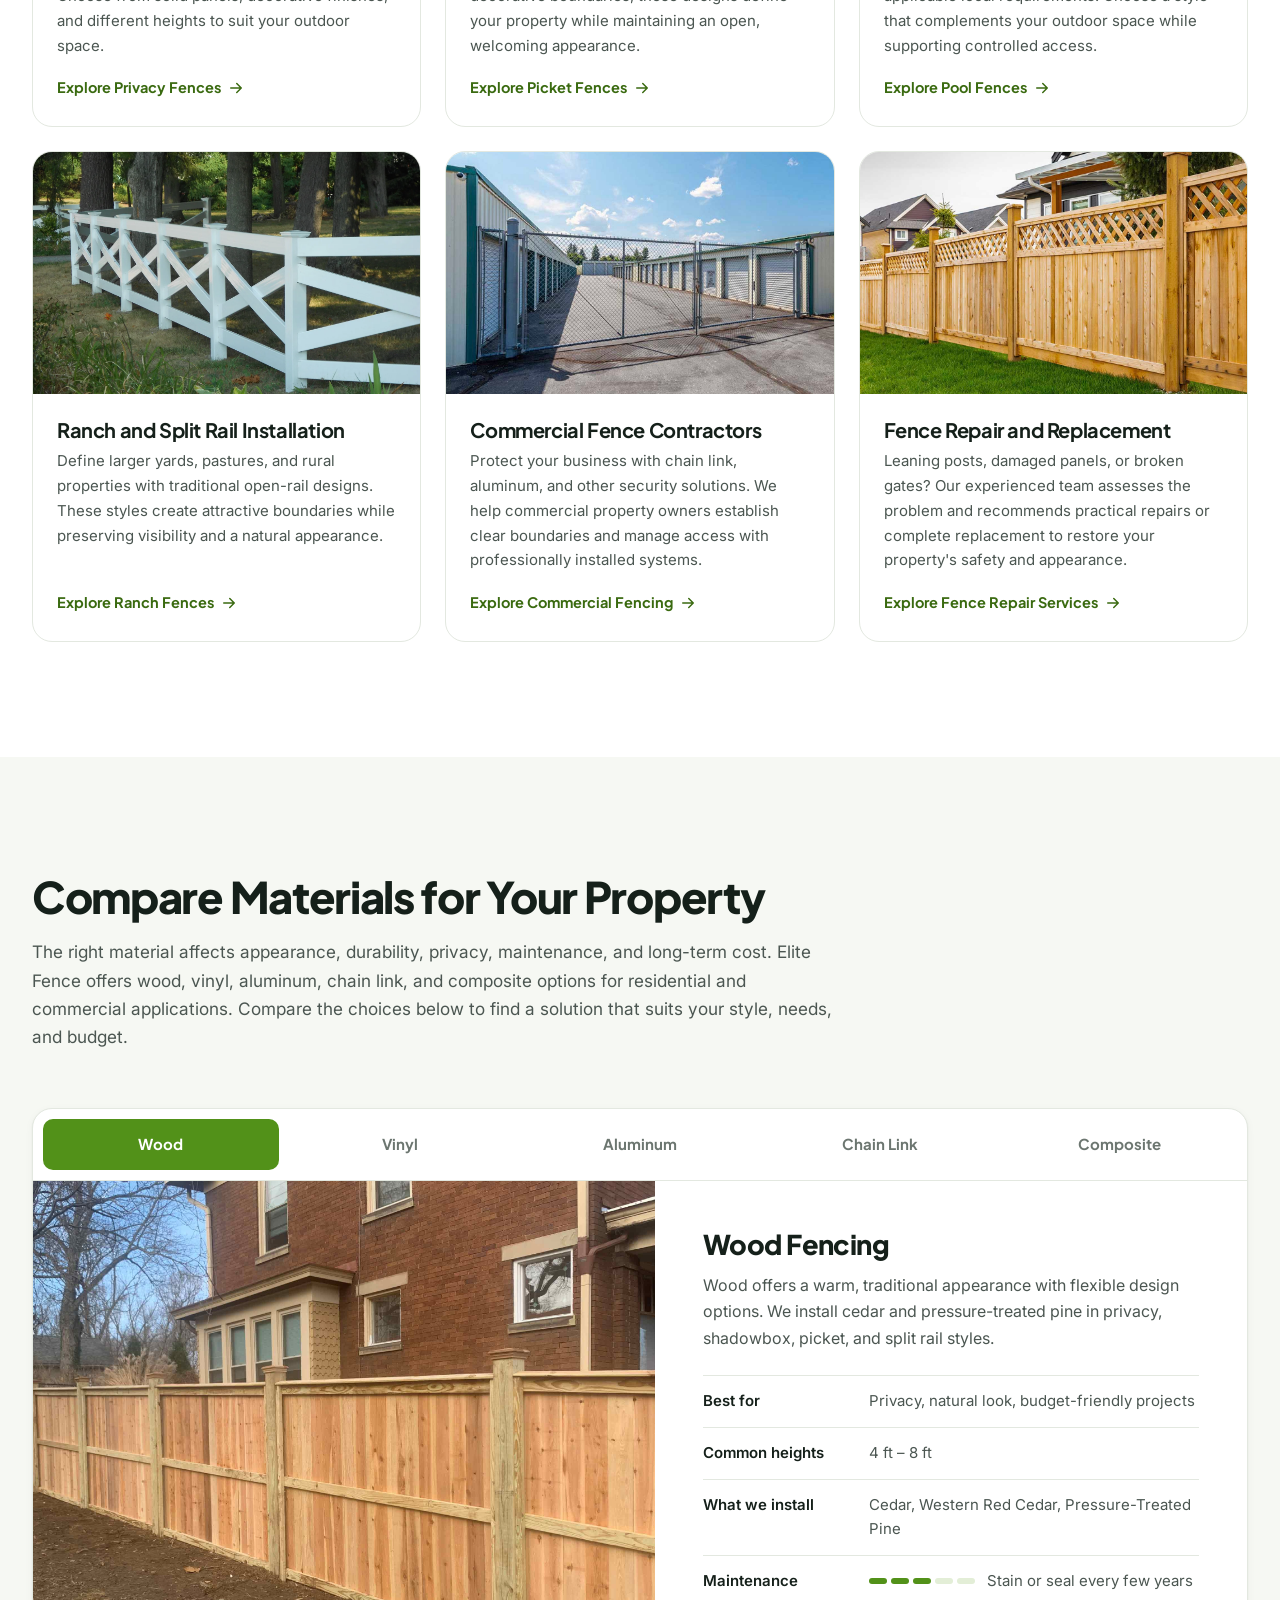
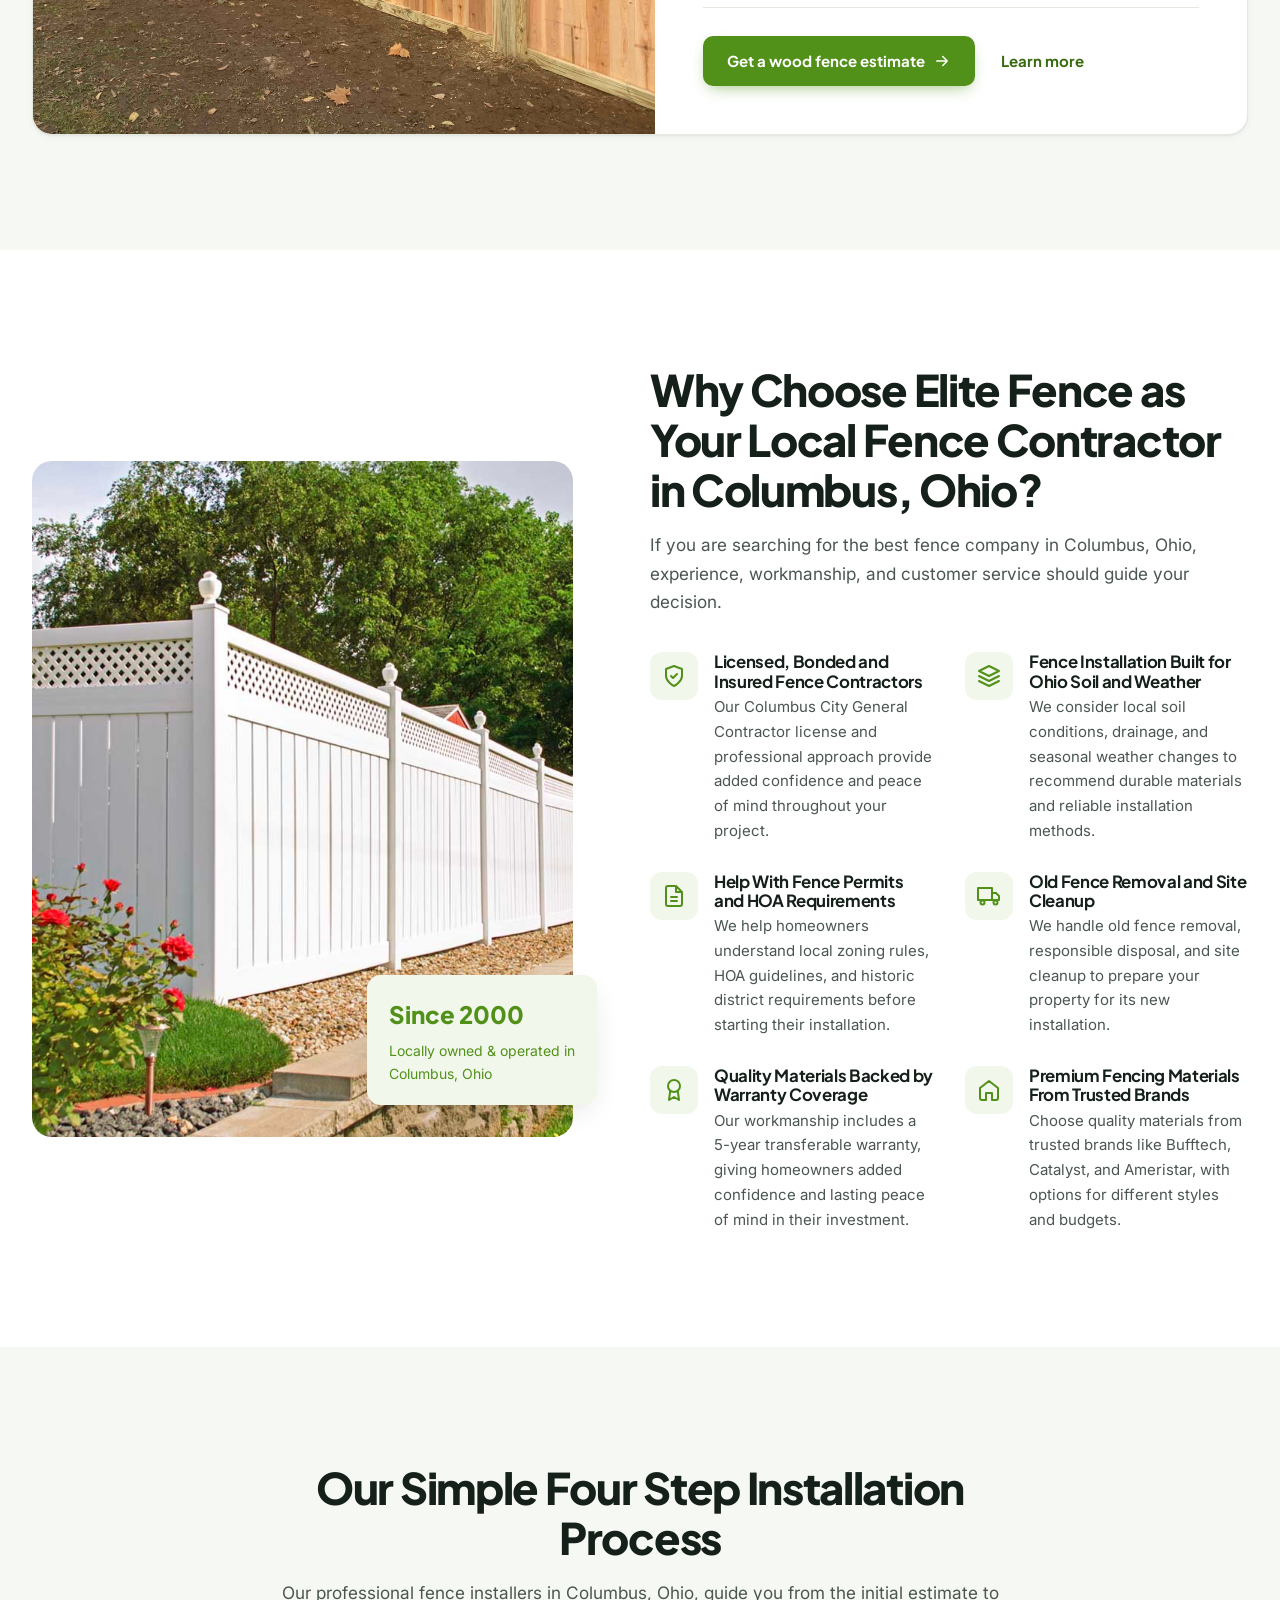
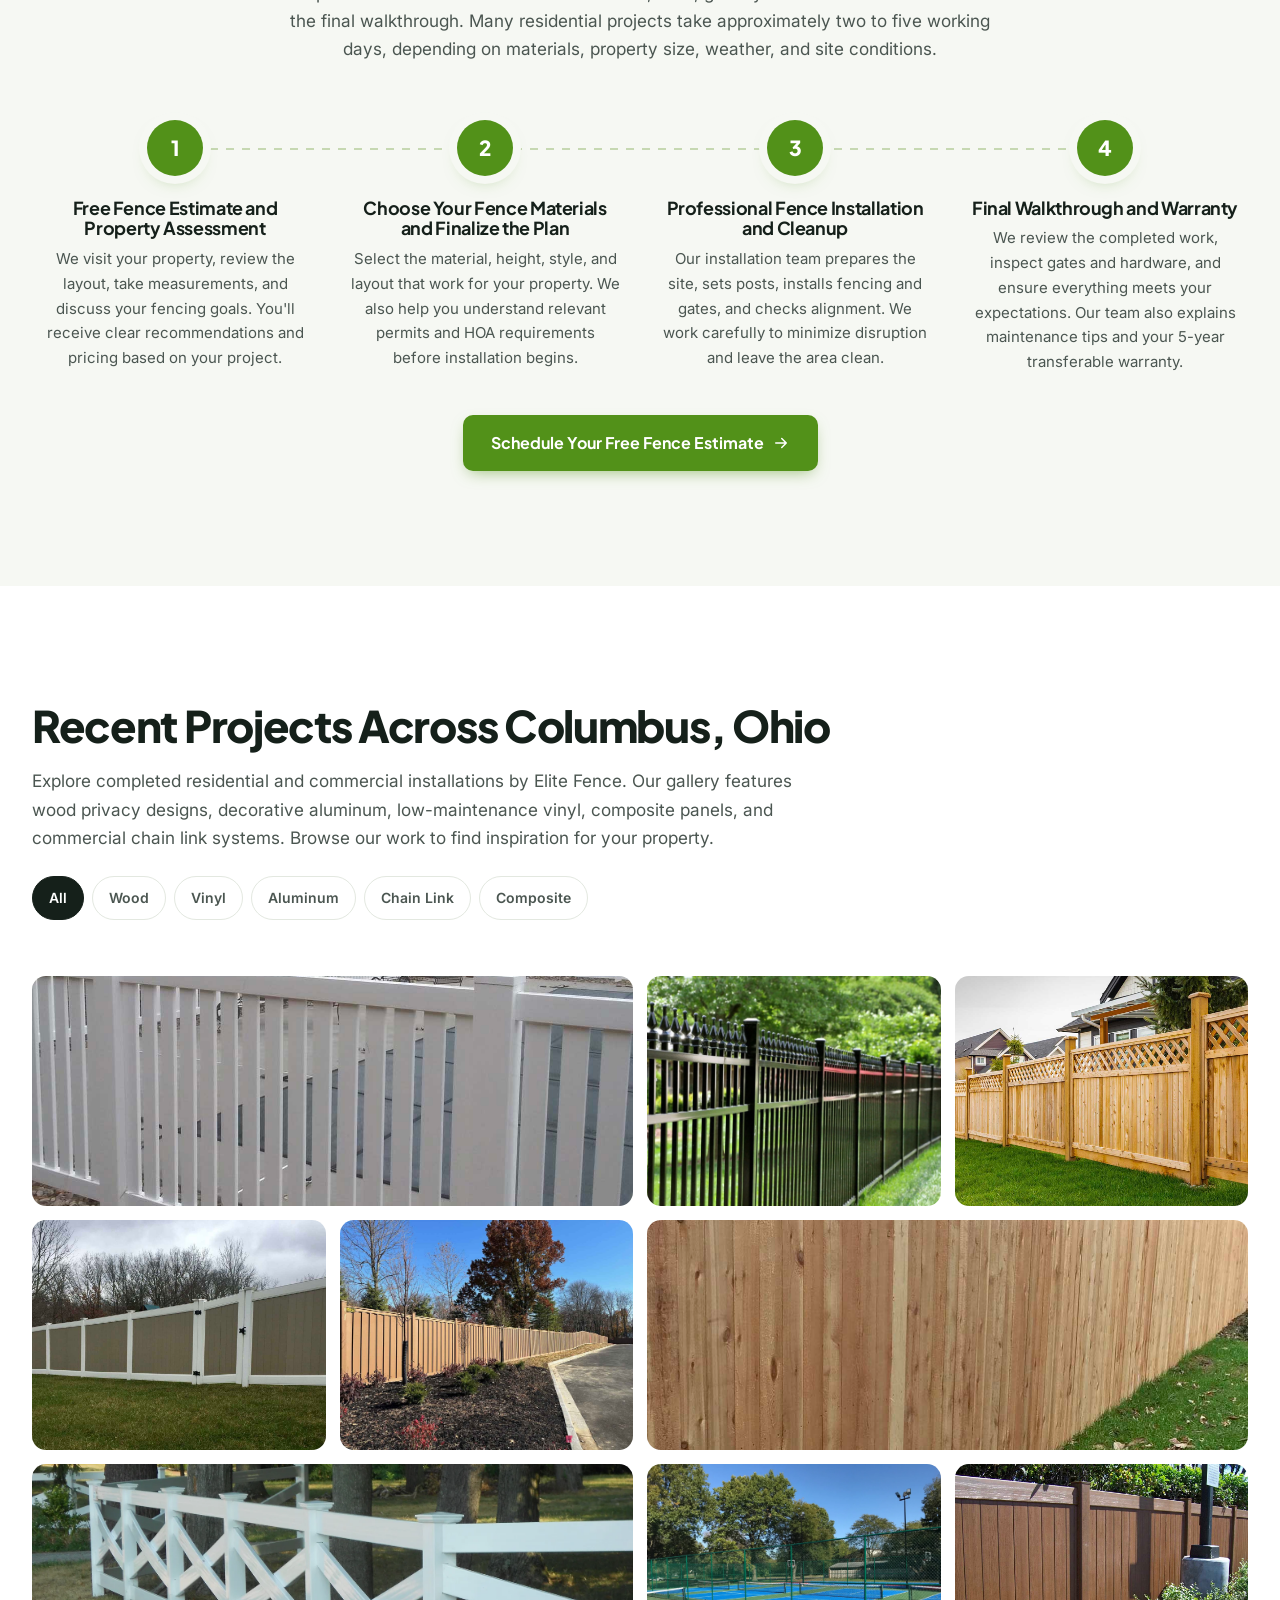
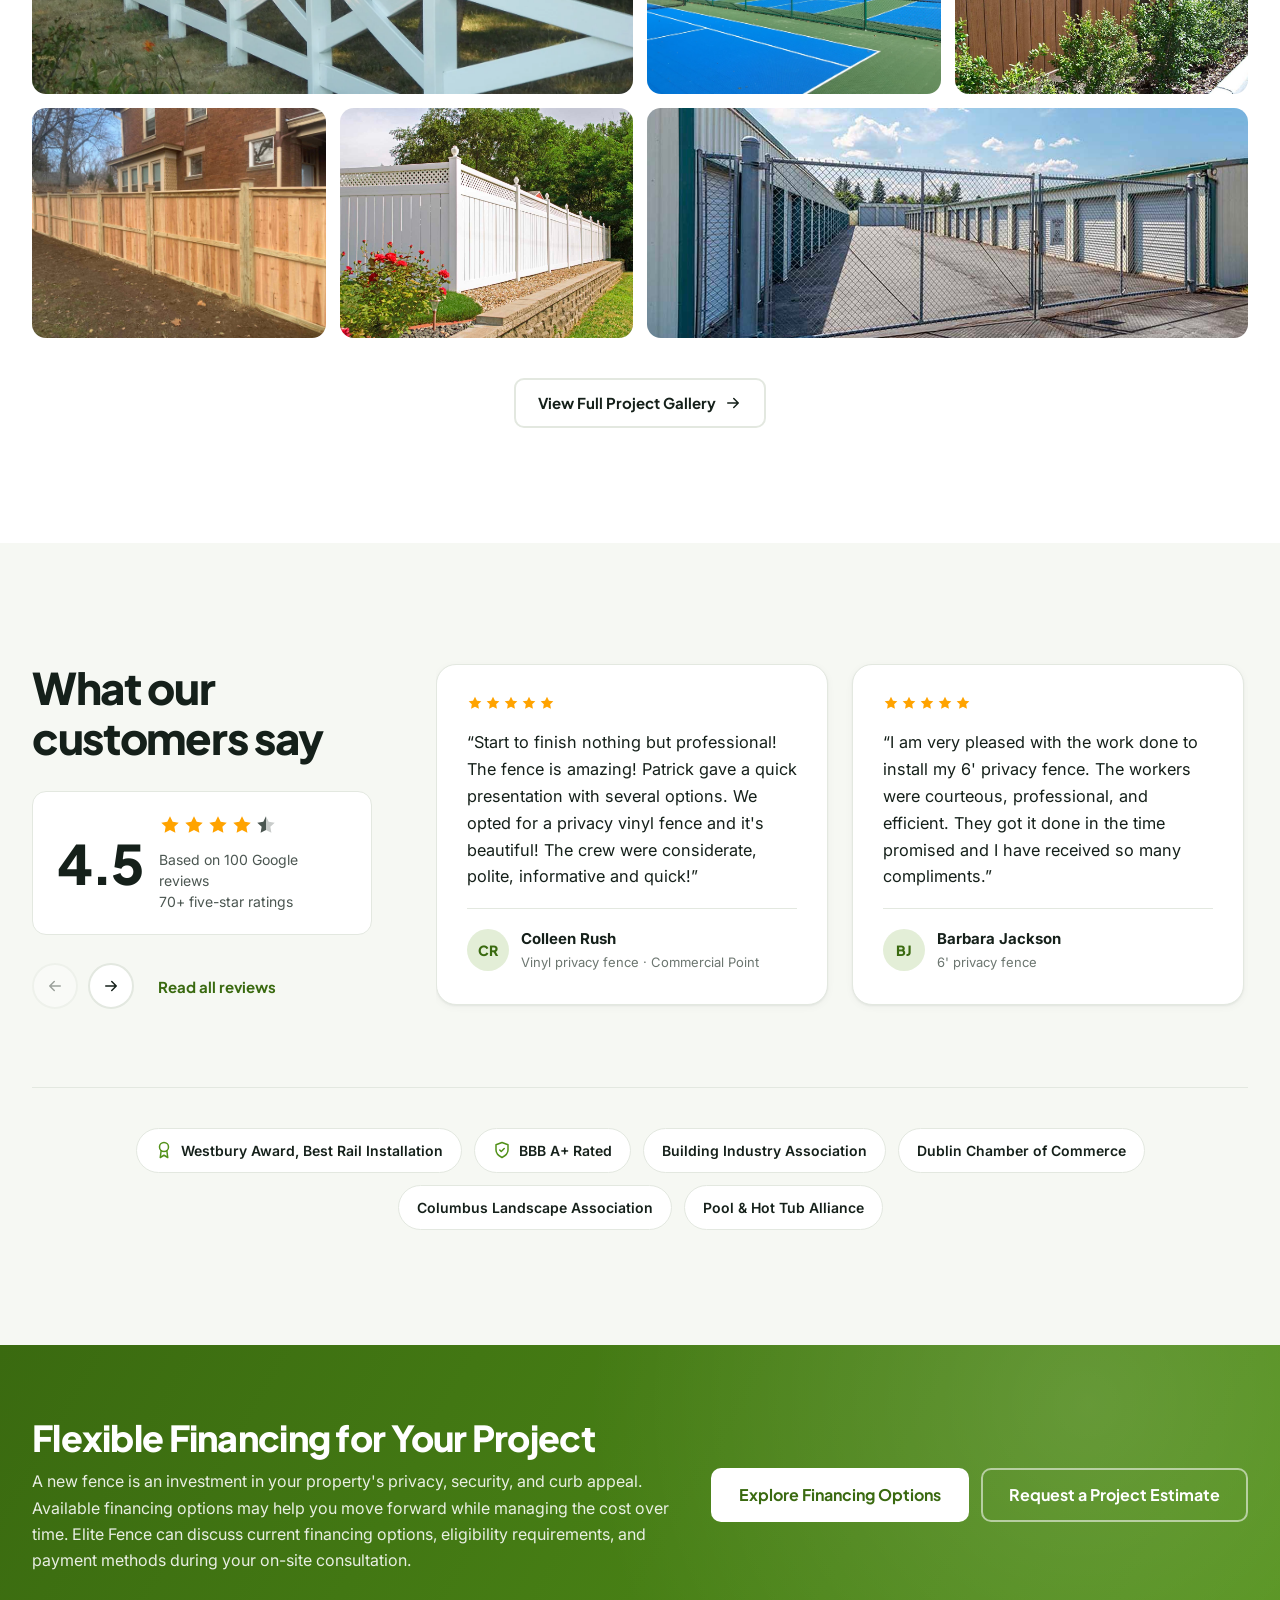
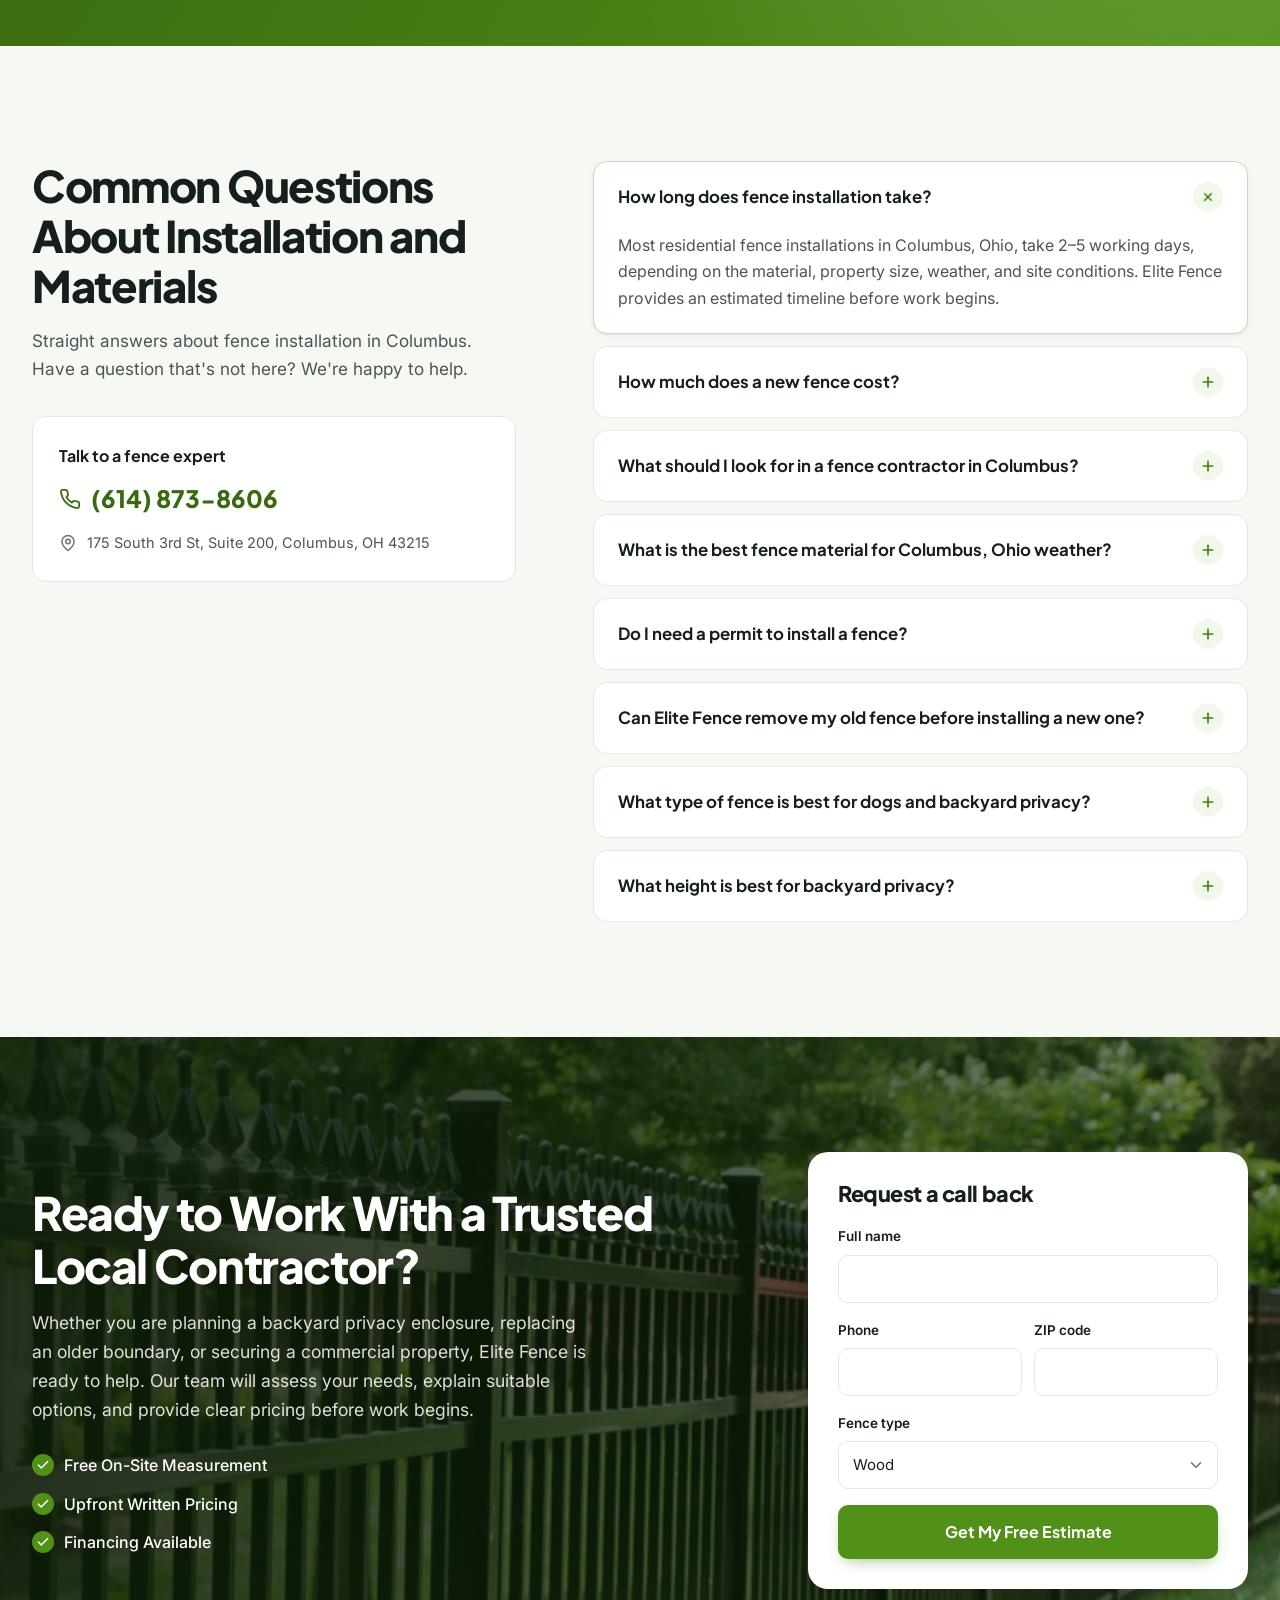
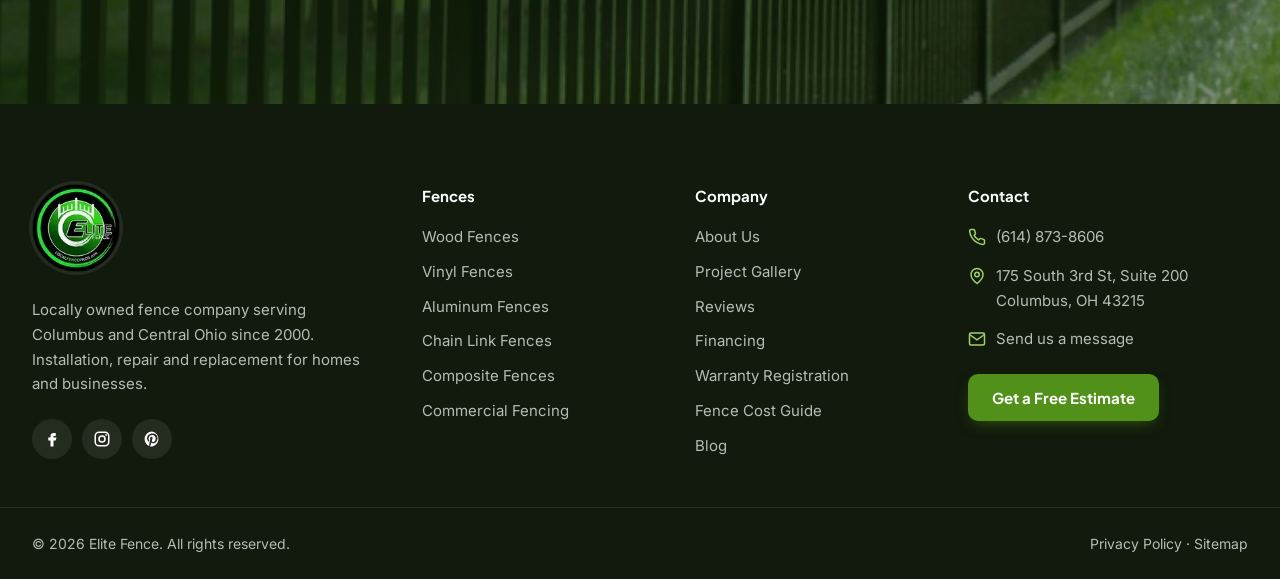
==== commit bf713d10: "website content update" ====
--- a/index.html
+++ b/index.html
@@ -68,7 +68,7 @@
   <div class="container topbar__inner">
     <!-- <p class="topbar__item"><svg class="ico"><use href="#i-shield"/></svg> Licensed, Bonded &amp; Insured</p> -->
     <!-- <p class="topbar__item"></p> -->
-    <p class="topbar__item"><svg class="ico"><use href="#i-pin"/></svg> Serving Columbus since 2000</p>
+    <p class="topbar__item"><svg class="ico"><use href="#i-pin"/></svg> Serving Columbus &amp; Central Ohio since 2000</p>
     <!-- <a class="topbar__item topbar__phone" href="tel:+16148738606"><svg class="ico"><use href="#i-phone"/></svg> (614) 873-8606</a> -->
   </div>
 </div>
@@ -107,7 +107,7 @@
         <li class="nav__item"><a class="nav__link" href="#projects">Projects</a></li>
         <li class="nav__item"><a class="nav__link" href="#reviews">Reviews</a></li>
         <li class="nav__item"><a class="nav__link" href="#financing">Financing</a></li>
-        <li class="nav__item"><a class="nav__link" href="#areas">Service Areas</a></li>
+        <li class="nav__item"><a class="nav__link" href="#faq">FAQ</a></li>
         <li class="nav__item"><a class="nav__link" href="/about-us">About</a></li>
       </ul>
     </nav>
@@ -153,7 +153,7 @@
         <p class="hero__tagline">Built for Privacy, Security, and Lasting Curb Appeal</p>
 
         <p class="hero__lead">Elite Fence is a trusted fence company in Columbus, Ohio, providing professional installation, repair, and replacement services for homeowners and businesses. Since 2000, our local contractors have worked with wood, vinyl, aluminum, chain link, and composite materials to create durable, attractive property boundaries.</p>
-        <p class="hero__lead hero__lead--more">Whether you need backyard privacy, a secure area for pets, or commercial property protection, we deliver quality workmanship, reliable materials, and a straightforward experience.</p>
+        <!-- <p class="hero__lead hero__lead--more">Whether you need backyard privacy, a secure area for pets, or commercial property protection, we deliver quality workmanship, reliable materials, and a straightforward experience.</p> -->
 
         <ul class="hero__checks">
           <li><svg class="ico"><use href="#i-check"/></svg> Free On-Site Estimates</li>
@@ -177,7 +177,7 @@
               <h2 class="quote__title">Get Your Free Fence Installation Estimate</h2>
               <div class="quote__subrow">
                 <svg class="quote__swoosh" viewBox="0 0 120 16" aria-hidden="true"><path d="M3 12 C 30 3, 70 1, 117 6 C 80 5, 40 8, 6 15 Z"/></svg>
-                <p class="quote__sub">Planning a new fence or replacing an existing one? Tell us about your project, and our Columbus fencing team will help you explore the right options.</p>
+                <p class="quote__sub">Get Your Free Fence Installation Estimate in Columbus, Ohio Today</p>
               </div>
             </div>
             <ol class="quote__steps" aria-label="Form progress">
@@ -546,32 +546,32 @@
 
       <div class="why__content">
         <h2 class="section__title" id="why-title">Why Choose Elite Fence as Your Local Fence Contractor in Columbus, Ohio?</h2>
-        <p class="section__lead">If you are searching for the best fence company in Columbus, Ohio, experience, workmanship, and customer service should guide your decision. Since 2000, Elite Fence has helped homeowners and businesses choose reliable solutions that improve privacy, security, and curb appeal. Here's why homeowners and businesses choose our team.</p>
+        <p class="section__lead">If you are searching for the best fence company in Columbus, Ohio, experience, workmanship, and customer service should guide your decision. </p>
 
         <div class="features">
           <div class="feature">
             <span class="feature__icon"><svg><use href="#i-shield"/></svg></span>
-            <div><h3 class="feature__title">Licensed, Bonded and Insured Fence Contractors</h3><p class="feature__text">Our Columbus City General Contractor license and professional approach provide added confidence throughout your project.</p></div>
+            <div><h3 class="feature__title">Licensed, Bonded and Insured Fence Contractors</h3><p class="feature__text">Our Columbus City General Contractor license and professional approach provide added confidence and peace of mind throughout your project.</p></div>
           </div>
           <div class="feature">
             <span class="feature__icon"><svg><use href="#i-layers"/></svg></span>
-            <div><h3 class="feature__title">Fence Installation Built for Ohio Soil and Weather</h3><p class="feature__text">We consider clay-heavy soil, drainage, and seasonal freeze-thaw conditions when selecting installation methods and materials.</p></div>
+            <div><h3 class="feature__title">Fence Installation Built for Ohio Soil and Weather</h3><p class="feature__text">We consider local soil conditions, drainage, and seasonal weather changes to recommend durable materials and reliable installation methods.</p></div>
           </div>
           <div class="feature">
             <span class="feature__icon"><svg><use href="#i-file"/></svg></span>
-            <div><h3 class="feature__title">Help With Fence Permits and HOA Requirements</h3><p class="feature__text">We help homeowners understand local zoning restrictions, neighborhood covenants, and HOA design guidelines. Properties in designated historic districts may also require architectural approval.</p></div>
+            <div><h3 class="feature__title">Help With Fence Permits and HOA Requirements</h3><p class="feature__text">We help homeowners understand local zoning rules, HOA guidelines, and historic district requirements before starting their installation.</p></div>
           </div>
           <div class="feature">
             <span class="feature__icon"><svg><use href="#i-truck"/></svg></span>
-            <div><h3 class="feature__title">Old Fence Removal and Site Cleanup</h3><p class="feature__text">Replacing an existing boundary? We handle removal and disposal as outlined in your estimate, helping prepare the property for its new installation.</p></div>
+            <div><h3 class="feature__title">Old Fence Removal and Site Cleanup</h3><p class="feature__text">We handle old fence removal, responsible disposal, and site cleanup to prepare your property for its new installation.</p></div>
           </div>
           <div class="feature">
             <span class="feature__icon"><svg><use href="#i-award"/></svg></span>
-            <div><h3 class="feature__title">Quality Materials Backed by Warranty Coverage</h3><p class="feature__text">We stand behind our workmanship with a 5-year transferable warranty, giving you added confidence in your investment.</p></div>
+            <div><h3 class="feature__title">Quality Materials Backed by Warranty Coverage</h3><p class="feature__text">Our workmanship includes a 5-year transferable warranty, giving homeowners added confidence and lasting peace of mind in their investment.</p></div>
           </div>
           <div class="feature">
             <span class="feature__icon"><svg><use href="#i-home"/></svg></span>
-            <div><h3 class="feature__title">Premium Fencing Materials From Trusted Brands</h3><p class="feature__text">Choose from recognized manufacturers, including Bufftech, Catalyst, and Ameristar, with options suited to different styles and budgets.</p></div>
+            <div><h3 class="feature__title">Premium Fencing Materials From Trusted Brands</h3><p class="feature__text">Choose quality materials from trusted brands like Bufftech, Catalyst, and Ameristar, with options for different styles and budgets.</p></div>
           </div>
         </div>
       </div>
@@ -582,7 +582,7 @@
   <section class="section section--alt" id="process" aria-labelledby="process-title">
     <div class="container">
       <div class="section__head section__head--center">
-        <h2 class="section__title" id="process-title">Our Simple Four-Step Installation Process</h2>
+        <h2 class="section__title" id="process-title">Our Simple Four Step Installation Process</h2>
         <p class="section__lead">Our professional fence installers in Columbus, Ohio, guide you from the initial estimate to the final walkthrough. Many residential projects take approximately two to five working days, depending on materials, property size, weather, and site conditions.</p>
       </div>
 
@@ -605,36 +605,11 @@
         <li class="step reveal">
           <span class="step__num">4</span>
           <h3 class="step__title">Final Walkthrough and Warranty</h3>
-          <p class="step__text">We review the completed work, inspect gates and hardware, and explain maintenance and your 5-year transferable warranty.</p>
+          <p class="step__text">We review the completed work, inspect gates and hardware, and ensure everything meets your expectations. Our team also explains maintenance tips and your 5-year transferable warranty.</p>
         </li>
       </ol>
       <div class="section__foot">
         <a class="btn btn--primary btn--lg" href="#estimate" data-focus-form>Schedule Your Free Fence Estimate <svg class="ico"><use href="#i-arrow"/></svg></a>
-      </div>
-    </div>
-  </section>
-
-    <!-- ============ AREAS WE SERVE ============ -->
-  <section class="section" id="areas" aria-labelledby="areas-title">
-    <div class="container serve">
-      <div class="serve__content">
-        <h2 class="section__title" id="areas-title">Proudly Serving Columbus and Ohio</h2>
-        <p class="section__lead">Elite Fence provides residential and commercial installation, repair, and replacement services throughout Columbus and surrounding communities. Our team helps property owners choose materials and designs suited to their homes, businesses, and neighborhood requirements.</p>
-        <a class="btn btn--primary btn--lg" href="#estimate" data-focus-form>Get a Free Fence Estimate <svg class="ico"><use href="#i-arrow"/></svg></a>
-      </div>
-      <div class="serve__card">
-        <h3 class="serve__title"><svg class="ico"><use href="#i-pin"/></svg> Areas We Serve Include</h3>
-        <ul class="serve__list">
-          <li>Columbus</li>
-          <li>Dublin</li>
-          <li>Hilliard</li>
-          <li>Westerville</li>
-          <li>Gahanna</li>
-          <li>Grove City</li>
-          <li>New Albany</li>
-          <li>Upper Arlington</li>
-        </ul>
-        <p class="serve__note">We also serve other communities throughout Columbus, Ohio. Contact us to confirm service availability for your property.</p>
       </div>
     </div>
   </section>
@@ -804,6 +779,10 @@
           <summary>What type of fence is best for dogs and backyard privacy?</summary>
           <p>Wood and vinyl privacy fences are popular for secure, private backyards. Chain link fencing can also work well for pets. The best choice depends on your dog's size, activity level, and your property's layout.</p>
         </details>
+        <details class="acc">
+          <summary>What height is best for backyard privacy?</summary>
+          <p>Six-foot privacy fences are a popular choice for screening neighboring properties and creating a more secluded backyard. The permitted height depends on local zoning and property requirements. Explore our <a href="privacy-fence-columbus-ohio.html">privacy fencing options</a> to compare materials, styles, and heights.</p>
+        </details>
       </div>
     </div>
   </section>
@@ -925,4 +904,4 @@
 
 <script src="assets/js/main.js" defer></script>
 </body>
-</html>
+</html>
--- a/assets/css/style.css
+++ b/assets/css/style.css
@@ -710,6 +710,10 @@
 .benefits__img { border-radius: var(--radius-lg); object-fit: cover; }
 .benefits__img--main { width: 100%; aspect-ratio: 4 / 3.4; }
 .benefits__img--inset { position: absolute; right: 0; bottom: 0; width: 48%; aspect-ratio: 1; border: 6px solid #fff; box-shadow: var(--shadow); }
+.section__tagline { margin-top: 12px; font-family: var(--font-head); font-weight: 700; font-size: 1.15rem; color: var(--green-700); }
+.section__lead + .section__lead { margin-top: 12px; }
+.cta-final__text + .cta-final__text { margin-top: 12px; }
+.benefits__cta { margin-top: 30px; }
 .benefit-list { display: grid; gap: 22px; margin-top: 32px; }
 .benefit-list li { display: flex; gap: 16px; align-items: flex-start; }
 .benefit-list__icon { flex: none; width: 46px; height: 46px; border-radius: 12px; display: grid; place-items: center; background: var(--green-50); color: var(--green); }
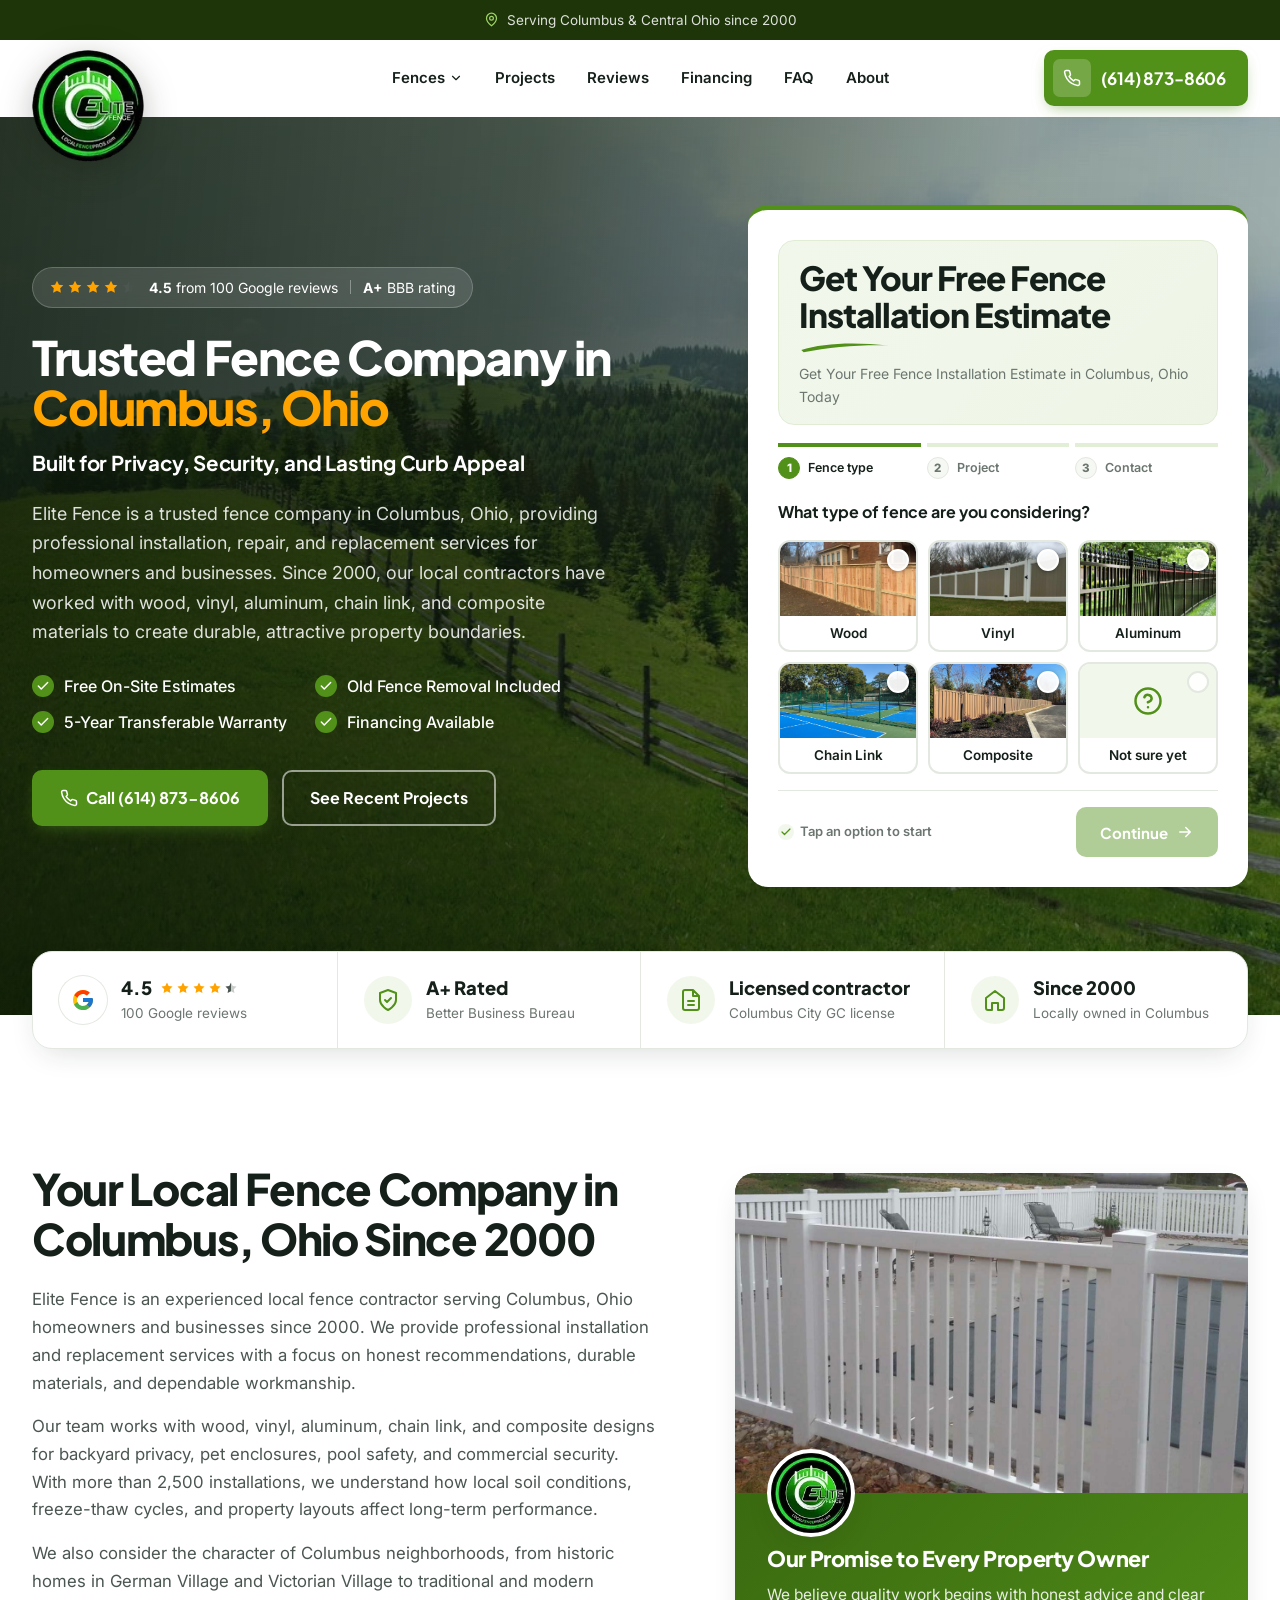
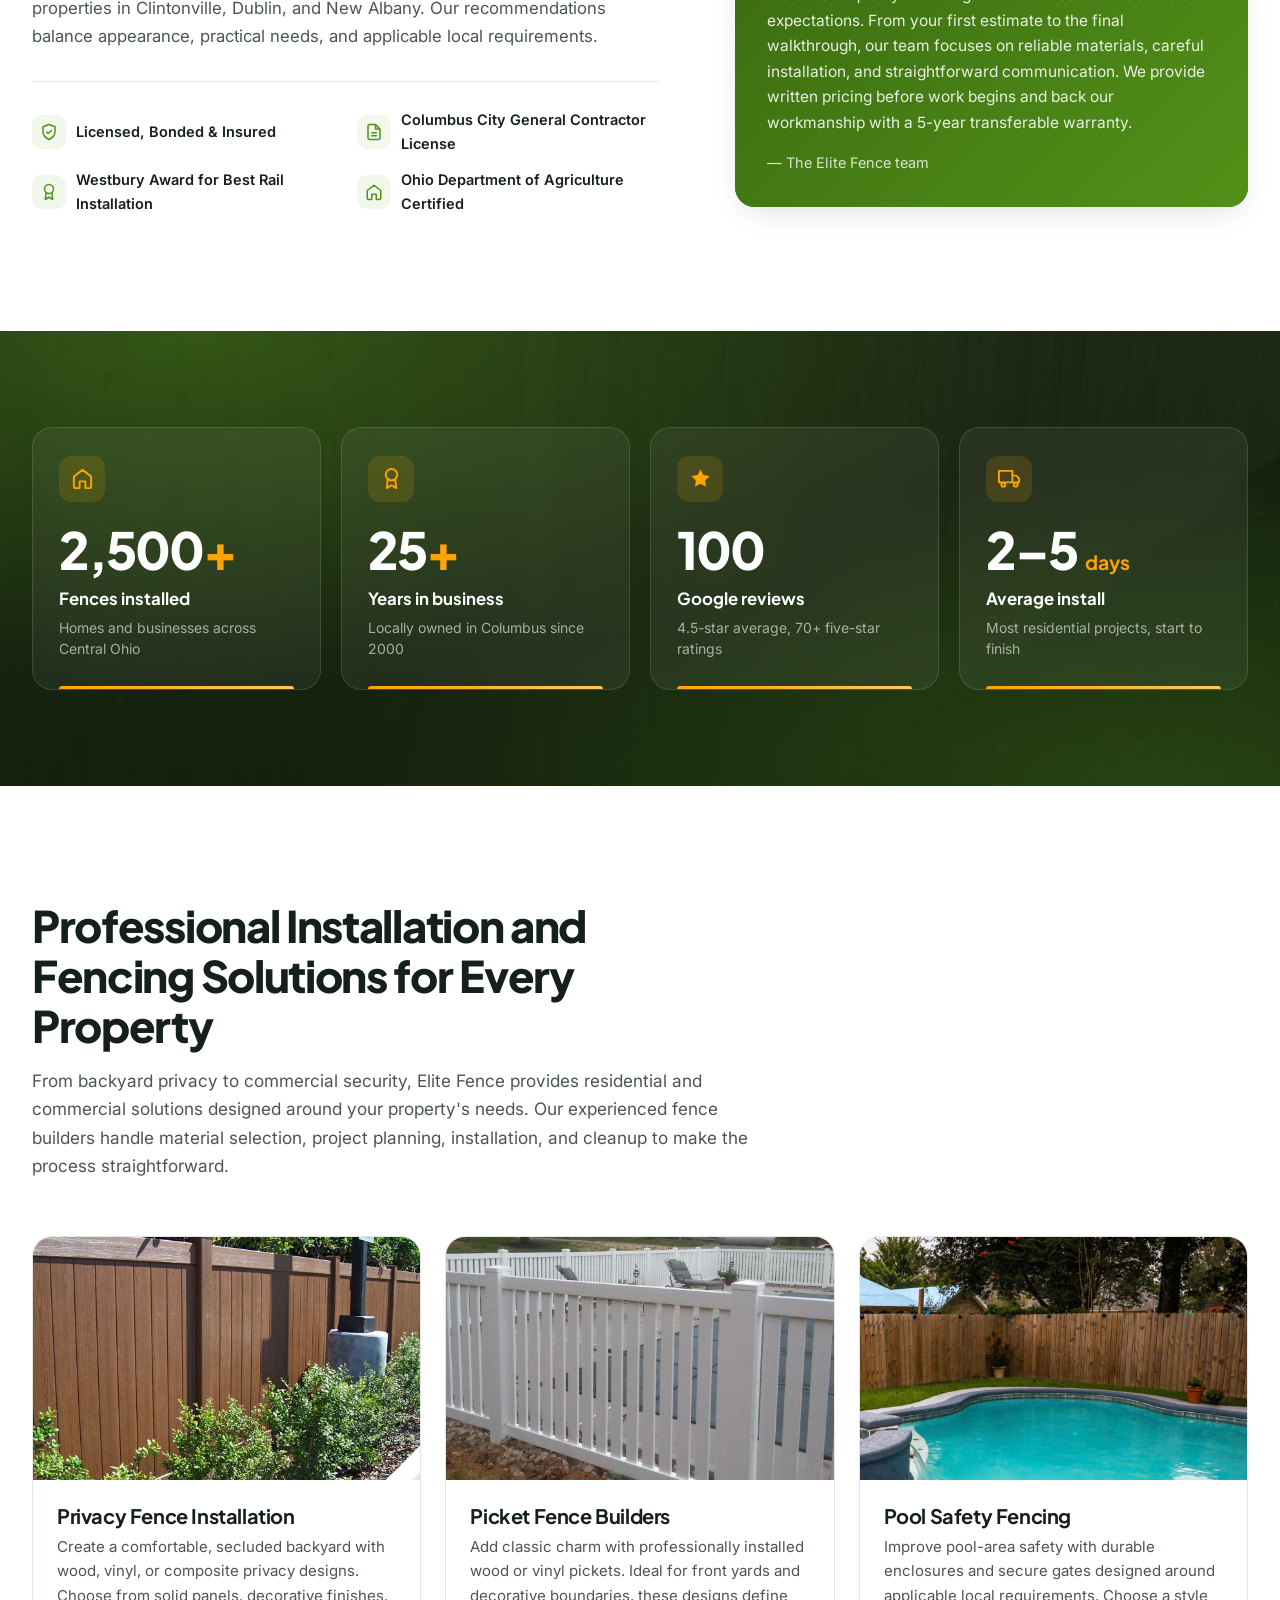
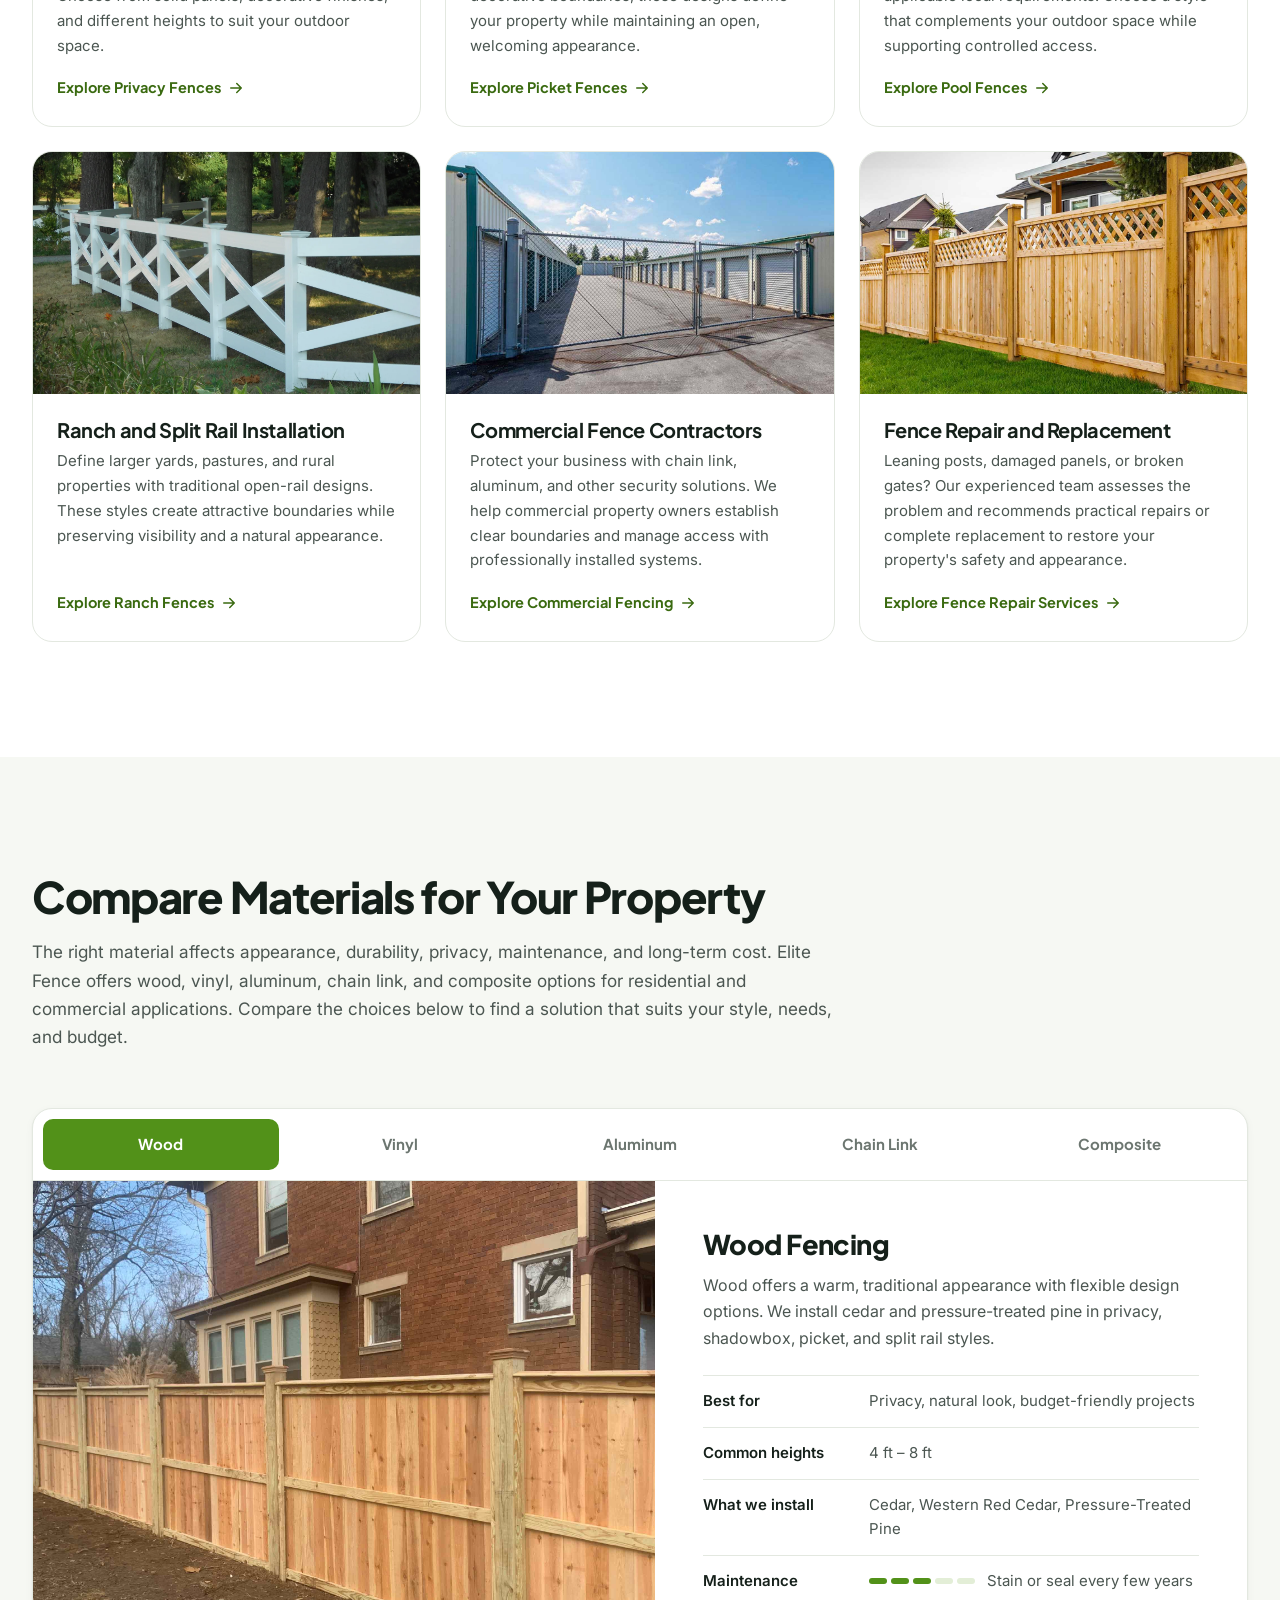
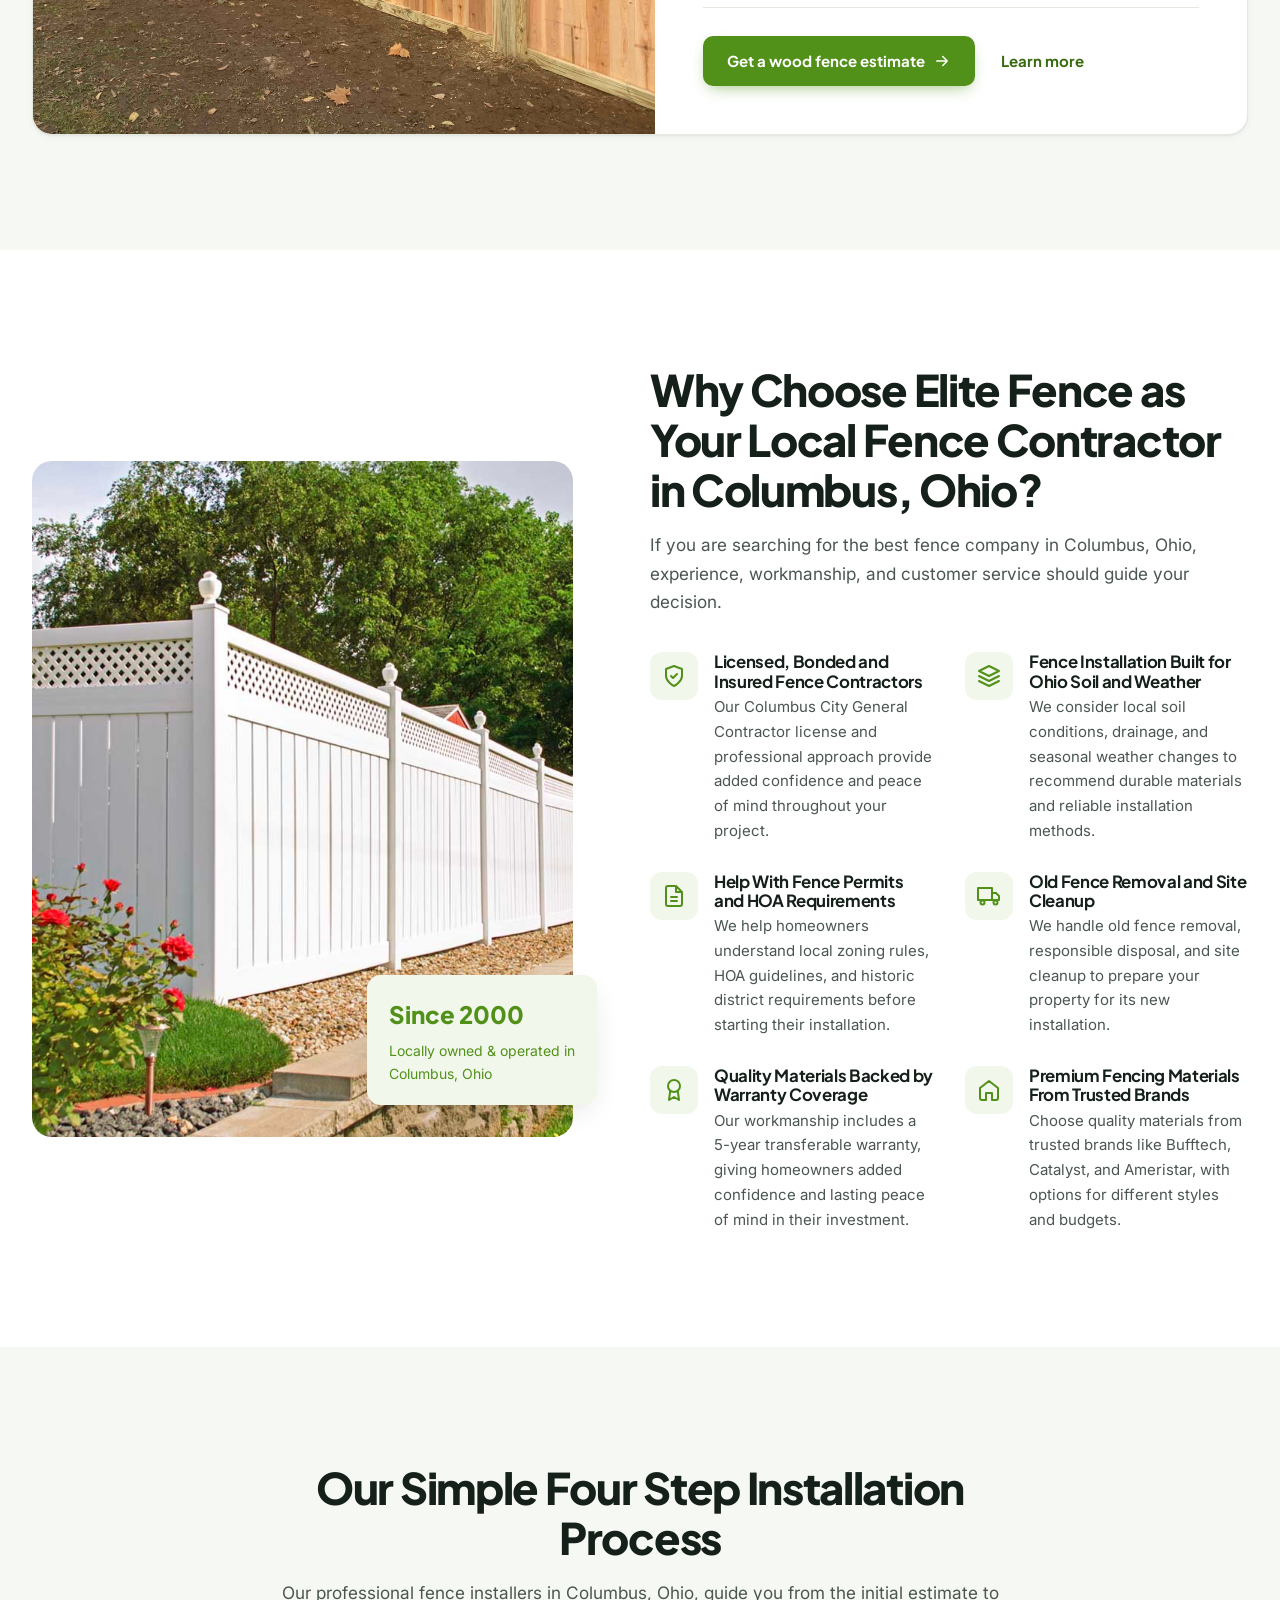
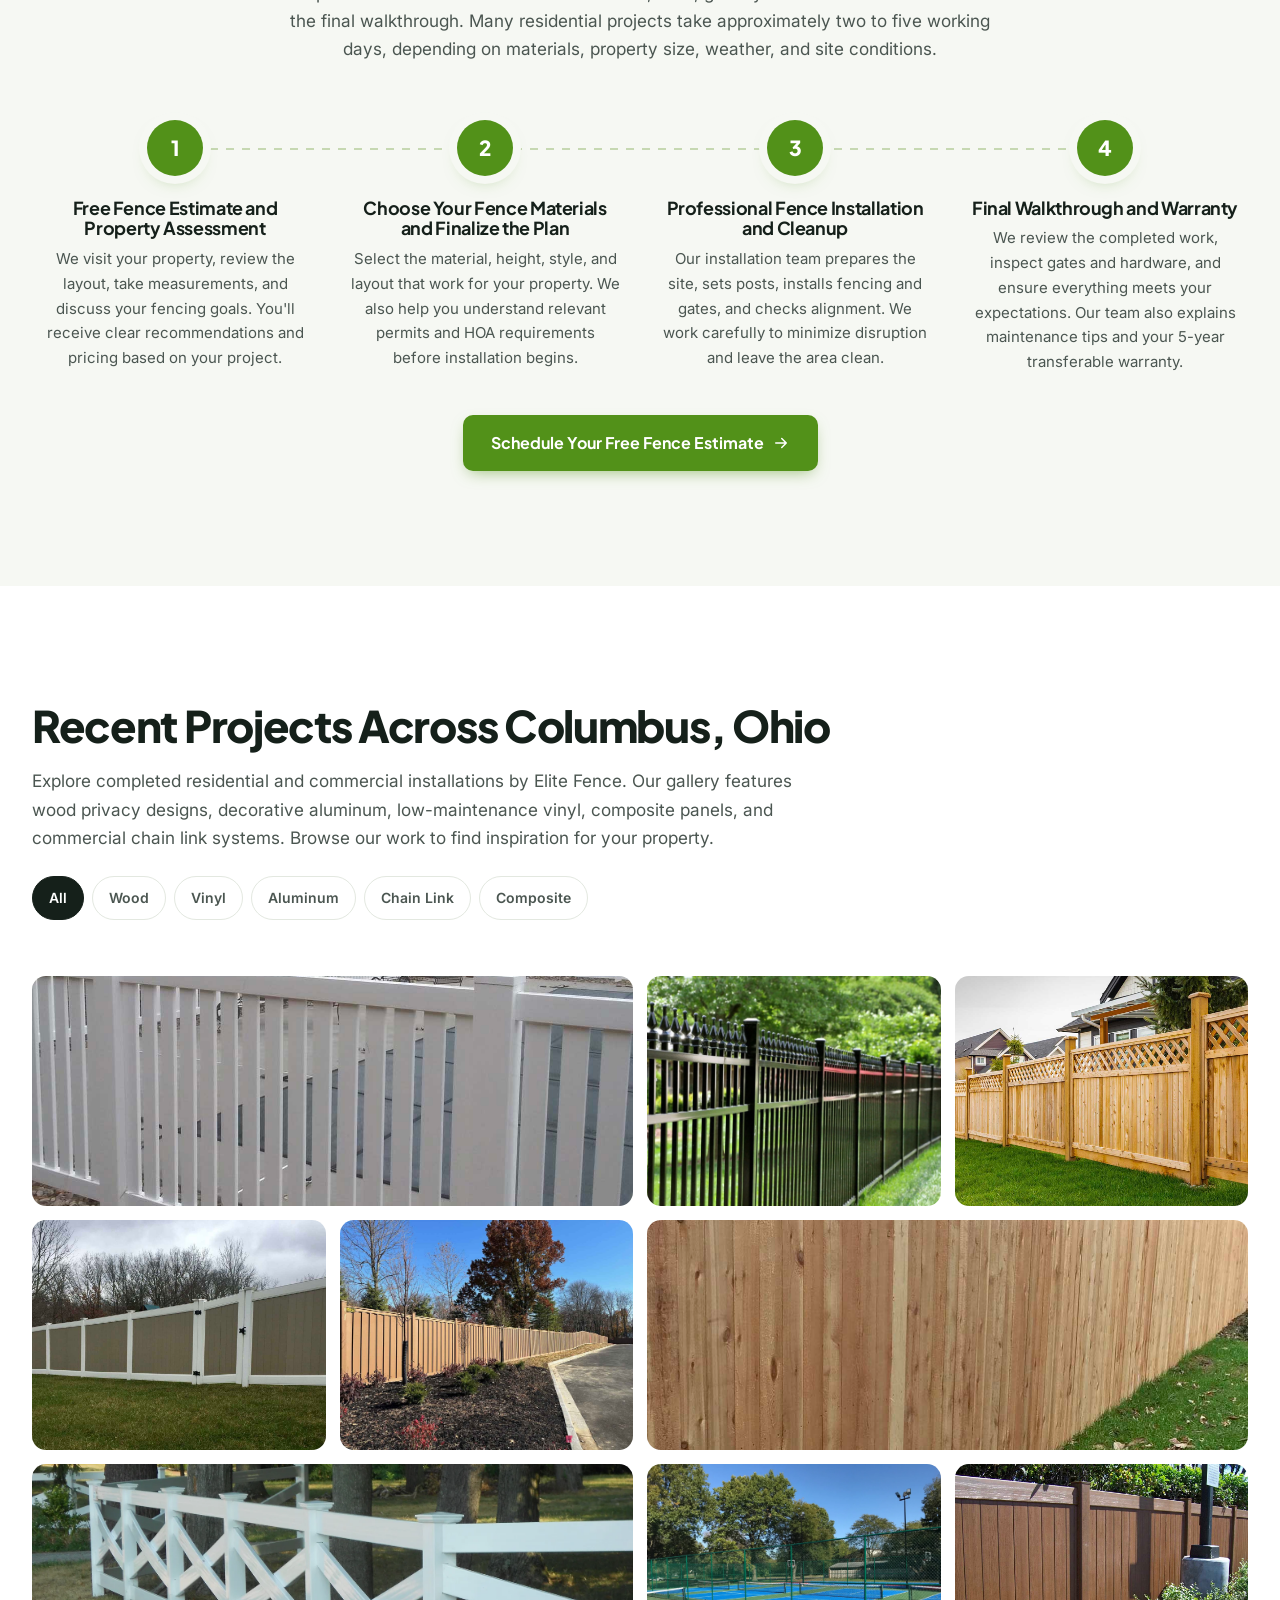
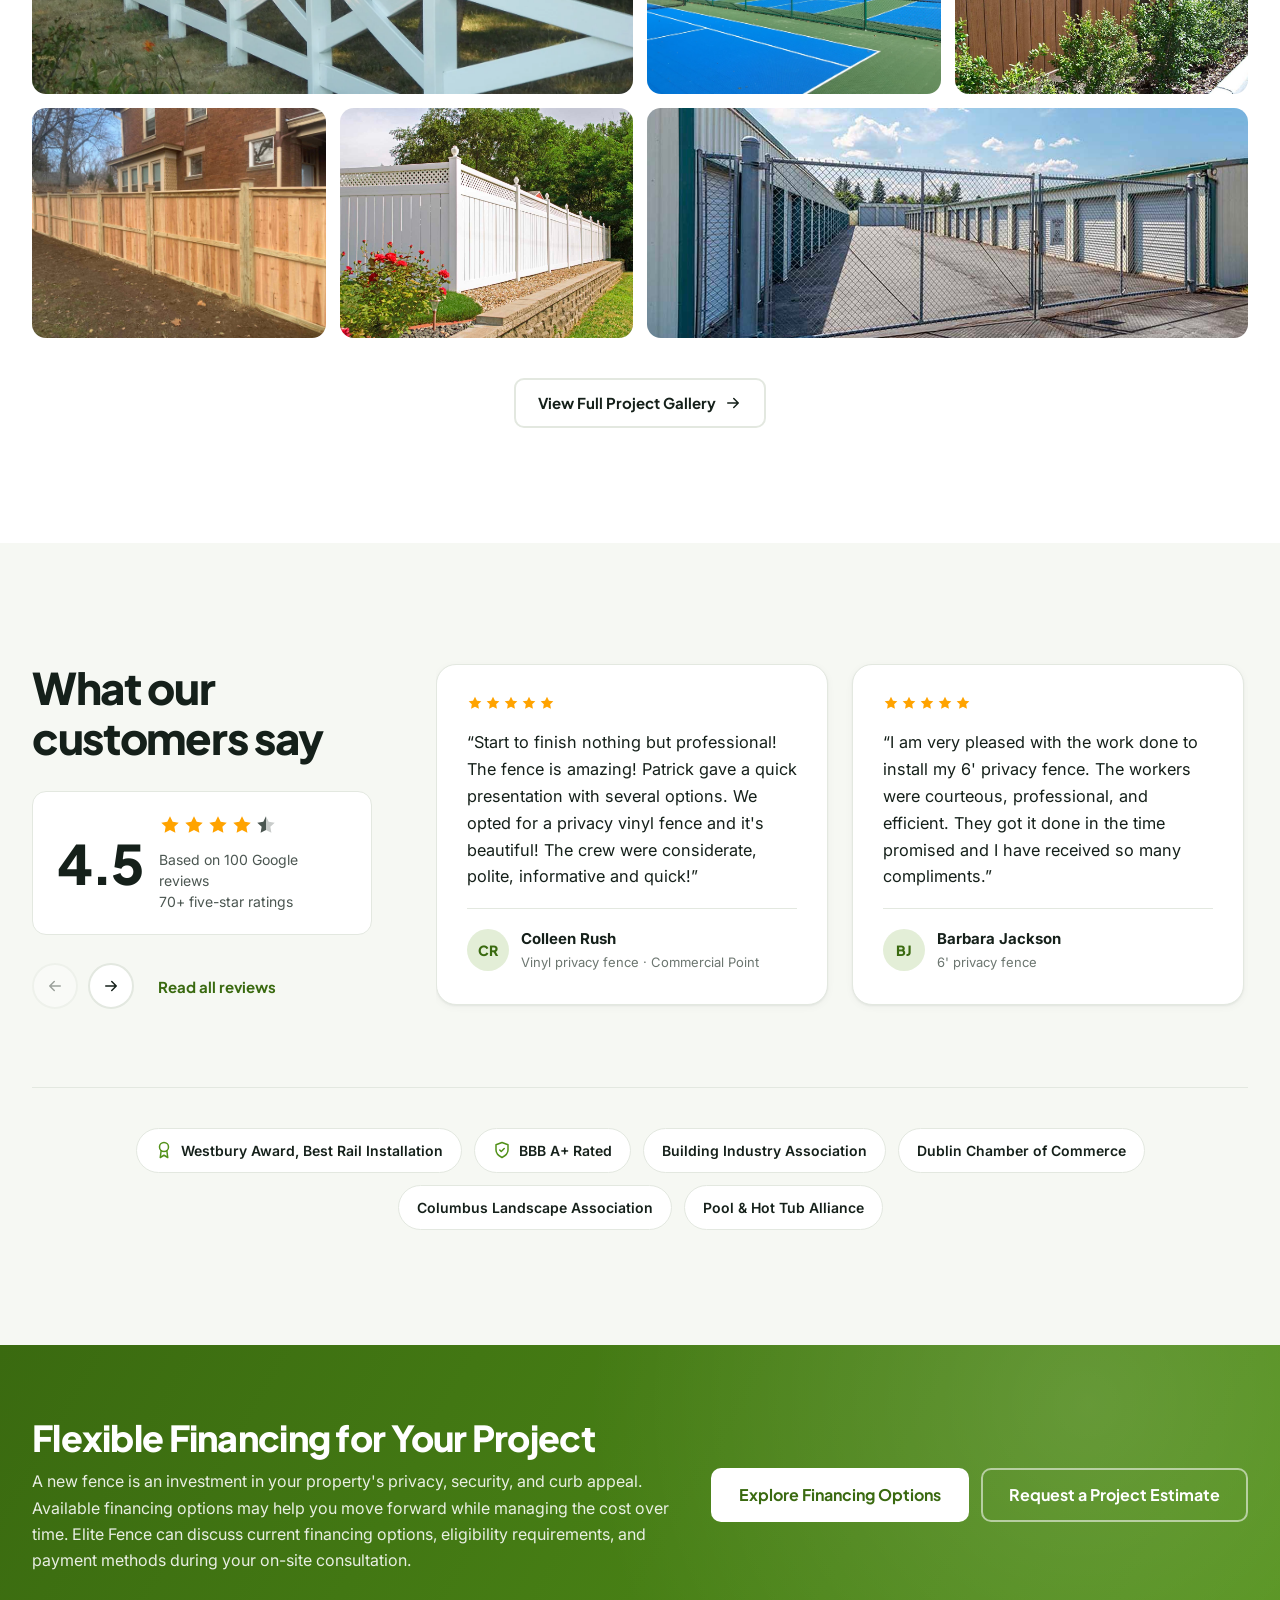
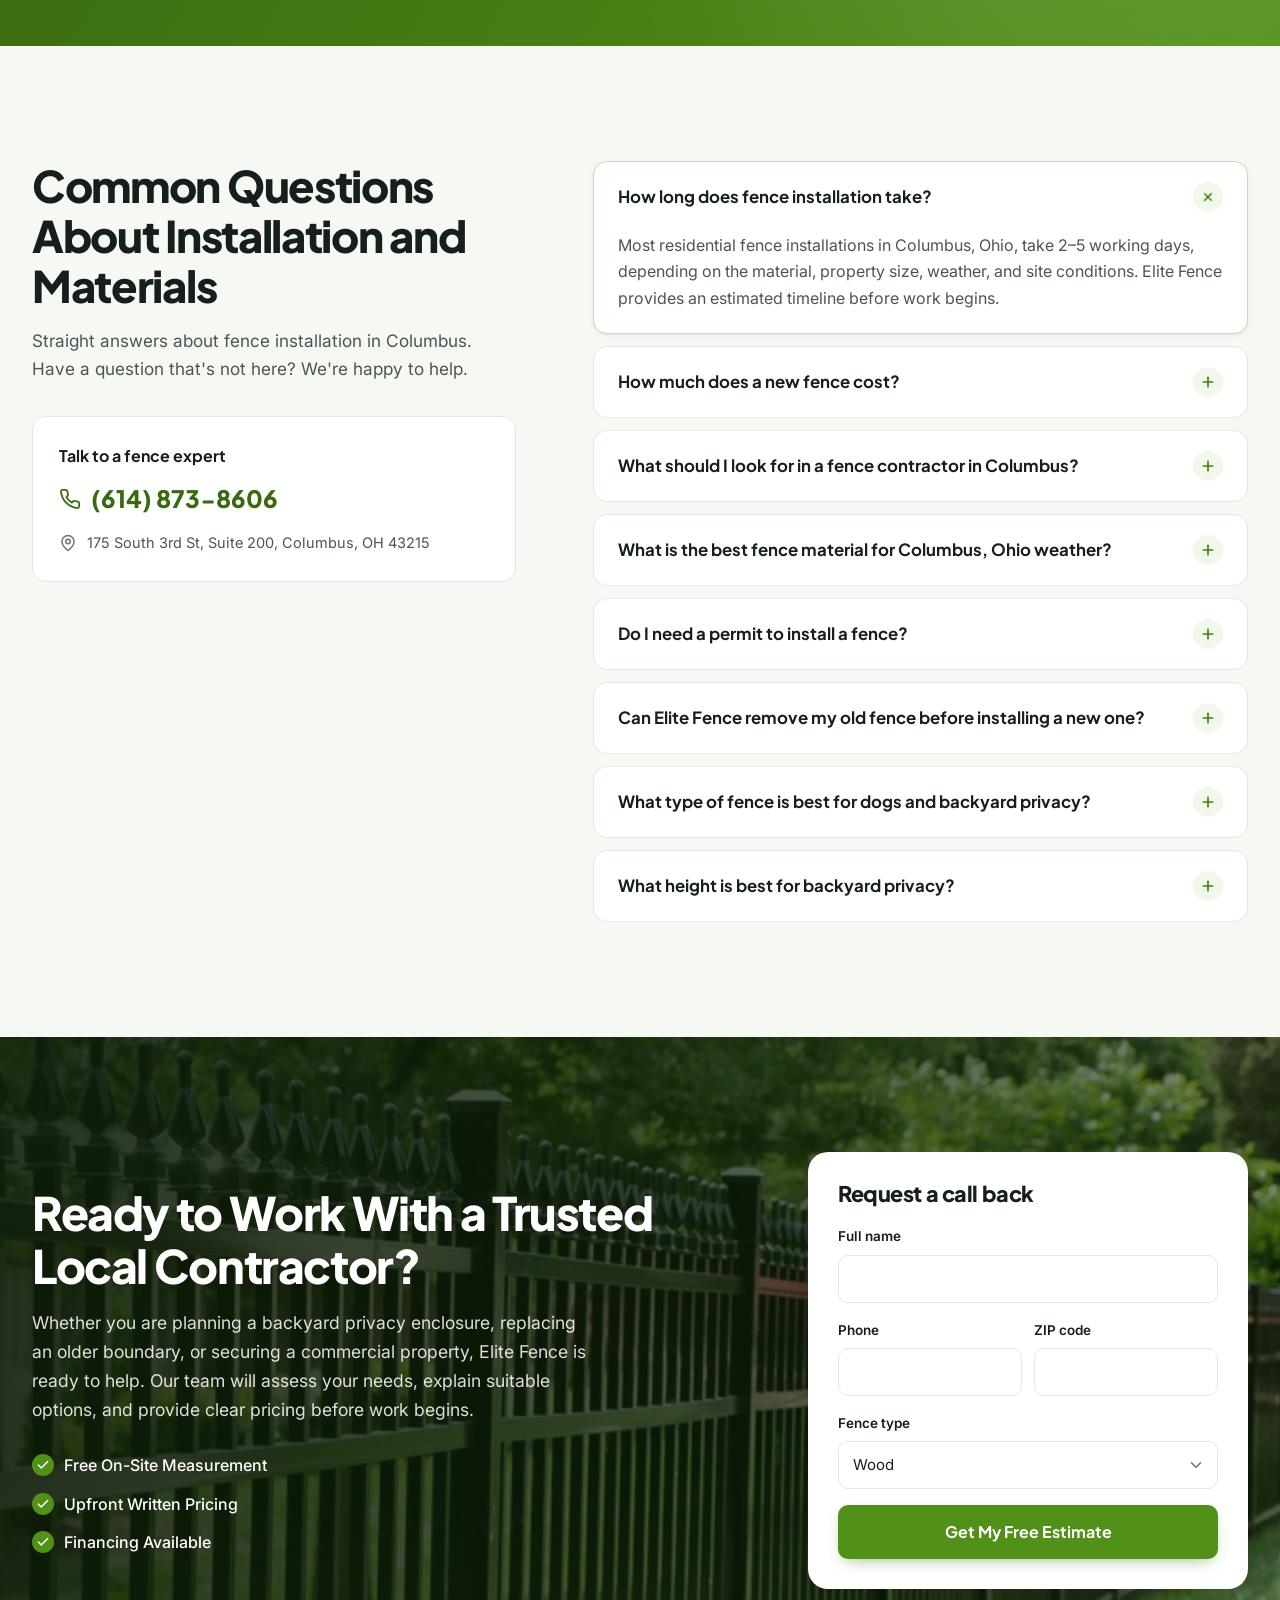
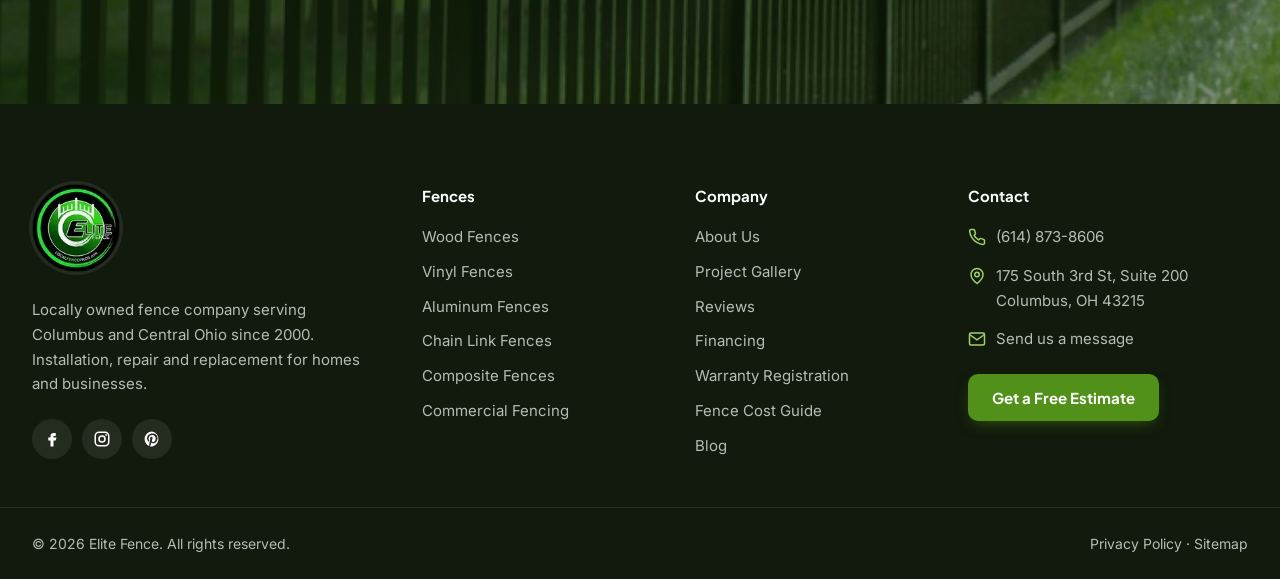
==== commit 39504a6d: "remove contractor" ====
--- a/index.html
+++ b/index.html
@@ -149,7 +149,7 @@
           <span><strong>A+</strong> BBB rating</span>
         </div>
 
-        <h1 class="hero__title" id="hero-title">Trusted Fence Company and Fence Contractor in <span class="hero__highlight">Columbus, Ohio</span></h1>
+        <h1 class="hero__title" id="hero-title">Trusted Fence Company in <span class="hero__highlight">Columbus, Ohio</span></h1>
         <p class="hero__tagline">Built for Privacy, Security, and Lasting Curb Appeal</p>
 
         <p class="hero__lead">Elite Fence is a trusted fence company in Columbus, Ohio, providing professional installation, repair, and replacement services for homeowners and businesses. Since 2000, our local contractors have worked with wood, vinyl, aluminum, chain link, and composite materials to create durable, attractive property boundaries.</p>
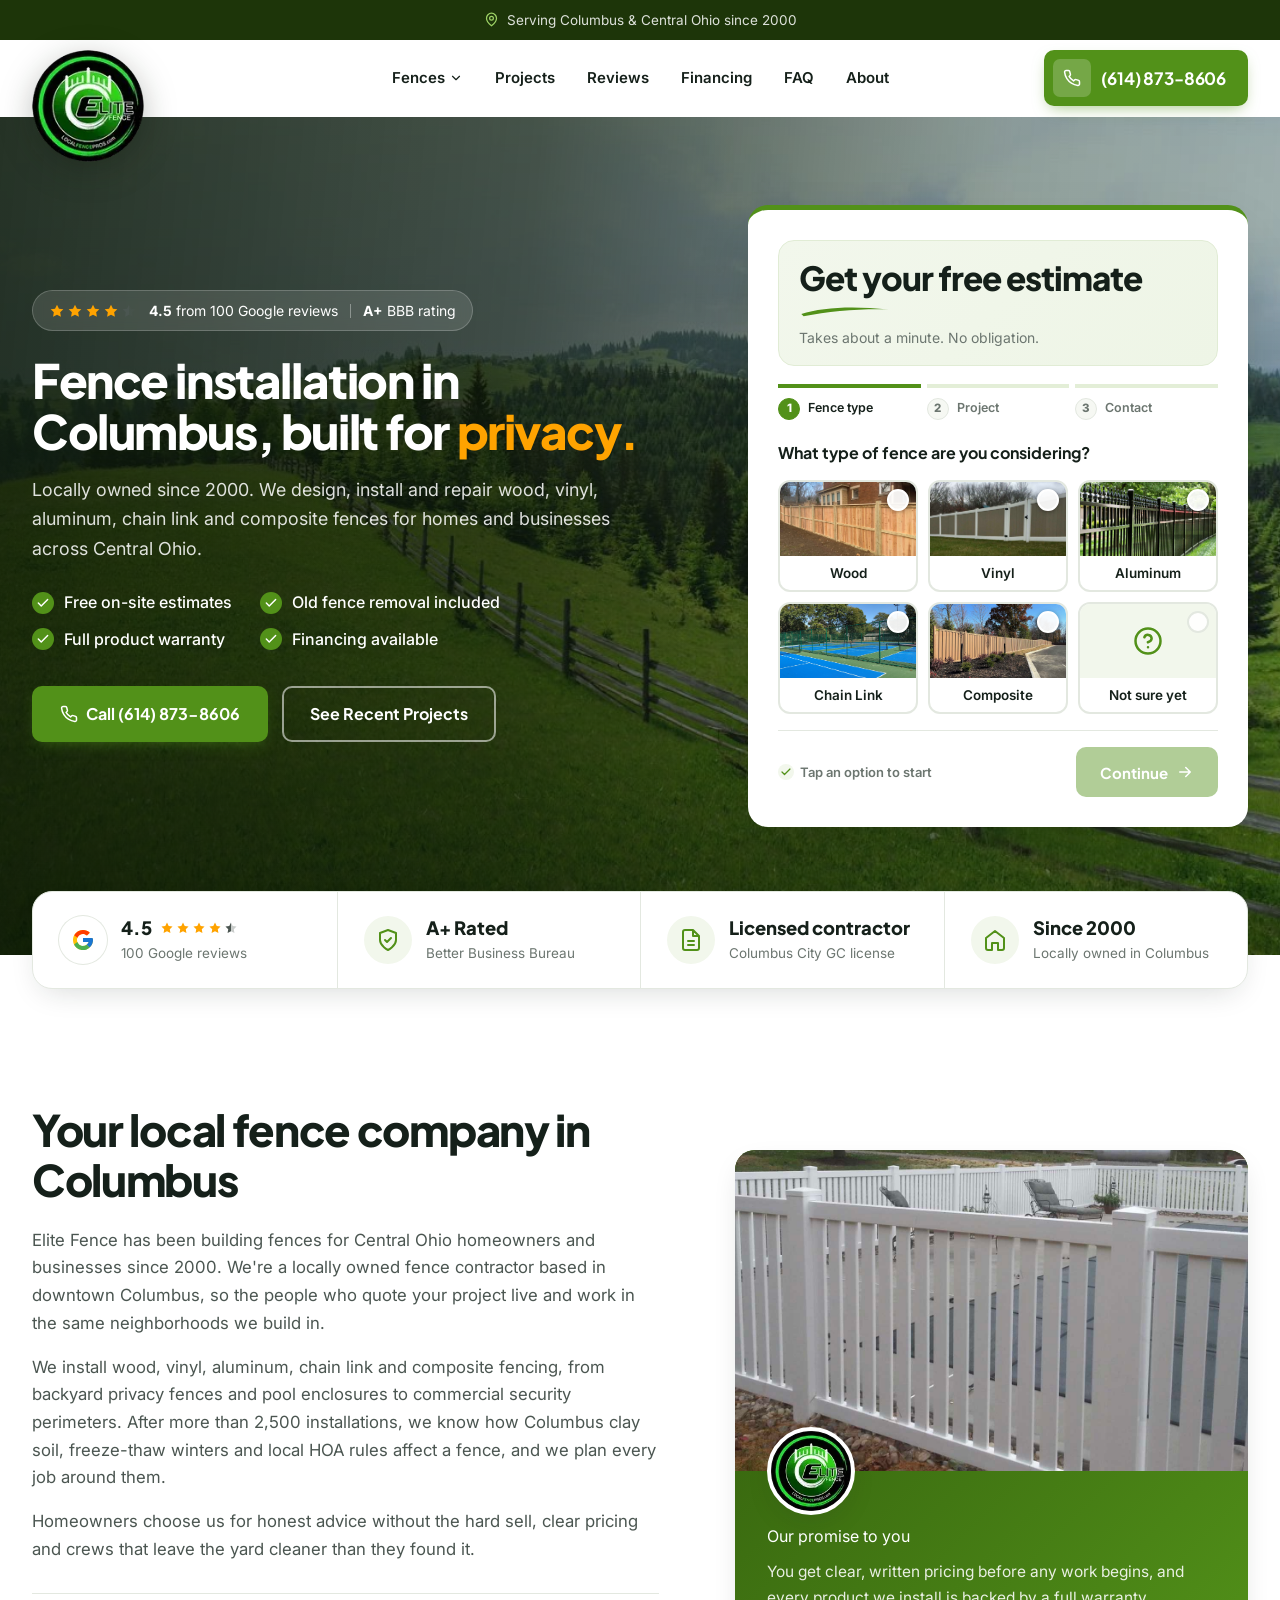
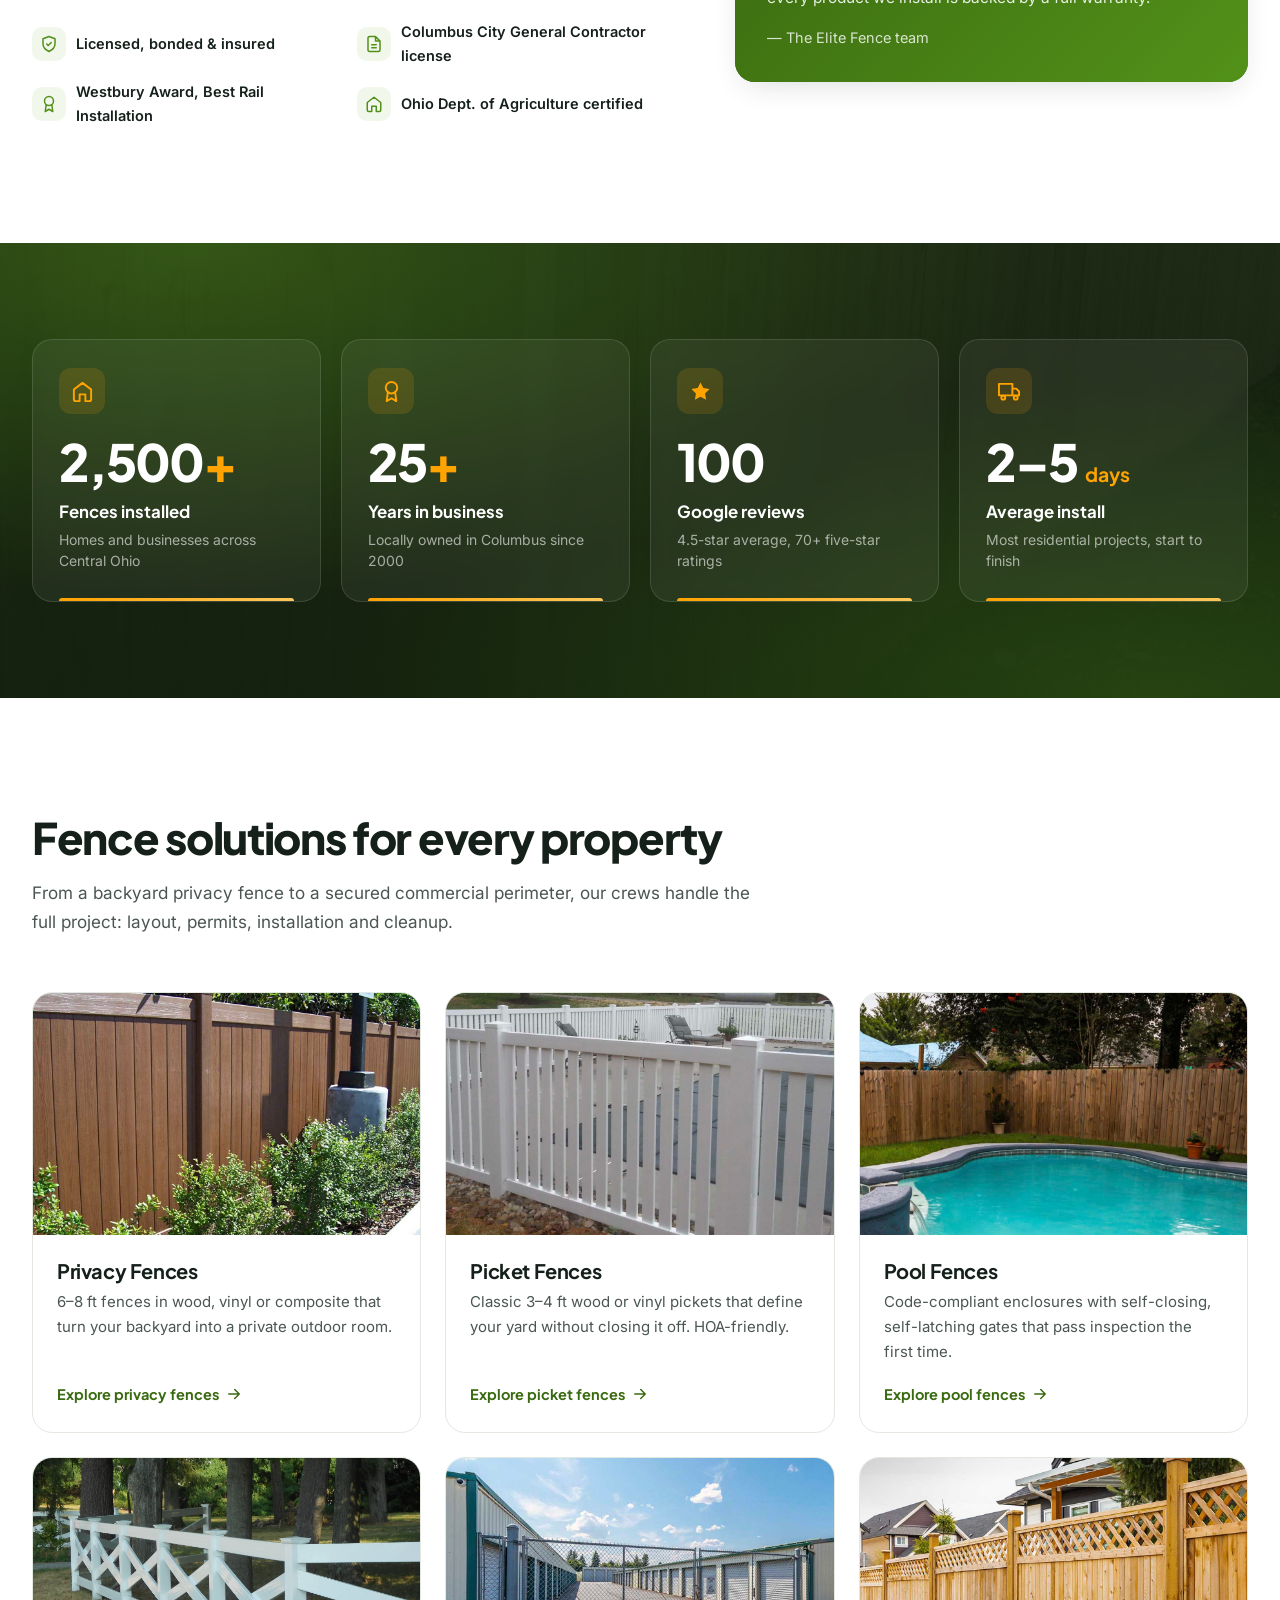
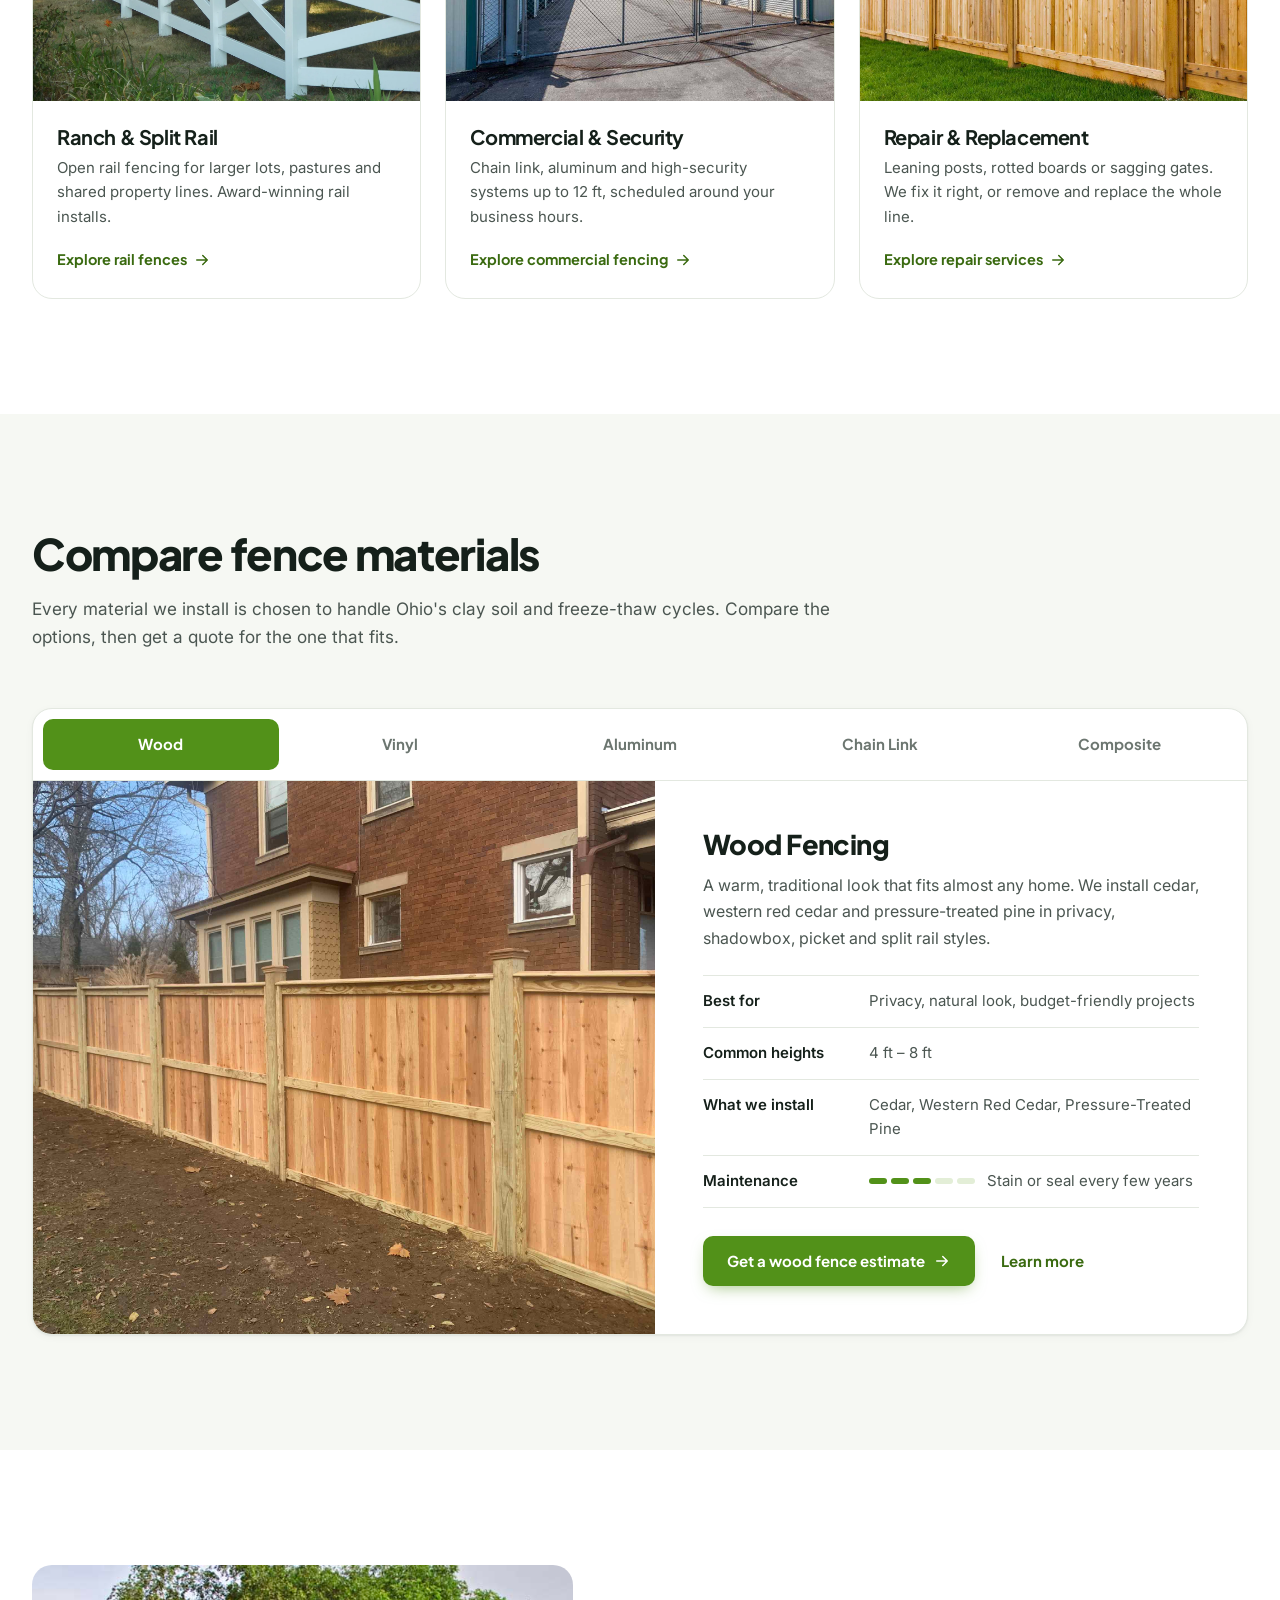
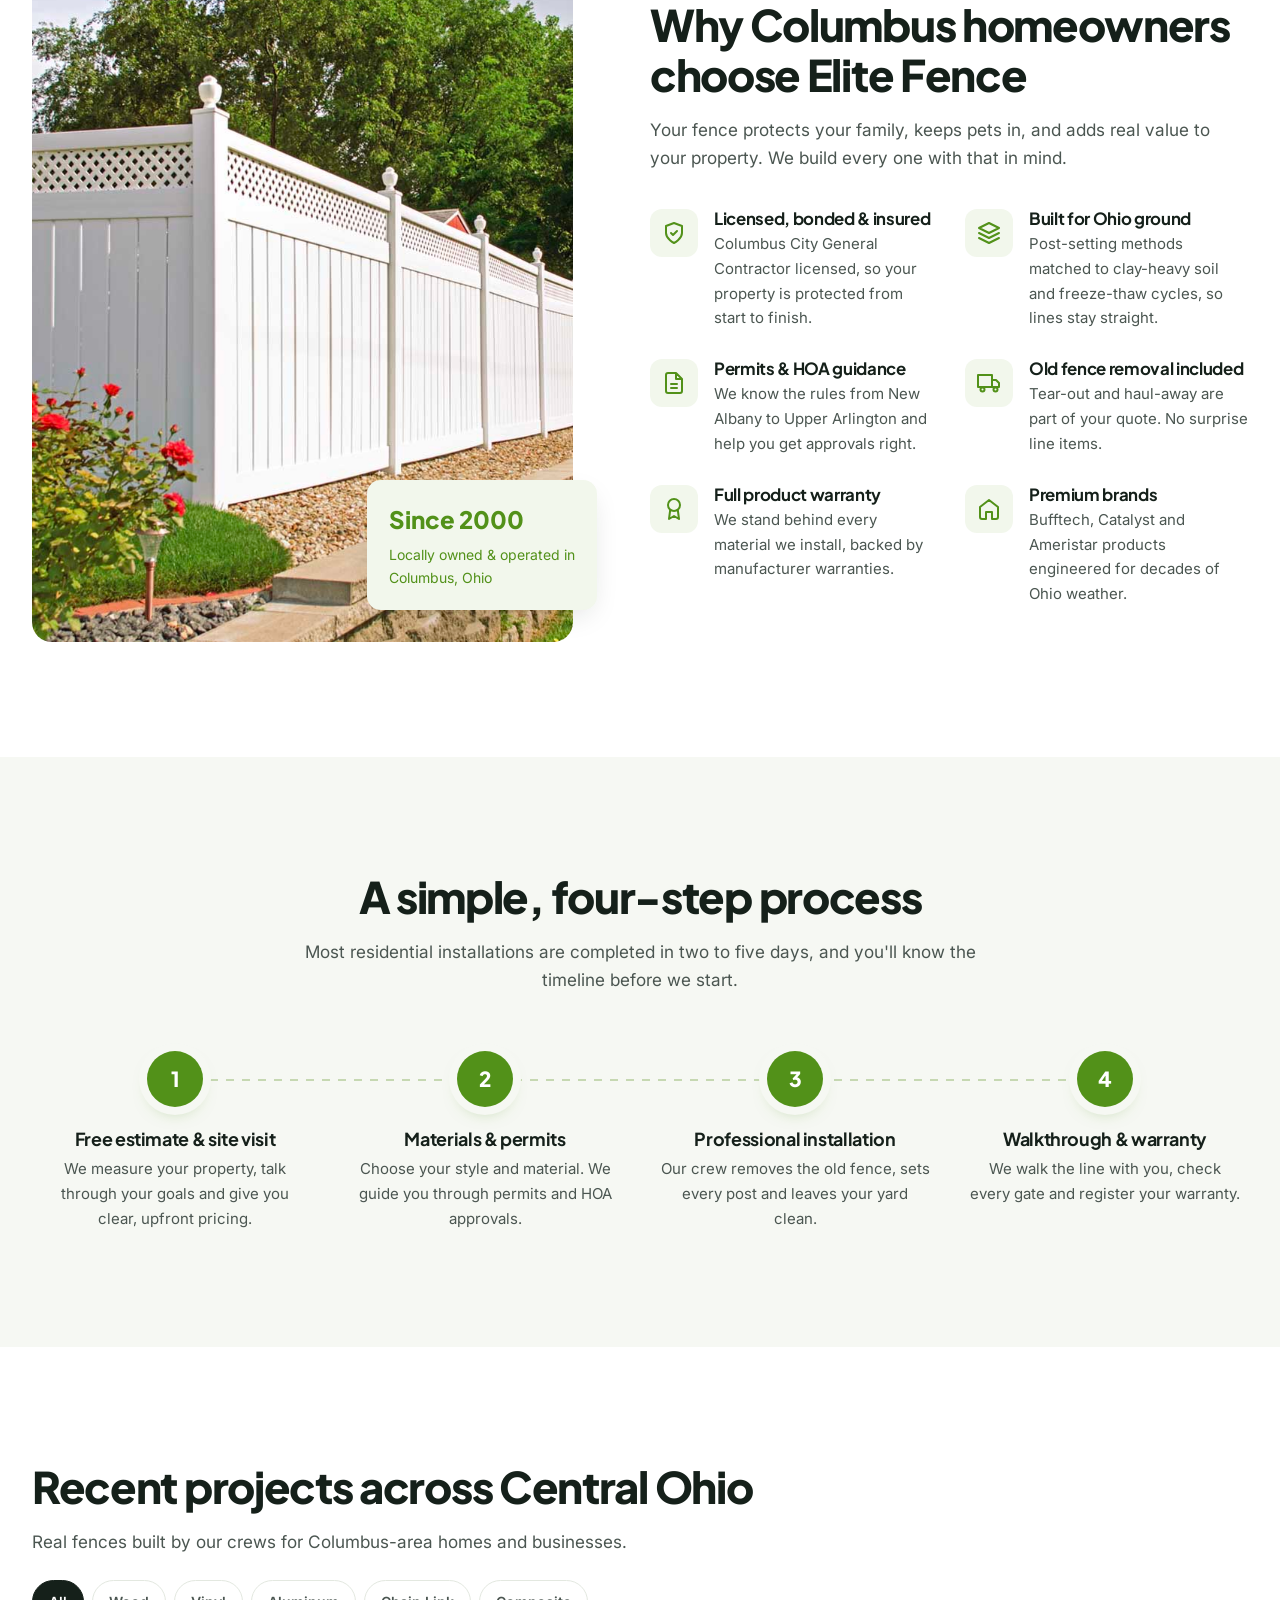
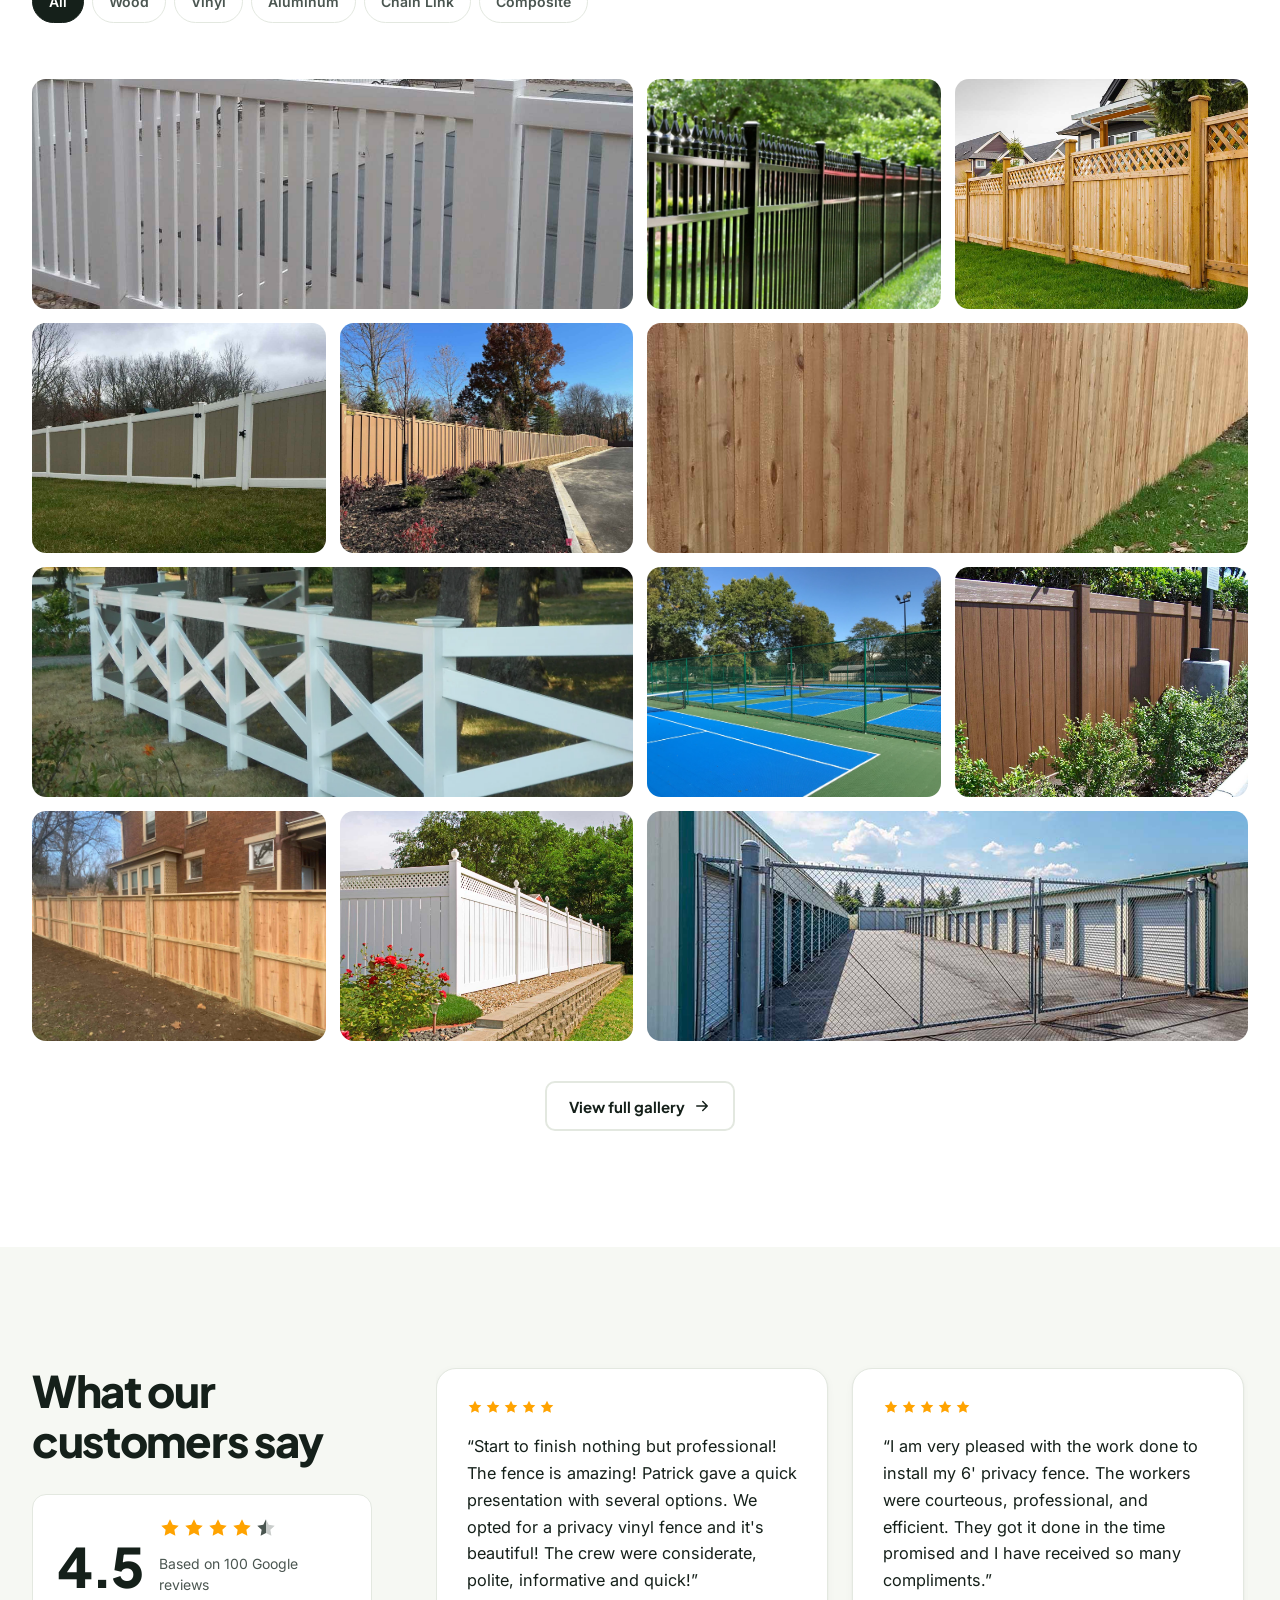
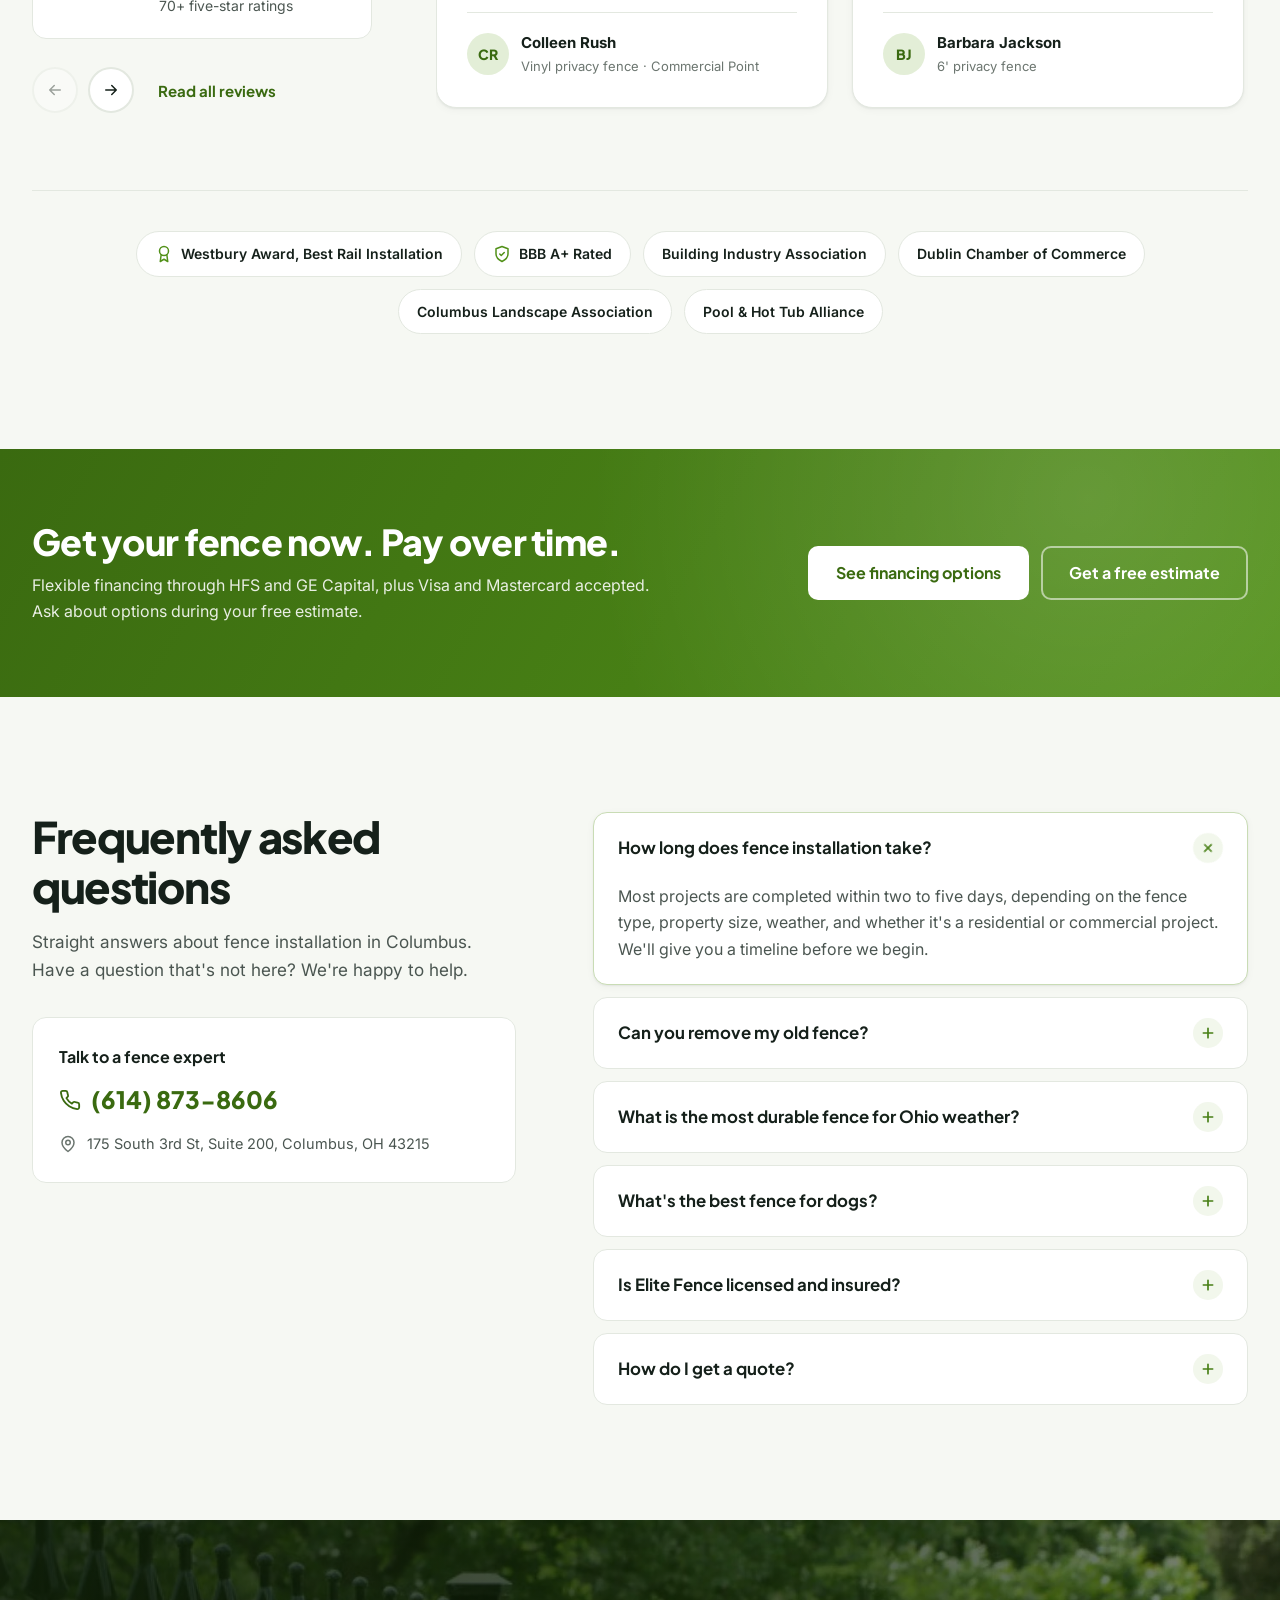
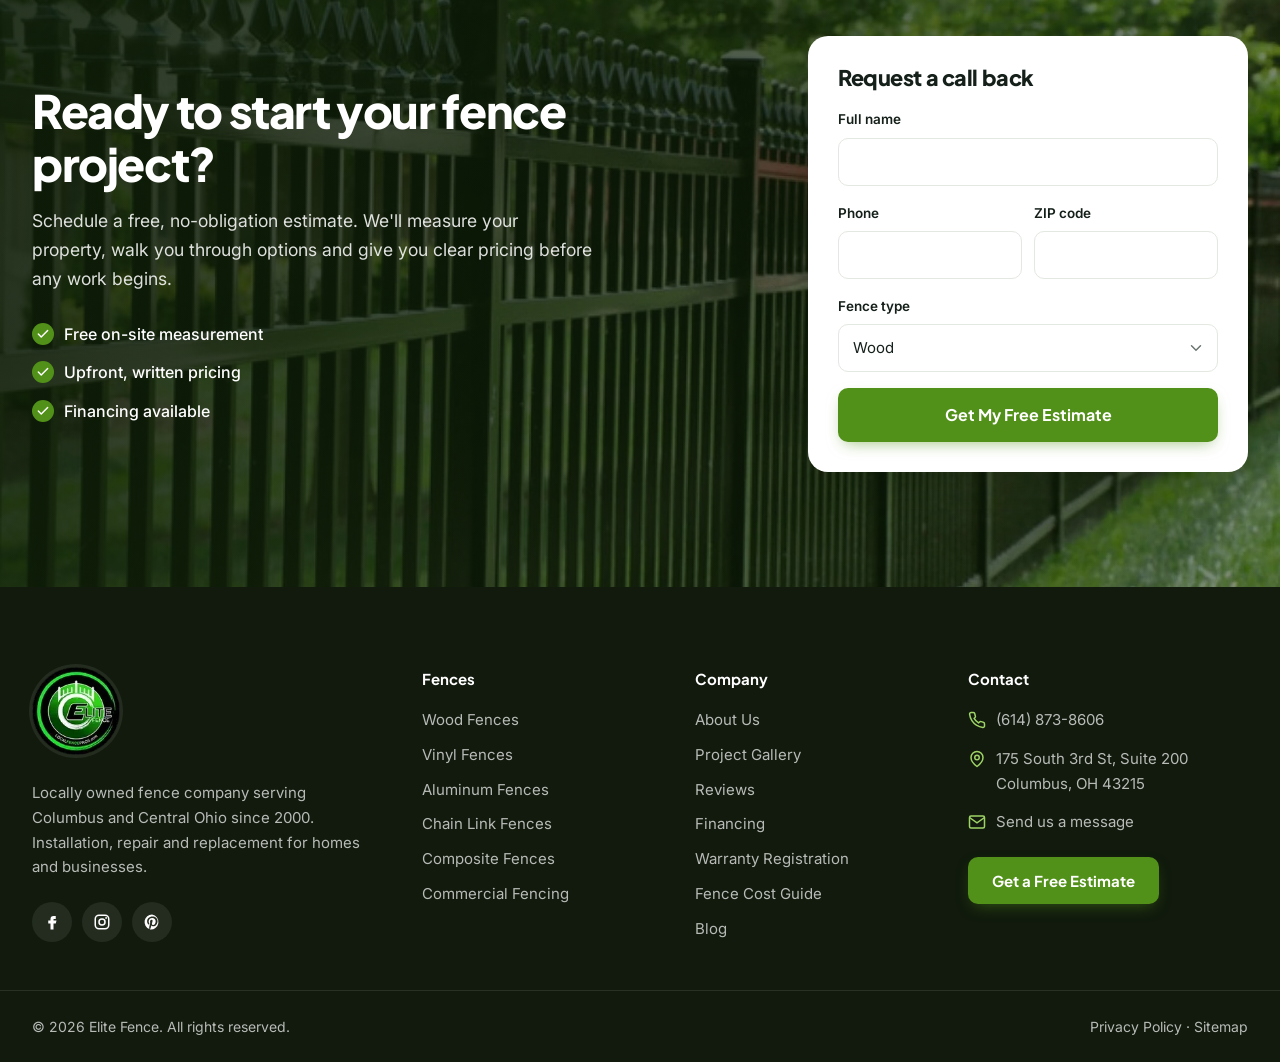
==== commit 45834be7: "revert" ====
--- a/index.html
+++ b/index.html
@@ -149,17 +149,18 @@
           <span><strong>A+</strong> BBB rating</span>
         </div>
 
-        <h1 class="hero__title" id="hero-title">Trusted Fence Company in <span class="hero__highlight">Columbus, Ohio</span></h1>
-        <p class="hero__tagline">Built for Privacy, Security, and Lasting Curb Appeal</p>
-
-        <p class="hero__lead">Elite Fence is a trusted fence company in Columbus, Ohio, providing professional installation, repair, and replacement services for homeowners and businesses. Since 2000, our local contractors have worked with wood, vinyl, aluminum, chain link, and composite materials to create durable, attractive property boundaries.</p>
-        <!-- <p class="hero__lead hero__lead--more">Whether you need backyard privacy, a secure area for pets, or commercial property protection, we deliver quality workmanship, reliable materials, and a straightforward experience.</p> -->
+        <h1 class="hero__title" id="hero-title">
+          Fence installation in Columbus, built for
+          <span class="hero__highlight">privacy.</span>
+        </h1>
+
+        <p class="hero__lead">Locally owned since 2000. We design, install and repair wood, vinyl, aluminum, chain link and composite fences for homes and businesses across Central Ohio.</p>
 
         <ul class="hero__checks">
-          <li><svg class="ico"><use href="#i-check"/></svg> Free On-Site Estimates</li>
-          <li><svg class="ico"><use href="#i-check"/></svg> Old Fence Removal Included</li>
-          <li><svg class="ico"><use href="#i-check"/></svg> 5-Year Transferable Warranty</li>
-          <li><svg class="ico"><use href="#i-check"/></svg> Financing Available</li>
+          <li><svg class="ico"><use href="#i-check"/></svg> Free on-site estimates</li>
+          <li><svg class="ico"><use href="#i-check"/></svg> Old fence removal included</li>
+          <li><svg class="ico"><use href="#i-check"/></svg> Full product warranty</li>
+          <li><svg class="ico"><use href="#i-check"/></svg> Financing available</li>
         </ul>
 
         <div class="hero__ctas">
@@ -174,10 +175,10 @@
           <div class="quote__head">
             <div class="quote__intro">
               <!-- <span class="quote__badge"><svg class="ico"><use href="#i-file"/></svg> Free estimate form</span> -->
-              <h2 class="quote__title">Get Your Free Fence Installation Estimate</h2>
+              <h2 class="quote__title">Get your free estimate</h2>
               <div class="quote__subrow">
                 <svg class="quote__swoosh" viewBox="0 0 120 16" aria-hidden="true"><path d="M3 12 C 30 3, 70 1, 117 6 C 80 5, 40 8, 6 15 Z"/></svg>
-                <p class="quote__sub">Get Your Free Fence Installation Estimate in Columbus, Ohio Today</p>
+                <p class="quote__sub">Takes about a minute. No obligation.</p>
               </div>
             </div>
             <ol class="quote__steps" aria-label="Form progress">
@@ -306,7 +307,7 @@
             <div class="quote__summary js-summary"></div>
             <div class="quote__nav">
               <button type="button" class="btn btn--text" data-prev>Back</button>
-              <button type="submit" class="btn btn--primary">Get My Free Estimate</button>
+              <button type="submit" class="btn btn--primary">Request My Free Estimate</button>
             </div>
             <p class="quote__fine">By submitting, you agree to be contacted about your project. We never share your information.</p>
           </fieldset>
@@ -365,17 +366,17 @@
   <section class="section" id="about" aria-labelledby="about-title">
     <div class="container intro">
       <div class="intro__content">
-        <h2 class="section__title" id="about-title">Your Local Fence Company in Columbus, Ohio Since 2000</h2>
+        <h2 class="section__title" id="about-title">Your local fence company in Columbus</h2>
         <div class="intro__copy">
-          <p>Elite Fence is an experienced local fence contractor serving Columbus, Ohio homeowners and businesses since 2000. We provide professional installation and replacement services with a focus on honest recommendations, durable materials, and dependable workmanship.</p>
-          <p>Our team works with wood, vinyl, aluminum, chain link, and composite designs for backyard privacy, pet enclosures, pool safety, and commercial security. With more than 2,500 installations, we understand how local soil conditions, freeze-thaw cycles, and property layouts affect long-term performance.</p>
-          <p>We also consider the character of Columbus neighborhoods, from historic homes in German Village and Victorian Village to traditional and modern properties in Clintonville, Dublin, and New Albany. Our recommendations balance appearance, practical needs, and applicable local requirements.</p>
+          <p>Elite Fence has been building fences for Central Ohio homeowners and businesses since 2000. We're a locally owned fence contractor based in downtown Columbus, so the people who quote your project live and work in the same neighborhoods we build in.</p>
+          <p>We install wood, vinyl, aluminum, chain link and composite fencing, from backyard privacy fences and pool enclosures to commercial security perimeters. After more than 2,500 installations, we know how Columbus clay soil, freeze-thaw winters and local HOA rules affect a fence, and we plan every job around them.</p>
+          <p>Homeowners choose us for honest advice without the hard sell, clear pricing and crews that leave the yard cleaner than they found it.</p>
         </div>
         <ul class="intro__creds">
-          <li><svg class="ico"><use href="#i-shield"/></svg> Licensed, Bonded &amp; Insured</li>
-          <li><svg class="ico"><use href="#i-file"/></svg> Columbus City General Contractor License</li>
-          <li><svg class="ico"><use href="#i-award"/></svg> Westbury Award for Best Rail Installation</li>
-          <li><svg class="ico"><use href="#i-home"/></svg> Ohio Department of Agriculture Certified</li>
+          <li><svg class="ico"><use href="#i-shield"/></svg> Licensed, bonded &amp; insured</li>
+          <li><svg class="ico"><use href="#i-file"/></svg> Columbus City General Contractor license</li>
+          <li><svg class="ico"><use href="#i-award"/></svg> Westbury Award, Best Rail Installation</li>
+          <li><svg class="ico"><use href="#i-home"/></svg> Ohio Dept. of Agriculture certified</li>
         </ul>
       </div>
 
@@ -385,8 +386,8 @@
         </div>
         <div class="promise__body">
           <img class="promise__badge" src="assets/img/logo.webp" alt="" width="132" height="132" loading="lazy" />
-          <h3 class="promise__title">Our Promise to Every Property Owner</h3>
-          <p class="promise__text">We believe quality work begins with honest advice and clear expectations. From your first estimate to the final walkthrough, our team focuses on reliable materials, careful installation, and straightforward communication. We provide written pricing before work begins and back our workmanship with a 5-year transferable warranty.</p>
+          <p class="promise__label">Our promise to you</p>
+          <p class="promise__text">You get clear, written pricing before any work begins, and every product we install is backed by a full warranty.</p>
           <p class="promise__sign">The Elite Fence team</p>
         </div>
       </aside>
@@ -429,57 +430,57 @@
   <section class="section" id="services" aria-labelledby="services-title">
     <div class="container">
       <div class="section__head">
-        <h2 class="section__title" id="services-title">Professional Installation and Fencing Solutions for Every Property</h2>
-        <p class="section__lead">From backyard privacy to commercial security, Elite Fence provides residential and commercial solutions designed around your property's needs. Our experienced fence builders handle material selection, project planning, installation, and cleanup to make the process straightforward.</p>
+        <h2 class="section__title" id="services-title">Fence solutions for every property</h2>
+        <p class="section__lead">From a backyard privacy fence to a secured commercial perimeter, our crews handle the full project: layout, permits, installation and cleanup.</p>
       </div>
 
       <div class="services">
         <a class="service reveal" href="privacy-fence-columbus-ohio.html">
           <span class="service__img"><img src="assets/img/comp/mills-vinyl-fence-columbus-ohio-fence-company-03.jpg" alt="Brown vinyl privacy fence along a backyard" loading="lazy" width="800" height="597" /></span>
           <span class="service__body">
-            <h3 class="service__title">Privacy Fence Installation</h3>
-            <span class="service__text">Create a comfortable, secluded backyard with wood, vinyl, or composite privacy designs. Choose from solid panels, decorative finishes, and different heights to suit your outdoor space.</span>
-            <span class="service__link">Explore Privacy Fences <svg class="ico"><use href="#i-arrow"/></svg></span>
+            <h3 class="service__title">Privacy Fences</h3>
+            <span class="service__text">6–8 ft fences in wood, vinyl or composite that turn your backyard into a private outdoor room.</span>
+            <span class="service__link">Explore privacy fences <svg class="ico"><use href="#i-arrow"/></svg></span>
           </span>
         </a>
         <a class="service reveal" href="/picket-fence-columbus-ohio">
           <span class="service__img"><img src="assets/img/comp/mills-vinyl-fence-columbus-ohio-fence-company-22.jpg" alt="White vinyl semi-privacy fence" loading="lazy" width="1920" height="1440" /></span>
           <span class="service__body">
-            <h3 class="service__title">Picket Fence Builders</h3>
-            <span class="service__text">Add classic charm with professionally installed wood or vinyl pickets. Ideal for front yards and decorative boundaries, these designs define your property while maintaining an open, welcoming appearance.</span>
-            <span class="service__link">Explore Picket Fences <svg class="ico"><use href="#i-arrow"/></svg></span>
+            <h3 class="service__title">Picket Fences</h3>
+            <span class="service__text">Classic 3–4 ft wood or vinyl pickets that define your yard without closing it off. HOA-friendly.</span>
+            <span class="service__link">Explore picket fences <svg class="ico"><use href="#i-arrow"/></svg></span>
           </span>
         </a>
         <a class="service reveal" href="/pool-fence-columbus-ohio">
           <span class="service__img"><img src="assets/img/comp/mills-wood-fence-columbus-ohio-fence-company-10.jpg" alt="Wood privacy fence around a backyard pool" loading="lazy" width="1080" height="1080" /></span>
           <span class="service__body">
-            <h3 class="service__title">Pool Safety Fencing</h3>
-            <span class="service__text">Improve pool-area safety with durable enclosures and secure gates designed around applicable local requirements. Choose a style that complements your outdoor space while supporting controlled access.</span>
-            <span class="service__link">Explore Pool Fences <svg class="ico"><use href="#i-arrow"/></svg></span>
+            <h3 class="service__title">Pool Fences</h3>
+            <span class="service__text">Code-compliant enclosures with self-closing, self-latching gates that pass inspection the first time.</span>
+            <span class="service__link">Explore pool fences <svg class="ico"><use href="#i-arrow"/></svg></span>
           </span>
         </a>
         <a class="service reveal" href="/fence-types-columbus-ohio">
           <span class="service__img"><img src="assets/img/comp/mae-ranch-vinyl.webp" alt="White vinyl cross-buck ranch rail fence" loading="lazy" width="800" height="604" /></span>
           <span class="service__body">
-            <h3 class="service__title">Ranch and Split Rail Installation</h3>
-            <span class="service__text">Define larger yards, pastures, and rural properties with traditional open-rail designs. These styles create attractive boundaries while preserving visibility and a natural appearance.</span>
-            <span class="service__link">Explore Ranch Fences <svg class="ico"><use href="#i-arrow"/></svg></span>
+            <h3 class="service__title">Ranch &amp; Split Rail</h3>
+            <span class="service__text">Open rail fencing for larger lots, pastures and shared property lines. Award-winning rail installs.</span>
+            <span class="service__link">Explore rail fences <svg class="ico"><use href="#i-arrow"/></svg></span>
           </span>
         </a>
         <a class="service reveal" href="/commercial-fence-columbus-ohio">
           <span class="service__img"><img src="assets/img/comp/mills-chain-link-fence-columbus-ohio-fence-company-01.jpg" alt="Chain link fence and gate at a storage facility" loading="lazy" width="800" height="600" /></span>
           <span class="service__body">
-            <h3 class="service__title">Commercial Fence Contractors</h3>
-            <span class="service__text">Protect your business with chain link, aluminum, and other security solutions. We help commercial property owners establish clear boundaries and manage access with professionally installed systems.</span>
-            <span class="service__link">Explore Commercial Fencing <svg class="ico"><use href="#i-arrow"/></svg></span>
+            <h3 class="service__title">Commercial &amp; Security</h3>
+            <span class="service__text">Chain link, aluminum and high-security systems up to 12 ft, scheduled around your business hours.</span>
+            <span class="service__link">Explore commercial fencing <svg class="ico"><use href="#i-arrow"/></svg></span>
           </span>
         </a>
         <a class="service reveal" href="/fence-installation-services-columbus-ohio">
           <span class="service__img"><img src="assets/img/comp/mills-wood-fence-columbus-ohio-fence-company-03.jpg" alt="Cedar privacy fence with lattice top" loading="lazy" width="800" height="600" /></span>
           <span class="service__body">
-            <h3 class="service__title">Fence Repair and Replacement</h3>
-            <span class="service__text">Leaning posts, damaged panels, or broken gates? Our experienced team assesses the problem and recommends practical repairs or complete replacement to restore your property's safety and appearance.</span>
-            <span class="service__link">Explore Fence Repair Services <svg class="ico"><use href="#i-arrow"/></svg></span>
+            <h3 class="service__title">Repair &amp; Replacement</h3>
+            <span class="service__text">Leaning posts, rotted boards or sagging gates. We fix it right, or remove and replace the whole line.</span>
+            <span class="service__link">Explore repair services <svg class="ico"><use href="#i-arrow"/></svg></span>
           </span>
         </a>
       </div>
@@ -491,8 +492,8 @@
     <div class="container">
       <div class="section__head section__head--split">
         <div>
-          <h2 class="section__title" id="materials-title">Compare Materials for Your Property</h2>
-          <p class="section__lead">The right material affects appearance, durability, privacy, maintenance, and long-term cost. Elite Fence offers wood, vinyl, aluminum, chain link, and composite options for residential and commercial applications. Compare the choices below to find a solution that suits your style, needs, and budget.</p>
+          <h2 class="section__title" id="materials-title">Compare fence materials</h2>
+          <p class="section__lead">Every material we install is chosen to handle Ohio's clay soil and freeze-thaw cycles. Compare the options, then get a quote for the one that fits.</p>
         </div>
       </div>
 
@@ -511,7 +512,7 @@
           </div>
           <div class="materials__info">
             <h3 class="materials__name js-mat-name">Wood Fencing</h3>
-            <p class="materials__desc js-mat-desc">Wood offers a warm, traditional appearance with flexible design options. We install cedar and pressure-treated pine in privacy, shadowbox, picket, and split rail styles.</p>
+            <p class="materials__desc js-mat-desc">A warm, traditional look that fits almost any home. We install cedar, western red cedar and pressure-treated pine in privacy, shadowbox, picket and split rail styles.</p>
 
             <dl class="specs">
               <div class="specs__row"><dt>Best for</dt><dd class="js-mat-best">Privacy, natural look, budget-friendly projects</dd></div>
@@ -545,33 +546,33 @@
       </div>
 
       <div class="why__content">
-        <h2 class="section__title" id="why-title">Why Choose Elite Fence as Your Local Fence Contractor in Columbus, Ohio?</h2>
-        <p class="section__lead">If you are searching for the best fence company in Columbus, Ohio, experience, workmanship, and customer service should guide your decision. </p>
+        <h2 class="section__title" id="why-title">Why Columbus homeowners choose Elite Fence</h2>
+        <p class="section__lead">Your fence protects your family, keeps pets in, and adds real value to your property. We build every one with that in mind.</p>
 
         <div class="features">
           <div class="feature">
             <span class="feature__icon"><svg><use href="#i-shield"/></svg></span>
-            <div><h3 class="feature__title">Licensed, Bonded and Insured Fence Contractors</h3><p class="feature__text">Our Columbus City General Contractor license and professional approach provide added confidence and peace of mind throughout your project.</p></div>
+            <div><h3 class="feature__title">Licensed, bonded &amp; insured</h3><p class="feature__text">Columbus City General Contractor licensed, so your property is protected from start to finish.</p></div>
           </div>
           <div class="feature">
             <span class="feature__icon"><svg><use href="#i-layers"/></svg></span>
-            <div><h3 class="feature__title">Fence Installation Built for Ohio Soil and Weather</h3><p class="feature__text">We consider local soil conditions, drainage, and seasonal weather changes to recommend durable materials and reliable installation methods.</p></div>
+            <div><h3 class="feature__title">Built for Ohio ground</h3><p class="feature__text">Post-setting methods matched to clay-heavy soil and freeze-thaw cycles, so lines stay straight.</p></div>
           </div>
           <div class="feature">
             <span class="feature__icon"><svg><use href="#i-file"/></svg></span>
-            <div><h3 class="feature__title">Help With Fence Permits and HOA Requirements</h3><p class="feature__text">We help homeowners understand local zoning rules, HOA guidelines, and historic district requirements before starting their installation.</p></div>
+            <div><h3 class="feature__title">Permits &amp; HOA guidance</h3><p class="feature__text">We know the rules from New Albany to Upper Arlington and help you get approvals right.</p></div>
           </div>
           <div class="feature">
             <span class="feature__icon"><svg><use href="#i-truck"/></svg></span>
-            <div><h3 class="feature__title">Old Fence Removal and Site Cleanup</h3><p class="feature__text">We handle old fence removal, responsible disposal, and site cleanup to prepare your property for its new installation.</p></div>
+            <div><h3 class="feature__title">Old fence removal included</h3><p class="feature__text">Tear-out and haul-away are part of your quote. No surprise line items.</p></div>
           </div>
           <div class="feature">
             <span class="feature__icon"><svg><use href="#i-award"/></svg></span>
-            <div><h3 class="feature__title">Quality Materials Backed by Warranty Coverage</h3><p class="feature__text">Our workmanship includes a 5-year transferable warranty, giving homeowners added confidence and lasting peace of mind in their investment.</p></div>
+            <div><h3 class="feature__title">Full product warranty</h3><p class="feature__text">We stand behind every material we install, backed by manufacturer warranties.</p></div>
           </div>
           <div class="feature">
             <span class="feature__icon"><svg><use href="#i-home"/></svg></span>
-            <div><h3 class="feature__title">Premium Fencing Materials From Trusted Brands</h3><p class="feature__text">Choose quality materials from trusted brands like Bufftech, Catalyst, and Ameristar, with options for different styles and budgets.</p></div>
+            <div><h3 class="feature__title">Premium brands</h3><p class="feature__text">Bufftech, Catalyst and Ameristar products engineered for decades of Ohio weather.</p></div>
           </div>
         </div>
       </div>
@@ -582,35 +583,32 @@
   <section class="section section--alt" id="process" aria-labelledby="process-title">
     <div class="container">
       <div class="section__head section__head--center">
-        <h2 class="section__title" id="process-title">Our Simple Four Step Installation Process</h2>
-        <p class="section__lead">Our professional fence installers in Columbus, Ohio, guide you from the initial estimate to the final walkthrough. Many residential projects take approximately two to five working days, depending on materials, property size, weather, and site conditions.</p>
+        <h2 class="section__title" id="process-title">A simple, four-step process</h2>
+        <p class="section__lead">Most residential installations are completed in two to five days, and you'll know the timeline before we start.</p>
       </div>
 
       <ol class="process">
         <li class="step reveal">
           <span class="step__num">1</span>
-          <h3 class="step__title">Free Fence Estimate and Property Assessment</h3>
-          <p class="step__text">We visit your property, review the layout, take measurements, and discuss your fencing goals. You'll receive clear recommendations and pricing based on your project.</p>
+          <h3 class="step__title">Free estimate &amp; site visit</h3>
+          <p class="step__text">We measure your property, talk through your goals and give you clear, upfront pricing.</p>
         </li>
         <li class="step reveal">
           <span class="step__num">2</span>
-          <h3 class="step__title">Choose Your Fence Materials and Finalize the Plan</h3>
-          <p class="step__text">Select the material, height, style, and layout that work for your property. We also help you understand relevant permits and HOA requirements before installation begins.</p>
+          <h3 class="step__title">Materials &amp; permits</h3>
+          <p class="step__text">Choose your style and material. We guide you through permits and HOA approvals.</p>
         </li>
         <li class="step reveal">
           <span class="step__num">3</span>
-          <h3 class="step__title">Professional Fence Installation and Cleanup</h3>
-          <p class="step__text">Our installation team prepares the site, sets posts, installs fencing and gates, and checks alignment. We work carefully to minimize disruption and leave the area clean.</p>
+          <h3 class="step__title">Professional installation</h3>
+          <p class="step__text">Our crew removes the old fence, sets every post and leaves your yard clean.</p>
         </li>
         <li class="step reveal">
           <span class="step__num">4</span>
-          <h3 class="step__title">Final Walkthrough and Warranty</h3>
-          <p class="step__text">We review the completed work, inspect gates and hardware, and ensure everything meets your expectations. Our team also explains maintenance tips and your 5-year transferable warranty.</p>
+          <h3 class="step__title">Walkthrough &amp; warranty</h3>
+          <p class="step__text">We walk the line with you, check every gate and register your warranty.</p>
         </li>
       </ol>
-      <div class="section__foot">
-        <a class="btn btn--primary btn--lg" href="#estimate" data-focus-form>Schedule Your Free Fence Estimate <svg class="ico"><use href="#i-arrow"/></svg></a>
-      </div>
     </div>
   </section>
 
@@ -619,8 +617,8 @@
     <div class="container">
       <div class="section__head section__head--split">
         <div>
-          <h2 class="section__title" id="projects-title">Recent Projects Across Columbus, Ohio</h2>
-          <p class="section__lead">Explore completed residential and commercial installations by Elite Fence. Our gallery features wood privacy designs, decorative aluminum, low-maintenance vinyl, composite panels, and commercial chain link systems. Browse our work to find inspiration for your property.</p>
+          <h2 class="section__title" id="projects-title">Recent projects across Central Ohio</h2>
+          <p class="section__lead">Real fences built by our crews for Columbus-area homes and businesses.</p>
         </div>
         <div class="filters" role="group" aria-label="Filter projects">
           <button class="filter is-active" data-filter="all" aria-pressed="true">All</button>
@@ -648,7 +646,7 @@
       </div>
 
       <div class="section__foot">
-        <a class="btn btn--outline" href="/gallery">View Full Project Gallery <svg class="ico"><use href="#i-arrow"/></svg></a>
+        <a class="btn btn--outline" href="/gallery">View full gallery <svg class="ico"><use href="#i-arrow"/></svg></a>
       </div>
     </div>
   </section>
@@ -727,12 +725,12 @@
   <section class="financing" id="financing" aria-labelledby="financing-title">
     <div class="container financing__inner">
       <div>
-        <h2 class="financing__title" id="financing-title">Flexible Financing for Your Project</h2>
-        <p class="financing__text">A new fence is an investment in your property's privacy, security, and curb appeal. Available financing options may help you move forward while managing the cost over time. Elite Fence can discuss current financing options, eligibility requirements, and payment methods during your on-site consultation.</p>
+        <h2 class="financing__title" id="financing-title">Get your fence now. Pay over time.</h2>
+        <p class="financing__text">Flexible financing through HFS and GE Capital, plus Visa and Mastercard accepted. Ask about options during your free estimate.</p>
       </div>
       <div class="financing__ctas">
-        <a class="btn btn--light btn--lg" href="/financing">Explore Financing Options</a>
-        <a class="btn btn--ghost-light btn--lg" href="#estimate" data-focus-form>Request a Project Estimate</a>
+        <a class="btn btn--light btn--lg" href="/financing">See financing options</a>
+        <a class="btn btn--ghost-light btn--lg" href="#estimate" data-focus-form>Get a free estimate</a>
       </div>
     </div>
   </section>
@@ -741,7 +739,7 @@
   <section class="section section--alt" id="faq" aria-labelledby="faq-title">
     <div class="container faq">
       <div class="faq__intro">
-        <h2 class="section__title" id="faq-title">Common Questions About Installation and Materials</h2>
+        <h2 class="section__title" id="faq-title">Frequently asked questions</h2>
         <p class="section__lead">Straight answers about fence installation in Columbus. Have a question that's not here? We're happy to help.</p>
         <div class="contact-card">
           <p class="contact-card__title">Talk to a fence expert</p>
@@ -753,35 +751,27 @@
       <div class="accordion">
         <details class="acc" open>
           <summary>How long does fence installation take?</summary>
-          <p>Most residential fence installations in Columbus, Ohio, take 2–5 working days, depending on the material, property size, weather, and site conditions. Elite Fence provides an estimated timeline before work begins.</p>
+          <p>Most projects are completed within two to five days, depending on the fence type, property size, weather, and whether it's a residential or commercial project. We'll give you a timeline before we begin.</p>
         </details>
         <details class="acc">
-          <summary>How much does a new fence cost?</summary>
-          <p>Fence installation costs in Columbus depend on the material, length, height, gates, and property conditions. Elite Fence provides free on-site estimates with clear pricing based on your project requirements.</p>
+          <summary>Can you remove my old fence?</summary>
+          <p>Yes. We remove and dispose of your existing fence as part of the project, and it's included in your quote.</p>
         </details>
         <details class="acc">
-          <summary>What should I look for in a fence contractor in Columbus?</summary>
-          <p>Look for an experienced fence contractor in Columbus, Ohio, with proper licensing, insurance, positive customer reviews, and a strong local project portfolio. Ask about material quality, written pricing, installation timelines, and warranty coverage before hiring.</p>
+          <summary>What is the most durable fence for Ohio weather?</summary>
+          <p>Vinyl, composite and aluminum all hold up very well to Central Ohio's freeze-thaw cycles. We'll help you weigh appearance, maintenance and cost during your estimate.</p>
         </details>
         <details class="acc">
-          <summary>What is the best fence material for Columbus, Ohio weather?</summary>
-          <p>Vinyl, aluminum, and composite fences are popular for their durability and low maintenance. Wood fencing is another reliable option with proper upkeep. Our team helps you choose materials suited to Ohio's changing weather.</p>
+          <summary>What's the best fence for dogs?</summary>
+          <p>It depends on your dog's size and behavior. We typically recommend privacy fences for dogs that react to passersby, and chain link or containment fencing for an economical, secure option.</p>
         </details>
         <details class="acc">
-          <summary>Do I need a permit to install a fence?</summary>
-          <p>Within Columbus city limits, residential fences up to 6 feet tall generally don't require a building permit. However, zoning rules, HOA restrictions, and historic district requirements may still apply. Elite Fence can help you understand the requirements for your property.</p>
+          <summary>Is Elite Fence licensed and insured?</summary>
+          <p>Yes. Elite Fence is licensed, bonded and insured, holds Columbus City General Contractor licensing, and has Nursery Dealer Certification from the Ohio Department of Agriculture.</p>
         </details>
         <details class="acc">
-          <summary>Can Elite Fence remove my old fence before installing a new one?</summary>
-          <p>Yes. Elite Fence offers old fence removal and replacement services in Columbus and surrounding areas. Our team handles the removal and cleanup as outlined in your estimate, making the replacement process easier.</p>
-        </details>
-        <details class="acc">
-          <summary>What type of fence is best for dogs and backyard privacy?</summary>
-          <p>Wood and vinyl privacy fences are popular for secure, private backyards. Chain link fencing can also work well for pets. The best choice depends on your dog's size, activity level, and your property's layout.</p>
-        </details>
-        <details class="acc">
-          <summary>What height is best for backyard privacy?</summary>
-          <p>Six-foot privacy fences are a popular choice for screening neighboring properties and creating a more secluded backyard. The permitted height depends on local zoning and property requirements. Explore our <a href="privacy-fence-columbus-ohio.html">privacy fencing options</a> to compare materials, styles, and heights.</p>
+          <summary>How do I get a quote?</summary>
+          <p>Call (614) 873-8606 or request a free estimate online. We'll schedule a site visit, assess your property and provide clear pricing before any work begins.</p>
         </details>
       </div>
     </div>
@@ -791,12 +781,12 @@
   <section class="cta-final" aria-labelledby="cta-title">
     <div class="container cta-final__inner">
       <div class="cta-final__content">
-        <h2 class="cta-final__title" id="cta-title">Ready to Work With a Trusted Local Contractor?</h2>
-        <p class="cta-final__text">Whether you are planning a backyard privacy enclosure, replacing an older boundary, or securing a commercial property, Elite Fence is ready to help. Our team will assess your needs, explain suitable options, and provide clear pricing before work begins.</p>
+        <h2 class="cta-final__title" id="cta-title">Ready to start your fence project?</h2>
+        <p class="cta-final__text">Schedule a free, no-obligation estimate. We'll measure your property, walk you through options and give you clear pricing before any work begins.</p>
         <ul class="cta-final__list">
-          <li><svg class="ico"><use href="#i-check"/></svg> Free On-Site Measurement</li>
-          <li><svg class="ico"><use href="#i-check"/></svg> Upfront Written Pricing</li>
-          <li><svg class="ico"><use href="#i-check"/></svg> Financing Available</li>
+          <li><svg class="ico"><use href="#i-check"/></svg> Free on-site measurement</li>
+          <li><svg class="ico"><use href="#i-check"/></svg> Upfront, written pricing</li>
+          <li><svg class="ico"><use href="#i-check"/></svg> Financing available</li>
         </ul>
       </div>
       <form class="mini-form" id="mini-form" novalidate>
